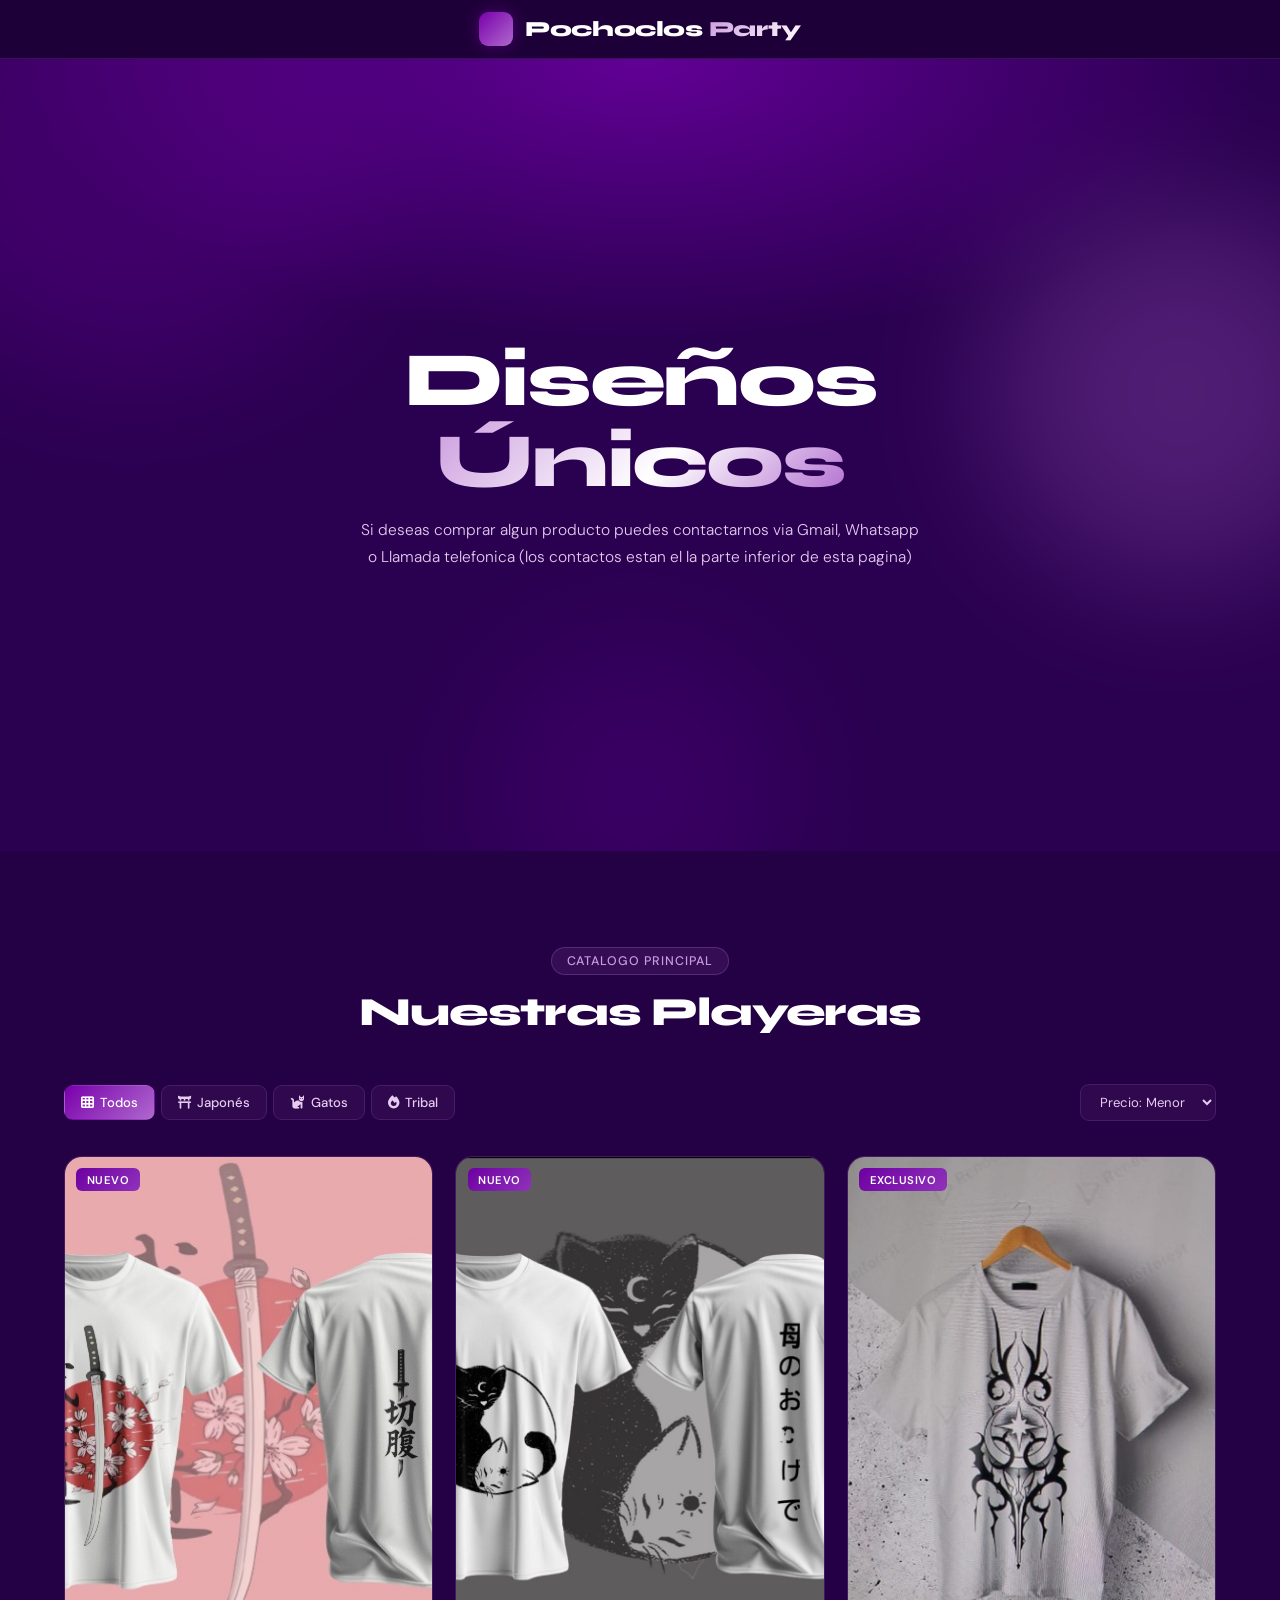
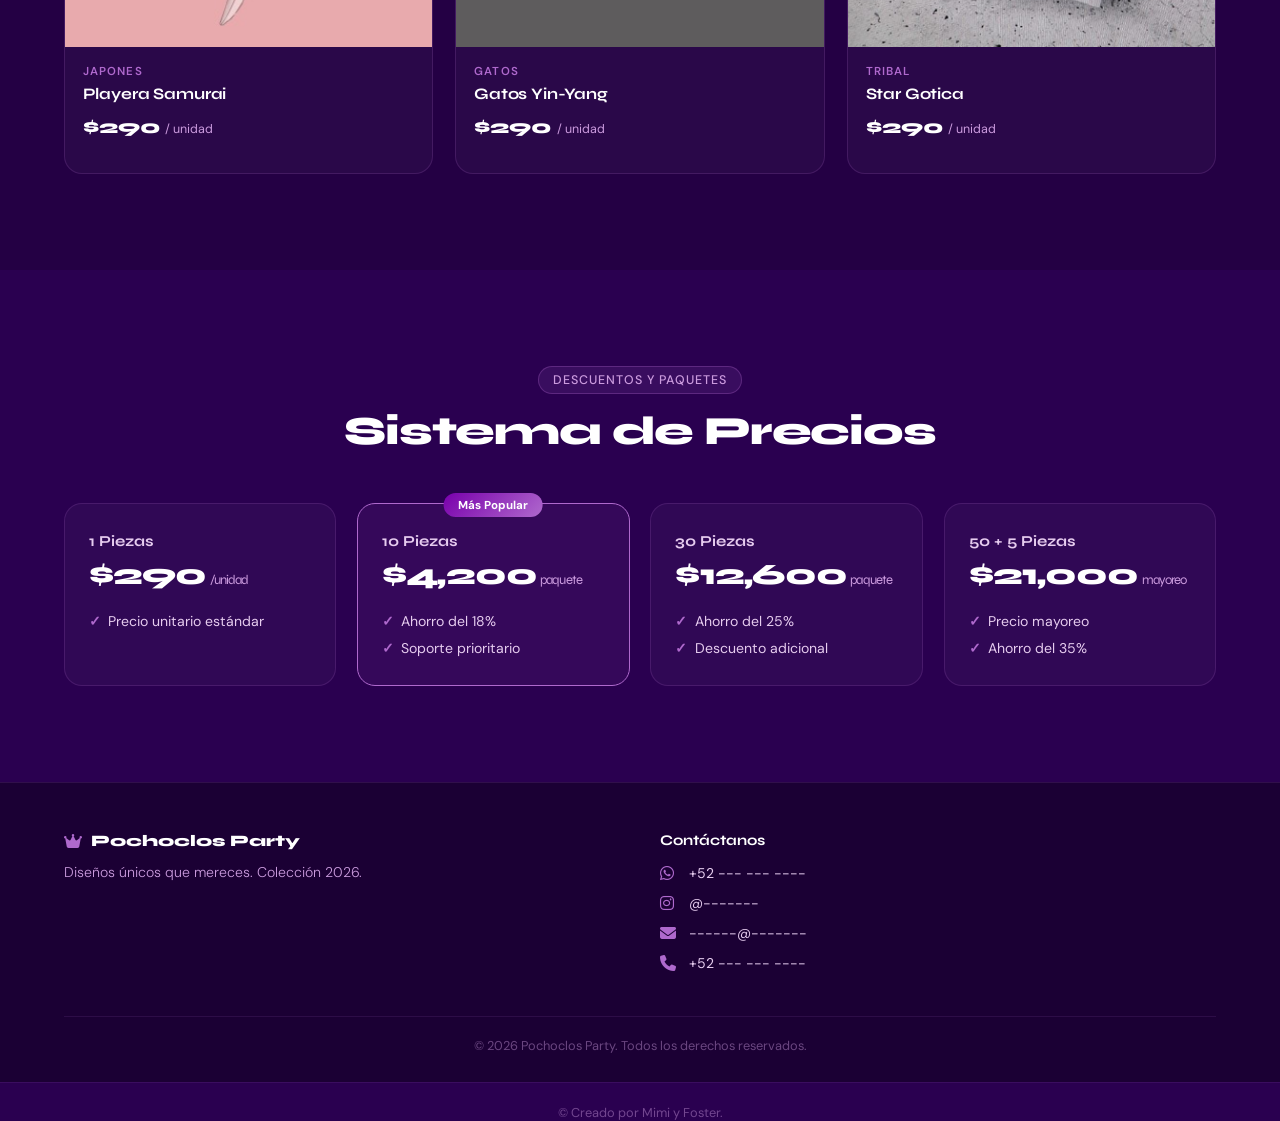
==== index.html @ 1ece21e5 "Update index.html" ====
<!DOCTYPE html>
<html lang="es">

<head>
    <meta charset="UTF-8">
    <meta name="viewport" content="width=device-width, initial-scale=1.0">
    <title>Pochoclos Party</title>
    <link href="https://cdnjs.cloudflare.com/ajax/libs/font-awesome/6.4.0/css/all.min.css" rel="stylesheet">
    <link
        href="https://fonts.googleapis.com/css2?family=Syne:wght@400;600;700;800&family=DM+Sans:wght@300;400;500&display=swap"
        rel="stylesheet">
    <style>
        :root {
            --p1: #4b0081;
            --p2: #56008c;
            --p3: #620096;
            --p4: #6d00a1;
            --p5: #7900ac;
            --p6: #9032bb;
            --p7: #af69cd;
            --p8: #cb9bde;
            --p9: #e6ccef;
            --p10: #ffffff;
            --font-display: 'Syne', sans-serif;
            --font-body: 'DM Sans', sans-serif;
        }

        *,
        *::before,
        *::after {
            box-sizing: border-box;
            margin: 0;
            padding: 0;
        }

        html {
            scroll-behavior: smooth;
        }

        body {
            font-family: var(--font-body);
            background: #2a0050;
            color: var(--p10);
            overflow-x: hidden;
        }

        /* ── TOPBAR ── */
        .topbar {
            position: sticky;
            top: 0;
            z-index: 1000;
            background: rgba(30, 0, 55, 0.95);
            backdrop-filter: blur(18px);
            border-bottom: 1px solid rgba(175, 105, 205, 0.18);
        }

        .topbar-inner {
            max-width: 1200px;
            margin: 0 auto;
            padding: 0 1.5rem;
            display: flex;
            align-items: center;
            justify-content: center;
            height: 58px;
        }

        .topbar-brand {
            display: flex;
            align-items: center;
            gap: 0.75rem;
        }

        .topbar-icon {
            width: 34px;
            height: 34px;
            background: linear-gradient(135deg, var(--p5), var(--p7));
            border-radius: 9px;
            display: grid;
            place-items: center;
            font-size: 0.95rem;
            color: var(--p10);
            box-shadow: 0 0 16px rgba(121, 0, 172, 0.5);
        }

        .topbar-name {
            font-family: var(--font-display);
            font-weight: 800;
            font-size: 1.35rem;
            color: var(--p10);
            letter-spacing: -0.02em;
        }

        .topbar-name span {
            background: linear-gradient(135deg, var(--p8), var(--p10));
            -webkit-background-clip: text;
            -webkit-text-fill-color: transparent;
            background-clip: text;
        }

        /* ── HERO ── */
        .hero {
            min-height: 88vh;
            display: grid;
            place-items: center;
            position: relative;
            overflow: hidden;
            padding: 5rem 1.5rem;
        }

        .hero-background {
            position: absolute;
            inset: 0;
            background: radial-gradient(ellipse 75% 55% at 50% 0%, #620096 0%, #2a0050 65%);
        }

        .hero-shapes {
            position: absolute;
            inset: 0;
            overflow: hidden;
        }

        .shape {
            position: absolute;
            border-radius: 50%;
            filter: blur(70px);
            opacity: 0.28;
            animation: float 9s ease-in-out infinite;
        }

        .shape-1 {
            width: 500px;
            height: 500px;
            background: var(--p5);
            top: -180px;
            left: -120px;
            animation-delay: 0s;
        }

        .shape-2 {
            width: 380px;
            height: 380px;
            background: var(--p7);
            top: 18%;
            right: -90px;
            animation-delay: -3s;
        }

        .shape-3 {
            width: 300px;
            height: 300px;
            background: var(--p3);
            bottom: -90px;
            left: 38%;
            animation-delay: -6s;
        }

        @keyframes float {

            0%,
            100% {
                transform: translateY(0) scale(1)
            }

            50% {
                transform: translateY(-25px) scale(1.04)
            }
        }

        .hero-content {
            position: relative;
            text-align: center;
            max-width: 760px;
        }

        .hero-badge {
            display: inline-flex;
            align-items: center;
            gap: 0.4rem;
            background: rgba(175, 105, 205, 0.15);
            border: 1px solid rgba(175, 105, 205, 0.35);
            color: var(--p9);
            font-size: 0.82rem;
            font-weight: 500;
            padding: 0.4rem 1rem;
            border-radius: 100px;
            margin-bottom: 1.25rem;
            animation: fadeDown 0.7s ease both;
        }

        .hero-title {
            font-family: var(--font-display);
            font-weight: 800;
            font-size: clamp(2.4rem, 6vw, 4.8rem);
            line-height: 1.05;
            margin-bottom: 1rem;
            letter-spacing: -0.03em;
            animation: fadeDown 0.7s 0.1s ease both;
        }

        .gradient-text {
            background: linear-gradient(135deg, var(--p8) 0%, var(--p10) 55%, var(--p7) 100%);
            -webkit-background-clip: text;
            -webkit-text-fill-color: transparent;
            background-clip: text;
        }

        .hero-subtitle {
            color: var(--p9);
            font-size: 1.05rem;
            line-height: 1.7;
            max-width: 560px;
            margin: 0 auto 2.2rem;
            font-weight: 300;
            animation: fadeDown 0.7s 0.2s ease both;
        }

        .hero-cta {
            display: flex;
            gap: 0.85rem;
            justify-content: center;
            flex-wrap: wrap;
            margin-bottom: 2.5rem;
            animation: fadeDown 0.7s 0.3s ease both;
        }

        .cta-button {
            text-decoration: none;
            font-family: var(--font-body);
            font-weight: 500;
            font-size: 0.9rem;
            padding: 0.8rem 1.8rem;
            border-radius: 11px;
            transition: all 0.22s;
            display: inline-flex;
            align-items: center;
            gap: 0.45rem;
        }

        .cta-button.primary {
            background: linear-gradient(135deg, var(--p5), var(--p7));
            color: var(--p10);
            box-shadow: 0 7px 28px rgba(121, 0, 172, 0.4);
        }

        .cta-button.primary:hover {
            transform: translateY(-2px);
            box-shadow: 0 12px 36px rgba(121, 0, 172, 0.55);
        }

        .cta-button.secondary {
            background: rgba(255, 255, 255, 0.07);
            color: var(--p10);
            border: 1px solid rgba(203, 155, 222, 0.35);
        }

        .cta-button.secondary:hover {
            background: rgba(255, 255, 255, 0.13);
            border-color: var(--p8);
        }

        /* stats — valores en 0, visibles en código */
        .hero-stats {
            display: flex;
            gap: 2.5rem;
            justify-content: center;
            animation: fadeDown 0.7s 0.4s ease both;
        }

        .stat {
            text-align: center;
        }

        .stat-number {
            display: block;
            font-family: var(--font-display);
            font-weight: 800;
            font-size: 1.8rem;
            color: var(--p10);
        }

        .stat-label {
            font-size: 0.78rem;
            color: var(--p8);
            letter-spacing: 0.05em;
        }

        @keyframes fadeDown {
            from {
                opacity: 0;
                transform: translateY(-18px)
            }

            to {
                opacity: 1;
                transform: translateY(0)
            }
        }

        /* ── CONTAINER ── */
        .container {
            max-width: 1200px;
            margin: 0 auto;
            padding: 0 1.5rem;
        }

        .section-header {
            text-align: center;
            margin-bottom: 3rem;
        }

        .section-badge {
            display: inline-block;
            background: rgba(175, 105, 205, 0.12);
            border: 1px solid rgba(175, 105, 205, 0.3);
            color: var(--p8);
            font-size: 0.78rem;
            font-weight: 500;
            padding: 0.32rem 0.9rem;
            border-radius: 100px;
            letter-spacing: 0.08em;
            text-transform: uppercase;
            margin-bottom: 0.8rem;
        }

        .section-title {
            font-family: var(--font-display);
            font-weight: 800;
            font-size: clamp(1.6rem, 3.5vw, 2.5rem);
            color: var(--p10);
            letter-spacing: -0.03em;
            margin-bottom: 0.65rem;
        }

        .section-subtitle {
            color: var(--p9);
            font-size: 0.97rem;
            max-width: 560px;
            margin: 0 auto;
            line-height: 1.7;
            font-weight: 300;
        }

        /* ── CATALOG ── */
        .catalog-section {
            padding: 6rem 0;
            background: rgba(0, 0, 0, 0.15);
        }

        .filters-bar {
            display: flex;
            justify-content: space-between;
            align-items: center;
            flex-wrap: wrap;
            gap: 0.85rem;
            margin-bottom: 2.2rem;
        }

        .filter-group {
            display: flex;
            gap: 0.4rem;
            flex-wrap: wrap;
        }

        .filter-btn {
            display: inline-flex;
            align-items: center;
            gap: 0.35rem;
            background: rgba(175, 105, 205, 0.08);
            border: 1px solid rgba(175, 105, 205, 0.2);
            color: var(--p9);
            font-family: var(--font-body);
            font-size: 0.82rem;
            font-weight: 500;
            padding: 0.5rem 1rem;
            border-radius: 9px;
            cursor: pointer;
            transition: all 0.2s;
        }

        .filter-btn:hover {
            background: rgba(175, 105, 205, 0.18);
            border-color: var(--p7);
            color: var(--p10);
        }

        .filter-btn.active {
            background: linear-gradient(135deg, var(--p5), var(--p7));
            border-color: transparent;
            color: var(--p10);
        }

        .sort-select {
            background: rgba(175, 105, 205, 0.08);
            border: 1px solid rgba(175, 105, 205, 0.2);
            color: var(--p9);
            font-family: var(--font-body);
            font-size: 0.82rem;
            padding: 0.5rem 0.9rem;
            border-radius: 9px;
            cursor: pointer;
            outline: none;
        }

        /* product grid */
        .products-grid {
            display: grid;
            grid-template-columns: repeat(auto-fill, minmax(280px, 1fr));
            gap: 1.4rem;
        }

        .product-card {
            background: rgba(255, 255, 255, 0.03);
            border: 1px solid rgba(175, 105, 205, 0.18);
            border-radius: 18px;
            overflow: hidden;
            transition: all 0.28s;
        }

        .product-card:hover {
            transform: translateY(-5px);
            border-color: rgba(175, 105, 205, 0.45);
            box-shadow: 0 18px 44px rgba(75, 0, 129, 0.35);
        }

        .product-image {
            width: 100%;
            aspect-ratio: 3/4;
            overflow: hidden;
            position: relative;
            background: #1a0030;
        }

        .product-image img {
            width: 100%;
            height: 100%;
            object-fit: cover;
            display: block;
        }

        .product-badge {
            position: absolute;
            top: 0.7rem;
            left: 0.7rem;
            background: linear-gradient(135deg, var(--p4), var(--p6));
            color: var(--p10);
            font-size: 0.7rem;
            font-weight: 600;
            padding: 0.28rem 0.65rem;
            border-radius: 6px;
            letter-spacing: 0.05em;
            text-transform: uppercase;
        }

        .product-info {
            padding: 1.1rem 1.1rem 1.35rem;
        }

        .product-category {
            font-size: 0.72rem;
            color: var(--p7);
            text-transform: uppercase;
            letter-spacing: 0.1em;
            font-weight: 600;
            margin-bottom: 0.3rem;
        }

        .product-name {
            font-family: var(--font-display);
            font-weight: 700;
            font-size: 1rem;
            color: var(--p10);
            margin-bottom: 0.75rem;
            letter-spacing: -0.01em;
        }

        .product-price {
            display: flex;
            align-items: baseline;
            gap: 0.35rem;
            margin-bottom: 0.85rem;
        }

        .price-main {
            font-family: var(--font-display);
            font-weight: 800;
            font-size: 1.2rem;
            color: var(--p10);
        }

        .price-unit {
            font-size: 0.78rem;
            color: var(--p8);
        }

        .contact-btn {
            width: 100%;
            background: rgba(175, 105, 205, 0.12);
            border: 1px solid rgba(175, 105, 205, 0.3);
            color: var(--p9);
            font-family: var(--font-body);
            font-weight: 500;
            font-size: 0.88rem;
            padding: 0.7rem;
            border-radius: 11px;
            cursor: pointer;
            display: flex;
            align-items: center;
            justify-content: center;
            gap: 0.45rem;
            transition: all 0.2s;
            text-decoration: none;
        }

        .contact-btn:hover {
            background: rgba(175, 105, 205, 0.22);
            border-color: var(--p7);
            color: var(--p10);
        }

        /* ── PRICING ── */
        .pricing-section {
            padding: 6rem 0;
        }

        .pricing-grid {
            display: grid;
            grid-template-columns: repeat(auto-fit, minmax(210px, 1fr));
            gap: 1.3rem;
        }

        .pricing-card {
            background: rgba(255, 255, 255, 0.03);
            border: 1px solid rgba(175, 105, 205, 0.18);
            border-radius: 18px;
            padding: 1.75rem 1.5rem;
            position: relative;
            transition: all 0.28s;
        }

        .pricing-card:hover {
            transform: translateY(-4px);
            border-color: rgba(175, 105, 205, 0.4);
            box-shadow: 0 16px 40px rgba(75, 0, 129, 0.35);
        }

        .pricing-card.popular {
            border-color: var(--p7);
            background: rgba(175, 105, 205, 0.08);
        }

        .pricing-badge {
            position: absolute;
            top: -11px;
            left: 50%;
            transform: translateX(-50%);
            background: linear-gradient(135deg, var(--p5), var(--p7));
            color: var(--p10);
            font-size: 0.72rem;
            font-weight: 700;
            padding: 0.28rem 0.9rem;
            border-radius: 100px;
            white-space: nowrap;
        }

        .pricing-header h3 {
            font-family: var(--font-display);
            font-weight: 700;
            font-size: 0.95rem;
            color: var(--p9);
            margin-bottom: 0.4rem;
        }

        .price {
            font-family: var(--font-display);
            font-weight: 800;
            font-size: 1.85rem;
            color: var(--p10);
            margin-bottom: 1.3rem;
            letter-spacing: -0.03em;
        }

        .price span {
            font-size: 0.82rem;
            color: var(--p8);
            font-weight: 400;
            margin-left: 0.2rem;
        }

        .pricing-features {
            list-style: none;
            display: flex;
            flex-direction: column;
            gap: 0.55rem;
        }

        .pricing-features li {
            color: var(--p9);
            font-size: 0.88rem;
            display: flex;
            align-items: center;
            gap: 0.45rem;
        }

        .pricing-features li::before {
            content: '✓';
            color: var(--p7);
            font-weight: 700;
        }

        /* ── ABOUT / CONTACTO (al final) ── */
        .about-section {
            padding: 6rem 0;
            background: rgba(0, 0, 0, 0.2);
        }

        .about-content {
            display: grid;
            grid-template-columns: 1fr 1fr;
            gap: 4rem;
            align-items: start;
        }

        .about-text h3 {
            font-family: var(--font-display);
            font-weight: 700;
            font-size: 1.4rem;
            color: var(--p9);
            margin-bottom: 0.9rem;
        }

        .about-text p {
            color: var(--p9);
            line-height: 1.8;
            font-weight: 300;
            margin-bottom: 1.75rem;
        }

        .features-grid {
            display: grid;
            grid-template-columns: 1fr 1fr;
            gap: 0.85rem;
            margin-bottom: 2rem;
        }

        .feature {
            display: flex;
            align-items: center;
            gap: 0.65rem;
            background: rgba(175, 105, 205, 0.08);
            border: 1px solid rgba(175, 105, 205, 0.18);
            border-radius: 11px;
            padding: 0.75rem 0.9rem;
            color: var(--p9);
            font-size: 0.88rem;
            font-weight: 500;
        }

        .feature i {
            color: var(--p7);
            font-size: 0.95rem;
            width: 18px;
            text-align: center;
        }

        /* contacto card */
        .contact-card {
            background: rgba(255, 255, 255, 0.03);
            border: 1px solid rgba(175, 105, 205, 0.2);
            border-radius: 18px;
            padding: 2rem;
        }

        .contact-card h3 {
            font-family: var(--font-display);
            font-weight: 700;
            font-size: 1.2rem;
            color: var(--p10);
            margin-bottom: 1.5rem;
        }

        .contact-item {
            display: flex;
            align-items: center;
            gap: 0.85rem;
            margin-bottom: 1.1rem;
        }

        .contact-icon {
            width: 42px;
            height: 42px;
            background: rgba(175, 105, 205, 0.12);
            border: 1px solid rgba(175, 105, 205, 0.25);
            border-radius: 10px;
            display: grid;
            place-items: center;
            font-size: 1rem;
            color: var(--p7);
            flex-shrink: 0;
        }

        .contact-info span {
            display: block;
            font-size: 0.75rem;
            color: var(--p8);
            text-transform: uppercase;
            letter-spacing: 0.07em;
            margin-bottom: 0.15rem;
        }

        .contact-info a {
            color: var(--p10);
            text-decoration: none;
            font-size: 0.95rem;
            font-weight: 500;
        }

        .contact-info a:hover {
            color: var(--p8);
        }

        /* ── FOOTER ── */
        .footer {
            background: rgba(0, 0, 0, 0.35);
            border-top: 1px solid rgba(175, 105, 205, 0.15);
            padding: 3rem 0 1.75rem;
        }

        .footer-simple {
            display: grid;
            grid-template-columns: 1fr 1fr;
            gap: 2.5rem;
            margin-bottom: 2rem;
            align-items: start;
        }

        .brand-logo {
            display: flex;
            align-items: center;
            gap: 0.55rem;
            font-family: var(--font-display);
            font-weight: 800;
            font-size: 1rem;
            color: var(--p10);
            margin-bottom: 0.65rem;
        }

        .brand-logo i {
            color: var(--p7);
        }

        .footer-brand p {
            color: var(--p8);
            font-size: 0.88rem;
            line-height: 1.7;
            font-weight: 300;
        }

        .footer-contact h4 {
            font-family: var(--font-display);
            font-weight: 700;
            font-size: 0.92rem;
            color: var(--p10);
            margin-bottom: 0.9rem;
        }

        .footer-contact-item {
            display: flex;
            align-items: center;
            gap: 0.7rem;
            margin-bottom: 0.75rem;
        }

        .footer-contact-item i {
            color: var(--p7);
            font-size: 1rem;
            width: 18px;
            flex-shrink: 0;
        }

        .footer-contact-item a {
            color: var(--p9);
            text-decoration: none;
            font-size: 0.88rem;
            font-weight: 400;
            transition: color 0.2s;
        }

        .footer-contact-item a:hover {
            color: var(--p10);
        }

        .footer-bottom {
            border-top: 1px solid rgba(175, 105, 205, 0.12);
            padding-top: 1.3rem;
            text-align: center;
            color: rgba(203, 155, 222, 0.45);
            font-size: 0.8rem;
        }

        /* scrollbar */
        ::-webkit-scrollbar {
            width: 5px;
        }

        ::-webkit-scrollbar-track {
            background: #2a0050;
        }

        ::-webkit-scrollbar-thumb {
            background: var(--p6);
            border-radius: 3px;
        }

        /* responsive */
        @media (max-width: 860px) {
            .about-content {
                grid-template-columns: 1fr;
                gap: 2.5rem;
            }

            .footer-simple {
                grid-template-columns: 1fr;
                gap: 1.75rem;
            }
        }

        @media (max-width: 580px) {
            .pricing-grid {
                grid-template-columns: 1fr;
            }

            .features-grid {
                grid-template-columns: 1fr;
            }
        }
    </style>
</head>

<body>

    <!-- TOPBAR -->
    <header class="topbar">
        <div class="topbar-inner">
            <div class="topbar-brand">
                <div class="topbar-icon"><i class="fas fa-smile-o"></i></div>
                <span class="topbar-name">Pochoclos <span>Party</span></span>
            </div>
        </div>
    </header>

    <main>

        <!-- HERO -->
        <section id="home" class="hero">
            <div class="hero-background">
                <div class="hero-shapes">
                    <div class="shape shape-1"></div>
                    <div class="shape shape-2"></div>
                    <div class="shape shape-3"></div>
                </div>
            </div>
            <div class="hero-content">
                <h1 class="hero-title">Diseños<span class="gradient-text"> Únicos</span></h1>
                <p class="section-subtitle"> Si deseas comprar algun producto puedes contactarnos via Gmail, Whatsapp o Llamada telefonica (los contactos estan el la parte inferior de esta pagina)
                </p>
            </div>
        </section>

        <!-- CATÁLOGO -->
        <section id="catalog" class="catalog-section">
            <div class="container">
                <div class="section-header">
                    <span class="section-badge">Catalogo principal</span>
                    <h2 class="section-title">Nuestras Playeras</h2>
                    <p class="section-subtitle"> </p>
                </div>
                <div class="filters-bar">
                    <div class="filter-group">
                        <button class="filter-btn active" data-filter="all"><i class="fas fa-th"></i> Todos</button>
                        <button class="filter-btn" data-filter="japones"><i class="fas fa-torii-gate"></i>
                            Japonés</button>
                        <button class="filter-btn" data-filter="gatos"><i class="fas fa-cat"></i> Gatos</button>
                        <button class="filter-btn" data-filter="tribal"><i class="fas fa-fire"></i> Tribal</button>
                    </div>
                    <select class="sort-select">
                        <option>Precio: Menor</option>
                        <option>Precio: Mayor</option>
                        <option>Nombre A-Z</option>
                    </select>
                </div>
                <div class="products-grid" id="productsGrid"></div>
            </div>
        </section>

        <!-- PRECIOS -->
        <section id="pricing" class="pricing-section">
            <div class="container">
                <div class="section-header">
                    <span class="section-badge">Descuentos y paquetes </span>
                    <h2 class="section-title">Sistema de Precios </h2>
                </div>
                <div class="pricing-grid">
                    <div class="pricing-card">
                        <div class="pricing-header">
                            <h3>1 Piezas</h3>
                            <div class="price">$290<span>/unidad</span></div>
                        </div>
                        <ul class="pricing-features">
                            <li>Precio unitario estándar</li>
                        </ul>
                    </div>
                    <div class="pricing-card popular">
                        <div class="pricing-badge">Más Popular</div>
                        <div class="pricing-header">
                            <h3>10 Piezas</h3>
                            <div class="price">$4,200<span>paquete</span></div>
                        </div>
                        <ul class="pricing-features">
                            <li>Ahorro del 18%</li>
                            <li>Soporte prioritario</li>
                        </ul>
                    </div>
                    <div class="pricing-card">
                        <div class="pricing-header">
                            <h3>30 Piezas</h3>
                            <div class="price">$12,600<span>paquete</span></div>
                        </div>
                        <ul class="pricing-features">
                            <li>Ahorro del 25%</li>
                            <li>Descuento adicional</li>
                        </ul>
                    </div>
                    <div class="pricing-card">
                        <div class="pricing-header">
                            <h3>50 + 5 Piezas</h3>
                            <div class="price">$21,000<span>mayoreo</span></div>
                        </div>
                        <ul class="pricing-features">
                            <li>Precio mayoreo</li>
                            <li>Ahorro del 35%</li>
                        </ul>
                    </div>
                </div>
            </div>
        </section>


    </main>

    <!-- CONTACTO -->
    <footer class="footer">
        <div class="container">
            <div class="footer-simple">
                <div class="footer-brand">
                    <div class="brand-logo"><i class="fas fa-crown"></i> Pochoclos Party</div>
                    <p>Diseños únicos que mereces. Colección 2026.</p>
                </div>
                <div class="footer-contact">
                    <h4>Contáctanos</h4>
                    <div class="footer-contact-item">
                        <i class="fab fa-whatsapp"></i>
                        <a href="https://wa.me/528671234567" target="_blank">+52 --- --- ----</a>
                    </div>
                    <div class="footer-contact-item">
                        <i class="fab fa-instagram"></i>
                        <a href="https://instagram.com/pochoclosparty" target="_blank">@-------</a>
                    </div>
                    <div class="footer-contact-item">
                        <i class="fas fa-envelope"></i>
                        <a href="mailto:ventas@pochoclosparty.mx">------@-------</a>
                    </div>
                    <div class="footer-contact-item">
                        <i class="fas fa-phone"></i>
                        <a href="tel:+528671234567">+52 --- --- ----</a>
                    </div>
                </div>
            </div>
            <div class="footer-bottom">&copy; 2026 Pochoclos Party. Todos los derechos reservados.</div>
        </div>
    </footer>
    </div>
    <div class="footer-bottom">&copy; Creado por Mimi y Foster.</div>
    </div>
    </footer>

    <script>
        // ── PRODUCT DATA ──
        // data-target de stats en 0; cambia los valores de data-target en el HTML para activar la animación
        const IMG1 = '/9j/4AAQSkZJRgABAQAAAQABAAD/[base64]/2wBDAAMCAgICAgMCAgIDAwMDBAYEBAQEBAgGBgUGCQgKCgkICQkKDA8MCgsOCwkJDRENDg8QEBEQCgwSExIQEw8QEBD/2wBDAQMDAwQDBAgEBAgQCwkLEBAQEBAQEBAQEBAQEBAQEBAQEBAQEBAQEBAQEBAQEBAQEBAQEBAQEBAQEBAQEBAQEBD/wAARCAHlAuQDASIAAhEBAxEB/8QAHQABAAIDAQEBAQAAAAAAAAAAAAYHBAUIAwIBCf/EAFUQAAEDAwIDBAcEBAoGCAYCAwEAAgMEBREGIQcSMRNBUWEUIjJxgZGhCEKxwRUjUtEkM2JygqKywuHwFiU0Q1OSJjVjZHOT0vEXRHSDo+IJVDaEs//EABsBAQACAwEBAAAAAAAAAAAAAAABAgMEBQYH/8QAOREAAgEDAgMFBwIFBAMBAAAAAAECAwQRITEFEkEGEyJRYRQycYGRsdGh4SMzQsHwFlJi8RUkQ5L/2gAMAwEAAhEDEQA/AOo0WuiuFRUs7SFjGjzaXfXZec1yr6cczqaOQeWW/vXI5WfT+9ibVFh2+509xa7sw5kjPbY7qP3rMUbF009UEREJCIiAIiIAiIgCIiAIiIAiIgCIiAIiIAiIgCIiAIiIAiIgCIiAIiIAiIgCIiAIiIAiIgC09w1dpy2OLKq7QB7TgtaeYg/[base64]/[base64]/[base64]/knmbj4Aop5CO+9DGoqWaqdyU7CcHcdGjzz3fBfFdTVFO4RS4GOjcYB9x71l267Cli7HDXAb8uQD8D3/FY9xr/SyWueCO5oOAPieqsYDN0ocz1Gw2aOnvUlUb0pntqnJB9Vu4Oe8qSKktzape6ERFUyBERAEREAREQBERAEREAREQBERAEREAREQBERAEREAREQBERAEREAREQBERAEREAREQBUdqui/R+pa6HGAZTIMeDt/zV4qq+KVIIb5DVNH+0RDm942/DCy0nrg0OIRzSUvJmldqvUT7e61m5zOp3DBacFxHhze1j4rWW2q9CuVLWAkdjKx+3kVKdD6ksVhdIblQO7V2cVLRzED9nHd8FpdT3iC+XN9dTW+KkZ0AY0BzvN2NiVki/E4qOnmcjOMPJeDHB7GvHRwyF9LV6YqRWafoJwScwNaSe8jY/ULaLXaw8HpIy5ophERQWCIiAIiIAiIgCIiAIiIAiIgCIiAIiIAiIgCIiAIiIAiIgCIiAIiIAiIgCIiAIiIAiIgCIiAL8O4IX6vw9EBCs4BY0PxnpzbL3ZTyPg7XsXObnfDMD54yvIN5JSPba12dh1+C3LbxEYMCE83QYI5fn3LKaRo8B24YR/NIARekzopJXPeXZccnsxgIpIMi109JUbVDw5/dEdh7/NeN0o4qd/LE7PfyE5I9x/evOnpampeY4oy/HrFreg957l81EMsbiyWPlePuEEfHzUA2WkhiWpI3HK381JVG9KuJqJx09UfipIqS3Nql7oREVTIEREAREQBERAEREAREQBERAEREAREQBERAEREAREQBERAEREAREQBERAEREAREQBERAFAuLFK51FRVoG0UjmO+IGPwU9Wh1zR+m6YrWBvM6Nokb7wc/hlWg8SRguYc9KSKZB2X47GCvW30k9xqoqKlaDJM7lbk4GVItTaIm07bIbg+vjkc4hr2Ywcn9nxWy5pNJ9TzxNeG9SJ9Lwx53gkez65/NSlV/wAJqzmpq6hJHqPbKPPIwfwCsBa9RYkz0FrLmoxYREVDYCIiAIiIAiIgCIiAIiIAiIgCIiAIiIAiIgCIiAIiIAiIgCIiAIiIAiIgCIiAIiIAiIgCIiAL8K/V+HogIZnnnMYAG+NzgfFbptogEBMshLyM8wwGj4dD8VoyxzJiWuBOSc5WT21UYM8jjENtieT/AD9FlNIx5mMZIWhvOB95h2KL8c+QnLub+idkUkGbaboKFogkhy3u5cc2fwK8bpcHV7+XkaGtOQ1pGR7z+5ZFnt8Nc0mR45Ad4gfq5fN4ttPSOAiIdn/dndwHiD4e9QD00qCKmcO68g/[base64]/1jA1pMVS44Iy0+tnGPBSa4cSKuqshtUFuipZHDkdIx2W8vfytxt8ytqTejSyeZaw2mY3DStFLqQQO6VMTo/j1H4FW6qJ0zOaTUNunacYqGtJ8j6p+hV7LFVWp1+HSzScfJhERYjoBERAEREAREQBERAEREAREQBERAEREAREQBERAEREAREQBERAEREAREQBERAEREAREQBERAERfiAhJz27vVyA4nGM9/etvFdYnQlj4TzAfcILf8FqvVknLSwZccAZxvlbhlhaacF05Eg3AA9UfBZTSNPLiR5e1jmg74YNkX7OxkUro3tyWnBMZyEQg+qeKpdK30Rry9u/Kx3rAfzu5fMrpGvc2pjeHjdzCcOPmSfaWdarpFQM7J8XNzbnlHr5/NY1yrZLhJjsCWt3a1u5HmSgMnTL2GtlEbS0GPpnrupMoxpeNzK2UyAg9nt8wpOqS3Nml7oREVTKEREAREQBERAEREAREQBERAEREAREQBF8zyMpWRSVDuzZMS1jnDZxGM/LI+a+mgvbzsw5p72nI+YU8rxnBiVelKTgpLK6Z1CIigyhERAEREARfjz2Yy/Iz0GNz7h3r0kgnia18sL2B/[base64]/wPkuSS0sJa5paRsQRhSnh/qq9WK+UtNb5ZHw1MzI5afcteCcZx4jPVZpUljQ51DiE+bFTVHSyL8X6tc7AREQFIaziFNqq5NA2dJz/ADGVIG6b0i/Rr7m67N9IHK4yg5Ikx/[base64]/5Lv3L5dZLywZfaawf/Yd+5OV+QVek9pL6owkX1JDLEcSxPYR3OaQvlQZE87BERCQiIgCIiAIiIAiIgCIiAIiIAiIgCIiAL8K/V+O9k5PcgIWWHtHEtOXEnbG6y21FYIHRB8johjJaTyjyJ6rDHOJDnJaDv1wQt/T3WgFPyBhDmjAjaM/I9MLKaRoD2v7Mn9DGEXtO6OWVz2HsgT7MYJA+qKSDItVsjrATJJyNH3G+0feV4XS2NoXYjlLw7oPvj94X5RyVJeG0zXlw6AH1h8e74r5ne/tHNqmSNcdyAfWPxPVQDJ0pn02bfIEf5qUqMaYdH+kJWx8wBjzg9+4UnVJbm1S90IiKpkCIiAIiIAiIgCIiAIiIAiL0gp56qQRU8L5HHuaMpuQ2orLPNACTgAknuCkFDpOaQg1svLvvHHu4e89B9VIaKzUNEAY6dgI7+p+J6n8PJZ4UJS30OLdcdtqHhp+J+m31/GSIUenrnWbth7Nv7UmyzKS1UdPcKuin/Xy0kVPNk7NxIZGnbvwWt+al7zgHw8lErzKLXqSjvEpIpKpn6NrD3Ma9wMUh/myAAnuDiVsxoQjqeeuuNXVynFPlXp+dzU8Q3UsdqhrquoZTxW+UxyPc1xa1smOUkNBwMtIz03Ch1I+nqA2WiudFIHdCyrYD8sgqxLwTTTuirYswyMdDUsx1aep3784I8wFTWoH2SxX2SzXyzUzJXYkp5xEGsqYj0kYfxHUHIKzI5BOoaW/SRjsaqZ48pQ8fiVkMt+phn9XKd++Fp/JVrTXjQ7phSiFkUp2aO0Lc+Q3WxbNphj+zdLNC47Adu4An5qOVGSNapH3ZNfMsFlv1GfaheP/APWb/wCle7bRqB5x2T//ACG/uUIglsrHENqaseXbu3+qyoq6yPPZtqqgvaN2umdn8VHKvIt7TW/3v6smkdhu5OJA8H+YB+SzIdPyAD0mow3vD5gPplQaO92WIeqHvcO5zyT9SsiHWdqpiAy3seeu46hSklsUlVnP3pN/MncVLbKQjs5opHjbliHO7+qCrA0lZ6O46bfDdaFskNXK6VrJRu0YDQR3tOG58d1Vuhbzc9a3UW6hohT0MBD6udgwGt/ZB/aPd81dNVO2227lgiGQBFFGNsno0BT8SsZOL5ovDOdeLf2f9Z3T0u6aB1TU1tO2V4NrqZRG7lGP4t4w07kjDsdOpXL18sV709Xvtt/tdVQVbD60VTGWO9+/UeY2X9J6MejwCIv5i0YLse07q53xJKwL9pvTmqKI27Ullo7nSuziOpiD+U+LT1afMEFY3TXQ6FPiNT/6+L7nBnCOvbQ60pGvcGtqWvhJPiRsPmAuiV46q+yRbhXR3zhnfnW+pgkEzKGuJfFzA5w2Qes3+kHe9Z92tF307SelaioTQsazmkkc4GJp7/XGy1a1Np5PT8JvqNWLpqWvkYy/CARgqsrnx0s1Hc3UtHbJaulY7lNQ2QN5vEhpHRTLTWsrBqyAy2msDpGjL4X+rIz3j8wsLhJas6sK9Oo+WL1Muq09Yq13PV2ejlPi+Fp/JftFYLHbpO2oLTSU78Y5o4g0/RbBFGWZOSOc4CIigsF4VdbSUEDqmtqI4Ym9XPdgL3VQ65vc94u01K8ctPSPMcbc942J9+VeEedmvcV1QhzdTT8R7nBqO/Nq7Q55iZEI3PcMcxBO48lFW2yue4Nbgk+a3fM7nbBTUL6iZ5wxkYJLj5Abrd23ROuLsynqKfTppWPlLA+aRsYce4AOPNnId3LZSwsHAqTdSTk+pCP0bWjpj5q2tLcR7fQWqitd0o6mN0EbYnStw5uwxnGx/FYn/wAKdbUz3wyG1umLDKIxVZcGDvxhROKaV7fXjx5BiiUVLcvRrzovMC+KOspq+nZV0czZYpBlrm969lWfDS5zw3aa15cYahhkDT0a8d4+G3wHgrMWtOPK8Hdt63fwUwiLxqqqOlaxz2PeZZGxMZG0uc5zjsAB1/[base64]/wD1XrHUVjB61ExuP+1P/pXqbbeIxmmuj3gdATleL6jVdIc/xgUmIyYKyp6+jRf+af8A0rNhr52kB0cAxv8Axrv/AErUjU14gOKijBxsfVWTDqyFx/hNIB/RQG5FbFMzs6mKkkb3h7iQfmFpb1oewXqFz6OGmoKo+y+GT1SfNmAMe7BWfBfLLOBzRhuT4LPidaakYjkAUSipLDM9G5q28ualJplMXvTF50+/Fxo3NjJw2ZnrRu9zgtWr+mtfawvZG9skTxh0bgHNcPMHqotc+H9irOblp5KGb9uA5Z8Wn8iFqztmvdPTWvaKEly3McPzW30/[base64]/Vnmb8EXkS0YDppGnHQN2H1RAbG21UtG3Bt8zmO3JEZz7+mCvC6z1Fc7mNHLGxvs/qzn4nC3sMbIYwxlNIMeEDv3LSXaGaScuZDKQfGNw/EIQNLAi4SA/wDCP4hSpRCyl9Hc2SzsfHGQ4OJacdNs/HClUVVTTnlhqI5D4NcCqSWpsUmsYPVERVMwREQBERAEREARF6U9NPVSdlBGXu8u73olnRFZSUFzSeEeayKSgq65/JSwOfjqegHvK31v01TxDtK9/auH3GnDR7z3qRU9OA0RxMbGzGAxo6LZhbt6yPP3naClSzG3XM/Pp+5H6DSTGlr615ld17OPYfEqR01uhpYgwRsij/Yj2HxPUrNihbEASF8VHrMA6YW1GEYbI8zc31e7eass+nT6HiJIgAGBoA6AL6yCM536rU1JfE4uaD16L5ZcSw4cSCrGobWTGCM4WruVsgr4JaSqjEkUzCyRpGxaRghZkVYyTZxxle45H4d180BEYInVZZpq8TEXKBn8EqH7CthHTf8A4jRgEd+M+OInq7S1tu1J/o/qqhkfTMcXU88Z5ZqWT9qN3n3tOx8PCz7nY6K803o9Uw+qQ5j2nlfG4dHNI3BB7wo1c6i4W+P0DVtM64Ug2ZcIGAyAdP1sY6+9vXwCA5u1jwb1Pb6Y19tkdd6SM8zKykYe0YP+0Z1afPdvmo5a664VbDQ3VrhLF6oce/wOV1fbbZDzi4adubZmA5LoH5I8iB0PkQsyp0vpzUMnPqPTVFUynANQxnZy+8vZglTkHLVPcLhSzNo6qR55v4mUdQfAraSyVUzBU5MdRH1I+8F0fNwL4f1reaOOuhGcgMnBx/zArJpuCGiInAzGunA7nzAfVrQpyDnqJk9UYqhue1xuB94qydHcItQaofHVXGJ9rt+xMkrcSPH8hp/E4HvVyWPROldPlrrVZqeJ46SOy94/pOyR8FvzUxwt5nOzjuG+6jIPPTunrPpa1R2y1QNhgh3JPVzu9zj3k+K+5pHVVR2jshsf8WP2c/ePnjp4A5714y1ck7gD6jAdh3+/H+fzX46flbysGygGQ+YN9UHYYwF+Ml5jssLLnOyc5XvGGtPt74QkymyEEEHdZBkp6qB1LWwslieOVzJGhzXDwIPVYQeM92/RfbSSAR0QgrHXX2V+G2sGyVdlpjYK52SJKEDsSf5UJ9XH83lVU0P2YNXaDv0V7dfBU01K/mD6SEgvb3hwJ9XI69R5rqUVHIfVeRjwKyoq+To4h48wqygpI3ra/qW8lJ+JLzKB6bFFdV40hp3UXNJNSmmqT/vodjnzHQ/53Vdam0Hd9O5qABV0fdPGPZ/nN7vw81pToShruj19lxi3vGo55ZeT/syNIsStututzOesq44/LOSfgN1H6ziDb4stoqWWZw6F3qt/esDaW52YUp1PdRK1WGv9Nvt1bLfIYuelndzS46xv78+RO+V71etb5VZEUjKdp6CNu/zO609TWV1b/tlXLN/[base64]/coqVO7jktY2vtlXus4Nxw2tFPSNfdqmsidPM3ljiL92NzuT5lT4EHcFU2GY3BI9yyae43KkOaaumj9zytJ1+Z5Z6mnwvuY8sGW4tBqK7y2642wspXyQwVEdTUytP8AEsD2t5iO8esc+CjdJrq80+BUxxVLfMcp+YWczXVs/StJXVdBIIuzkpqlhAeDHJy7kd4Bb08CVkp1IuRq3VrWjTehMtTXXRGpJRpi8PEFW6NstLVSRjljkI2IdnIII36Z8VgctVp6509guczXmriMlM8PL92gc7OZ27hvzAnfBIOcZOj1Pw+nrqKO/wCl61ldTxsBijL8vMPUNa7o7l3A7yMDcjeG0l8uVZc7NNVV0ssVvqGRxxy9YwXgOGevQkYPRZ5a6M4VKo6NTTYuBF9BhxlxAA7yvqMzFwFLbZJj+1Ls35BUhSlPY3LvidtZ6Tll+S3/AG+Z9U1FVVj+SlgfIe/A2HvPcttDp6npwJLtcoYR3sY7md9Fjto9T1TAx83YxdAyMYAHuCyqbS9V1lZLK7zBK2oW8Y76nmrrj9et4aK5V9WZkVdY6ICK3291Q/OOZ/TPu/essV10qhhzxHHj2GjA6+S84rHWQgBlO2Nvi7bKy4aV0R/XVAztsOizpJbHDlOU3zSeWfkFJnLnvLifqswUURAbvv0XywsB26D6r3ZKOcNQqYVTbX5BiLhjcrXSMudKSYnuAydlIvS2M2k3BX3GaSow3LTvlARyPU11oTiRzi0eOd1tqTX7Q4MqWkYAyveptVNIw5YPktTUWGBzDsOm/cgJRTamstd7XJuFmijs9Y31Oz3VdvsUsZzG/BAXrA260ZHZyO2/lICdyadpj60Z27sLGNnkgyYnub4YWkt+pLhBytmJct/R6hiqNpAAe5AfdNW19E7BeSAttBfKeoHJVsAJ7wFiCWnnGdl8vpYXHbG3epBuRTwSDnpZs+Wd1g3SzW+5s7K7W6KcYwHlvrD3HqPgsVkc0B54XkLPhuszAGVTA8eYR4e5aM5QfNF4ZBrvwsilzLYa3BO/Yzbj4HqPqoRdLFdrLJ2dyoZIcnAcRlp9zhsr6YaOpw6KTkeT0KTUznxmGsgjqYXDBa9ocCPNYJ28ZbaHbtePXFHw1fEv1+v5OdkVtXvhjZLkHTWiQ2+oO/Zn1oifd1Hw+Sry/aVvenX4uNIREThszDzRu+Pd7jgrUnSlDc9LacTtrzSDw/J7/v8AI1CIixnRCIiAIiIAiIgCIiAL8cMtI8l+r8ccNJ8AiBCoiXSYeSAD1Uhiq6JtL2fZhuBjkDc5Wga8vIbG4jPcD3+C20dle6DLpuVx35R7Px8VlNI1k4iMrix/ZNzs1vrYRHzy07zCZHAtOPVwQikg8/8ASK+ydKt59zB+5eUlyu8h5pJHn3s/[base64]/r4QT1OMOH0HzW9b08R53ueO49furU9mg/DHf1f7fcvaGZj35zjfplbWklaAO/[base64]/jmtk29+A76qTNmbIwse3PccrW1Noie8ywjldsUBnQMvEYHJU0z2n/snD+8VlxOuTziSpib/NjJ/[base64]/[base64]/Qq9g+GK3VctT7D4TFj9ov9UDy3PU7ALpWzzA8Xx2HJc83mj7bprT9Pd42R2ij7F+MN7BvKQfLCqXiPa6O0a6uFHQU7IIOzhe2Ngw0ZYM4HduCrmj7RraCV7mvDIY2mRhDmuIG5B71VnGOFsWu3y8zsz0cLsFuAAMjY9/Qpce4zFwWWLuOSHAr9X4F701JVVjzHSU0kzgMkMaXEfJc/B7htRWWeK+XNBGFuDpXUDWc8tslib1zLhn9rCxnWWu7aKmYIpJZ3FrGRyte44BJ2aSdgCrKMm9jC7milnmX1MCKa7xROorZd6+lZOcOip5SGvJ/k9Mny3Vh6D4WWC3VTazXNxq5Zo3NkbRxua1jT1/WOAyTnGwOPM9FreFNpbVamZNdGRc9IHSRxg59cOwCQRkHAJ3/JW/b7TYNTVd3hZMyWSCpcxxa4FzcgHB+a6dtReOaZ8+7R8UpSqdzaJLq31z5L+5sBddCwt5mwgnoCV5y610vRg9lSxdNuZR9/[base64]/[base64]/q1EBYfEBero6OthfTyiOeGQFrmPAIcPAhYjZoJW8zSCF+8sXcD7wUySm08oq7XehTY3Pu1pY51uL+WRvU07j0BPe052PwKhi6Op2wVsU9BUsbJBKzke1wzkHOVR2stMTaVvMlC7mdTv/WU8h+8w/mOhWjXpcnijsez4LxN3S7is/Etn5r8o0SIi1zvhERAEREAREQBfMhaI3FxwADkrElu1JHJ2UZdM8dRGM4+PRfElRUVML42thhDwW8z35x8MfmpSZRziiOUEL6ibkjLh5gZ/MLbvoquKBzP0g4R43aGfhv+a9KKipLeDm7UvMfHH/qXtPUUjo3N/StKcjub/wDsshqkfeIw7l7V5xttGB/eRer6elc4kV8e/l/iikHiby3BBpT/AM/+CxXVkbiSac5JP3vP3LPkt55gRjHQrFkhaZpQB0e78SoINxpVgcKipa3laSGAHrkbn8VIFpNKj+BTf+MfwC3axy3Nun7qCIiguEREAREQBYtzuFPaqCe41TuWKnYXuP5fHospVzxLrpr5qGwcN7dIe1uU4qq3l6tp2dM+8/gFenDnkkal9cq0oSqvpt8ehFdVsqXUNJqCvBE93nMrQfux/dHyXhaamezV1LqGnyHUMjZX4B9gnDvopJxxiZSV1otkLQ1lMA3A7tsLy0VbY7m2so5Blr6R4+bV1FsfOJScm5Pdl6TVMV4s8F0pjzB8Yft7lGjd+ymMbnAOBx1Wi4C6hdc9P1Wm6qTM1ueYm5O5aCW/i0/ReGr3y2m5l5Ja0nbfG6ggndBei0jmceqk9tvAcBzP3PicKoKC8F7Gv5xnYfFSK3XojH6zBzlQC1WzxTN3I38Vg1VFsXRn6qPUF+zgc3f4rcw3ZjwGl/vygPnmngcQR0XvHUtf6rij5ops+5fHZtyTlAZYbG8g56r7bFjlPu7ljQ87cdx6LNicHAb9UB9BoHd3r7HQAr9wvw9fwQH4WtcNwF+NZyHIO2Oi/c7r8LhnCAyYJXcwBdtutkx7QwYO60jJsb5WXDUnmGTsgNsxwdgdy+3Qtdk7ZWLDJuCeizWOyMEoDyMYYV5PBJBB2x1WWW9cheRjd8kB5NZuD1K9M8uBnqvzBGxyvlwzgFAfQO69WkZwcA/VYxk5R13C/YnZJdnA8UGDMJAb4L2osc7pSNgMrV1VY1gDQ7c7LPMopqeFn3pd/gpBtaZ3PkZ3wqL+0bphtdSU2saSH+EUThR12B1jJ/VvPudlv9IeCuyhky8DKjutaWk5309wi7ShuEbqepZ4tcMZHn3g+OFjrU+9g4m/wy+lw66hcLpv6rqccL3pqeCZ7RPXRQNPUvDjj4AFZ+qtPVOlr9V2Spdzmnf+rk7pIzux494IK1Oy4GOV4Z9kjONemp05aNZTPS+UFvjopTS3UVEnKS0Nhc3fGRuVddhuElTZI6ymibLLNSCSONxwHvLMgE9wyqNlAMZB7wrb4az9rpy1ucc9m0Rn+i7l/JbttLKaPM8fouHJJvJvbQIYKeSiY2SOoEnpNRE+Pkw5/QtaMgNPKcAeGT1UN4603Z3mzVoAzLSyRO/ouB/vFT3TFKKmWZ8oy99XM+Vx6uw8gA+4AAeQUT+0DCeSwVA7ppoz8Wg/kstVeFo5XDZctzB+pVTSsmjuNfbnOfQVs1M54w4xPLSR4HCxWL6XN2PfyiprEllHpU1dXVv7SqqZpnHvkeXH6r9s01dQ3cXqjlgBs/JWvjkfyGSJrvXDSdum2PNePXuWj1PK8mktcBxPWytYfEMJH4nHyWxaxdSokcXjtzCysZT2eyXm/ItTh1rD9Oa7u9bXxhr62nhmjb+yznkDWj4NaVq9N6uqdJfaJulpZKW0d1ZEZGE7cxBAd824/pL1obI2wX3TNwibyC62+SJx/lxy87R/yyO+Sq3iBd6i28cKaukdh4YIf5xYQ9p+JAC7aS2R8jlJybk9zurAq2slIyCM7KtOLl1ZDp/n5sSQTBpVi6Vq2XLTcFY0h3PG12R5hUbxtqZTNW2uMkvmEcrB4nofyQgyNOXN10pYo2O2Y3Lz4dVuXVp52wsJ5Qcf+6hFvqm6VtFLRTO/X1GOcnxwtzRVxme2RwOOvVAS+mqD178fkvqsuApAC52w3znC1UFQNg1wK/bnCKmF8QduW+KgE2tFTT11IHwPDgWHcFa225ZfgD0HKQqu0XrmWwalfp+4SkRvJ5CTt7ladG9kt2iqIyCHtB279wpBJNQU5YyORo2UeiqDG5zSfVyRupjfIRJamyAdAoS9oJdgYCgFO8WInWm+Q3alBBLhkgqwtDakbcrfBIJATygHfqonxeoxPbHTcoc5u/RRXhZqJ0E3oT39CMZU9AX7ciHR87Ttj5qKy1opqvJd97B+a376lk1CHZHT8lALxWEV3K12BzYx8lALHsszqotOM9+Vl11ZJSvw13R3ReehqbnoWzuG5WDe6ktrHMyBykoDfMqG1kAlYdxuQlLU8sojk2zso9Y7w2KvNHI/1XjbK2t+Y+lxUM2A3/NAbGpfJSTMqmDbbK2c8TagMnjO0gyCFrbVURXq2FgILg35LJtEz2xGjn9qI4HuQEF4iX4wWz0R8gbUQ1UW3e5vMN/xVn6bj9K07FMO+MH6LnTjlc30ep6KPfklcAfgc/kuh9CVLXaTp5XD1TCDv7lINbQXiSlrHU8j8tEhZ16FSiCrZKM5x35CgDnF+o5oWE8pcJmkd/qkKTRSu5Wxxncnl6qASW3lzYzI4n1nLF11ppmqrEYogPTab9ZTu7ycbtz4EfXC/LBc4blFNFE7JhdhvuH+fqt3C7mjBHcpcVJYZlo1p0KiqQ3RzU5rmOLHghzTgg9xX4p/xS0p6FVf6RUMeKepdioaB7Eh+97nfj71AFy5wcJcrPotpcwu6Kqw6/o/IIiKpshERAFj18Us1HNFA7D3MICyEQh6kHlZUwZhl7SMjq05C8eQu6uU8fGyRvLIxrge4jKxpLVbpAQaSIZGMhoCvzGB0X0ZCuUftr7DIsbzH4NK2UNAwMw8ZXxU29jW5YCDlWMJr+WHulP/AC/4ovUUh7wiAlTKUPBGM5cAtBE3nnn83u/EqYULAXk+Ci9EwEucBu5xP1QGfpyPsqadnhOf7IW3WusgAhnLXA5mO4P8lqyqusgoou1md1OAB1cfALG9WbcNI6nui/AcjPiv1QXCIiAIiIDxq6unoaWatqpBHDAx0kjj0DQMkquvs6UlRr/X+ouJdawmEP8ARKPPRrBuR8uUfNav7RWt/wBBabGnaOT+E3EZlwdxGDsPifwV2/Zy0V/ojwroYZYuWolg7afIwe0f6x+WcLet4cseZ9Tx3aC872qreO0d/j+xUnGyI1GpYcY9V5XvoNvot2cxzcB8Rb9FkcTaf0jUbSQDiXGF+00TrbdKaTHKHN3+S2eh50iXCy9HT3Fm80D5MRurXBzf5Eg2P/M0D+krb4qWgTUXpsTeo5shc63mudauM1XI0n+EsaevV4Ac3+s0LqOslivmk4pgQ7nhB+ihgpyx1zyOyfsR1Uipa17cAHw2UXNOaO6SMAwCfBbZs2PWB9/epYJfQ3M5DSRv1W8pLi5zRh3wVdQV4Y4AHfOMlSez1Jla05OMhQCcUtc/2jk+C2cNQXYyPio/RPONh7yStvSvHLknuCgG1jf4nfHXCz6byHctbCRsTnx+PetlTEcvwQGSMcuT4rykOGk9wBK9M4GVodaWua/aTvdip5zDJcLfUUrJGnBY58bmg7eGUBqmcXOGMt7ZpyHX1ikuUkogbTMroy8yE45Nj7WTjl6qVPeObrt/7r+WsFqoobFJfGakpqe5UtTGyO3iOUVDsH+Ma8N5BgjPtd3ccA/0i4capGtdBWHVTuz7S40EM0wYdhLy4kA9zg4ICRl+3wK9IJcbb9V4yY5c42X5E/BBBydkBu6WQkYJyVtIX52JGfetHSOwQSN1tIX74KA2TMHqvvs2nYrxjdnzCyoznoO5AYkkO+cLHlaWjJWzkZzNWFPGAfegMB5PcjTiMnK+pG93mvKteaekc4+CEmk/SJrb7HQMIPrBSGvq2yXXsWOyynbyde9QLQ0/[base64]/rZ/NVw7OFPeEb82qujz7Ne/wCrWqlo9WdLtBHNGL9S5rXbYKEudCTiVzpDk97nEn4ZKgfH2Hm03bajGeyuDR/zRvH7lMbFUSvu9ypZJXuYxtPIwOOQ0Oj3A8Nwo3x1i59Cmb/gVsD/AJu5f7y2amzPN2TxXg/[base64]/Bc2ceriItbU9+gduOymHvGF03x7gbU20RBowG4K484ozTVFvgdM39dS5geSMZHc7z2wthHDO/eA96ju/[base64]/M4DB/FVDxWHNEHt6tcd1veAN0LnOo3O9kgAZ7lPQHVdSz0iyeJ5FXrzySOZnocKxrYfSLTy/yVXl3jMFbIwj7yqCD8QoPSLVMC0btKoyx1b7bd2SNOMPAO6vzV7e1t8oJzluVz5WNMNwkIwMSH4KyB0RZrr6Ra2guyeXGc+SilykdPeWNB+9tv06LX6PvbvQGMLtwAOqz6AelXuJ3KCM9PgFAL20hB2djY4DGAPPZQy+y/wCt5hnbKsPTETf0QGfdLcFVhfHviu1RDLu6OV0bvnsfcQoBH7pcn2260lTkgB4z7la1cW3Kwicbkszn4Kldbk+hsmb1Yc7K1uH1wF20lDzO5j2QbufAKQYmg7sYrq+hc/IJxjzUyusfoc/[base64]/cnUGuZ98Aynv810TR1AqKKKozvhSgfddTUtxp57bWs54KhhY8e/vHn+5UPqGyVOnrtPa6kEmJ2WPxs9h9lw94/NXrO8tcHjKjnEHTjdQ2b9I0kfNXUDS4ADeSPqW/DqPj4rDXp86yt0drgt/7LW7ub8Mv0fRlOIiLnnuQiIgCIiAIiICJ3COaGtlip5pGsByG8x22B/NYZdWPaS6d5DcHdx8VIKuna+qkcRvzH8GLDq6XsKeRwbjPL/aCyo05bs1QNSd+1f80WdHTh7OZEIJZFNFR001VOcMjaSSozbRWPiYyOle01GzZcZa1ve73+C9rtcX3l0VsoYJGQSynMpGzw3w8u/5LexsbFG2Ngw1gDQPABRJ4L04c2p5UdFT0MRhpmlrS7m3Od/8heENJO+rfU1rmuDHHsW9Q0ePvWcipk2OVH41wcA4HIPRfq+XvZG0vke1rR1JOAFqv9J7YKgwlz+QHAkx6p/NMZDklubdF8RSxTsEkMjXsd0LTkL7UFgse4V1PbKKevqnhsUDC9x8gshVLxx1caK3uslM/YN558HGT3NWSlDvJYNK/u1ZUHVe/T4lUPlrOKvGa3UUw5opKkTSNxkNiYchvuPqt+K/obaqBtu0qyBjQAyIN6eAXF32QNJyXa/3LWtVGXB0vo1OT+y32iPe44/oLuOsYIbBgAdF0sY0R87lJzk5S3ZzJrqHnvgkc3pJ+a+79ByU9PVAbta0nCzdbwD9LbDGH/Vet8hDrQ0eDAQUKnMXEyt9A4iQXBpALRHJ7+V2V1BoG4ek6Thgc4OMLDF18Dhcm8ZnlmoYZCd+ze0/RdDcJ7r2lji5nfxsTJcZ/aYHfmpYMS/[base64]/nte7K2xcUtb6OZw/[base64]/gtVSygnr1WxiIygMwDmCxJh62wWVG8dDjdY1Ts/phSDDkj7x5rU6ik7K3yEHo0rduAI2UZ1jLy0T2+IOygEb4fQGKmu1W4HLhyfNy/JpzVXqOnaCWs3OOiz9Oxeh6ZqpnDBlmaM+4E/ktZpyM1V3fUOJ2KAmkjzDTsAO6klBJ2lrcCfulRO4yZljjB71JKF5jtzgT91SCmdQc0N5qjHs+OTtG48RusXjbYBedOWrX1G3LoWNpK3A+4d43H3ElvxasjU8rWakcXbNkOCppoiipNT6OrtLXLeGojkpXbez+y4eYOCPMLFWp97BxOhwu+fD7uFdbJ6/B7nKzlNuEb+WG6Rfs1TX/Ng/cotfLRWWC7VlluEfJUUUz4ZB5tOMjyPUeRUi4Tv5ay8wk98Dx8Q4fkuXbaTwz6XxxqpaKcdVlFw2R3Lqisb0ElDTv+XMFg8YoBUcPLm3HsGGT5StKy7acalid/xbYB7+WT/FevESIT6FvUZGf4I9w943H4LameUt3ipF+qOa27ge5TfQunvV/TtYz1RkU7SOp73/AJD4qO6YsFTqG5xUcYIhaQ+ok/ZYPzPQf4K36yljo6FsMMYYxjOVrW9wA2WO0oZl3ktjqdqOMdxS9iovxSXi9F5fP7fEpbirWOcw07cDmOOvnhTX7ONsAq55i3IhiZG3yJyT+SrniC81F2ZH1bzcxHllXT9nSkaLTVVBYAXy9/gAup0PnZhcfJ+yt7mvOM4Ax3Lk/i/[base64]/JWvpsYtw/mlVvxCpGVFRNDIPVkaR7j1/FVBXuqGmS3yMduW7nz81LeCdcH2qSjd1ieW9e7qoVUzPqaCRkv8fTjkf5juK23CKtFLeZ6Tm9WQBwUg3GuWOodS09U0bFw/FWlbpRVWJhH7P5KvuK9MOSnrGtzgg5Uv0hV9tpyJx3wwfhhQChONlG+pqCxnVsgIVgU9Gabhbp+J2eYSTDJ64IatHxAtwuF8bDjZ0oBU91JbjS6OsNDEz1jJI0NHiQ1SCExVMjKaiPMf1bHtG/eDgn4DHxIU/4YTielubHHcvPTzCre4zMhqhFEQY4miNhHeBnJ+JyfkptwlqB29xiLur+nwCgECu8jqDWUkmcDtvzXQui7k2stMYLurQQufuI0Jp9RzuaANy8Y2Vn8LbsZrcxvNkgKQWZI7mBZ3jcL6oagxu3PesV04cBK3qOq+RIGvDm9DuFAK24jaXFiu3ptHFihriXx4GzH/eZ+Y8j5KJK/braqfU1kntNQQC8Zif8AsSD2Xf57sqiKykqKCqloquMxzQPLHtPcQtGvT5JZWzPdcFv/AGujyTfij+q6M8URFgOyEREAREQGEYw6aYn9vH9Vq8L1EW20uA9p7GhZbfbnP/a/[base64]/FW91t1qxQ05dNWVsojYwHJc9xwB8yFdGvtRGX9RNNmOlj5Sc7F+PWPnuFWXCHTU2veKRulRHz0dnPbAHdpmcSGD4AOPvAW7Qp93HL3Z47jN97XX5Y+7HRf3Z1d9n/RMOkNI221xgc0MTWudj23Y9Z3xdk/FXZdWf6lAA7uiiul6NlLTxRhvstACll0dm1BvgFlOQc8a1j/ANaHP7S9Luzms8MmdnM5fisvXVKRcC8A4cc9FhVvr6aeADmLDxlQDkbjhGY7xC/G3M4f5+StrhBcObTlreHe3RRA+9o5P7iqvjyB+kKZzfvP/epjwXrmy6Ks8gdnkjmidt+zPJ+RCuCZawqsZdnfGFCzVcw3cT/7qSaulLos+/KhHacvfsdkB5V87uckE7n8FuNC3eamuTWEkguHxWgrMnfBydvipNoW1GeZ1S4eq3fOP8+aAvSx3aIugjdIA55AAyp/JEII49wOh9+y5sm1FNDrew2+J/qmsbzDyOygv26+C2p9P0DPtF6N4gan9OtlZEaqlluB7O3xSFrGPpOXlMYEhaHN3zz5yMHNcA6k4iXX0HTktQH4cwtI+amWlqsXDTltnz/GMY7C5VsnE68a/wDs4ab1Zfahst0uVGGVcrWBvaSRyujc/AwAXFhJAAGTsMKUa0+0hX8BeGGk9QP0FJqGiuMraJ07bkymbDNyOe1pBa5zstY85AwOXc7hAdRX7LYIwPEBaUPI6FV1wh+01oPj/ai2xmS2X2jY2Sts9S4GWNmQO0jcMCSPJA5gAQSOYNyMz5zw07lQDl37a1LJS33Quo6Smp31AkqabMzGuY9wdE+Nrw7YtyX9dtyoPwvv+qLB9pQQ6zpaKmuWprdJDLFRyRuij/VCZmzC4A4gxgnJznfIJs77ccTXcObDWhmXQX1kYPgHQS5/shcqW686ZsnGXRldoOouTqE3CgikNe1rZO0kIjlA5dsYefjnGRgmGvEmT0P6l6fJn0u6Qbnl/JaqZ49Ck37itpoI+laTI65Z9FoLnUGnp5mO8/gpINfwhunbXe50DznklJG/cVP7hmCqIPQqnODtd/05usYJw6TZXVf4T2kTwPaOCpB50Vc0TCNzhnwUgiJAa/uwFW9wrzQ3OAZwHOwrFtrm1VtM2fZaDlQDJnfyQtkz3rxlmEsYfnfC+6k5oWlaxkrgOXOyAzY92HJUT1c/tCIgdzsQpbGAIubdQ+/frawN80B+VjRSaUa0DHaS/wB3/FYGk4hGx02OpzlbDU+YrHQwg7uL3H+qsK2PFLQ9wOEBntmFRcg3Ow2UrLxFbnHYbKG6dzPUGYgbnZSu4SclC4DHTG6ApLW05bdXTA7teHKa8Ma4MraqIO9V5ZK3+kP8FXut5OaqkcO5b7hncD6XTyF/twch8+UkID8+0pozs6mj1zQw/[base64]/qtP5Lz1deqy2VbRVUz3WkNAnkiBdJCT0kLR7TB3gbgbjpg25OeWDnVbj2aHeGp0TpmKxW1kGAZn+vM/wDad+4dyzdQs5IHeGCt5RNhfDHLC9kkUrQ9j43czXtIyCCOoK0+qYyymcQOgP4LaSUVhHn61adxUdWo8t7nO2qwZr3gDOThX39n+NrLBIASSXnJVK1NEa6/OaBzEEnOFc/AmcQw1NvccOjlJAPgVd7GI1HHyke6mE7c+o4dy5R4/Wb9NaJikbu6nyQu2uLln/SFtmj5c5aT8VyLreDtLPU2udpy0kAdN0QIb9j2sNPp65F7eV9Ne+Un3wM/cutdT1xq7M2Nrs8zcLkb7N8Rt8WrqTp2dzo5fP12StP9hdOUlS6qowHkENwjBttO0zLdZiemRkqpNY1T67UXKMHLwP8APzVs3GpFLaeRpx6vTKptma3UbTgEmXKIHQfD2NsFpha0Y9QLw1oQQXe9bDSTBDb489eTPh3LW6yJ7FxOO/HyVQUZrCcOnc3OTuP87LE0K8w6kpX7A9pg7L81bMDWPxg4z0WPpmUR3yjc1wGZB+Pgrg7i0LLzUkQzkloJKy9URCSmeMZWn0BJmkgIOcxgqQ35gfTuJHcqA4z+263HADUjTnPpFBjBwf8AbIe/u965V+zLRMo9f6wp46RtO2KlpgIxVNqeUlxJHat2dv8Au7l1d9uhhbwB1KCQB29Bkkbf7ZDuVyj9lwQN15q6Gmlt88ZpKZwkoGPbAcOPsBwBA3326+WFZEnRvMWyBwOOhGFa/DI5qYSXeG6qiX1XZ7tirR4VuPbxgnpjHkjIOndOjNvbj9kqCa+ixUFw26lTrTPrUbR/JUQ19Fu5yqCmb630WrNTGPVlGHjxXno2p9A1DDMDhhdy/[base64]/rYTgbdDhbThDcC0yUpdvG76FariLIJpSRvgrWcO7l6Hf4o+bDahuOveOikHQ8dQY35zsd17CVuMA7ZyPJayGTtadrm93VesM53Y4nY7KAb63VPK7A78KLcUtLGspxqegizLE0NqmtHtM7n/[base64]/YasG7yuuFdBZonlrIv1kzh1Bx+4/Vfs9ZUNnlt1GS2eaUOL8ewzlbuvu2Wx9HJNPUTCWaV3t47lfOEayg5S9D4Fjik3q55JXDYEerhvcMBFs0VeZmbkj5FeVVLNRzOgqGFr2/XzXkrCnpKaqx6RAyTl3HM3OFGNVtjZWwxxsDQ2EbAY7yrqWTDOnyrJpYywPaZG8zQRkZxkKfUDKIUzJKGJjInjI5R+PmoApjpdkzLWDIfVc8lg8B/75SWwpPXBtj0VfVv+2T4P+9f+JVgk4BJVdzO55pH/tOJ+qiJat0PhSjT1uc22S1LOVs9Q1wjeR7I6D6qLgEkAdSrCo4RT0sMA37Ngbnx2UyeClOKlnJR/ELTl7t1A+P9FTSmZ3IHwjna5x6fEk+RVw8EuD0vD3T0ENaxktwqz6VVTwSB7S92MtwQNmgBuxOcZxutm9jJGlkjQ5p2IIyCv22y3Gxy9pZ7hJDHnLqeX9ZC7+idx8CFswuU9JHm7vs9OL5rZ5Xk9/r/ANFuWtjoQAW5Axkju27wdwtnd5gyjA8WEqNaV1tQ3UtortE2iqujTz5jef5Lu4+R+qkF+ifJTtEbs8rHHbqf85WdSUllHn61Cpby5KsWn6lZaqoRWw9uwZLTuo1LG79FTxObjLSCFIqe5iG6VFortiXHlz3hYd/t3otNMWZLXNJGFJiOMeOoJnp2kHLakNHu8FsuBFWXaHjHNnsrjUxdf5h/vLC45jN1p4+b2qtpxj3rX8Abhz6Oqowc8l5qOngY4f3K4LQ1LMHs7vZ/JQ4yYJGev71vr9Uh0QPf3796i5kz39/kgPQ/rZQ0Dv3PmrQ09SNttjBcAHObzHKruwUprblFEO9wJwt7xJ4s8P8Ah7p6olvOp6COWnaY/RYZ2yVD3jbkbGDnOdugA7yOqApzilqni9YdYP1boE2SupLU01boKmEiSFsbS5zsl4a9vqk9x7gCd1FdZX37YP2i+G9y1jfGXKTQ1rppLjOyNkdDQyQxHmcWN9V1SGchd9/Bb1BVZSceotQa6hvOqdIy3nTME3awWE1no8VXI0jkNQ8McZGg4PZ+zkAHO+eyqo/bm4x6ak03/[base64]/Vsy/wCipKSisyeDJSo1K8uSlFyfkll/oc3/AGy+Llk1NapOFVhcTWW6viqau5mVgggkYHAxN39Z3rEOzgNIxuc44vrYbzZK+36ko742rdbKmOraHAmPmje1wy4ZGNguqaiHh/fePsd7tEYr9OXKoqaypbcIDltQ+GUlrGYcXAycpa7l5mkjDSWgmxeIk1fqvh3c2U7ZHW+vtFVTRQNpHRMh54XDJjO/N7LWjB5R3+q7tUKkKizB5MtzZXFlJQuIOLazh+Rb/wBjXj1beM+kqukfbP0VdbewOlpvSBMySIkgPY7DSQCNwRtlvXKmGuSaQTkADGVx19gLXWkuFtDdLhqeguFRcq+NtPDLSBj44afZxBDi05c4Anr7I81ffF3jlw+uemr1NpzV1FFcYaKd0ENZzQOMoYS0Yfy824GzTv4rHGvSk8KSNitwe/oJSqUZJeeMr9D14N1Odd1T+b1XnIx3rpG8R9pSxyZ6EL+Y3BzjFBw44l0MF5t9VbIhTQMilpXl9Bc2F0bZZAweqHAFz2yN3wQH4Gy/qDM0TW9juuwKy5TNCcHB4ZVWtJTT1cMmfZd3KzNE1HpVoc0HJMeVV3EhvZnnH3Tn6qV8M78ZBDQxSRkucyJwccucSMloGdsN9Ynw7vCShOarejAWh7Y9uGnHVSCtHLCW+GVBqm8iK7eiw0stQ5p9ZzC0MYfAknJOPAHHfjKglLJKp7lRUVOG1E/K8gbAE4BOATjpv/nYqMV/6y4NH8oLeUFbbrlStrTQCGtDMHtIcSsbkgDmI6HGcLVTR89cCB94IQzw1g5rG2+n7xA5/wDWx+SjlTXBlMI2uG4ws/Xlbyagp6PPs25rse97/wByhdTcCJQ1xCAsTSxAYwkDfK3t5nxRPGcbKIaWrmFjd8Y6qRXWQT03K1wxjdAVDqqB0sVRUnO2cLC4d3PsBTzc5PZzSM6+5bDiRUmktr46YbdCT3ny8VAKC7tsVnhjpKhktY6R0jgDkR58fPy/yaznGnHmkbVpZ1r6qqNBZb/zLOqaHUVut9vdcbvcIaOljbl8krw0e7zPl3qo9V680trjiBTVGnLe8PpqOSGaue3kNS0OHKA3rgb4J336bKoLjd7ndpBJcq6Wct2aHu2b5AdB8FuuHbYjqFxdnn7B3KfAZGVoe1urJRS0PaQ7Nx4bbSr1Z5njpsvz/mhcn/zWnn/94mb84nfuUhr6COsicSBztBwfHyPko4D/ANQv/Zr3M+cb1LxgjCyt4aaOVKEakXGSyitNJ3ujkgfctKc1Vb+Y+mWvPLLSvzu+IeOc5b7Luoweu+vrqa52f02hmbPBI08r2jw6gjqCDsQcEHquf6WsuGnNRXF1uqZKaoo6+ojDmnuErhgjvG3QqwrRreK6udIyentd1l2ljkBNHXbbB4+4/wAHZB8z7KtTuoyfLLRmK/7O1qFJXNv4oNZx1X5RobFSNOopS5u24wR5qZWKU6S1NBXnIpKkhkngM9CsCCio23bPK+3V0vtUlQ71Xuz/ALqXZrx4A4d5KQVNGyrpnUlWzleBgBwwVtnmywdQU8F0oS5mHhwyMd65U47aEq6SCe7UETnhoJexo+Odldti1VVWmN9nuDy/k/iXO+83wUN4r69t9ktvJc2xRsq8sa9wyATlEDlPgjOWXrVdK5pY6QUM/L3+q6Vv99dI2U5o2dPXIA+CoPRlGKXX99radzHw1dsDg6MeqSJ2YPyJV7WCXnoopCdg3I+JUsGRqat5aEj+T3KAaWgFRfmPOT6/f5KS6tqP1JGOvx2WBoKkBrXVLgMM7/NFsC8bIOSma3bYALTazePR3/Fbi1N5acEj37rQazf/AAZ++26gHP8AquXNc/f73cvyx4ZdKN2dudp+qxdSSF1zc0nbJ8l72whtxpM7kuH0KsDs/h7LmipiOnIPlhTS5jmpz5tUA4dyZt1MfGNoVg1J5qQe4qgOOPt1xtZwG1GXk47eg6HB/wBriXJ32bp56jilq19XJWySegQAuraRtPO4BzQC6Nuzdse8YK65+2y2K+8L7to201MU93q6qgHosTuaWNgqY3Okc0ZcxrWtc7mIwMLjrgjdbXpHi3qamv1wit8VRRxRQzVlWSySRrmeqJZA0ucckgYBwDjopRPQ6WnaB1HUBWRwoOKhucd2+N1XFRl7Q/myCBuD5Kw+FbsVTMBSyDqXS5Hojcd+cqO66jyx2B4rf6VI9GaMLV63i5oHEYzv1VQUZfGDtHjAUfbGGzFwGPJSa+M/WuGAo+9uJSeikFw8P6z+BxxSuyC3lI+Cx6ClNr1HV0uMN7QuaPInK1uiqgtgjBPRSm8059Lo7tH0eOxkPmOigG0hh7eoZL13Bz81qOMFGa+02ijY7lc3tnAn+iFI7TGXchxlaPiacT25ncInn6hY6snCLaOhwy3hdXUaVTZ5+zKIuVPV07oIKtpa8Yb8AcD6YUo0/WNo71O0uxzMA6+C/NVW91XQtqIm5kpnB+PEd60NVOYKyOqYfaA6eCmnPvI5I4jZOxrunut0/QkOrZvSIyeucZKiFurHUVfT1DCQYpAc/[base64]/3fh81GKytqq+Y1FZO6V573Hp5DwXitOpXctI6I9dY8Do22J1vFL9F/nqC4uJc4kk7knvREWA7hotUwMMMVTj1w7kz4jqo4pPqg/wKIf9r+RUYWSOxq1feN5pd0/bytbnseXLvAO7vzUic9jBl7g0ZxknC0FhraKhonuqZ2tc+Tp1OMDuHxW0nbSXmjfFFO1wPQtO7T3bKr3MsHiOFuernUVPI6pfJGxzwAXFw3AWDU6koIcthD5nDwGB8yozU081LM6CdpDmn/JXmp5SjqvobmTVFY52Y4Y2t8DkotMinCKc8vMnzHNe0PachwyD4hQzUcva3aUZyIwGD5fvJUxe+Omp3POGsiYT7gAq+qJnVE8k7usji4/[base64]/qGx+h8lhNc5jg5ji0joQcEL3nuFVU0zqWpk7Vjhj1hk/[base64]/tLdGtttW9hrZqqN1F+2HtPrOb3jDSQT/K80BFuPsNttHCbTlqp6OnhdLVxPhYyMNDGckrncoHT2mBdIavh+3Fb+FOibPw3s9kstJarBQU1RHHWwVFxmkZAxru19KYIoxt7DC4g5y49Bx7rTiPorXXCLTlsqK2vOrbMYI3MMBMTo2xGOXneSN3FrHgjO+RtkkdUx/aw+0nxJ0bSUOgfs7zRVzqRjZL3WSPbQyENw98YkbGzcjIHaux0PMoZJzP9pLSuvbHf7FxevNNHBqKohpn330YNcynuEYAa8huWgODWg49Xmad/WC/oL9nb7RPDhvCGyarqbxE+qqYAH22ncJKlk42fGWbFoDgfWdgEYIO4zxHrfUOrNMaeqtO8Tr9BqbU947V1RF2cYgo4n7cvqNbzY3I2G522GTXHDOrvvDPU0VdHE+WgqWjIOzJm+Ge5wz/[base64]/4conhu3lNq4pVcYymvo8/3OFOBL3RUohdsQzB3z3L84t2m4NMlU2gqDD1LxE4tx45xhbDQUDbXq++WqJoDKS51dM0Y6Bkz2j+yvLj9c71fI/8AWt2ra3DeVgnqXyYHgC7OFzGkm0/M93TqVJW8J00tYJ/p0Kt0DabvqXUNvt9FTXG4U9HO58dGJZhA12SHbBwDQckEgjqd91/WnSXEu7XPQsVZdtKVtLcqemIqed8IidNGwl5aGyOfynlJG3QjOF/KDU3EqKRtltlCyjuRdS9ge1YG1FPMxzC2d2BlsnK1zH78jxuDgkDo7hzqG66bkh1BZpYhWUcgkibMznie10XI5jxndrmlwPfvtuutGp7NJJvKZ4SPDlx63nOMFCpBvo9W1tnK/[base64]/DoO5YsLBNUdpv1zlZepjy0kTc9Fi2rLmFx7ghTd6lMa51jM/i1W09QxjKKnjhooXAYcHNbl3Oc7guccEYxjfOdtdeZjBUEZxjplRviDN22uL5ID/8APzAH3OI/JY02p55Yx28LHShoaZC47478LRp3i5nGoexvey9SdGlVslulzJvrjfUsrSt1mcWxsYeuMuPKFOJLxbKKKD0+rD3zy9jGxoy0vwTj5DvXOMupLlJG6GKuMMZ2LYncv16/VSDQNa6o0tXWZpLqqz1rLnTAnJfGXZeB/W+ayq5U3iKNZ9matvBVLiS+C/JOqymi17zOkMlE61XDlnpzh3aMbuAfAOBB29yrXX9mprFqc+iN5I66Ptw0DA5gcOx9CrVqKKKOiud7t8knaV9M0kNPUtbsQPHBx8FXHFVsstzsNPFDJNVdhJ+rYOZzs8u2PgsFb+JHU7HC1Tsqi5FhES5z3KR8PCP9JcHvgf8AiF6Wjhfqe6xiWomiog7cM5edw9/ct3adBXHR99pqypuDaiKdr4gOzDSHYz1z5LBSpSjJNnV4jxCjVt504vVosN5xR2l4+5dI/rkfmpi0748lDJji1ULu9lzgP9cKZs8fJbUtzyqOW9XxCDXeooGjHLcJH/[base64]/WGqrHb4qGW8S1zWDcVf636n1sfFai63qS+XIXK6Wtsfo0hihqWsPJzOG4Dj0OO7K2vbINNx3PNf6WuoVYRqtKLerzt+5FtDaJh0bp19NJK6auqGF1RKXZwcbMb/ACR9Tup5pWpDrWwbHlWK2oYKaSH0eJ4e0gPOeYZ8CtXo64CJzqZx3B6KLKbqKTlvkv2ptKdpUowpRxFRx9H+5sNUOc4hgOR7lt9HUXYxQQ8p5pTzvx4LU1kXp1yYwgcrTzO9ykulGiardMW4GeVvuC3XseVLKoCBDjm2A8VF9bP5aV58GkqUUx5YMn/3UM11Jilkyd+UqAc/ahfzXNw7gVn0Z5KmjeAMc43z5rT3l4fc3YI67LbtHLNSHGxIzurA674cyB1tpuU/cG49ysl7gabGyq7hpJ/[base64]/C1+Kpgxt0+SgU49UbHcfP8AzupzwucfTW4JPh9VLIOptJHNNGsfWTA6B3fsV66S/wBnY0dAvrVrSaZ5wqgoa+sd27x8N1H5m+scbqTX9obUvxtuo/O3fA+KAmGk3ERsxnrurFoOzrYXUExw2UeqfB3cVW+kjhgA7sKf0AOWOb1G4PmgJFY4ncga/ZzDyuHmOqjXE5wNwo4+9kJz8SphQAGQTgfxoy7ycOqgXEN7pL8SejYmtH1P5rFX/ls6vBH/AO9D5/ZkX67FR/UFkdM01FIwbD1mj8QpCi0qdR03lHsr2yp31Pu6nyfkV1FLWwPEdPHzvO2SM4+HepVY7dOxwrq5j5Kgj25jkt9w6NHuW3bBCx5e2JgcepDRleizzuW/[base64]/Abn8vmoetlqCu9NuD+U5ji/Vt+HU/NeFqo/Tq6OA+xnmefBo6/uUJYRkm+aWhJ9N0Zpbc2Rww+c8593d+/4rbL8aAGgNAAA2wv1UepsxWFg12oH8loqCD1AHzIUIUs1ZPyUUcAODK/OPED/wBwomrx2Neq/EbfS7Oa6h2PYjcfy/NTFRbSMQdUzy/sMA+Z/wAFKVWW5kpe6ERFUyhERAEREAUQ4sRCTQtwJGez7N/9cD81L1HeIUBqdFXiMDJ9Gc4fDf8AJXpvE0al9Hmtai/[base64]/[base64]/[base64]/l6ldZAZ0PQ52XbHDSrFVw200+VuZqiyUspfnwhiyP6y4yvVkuOnbtU2K7Swy1dM2IyvhyGOMkTJRjO+cPAI7iDuV13wjnbPw30s9rs8lsjpuv7MYBH/404bF05Tg9zF25nC4tbavTeU28fNJnK3Yfo3ixquDZv+uqyT/nlc/+8s3ivSaYu5t1ls9nu090uEjIGyTVsbIWvPtO5Wxk8rRlx3zhpW11Ppy73f7Q150/p+gFVW19ZCYozKyMb00b3El7gNhk4GSe4FSni9wV1dw/qNO6yprhRXJlLVNNRRuApqgBwLHCMOc5srg1zjjmBONgcrFGhKdSTxlZOnPiltR4dRhKpio6aaWu/[base64]/izUaYFwt9wnrbjUVNTQ28PijpaduJHxmUgN5WlzYi9vrAkkMBGFiaRF24ZcXaDiPS09ptenH8tHcoYoobbT+ik454mPl7SZwPKQRGwv5Ryg5wsdpSqUZuWdNv3NvtHfWvE6FOklipy8yfk3/Tt16PbZn9FJ9P2+OmhmmMtXI2Npa6d2QCOhDRhoII2OMrApW5qwfPK3naNqLTTyscCHR7Hy/wAlaqkZiqyf2l1j5y23ufupfYjHgFj28CKmBPVxwsrUQDnsZ5LX3GqbbrPVVzsBtJTyTu3/AGWk/koCWXg5W1DUtrL/AHKsactnq5pAfIvJX7o6j0/eLxLSX8yFgA7HciMnvBI7/esWZ1LKGS0zpCHtDnc4x6x6r705Wz2u8CnZdW0VLVZJ7WMSRdp3ZHdnxXFpY59T7De80bVd3ssfQtF3DLRFZDiKghAx7UbyD8wVHzw1v2krxDqHSFYKuKHImo53etJGerQ7v+KlNkt17dJzGmtMsMw5ZJaaZ7SW+7HX4rLuNs1BTWSpisAFNV/7p1Q/tGtwep652yt3B551G045Mqk1LZGVFJaZGvpamopzM2CRhbytbjI8M5PRanTZtOo7pX34zxSOjmNJCMYLGt7t/E7qnuJNdqb9KxST3ftnyw4DKQOHZ8uznZ8ytrpa4+k0lFJFaK6qgtQbLBh2HTTtzknB8dsFW5cLJhS1aLhuEE1BUC4k1tUGECCkpwQ3PiQMA+92wWivldqeprrZPcbbS0VJ25aGdv2kxJYcE4HKB8SvpupXXGCnqb/artaWYy4RyB7W/wA4N3+i+dV6j04TZLdQXGOomkq4zHyvD3cpyMkj3qq3KTTcSRTn/UsGO6vgP/5GqbRbtHuUHmz+hov/AK2A/wBcKcR+zlJGlE5r4mjHEW9nHV0X/wDzao81bnX9XLV69vvbFuYqns24GPVDQAoxcbxQ2uLnqJm83cwHcrQnFynoe5sZxpWkHN4WDVajuHo91og4/q4syEeJ7liaPhNVX1dxl9Zw2B8z1X1HZ6zUUpuFdL2ET/YaBk8v5KR263U1spxT0rcN6knqT5rJKUYQ5VuYKNGrcXHfSXgzlfTCPSQva3DGF73ENa0dS49Aro0Xpi123TMWnL1TR1E10Y+edjhkF23MfLGWgKpbVUw0N7t1ZUAGKOdvOT0GdgfgSFcNHdKaS+XO4nL22uCODkjGTu3mwPMk/gr26WMmrxipLm7t7FLXeg/0dvdzsj5S+OiqHRxuduSzq344IUToqh1Fc5dyCJHD8V03Y9M0VJW12oK2kgqb9X/wh0LiD6OCPVY3PToMu7znuXNusaOooddXGmqo2xS+kufI1jstaScnB7xut22goN46nkuP3MrmnS5l7uVnzzj8EkbLy03ajmElRsPIKYaNhDAwDOQoFSVLqhzAMhrNgMdB3Kx9JMxgj/O62meZJo0/qtvioHr6XFPJk42U6c7EWfAKueIcuKWTfo0qAUHcZg66Z7ie9SF4xJRnxIUWrH812AJBAcpZK0tfRjGOnmrA6p4ZPH6LpR3ho/Be32jaNtZwI1hUiqq6WottqmudJUUtQ6CaGpp29rE9r2kEHmYOh3GR3rE4Zuxa6c56NBXPv2qeC/H6/s1Jf5+Jrq3h5aKCe7w0VTUdk5nI3nNMYomATODm+o9+SG4y7mzmqBGNLfaM/Tv2eJaTU1zZxA1hQMlqqyxio9FrnW+OVwaXOLSKgtEYe/[base64]/RcldIw/wApgFPv5esfou1eGbj+kmesRg7IwzqjSJ/Us+azNUtzSuWDo/IhY3IwAFstTtzSOPkqkFD6haTUuPifzWgnYNyQFJNQMzWP23z4LQVDd9xnwQEg0nthpPfhWPbW55Tnqq50qCNs+HcrKtLchu4P+QgJLb8tiAI6KvNbEvu07z3PDf6oVi0zeSPv6KA6yg5XzSkbuqGn+p/7LHW1gzpcIly3tN/5syKoiLnH0EIiIAiIgCIiAjmoLS5rzXUzMtP8Y0DofFaIAk4AyVYCx2UFFHL28dLG1/7QarKRhlSy8oiFRbqqlgZUTx8jZDgA9fiFjKS6pP8ABoR/L/JRpWTyYpx5XgmtqAFup8AD9WFlrHt4DaGAD/hj8F+V1dBQQmWZ2/3W97iqdTZTwj0fOGzxwN3c8Fx8mjv+eF4XeYQW2d572Fo+OyxbGZqp01zqPalPIwdwaPDy/csXVNVtFRtPX13fgPzU41wVcvDkj6Iiuap4AFzgACSSphZ7LFTUDoquJr31A/WA9w7h/nvXnZLAKIiqq8On+63qGfvK3arJ9EbFOnjVkTuVDcLG/t6Gpl9HJ7neyfAjovOHVNziGH9lL5ubg/TCl0kbJWOjkaHNcMEHoQoXe7Q+2T8zATBIfUd4eRRPO5E4uGsdjHuNyqLnMJajlHKMNa0bBYqIrGFvJJdHj1Kp3iWj8VI1q9PUD6GhBlGJJjzkeA7gtosctzagsRQREUFwiIgCIiALCvUDaq0VtO8ZbJTyNI/olZq/HND2lrhkEYIUp4eSk488XF9TkGandT1E0EjCHMJafeCtxpWHnqwCB6h5hlemrLa+hvtTC9uPXe0nxLSQfqCvXTEYY7tTg8wI+I/9119z5hJOLaZ4cWL8602CodFBLMS3DY4y0O+pA+qq/wCzzSVd91TV3CooXQNLo4mh8gc71n82+Nh7HiVuuON75aX0Zkh9d2MKA8GPtIcMOG9Q46hpb1PUR1MjpI6aiBcMABo9d7e/mQH9JJK+m0xpCqutWeWC30clTIf5LGFx+gX8muMNTNqKG53i4u7WtlmfWOkI3L3O5nH45K6Q4sf/AMhWjNSaEuWlNE6KvwqLjAaYz3B8MLI2O9rZjpCctyMbdVxlqXXl0vME7XW+KKKZpa4gOJwfPYLRuKVSdWDjsj0nCLq0tbG4hW9+eiWG9Evpu/0NHoqKWa/MERaAGOLuZwaMe8rv77NultIS1tI3WuqKemp3Ac1NA5xlJO49flLAMdSSv576fq7hSVpkt1L28hbgtwemfJdb/ZndxI1prO0aafpaOkoKmUekV1Q2ZjBE0cz2tkDXgSODS1mWkcxasd3Sc6sWkn8WdHs9fU7azqU5zlHPWMc/rhpF0/aOquFmlrpa75wsulVTX+zzPkawMNRHUOIxiR5eGhpaXtIZkkOPTYqAaQ+0XXxXaSOp0NKIaSz1FDBb21eaczVEzHukkkwCIgI+VrAHOAGO/I9PttVVj4R3q1xcP71VemkugvFsqGyBoaWNdFM2QgH1gTnD3NyNgMEKvdGX+kktFNrGh4eXKppLnSStkuFw5pYGT0zszGNkRHqjtcZfzA8p2GHAUlGvSTcUkvQ2KdThnEZwp1Jzcl1k0m16t9E/VvDJZWXa5X65VV7u04mrK2V08zw3A5j3AdzRsAO4ABdYcDu0bwx05G/ORNUMwQRgc1QR19wXLVFqvUluqpPR5Ta6mFzo3shpWU8kT25BaQ1ocCCuqOCVRPW8ObJV1dTLUSy1E0sksri57nGScEknJO56rBw55qSy9cf3Oh20i1w+jhJRUklh5/pfovIqDXFytGnOPN1u89mFxrqd9JLDTVTI3Ubx6NEMvaQXEgh2McvK5rTk7tNl6m4yQcRLY+02bSd6p6ukgZLVgzRfo+Bvdl+S/fB5Q1gJLe7qqw4+0xpuNET2x8oqrLSTE+J7Sdh+jAva2akpqrTjtB059EnkrDc62Z4BFRA1gwM97WdngtP35YSOYBzVmo1GriVPOhp3NlRqcEo3nK3NJLOXottvLQpm9cF7drnXVu1JQ3KK3zVd0Y2oppWNa5uAS/lLdy/1eYt65LvWGBjv6g0JftTaap4rVxEuVtfFStibPRT8tGZWANfzxAh7RkEY7Q43z03/AJ0a+19TVWo7VRaNrmRyWm4mtNXA8BjKj1sAHOHHL3F2du459YLsjh/[base64]/m5758IpXE4XUcd6sZe6yv+P7o/qlwVufEB/Daz2vWGlXU1ZQU7aV07q6J/[base64]/Q1uH0+9u6VPzlH7o5wAwMBfMsLJmFsjQ5p8V9r653cvIOi4Cep9qaysCgvV+0+0/ou6yMibv2UnrNH7lO9Hv4h6shFVcL0KK3SbAQx/rJG+IJ9lQCGmFdcqC3v9ipqWRvHi3OSF0BUy0mmNNyVjYmtZTw5YwbZwNh+S36Dco6nmuJxp0pqMFqQav4Zz0UtNS2CpjitpcXVrJcvklGc4Dj3ZXnpvRrzfm3K7ltJHQzObQmGbAqm/wAto64U4gqaipnFQ7ljhbSdpIwu9YPdjGfdgqtND6ut1zu1ysOoXZp6mtlmt0oOOyPMRhp7j3j4rO2c3xNadCz31unamOZr7hSkQZbKeceoR4+CrPWGiaex6is+oLRCOwqq+ITdmPVyTs/ZTa66NhqraZaSf/WDY8CraADIR+0BsQe8FQKs1BND+hbSyRjoK+sjY+nc/wBalnjf64b38p+ilFZS5Ytp6FnVDgLIw/8Aeof7YU2a7DfeFCKoYsjf/qov7QU1Hsj3KsjmxOc+IGkrtWajrLvZSXmuvBoJh1ERLGkSe7qD8F+6+4VWSC0WO32qn7W7yVXK1zz60wLcvLvIYz5KydO3GGS+X61lhMgr5Jie4DYD47LMit7P9JpLrXyMOIBTUTSdxnLpCB4nDR7go5Unk6FOrN00m9Ec/RNkhfLRzx9nNTPMUjPBw2+S9mrea4tsrdZ3OooqV5p2xwune1pLRIQevhsAtFzNa0vcQANyVoVI8ssI9hZ1u+oqT36n5OwSRuZ4hbvhtr+DR9BdxdKaesqq54lif7QLwMesfgPko/T1AqJGzSQgwtJwwkjn9/esWpBoJn1FNTtZTO/3TckM92d1lpS5NDk8Yp1LhKpTjoi0dDa9vF0u07mWsGHBlrap7i6Qk+yGtA8dgN9gqw4uPeddVNwFNNAKtjHtE0Zjd0wTh2/crV4evsFZohleKWQyRue+oMbC57nBxBOBucDHwVecbYaaW42u5UNV28FRTENeHF3Q+PxXQoaSPIcVpt23M900aHT8pkc3I6f5wre0owiIbde9UxpiTmmYNuu5CuzSwIhaQOvVbTPMkjkOIjsqv4izFsEpOO/vwrNnOIyR4KpeJc2IJN+ihbgpCV5dd2jOfwU1qQQ+kwMYx3KCxuDr0BkjlIbnKnlczlkowfAbKwOmOGBItVPjvYOi1n2t7zqiz8ANRs01pqS6tr6Z1HXyRuyaKkftLOWdXtDcg49nm5j6rXYzuGLiLZTgAD1ArVhlhELmSyR4a3Lw4j2T4+XVVB/OzR+ktWcFOFUXFzXc1fcNXV9vdZOHWm3h1TLSOqfWD2Q59Vzvac1uCI2uBJc/lbBaawa0+y5w8iu9bpimv01fIKu/tZVdnUUczsBg5wHiSNowDgbPLyC5rvV7du/GHgNeuIculbVrOyVurWQOiiLZO0JaSOanhnI5C7LGl0THZy3JbkHHH3EHjzVDjpfeEWq7RY6mwsmfTSVwm7FscD4ec9v2rix2A/kdu3JBwM4apRJV/wBlOSu1NxO1drWppzzVFLLJM5o9RstRUtk5f6jse5dr8OXgXNgz0P0VF8Jr5wUswqtBcNL9ROnjndPJEJ3OdO9wyXMkftKGtbj1CcBu/ibx4ferdozjfI/z5J0IOq9HOzGzzW31I3NG4jvC0ujP4mPv2C3mogfQiT4KoKM1AM1r9s7nGy0FVH1yOqkWoW/w6QEd60dWNiEBudKty8e/xVnWVmzDgearXSjTz9Bk4Vo2SM8rcBAb6Fn6sKHa2hBp6p/7LmkfMBTqOPDAPgopq+mL6GteBtyuPyOfyVZrMWbVjLkuab/5L7laIiLmH0kIiIAiIgCIiAIiIDRaqI7CAd/OfwUcW41LVsnqWU8bgRCDzEftHu+i06yLY1KjzIkDtRRU9HFDSsL5QwAlwwGnH1WoBq7pVta95kkkOMnuH5BYyk+nrYaaM1c7MSSD1Qfut/xTSJKzUeDaQQx0sDII9mxtx/iobcqr0ytlnB9UnDfcOikl/rRS0Lo2uxJN6o93ef8APiokoiupaq/6UEUiobU2GmZ6Rb3zvf65Ic0cue7cj/JRTkr3bN8i/CcDOFHX6skimfHJQey4jHPg/HZUSybEpKO5I14VtJFXUz6aUbPGx8D3Faqn1ZRSECeGSLPePWH71uIJ4amMTQSNex3QhMNBSjIgNZRzUNQ6mnbhze/uI8Qtnpy1emT+lTMzDCdgfvOUoqaGkq+U1NOyQt6EjcL0jijhYI4mNYxvRrRgBWctDGqWHk+0RFQzBERAEREAREQBERAUTxct/ot/nmDdnPbMD5PaM/1muUZtj2U9JISMcjs/MKyeM9Iw9hOI3OfJARsOnI8bn/[base64]/Vtx1bnc+5dafaf0ZqzhVT2XVnD1mnNPzUtTLFFDA59ZUTc7Ny/0prmvDeXZwaOUu88rjLVk3E3iXfX3jUPp92uLm8he5g9VoOzWsYA1repw0AZJPeVz40u8rd5Vksroesq3kbTh/stlSbjLLc35vR6LKWPj9TWaFiJuElQ44aOVnXvJz+S7K4S1EhighEr+zaAWt5jt7lxMzTV9jlDBSPJDgC1rhn5Lo/7McOtbdqiGhu9FW/oSRru15/92eUlpZzeeAQO4lY72kqku8U1p0Oh2Xv52a9kqUJNS/qSbw/[base64]/qzX/ABGvl0ikorXb56mGNtTO4kSzinjErYmN3diRsmSSNweuDi7+GmmqjRulqXS1XXQ1k1tqnRumhaWtdzSucMAkkbPGyrzgRqjXd80fJDfrRLWxwHs6tzqgdsJsB0jWNMYZJzOc4u/WcrSeT7pAsDh3fbRqCK7VFjtctuo6e8tpG08tOIHMcwRB/wCrHs5dk777rYhQhCTmlqzzvEr+7uLeNtVeYQawvlheuxUv2lqfsOI9jrTn9bZmx/8ALPKf765y446ipLZbHQyOeZZIDyxMJBlHM0cpx1BcW7HbbyXS/wBpVtZW8TNN2WjoJaiontYFNHDG50k8jpn5Y0DrgNB8gSTt0474i2+p1ZcotSXNs9DFTHsYaGRnLL+recmX9k82fV6gAZ3XLrRSuHOeiPccJryfA6dGhiVRp6eS5nq/[base64]/8StOxsbTQ6rtlA55miLYamCIn9obAZwO5c2cG5vOvw1PZQuKcKEcYi30k+X86nYn2IdFvdoe6z3ymusAiqWmjbNLLG3lLQ57m5wTk9Xd+MZ2XUNtoqSiJjpKZkIc/ndyjdzj3k9SdhuVzn9hiW437hzU6lvt0r7nUXCrkFPLWVUk3LCxoA5Q8kN9YvzjBO2egXR8bqh3KaYRlxduZCcAfBejtlilH4HxzjsubiNXbfpt8jJvUfNE148O5U/xxnMGjqeAHHb17B7wGPP7lctVDUvgBqJInHuDGEfiSqI+0PUGKOyW7mw5xnnLc/wA0A/iounilIt2ep95xOkvXP0TZTIQr8yVkRS0LGjtY5Xu8iAFxUsn1yUuVGNFU/o+5UNyLS5tJUMlcB1LQd/oprqvibbbpUw0sdPUVFBTYlc2MAdu8ey3J6NzuVGRcLbGMNtLH+b5CfwWBUOjnlMjII4gfusGwWxCo6awcu4s1d1OeWhM6rWjafSdRcWSNN5v5AEbDn0aIDlaPc0ZPm4lV/HQxtgbDuC3o4HcHxyvdsEbCSxuF9YAUVKzmy9tYRt086tm705rDiPUSvsOnpY613LyulqGHEII2JI6n3qQQ8Pm2ZlDdLxT0c1zdWxu9JYHc5eTlxJJ7/JaHQ+pL9YZnWew2Onuj6iQyuDiY3tB6kvG2PeFNLnftR19VbKO7aW9AjNU1xmFS2RuQDgADdblN8yTPNX0OScotYJZU/wDUjf8A6qL+0FNRs0e5QupH+o2HxrIh/[base64]/0VcKk89XqOqJP3Yy1gHyCxOEc5ZvK8qqPLDRFZT8INT07OanudLKQPZfEWj5glRm82K+WBvNe7YWQkhvbRnnjyTgb9R8Qr8ZVUFnDaSquY5vaHbyjmI+KgPFKHSlVb3XIX+SKqaedlOyUyRzvxgDs87HzCrKnFrJmo39aMkpPQiejNTM0rVvbIxwpJ8F3L/u3Dvx4HvXhxjp7DVWyjvNkEYE0r+3bE71OYjPMANgT3+K1cQMkbS9oaSBkdcLBvVKwWyocxoGAHEDbO/+Ki2rYmoscf4ep2dStDos/Y0el3ZqWDfIO6vfS4ApWHGNlQ2lxy1rGk9Cr609ytgjYBgnGfdjZdZnzM3FUcQuOe5U3xOmxFJvjdXDXOxC4/FUjxPnwx4zv0UIFQ0Z5r0Cce3urEuLQJKQAZ9UKt7Vl96bknHN3qyroB21H/NBVgdFcMHONqgIJ2YPwVZ/but2l3aL0Le9R2p9SyHVtLSVRgafSJKF8Ur54WEEH1uyaQMjdo3HVWPwwdi2wb9Wg/IKvftrXi5Ulr4ZW7TtAK++yaypq63UZOPSJYWODWdQcF8sYzkdeoVUDl2Cn4Pa3+0HpCu4PcNrk6w2uxTXGKyT80c9VcqY1L4ueV0jgQZBB67pCz1eV3QtVM1+nmzau1fUa60U/UOqKK8T/pqWa/w26108ssjuXDjhzsuD8eu0YwAO9dj6Gt/EeL7WNG3inatO2y6RaAL6S3WJhbTUVL2wayAg5Ac0mQHlc5vTBIXHOuJaCTi7rqs1dUaPhq33x9xY+smnr4REXSOa2E0zeWbLZI8teW+zhzMghskok32e7TozVes6m03XhbSwXPTs/pUV1tldUmngkjl9Rrw6Zwd6wPKQTzBvTAJXZ2hnlt3jI3y7dcq/ZDqdNTVWq6qkv8U12u0kVTJb/Q/RnQRMc/L2gOLS0ulxhpPLhufaAXUukHcl5jzn2gShDOsNFkGKMDwW/wBQjNCd+5RvQz8tjHl3qT6gbmhd7lUFH6gb/Dn9TvutHVN9UkbELf6gGK1+/etLVD1CMjcKQbjSLcyDfvVrWSPDGqrtHMy8bdO5W1ZIgY2EDuUA3bB7I9y02oaXtLNXyDH8RIcf0StzC7MzWbLBrh2lpuEbuno8v9kqHsZKLxUi/VFIoiLln08IiIAiIgCIiALW3qhqaqESUkz2vYN2BxAeP3rZIieCGuZYZAHNc1xa8EOHUHqvxSm82UVv8JpsCYDcdz/[base64]/[base64]/ZXI/Ea5PcxsAfkdNiulQ/lo8Bxp5vp49PsjQ8N7XVXjWVK+mfG10Tn1BfIwvAwMDYEZ9Yt71/Q7QNpmodOUsFTVveRC0HkAYM47sbj5lcWfZ1sfpV6mr3MO8kdO0nvGeZw+jF1jqTjhwk4Xvo9O641xbrTcKmNr46eUuc/kJwHODQeRuQcF2BsfBZWcs1nEbhXw9vb3XG66ejqq5o2qJ55ZHHHTmJflwHgdl/PziBqHVZvNdp+6XMsioJ5KU01KxsFOORxbtGwBuNtshf0Y1JeaC7WqO6Wmup62iq4RNT1EEgfHLG4Za5rgcEEdCF/[base64]/GmONwdzDGGkEAF2TgZI7n4c3P9OwVVz/SttubZ7lHiqtwPo8gAjHq5c7cYwfWO4K6VpXdenlnh+0vD48Oq93Sy4vDz91+xu3spavX9RTvp4DV0dpgq6WpkYHGnkL6mMub/Re4HcbHHeuI/tfw6btGvTHZHx00T7bRmWndzdoZSw+u4kdSzss75JyT1yuneJvF+s4c8UW26DTUVwpaiz0ctRP2jGSxtdUzjDedzWv9Vjhy5zzOZ16GuOL02nLrnU1mtXLdbu58tbO0Uk1W1rCI2NJLy1reVoAABIx62HZVq1JVo8rNbhNzOwkq6W6a9NfM4ZdG+409O/tRFM2cSU7HZaTjx79/Lov6cfZiptGVHCCwQ1Gn6T0PsMXNlREyojhqwf1rpMjmZn2mv6BuMkANzyzr6Sjt3C8Q3q11FXTzyFrJmz07JjK7YMAIO+TjIadt+7Kk3BjUWodNxw1NlvFRQzva0SGneQx5A72nId5ZBWrKorSaT1T/AEO7bcO/89TnWh4akca50e/0f+YLR476Gtlt1VNadIxPuNvmpIrhTMhzUcjXFwwHDJOCwkE74I371RFbxS4jaXppdPU95dJTYdEYK6Bs5YDsWjn3xjuOR3YwrO1HGYaaQReqZGjmLfV5tu/CjPCfh07W+v46yqhJtljcyrqXEbPkBzFH8XDJ8mnxWnzSnWxS0yerq0aFrw5z4hiooLdrVv4+ux2X9l3TQ0Vw/senpIxHPHTiaoYGtAbNKTJIAG7ABzyABsAArdo4mMnJLRzB5GT3Hp+SgXDyTlmYPcp/kx18rf8AtCfnuu9Fcqwj4zVqOtUlUlu239TbS/xQXHX2rtRVMHFCjpKSbDaK1xNc3O3M573b/AtXYRdmFp891xXxkoIr/wAWL/damUPjZO2nYwd3ZMaw/VpWKvKMY+I63AretcXWaOjS38jRWysdXUUVS5vKXtyQvSqgdM0BkhYQc7HqvqKNsTGxsAa1owAO5Ztktr9RXB9spa+lp3s5eZ8z8Yz0AHVx8guQouUvCfUqlWNKj/FfQy7EdF1kjaHUMFZbpHeq2phqC6Mn+UCDy/gt/euEtzggdVacvMdUzHMxswG4/nN/ct1ScJbNQSRw3KKrukjm8z3cwjib9c/Ure1Nk09Z6B7rZbqmaWkj5mU8FQ8n3Ac2FuKmseI81O6lGeaMnj1KDlra+3Ty0t1o+zfA8sl5TnlcF9fpNkhxSxumz3t6fNb276Y1Tcorreqy0vo4yJKmUz7YaPugdScbLXaYtTaq0Qyz19PTbezI7BPwWCdNLVG9w6+rVm4VXouuNT4tl51NY6/9JWWWOnkeA2VjvXbI0dAR+5TS38RKzUd3tdoudtZDP2/P2kb8tOGnu6hQ66GK3erFOyoLjhpZnc/Feui6RzdW2yaofzSulcfd6p2VqM2nyluIW1N0pVI74L9nbmyU4/ar4h/WCmY9nJ8FEHtzbrcz9q4R/iT+SlrzyxOOegytmZ5RHLklokul5ulWYaOqp/05UueKglxZ67mgMA6HJ6d69tKUVvrHmJlipuSeNrjb59ssDiC9pOSDzAgg+Sk01JZaKwWm4VA7E1t2M0pYeXtHvmcWk/Hl+S3dt0g2R081bTehPpah4t9UyQczmv3z/wAxILTsVZnQhhRWTa3O6QigppL/[base64]/JeiyKSF8kzGCNxa88hOO47LDSeKifqb3EaaqWdWD6xa/QhuloQ66tBzhjiT7grs07LloGfBU/p2EwXGfbl5XEY+KtfTUwwACvQs+KEhuJxA456DKofifPvINwd+73q9Lk4di7J+6uf+KMwEjwMeJ67qECtbAOa+NJzsRsrMu3+1Uo6eq3oqy0uQ6+tJ3PMNs+atC8bVtO3p6oVgX9wyd/q6ADqGgKMX/T964sfaX0xXW6hjfprhbTVE9TXTMd2U12naOWmYdg90fJBI4tJDcFrsOIBkfDP/AGCJuejRj5K2rWyNkDY42ta0dwGO/KqDia3cUNR6l+1nqvUV24cXCiu2lNGVNpmtFJI6rkqJ46qMsMbzGz1JHSt5XOAbykPJDckcu8bNH6n4b10tT/pFS1Ov+Ijq2XUenaGkZU+jx1D3S8kRAc5mC4jY5cRlpIbk/wBR+IdttumbNqXWdgsNrZfK2lYamodDyOreybyxtlkZhzsNPKCScZ+C474fXyz6xoNS6lpuHVi0zXw3iShnNBStZLOBHHIXSPABcS6Q/j3ogVH9lvXvCCx6bZpt1ZFadSVLy6smuAbH6W/PqtZKduUZADCQc8xAJJJ6k0w9rbxA9ucFwII7wVVFZwJ4V6ovv+k160nBNWn1pOSR8ccz8553sYQ1zvHPXO+e6ytL0NvslTR261UMFFSU+GQwQRCOONvg1o2A8lYHW2hn4MO/tRtKl9+bmjI6jChuhXZgpZNt24x8VNb2P4CcjuVAUdqAfw5481pqvHITjchbzUI/hzwemdlpqxuGnJ7kBvdGN5ne7Ct2wMBDWnpjCqjRDOb5gdFbdlaW8hIQGxZEWVOSBtla24ZFvrD/AN2l/sFbyZozzAfdWnuzeSz1zwPZppd/6BR7GSl/Mj8UUciIuUfTwiIgCIiAIiIAiIgC/HZAPKAT3AnC/UQGvnt09c7FbUnss7RR7A+896yqekpqRnJTwtYO/A3PvPevZFOSqilqERYV3gqaiieylkLHj1sDbmx3ZUIlvCyZqKDC4Vw2FZN/5hRW5TF3y8iRXuoitdp9HgAaZB2TAO4d5+X4qHLOu9wfc60yNz2bfVjb5fvK+bVUUVLVCetgfK1o9UDGx8SCrLRGOT5mflNabhV4MNK/lP3nbD6raQaRqHDNRVxs8mgu/csibV8AGKeje7+e4N/DKwKjVFym2i7OEfyW5P1TUnEF6mZPp21UMYkra6RoJwOgz8ML3j01aKiMPgne5p+814KjE9RUVL+0qJnyO8XHK/aarqaOTtaaZzHDw7/eO9MMjnjnYkcukKYn9TVyN/[base64]/Va35q2eNfB3S3GvRT9JahaymnZLHLR3FkLXz0jg5pfyE9A5oLSM43zvgLXcGbNHb7Q1zI/UjaI2fzWgNH4KDcXvtc6M4U67m0TqGwajc+mgimFTT00Zil5xnLC+Rpc0dCR94OH3VfqaRv57Lp7hJoKj0XpSKsZbLDTv5pKinkfzDJfJI6UlkYLnF7ichoycADAHE/HvU+jtZNgrJrvR1UtG5xgdDcYZX4cRzM5IWu22By5/uXeEurdNcQtBQan0/VNuFputO4xvcwgOGS1zXNcNiCHNIPeCFxlqnhVw14bPbX2/SYvNdca8U1vpa+ta2Fsjw5zWZfhvKA0gcwcScDO+VGMoyRmovOM/E53OopT/AAS207KaDHKOUZcR7+5XjwFqNA2Gqgut5kr318ZD289Oezjd4txnJ8z8li8LPs8aovN0ljntkEN3qpg2GR9QG0Vvbz5cSWhxmeR6oYz1QM8zwdhbXCa5Vth4jXnhtqq3W+qrNPTPhe+BzzT1AYQDscOGzgf/AGWncpwjiK06vJ6js/[base64]/uRy2m32ayUFExpZcZAyIvfI3ke89SG4B269e5ds/ZJhbHw0p42h5BulQS5+5cQ8kn6FcoWVnD6/wBDcmcQKi71V6bBUvtrmVD2xMDIAIYxjoXzSFxP/YtztkHsP7M0Ap+GVkAz69TO4/8ANN+5Ws4pT5k90aPaivOVm6EoOKhNJPfPhlsY3F6u0e3XtrtN6ZC2rvVRBQPmkJLIo44pHQuezIDh29QwAbe3nO21X/aAsOnBYobHfoJ4qGKeSKmrp5GiS3kbRES9eR2NnOJPrNDs5WL9q+5Rz6l1Zp+CyUT6urooIo66R0pmjIga5nIOcMaQ4kh3Ln1juuZazjrqnWlofp3UVXTVE89tNLcJpQ90k2OaMOLMACZoDSX82COTIyMrcjWjJteRxp2Falb0JL+tZXq/T5MxprXcqIwwXZ9XUeiVk9NFNOXua7kfyksLtt8DIHiug+GMcD6Zj5ZjGQ0FoDebnPh5LnuKOjjt9I9lbW1dTJKXyy1DGtJz1zhzi4k9+y6S4M2O+6zr6K0WO3vrKuQD1Y2BrWNBGXOIwGtGdyVxKnjraa6n0bhn/r2eamI4Sy9unr9ywanTtfqirpLHYaaWprazEbY+UDB3yc7+qBuSem/grw0/w4oOGumItP0b+1mc4z1lQRjtp3ABx8gMAAeAHerP4ccJLZw6s/bzFlXeaqMCpqsbMH/DjzuG+fVx3PcBqtYwnLiO7ddm2tu58Utz512i48+JP2ag/wCFF/8A6fn8F0+vwxNDSGOpaPNWJVuDK7P7TWOHyx+SrTSUnZ1YaNt1Y11cG+hz/tRlpPuP+K2zyxs/[base64]/C3L4nQNpqKa70r3TanpJ3TDYUsjQGDyOcn3r8qb9pnSkYoqWQVlfLtHSwkSTyux3+HvOAFSbKm2U7AymsFI0NGAXZcV9W/UVda7hNX0Fro4agxdlFKGAcgO5PmfepVeDMc+F3CWxM9c3i6Ms81BXSc1yvOA+liPMymgB6eZPTPecqBi21scRf6FMI2jJPZnAC9WXW6maWpmr5Xzzu5pJCdye74DwX3HFfdVXCn0/DdJWCrcQ9zpDgMAydlhlNVZYR0aFGrw+jKckiMy10U1fEXscIWZDXHoXFSTSUb5NX2xw9ljnE/wDKVIq7g7RSG6mjvLhR0FL6rgcltQ1uX82RjHTotNw2he+90jpd3MgLifgrxhyyRo+1zuLaqp7l4Y9SzR/tVwPya4qT1jiyjnd0xG4/[base64]/ZcHDI8CFqLVqaR9Z/oVfY/[base64]/MBeTSGkO8N1jWj0NmUe8g1NGpgIhudacbCVw+qnmk6sSubjG3cFXFZUCKsqXA7umefqVMNBzOkLXO8V6N7HwxrBYFzdy0riOuCueOKUuZ5QCBjI3Cv+6OzSP8AcucOJ05NXL1yDnoiBEtHDtL43vHMFZ94A/SMGSOg28sKstEtzeWkDwKsy7kG5wgfsj8FIL44Zn+ARDv5Qrbtrv1Y71UfDYEUMXf6o/[base64]/AHt6qvuGbg+gi84x+CsS4N7S258lUFI6jH+sH4z1WmrG+oTjZbzUbcXB4O2+Fp6xv6vGev4qASPQLOYOB3wdvFWtbQGsb8lVfDhodO+I4znZWpAHwuDCD12QG5ODGD5YWsvjcWG5O7xSS/2Cto1pMLc961uofV07dCegpJf7JSWxloa1Y/FfcoZERco+nBERAEREAREQBF8yRsmjdFIMteC0jyUZrTdLLJyRVMhgPsE7j3b9FKWSkpcupKF4VNdSUgzUTtZ5Z3+SiMt5ucww6reP5u34LDJc48z3Ekq3KY3W8kbq56ikqP1NCXRszu/OHH9yUGpZ4iI61vas/aHtD960/ZvDOfkcGnvxsvnAVsIx88s5J5TVUFXGJaeQPb5d3vSqmFPTSzn7jC76KK2CSpZcGNgBLXfxg7uXxK2+pasRUjaZvtTHf+aP8cKmNTMp5jki6IiuaxMaCy0FvPPDGXSdOd5yfh4KFVQDamZoGAJHAfNWIq8q/wDapj/2jvxVYtsz1Uklg2tosEVzpPSX1D2EPLSAAcgY/es99v05a3NFU/[base64]/+W396q/h9ZX1upoZJGZbSNdOT5+yz+s4H4K1eOLm1evLzTgAntGj49m0fktVw0shhbFNJGBJXTg//bYSB83F3yC6sPdR81vHm5qP/k/udJ6Lp223TcY5eU8oJ+S5m+2bpa7650Q242OxvuNTYLg2eZ0MPaTRUro3iQjAyW83ZucB3N5js3I6OvV6o9MaSqbjX1LKelo4HTTSvPqsY1uXE+4DK5luH20+HekrfVz6Yp6rUd2qOcwgRugpmHoO0e/DiO/DWnOMZHVWRrFnWbitwivmiLNa9E6qs0bHUUUFJavSo46qIMYB2ZhJ5g4YPdvjIyDlcv8A2p6qD0HT9HVsfJTS3TtJmRnDnMa3BAPccPKqrTL9Gay1rctT8S9TQ2CCapdXugo6OTFRI95cY4+zBETR4nfGAPEWZxNv+keIstmuukNd2UXCxVRqoKeulMDKg5YQ0l/Lg5YOvXJ3HVSicG1+ypBomu48F1IzVIr6FrxbqWu5jFR07QGHndzE8xDjhrgGtzj1jgq9/s+2Cx3j7fOvNPaitsNdS19PW/q5W+y4shk52nq1wAOHDfdUbwzh+1DprUVdqHTOitN3W5XqqFXK6aeMuOGgMYCJmDka0bDJ6ncq2fsO3HXGpvtrXe/a+sbrZqB9BWTXKkFO+EU57ONjfVcSQ32MEk5yDk5ChrK1LQnKnLmg8NeR0F9oP7MrrRRT3XR15imj9aRtuqnBs3KBkiN33/[base64]/h57HK/wBq/Udos/FO+uuVxggIZT4a53rO/g8fRvU/BcYXWao1RrEv0pRVDp6h4DGxRkvkd3u5QM9O5dF8XuF+v/tEfaY103Rtn5aOiuYoKy5VGWUtKKeNkJ5n49Zx7PIY3Lt84xki19EcGdPcG7Qyy22QV1ymdzV1ydFyPqHZ2AGTysHc3J7z1K2KNsozlUzqzm3vHZ17SjZ8qUYJfHKWN+hX2ifs46uvlutdx1HMyyUc7wQxze0qHN235Bs3v9o5H7K/o5wI0Dpfh/pqmtem7e2EFre3nf6007h957+/v22AzsAqKxyWiz7D2gultAOBt8BH7IWSlbU6OsVr5mhf8Zu+IrkqyxHyWi0+/wAywqsc1MPcq21dASHnHcrLm/2dmfBQXVVPlr9uvxWc5RBtPO7OuHvAVlXR3NZqWoH+7l5T7iP8FWFvzFcWgn7ytA5qdMztaMljWyD4EZ+mVAKm+0HceXg9doDI1pmmpmAE7u/XNdgefq59wK5U0nVOhuzIuY8krS0jPf1C6O+0cefhqcHcXCF3w5X/AL1zpoWKmqNXW2CsZzRSS8rhnrsVr1lzJo9NwSboOFRef7E4DsL6z4qU3nQk0HNPaXmZn/Cd7QHl4qMSQywvMc0bmOacEOGCCuPKDifTKVaFVeFnzkpnK/EJAVTMfWB3L7pa2otdwprpSjmkpX8/L+0MYI+S8ecA4X0N91aLcXkx1acasHCWzNpR6zvA01XWKSN3aXKd8ss5duGPdlzceJ6e5bDh5CRfuYt2bA7Bx7lG1K+H9VU1F+fFJKSxlM4hvcPWaFs0p889TiX9rC0tZ9313LfhbzXKzN/ZZM/6Afmtnq1/Jpu6nPSkl/slYFK3N6t7cexSSO+bmhZOszjS11P/[base64]/ppfU5xvrHw6grKMjAiqHtAPhkqfaEjEbGHH1US1VEJry25NGDOSJB4PaS13zxn4qZ6Nw2nZgdV3eh8cl7zJRd5MUpcSVzVxKnzXzAE45iDnfxXRd8k/gjiDty9y5k4h1HPcZQHHGSMoip46BY510aC7JyFY91/61jaB4FV3w8HNXswO4fgrDuXr3hmAcgDopBe3Dc8tFEO/HRWpbz+Cqnh7ltHHkdMfgrStz9htuqsGRcd6Z2VR/[base64]/[base64]/DA/wA+SlGjqRjrtRNi2iaS1gx9xgwFqtYw+ia71LeJdi6tlgg8cnHM4e4bfE+CmOj6MQVlK0jeCijc49/M/wBf8HLrR91HzK5/nT+L+5ueItfHDYJKOQMc2Ydm5pGQQRggjw7lGuGX2fuDVBYGyS8NbDUvmcZC6so21LgXHOAZOYgeAGw7l58QrgauspqFjvvgYG/erT01AKayxRgbCMdFOyMJUHELhBwmjgcIeG2mYRv/ABVrhjJ+LWhUBfPs58MrzK5lJbqi1SEk89HO7H/K/mbj3YXUfEKX1XBxVWxgGoOBv7lIKHtnD/7Q3BasF04VahrbxRRZd2FLD2z2bjc0r+YHPizJxnOFcXDD/wDkA40Wi6l950Jo+e4CJlJNUPt01PVPawkhr3CToC5x5cAAuO26tbhbGTqWnyP3Ls7Q1JTuZG6Wmjc7A3LASobBybJ9t7j1qOha6y/Zuqb4HHl7S3sqzGT/ADhG4D4lWNoHVPEHV1lkufEfht/oZcBLyx0X6TjrDIzAPaEsA5NyRynfZdMX2Nvoha1oAAOMBU/fgG1Lh5qGDVNAaS7pjdanQkss1toZpwQ80EL3g9eZ3MT+Cyr7JNDYLnNTcwmbSTdljrz8h5frhebBPR6Zus9FF+up6UshYO9zYi5oGPN2FD2JR4wU1FbdMRehUsVOKwSV8wjGzp53GWVx8SXvcc+aprU7zLc/6WFdmpXNhozCz2Wt5Rv3AKkLt+sugaenPj6qUQTCp9W22nbGHNXR/D7/AKtgO3shc617f9W23yeF0Tw+yLbBkfdCMFkP3pWbKK6jh543bbgY+ClJP8Eb71pNQRB1O2QdD6pRgqeVnY1/Njv296s7S/8ACqE0ziOWWMsPuIwq6u8fZVfNjv69FOdHTkxM3QFJ/aEhkbw8m5xsyra3+k0jP4hc36NeWastJHfVxj5nC6o+13V2uzaOt9s5uSe6T1EsbMH1nB0RcfhkLlXR++q7T/[base64]/+PllHJI5v7LW9RnoScYHTfcWdCC1EOI3T8KZT7adwrZZDUiZrCWMc3Zpx1I8srL5gO9WdPpHT07Gs/R0cfKAAY/VwB7lq6zQdpG8Nc+nJ6B5BC1p023lHWoXkKccSzkgxOd1MeGVI59xrK045WsZEPHc5/JaG6WentvMY7xS1BBxyNOH/ACUi4VAuqbi4k45oW4/5lahBqeprcYrRnZtx64Ldtw59QgDpFQM+bnn9y+tdHl0jdnH/APqyf2V9WZnNfK+Qj+Lhp4x/yud+a1vFusjoeHF9nlfyh1I+Jpz95/qj6kLblqzyEHiSZzTWXu20W09S3m/ZG5+QWjrtYyPaY7fT8ufvv/co7yY3O5PeUGXPEcbS57jhrWjJJWONGK3O7V4pWqLEfCj9c6WWUveXSSyHPiSVYWjNB32VgqzQujdKBh8nqhrfiphw34awWCBl4vUTJrjKA5jXDIgB7t/[base64]/zUK0ND2E9Pz9Tg+SmrwXXRmdhzBSC8NAnlpYmnvAz4dFaFA7GCqu0MS2mjJI6KzaBwLBg9yoDY1W8DjlVHxEicGSOxgbnzKtupz2Pw/eqv4gxc0b9h7lKBQI/V3UnO3N+amLW9pR83gAofcmujuRcQASR81NLX+uoMHfLcBWBdPBqYfouI9zCRnx3V1WUh8BOM8265+4UVnYWiSPPKRIWjfz/wAVf2nTzUbD12GFVbgrPiHTltc6QAjdRTlLoObwVg8RaTmL34zjKgdEBLFJHnBUA3FmomtdFOBu6NwK3jKCSucMj1Qsu32WKKKnkLgWgDO/ktzDFBGAxmMAbIDW01tbEA1rcHO+y2l6i/6KXGMD2aRxHw3/ACXpHEHPzhZF5jH6AuTf+5yj+oSolszNbvlrQfqvuUciIuWfTQiIgCIiAIiIAtdf/wDqqb3t/ELYrV6jdy2xw/ac0fVStys/dZE17VdJNR1Bp5RlwxjHeD0XiBkgeKmrKOkimfcJAO0eAS552bt3eCu3g1oQ5iJ1NvqKSGOWobyGUnDT1wPH5rHaC5waO84W71PUQzejdjKx4HOSWuB8Fp6ZvNUxN8XtH1UoiSSlhE4ipqenHLDCxnd6rcLA1F/1Y/8AnN/FbNarUjw22lpO7njCxrc2ZaRZFEX4iyGoTK7+nR0/pNBIQ+H1izGQ9veMKJXO61FzdG6drG9mCAGjxUyuVa2gopKk4y0YYD3uPRQEkuJJ6ncqsTNVeHg+6enmqZWw08Ze93QBZdRZbpA175adxawZLg4EY8V9We7G1SucYGyMkwHdzgPIrb3i/wBJPbTHRykyTeqQRgtHfn8FLbyUjGPLlsizl+hMArfadsjanFbVszED6jD94+J8lL0KqLk8IyNKNrmdpzscKZwy3m/a8lI1+AADAX6sbeTbjHlWAiIoLBERAEREAREQHL2v5DeeINVQUgA560xBrdhkvwT8SSplQ1EcVRWTR+w6Z7GEdORvqj6AKOXy1vtfF+sM7DyU75a9ue9vKXt+uy+568UNqI58P5cE5XWjsj5lcJqtNS3y/uat0rr1rCJgOWsfnHxV7UzewtrW4xhvRUjw6pHV189KLMjPNlXXWydlRloPRv5IzCVhryYOfI09cFV5Dntjkd6mOs6jtZpBnvx1UPgjBlJ26qwLD4Vs/wCkkQAPTwXaGhwBDF1zgLjTha3GoYcADbcYXZehx+pjA8AqsEpu3rQOGFUGpmdnVOIHerfupxGfcqp1ZGRMXeBRgg2p5pRaAynfyyTVVOwY72iVrnj/AJGuWxqi+OzRx0+OeorIGHfcgSMD+n8lrvktLqLspau008k/Z9lUPrHZ742Rua7PkO1B+C2E4klns9NNC8Op2SV8rgdmSFpZyn39s8j/AMMqr10JMHVs4NO/J6joqdqsyXQfzx+Ks7VdSSx4G+R08VWMTee5MPKPb/NXRBN7lg2u3kHpIF0Pw+/6tgA68oyufLs0C0URbjImAXQfDw5tkOdjyhQCyAP4IN1r66P0iiljPUDmHwWfGf4LjOcLDDh2pY7o4YKMFY6mpeSXnx35W50ZUAcrSe/xXrqu35iLiM42PwWn0vMYakMBPXCgEL+2eyKfRVgcKIyTw3Bzm1ABPZRGMh7T4Bzuz/5Vy7oeN8+rrTHG0uPpTHYAzsDk/gu1eOFdYqTT1qm1DUQMpKmaSmImHqOJbzAH4NPyVI6YsXDOy3KS7Wa5UL55Cez5qtruyB6hoJ2+K16s8NrB6rhNt3lCE1JbvP1J2tZHa6e2zOqbdbIpKmYuMk73APcScnLsEndZLbrbH+xcaV2fCZp/Newngd7MzD7nBaeqPTvlkIRNy5nEYd/Izj6r7IyCD3pzNO4cPmv1QSeJpISMO7Qjzkd+9Y0titE/+0W+GYeErecf1srPRTkbGHBZ7VSkGmt1NFjpyRgfgvSwt573XuDQOWWOPYdQIw7++shfOl29pcquXqH1Ph+y1rT9WlZKW5o8Rf8ACXxJtpvL57lN41RjB8Q1jB+9QH7TFa+l4eMha8gVNfFG4eIDXux82hWDpYA2+aX/AIlVUO//ACOH5KE8abNBqiSw6dqSewNRJWzAd7I28uPiZGhWe5yqcXJqKOZtKaKvmsans6GLsqZn8ZUyDDG+Q8T5BXfpTh3p7S0THxUzKmsG7qmVoLs/yR934KR0dHSW+mjo6GnjggiHKyNjcABeyxym2dujbRp6vVhERUNkIiIAtTq2Uw6VvEo6soKgj/y3LbLSa3//AMOve/8A8hOP6hVo+8jFXeKUn6P7HDdJcDSVokzjByVf/Ca9C5U7JWuzyOdHv3jqPzXPNwt801cynpxlzz/klW5wRr44nT0TXjlEzAB5cr8n4ldY+Yln8RKsR2x2T7TcLmm9zc1aecgDtNvmr815Kbj/AAGJ3dv9VQesKP0KV2NyDk5UAsSxsb6PQ3GA5ZIwNJHc4bEfgpVRjtbhFjByR3qtOGOoIayOTTdXIOeX1qYk/fHd8R9cKz7SOSdkrz7AydlILk0lIImRR53xuPBWXbHfq24VRaKndO4SEnBVp26ow1rScKoN/Lh0Ttzvj81XeuIy6J+R3Kw43drCSDv71CdaQB0UmW5GCoBzjqFjmV5OR5eXkpTpp/a0rf5q0urqblqS7BxndZukpcxhoO4CsCwtJVrqGmkwSGsqoy73OOPxC6Z0lL2tEwk9wXLVlj7aoqLaHYNZA4M3/wB431mn5hdFcLbj6fZqWUn1nRjmB7jjdQDJ1pRekRyeruQqmfDNb6t4cwhp2O3crxvsbXuId8lHJbDRVO8kIOfFGCJ0OoZ/R44DkkDZZVsuNe6qLZASA5b/AP0Zt8A52RNB7tl8RUMTKl2GADJKgG5t/wCs5XHvxle94eJLbXQjo+nlH9QrTTXuCi/UwntJT0DVlQR1k9uqamdpA7CU/wBUo9i9N4mn6oppERco+oBERAEREAREQBafU7w23sb3ulH4FbhaDVT/AFKePxLnfh+9THcpU91keBIII6jdes9ZVVRzUVD3jwJ2HwXzDDJUSthiGXvOAFv7fppjMSV7g890bTt8SsjaRrxi5bEdwV7UIzW04/7Vv4rc6ojjijpWRsa0ZfsBgdy09B/[base64]/YppYHiSGRzHDoWnBRrIhPkLFRReh1ZLGAyvi7Qfts2d8uh+i31Jc6GuwKaoa5x+6dnfIqjTRsRmpGUiIoLhERAEREAREQFWcXbXDTV0V/bhslRSGhJ6Z9cO/s8yqK+Vbpuzo4jkyuDcbn/AD3q2uOtw7GG00Q6udJMfgAB/aVPW+N1bV1FcRltM0Rs85H/AOG66dD+Wj5/xhJXtTl9PsiweF9tEcclXyHHNyt9wU4vdRyUrvd3nHctVo6kZQ2mJoOPVBX5qWsLKdwyMgLJ1OYVnqWbtJpPMk/VaKAASeAWyup7SRxzn1itfTfxoGM5Ugsbhe0m/RAkHO3Xv2XZGhz+qZg+5cecLWZvkTsEbdV2FokkwszvsFVglN03YT5Ks9VRc5ccd6sy67xkeSrjVMsNNTz1dVI2KKFjpHvccBrQMkk+AAQFTzym66nmtzcGOAR0rgW56gSTZ/klhjZnuc5bakkjq3Vd9jkbI2sLWU7+XA9HjyG4OfWBcZHh3e148FodOwzXcTSSsqQ6va99RM2UD0aN7uZ0TJAMlzieX1ejGNOWnl5pPWckNOIo2NYxoDWtaMBo7gFAINqiXIfg+O3VQekZmvacdHfmphqN3MSe7fuyorQsBrBk7g9firIEwuo/1NRbdZwF0Bw8GLdCN9xlc/3UH9EUAI61C6B4f59AgHT1QoBY8O8Bb5LW1R7N4d81sKX+KI8t1gXIENLggMW80jaujeQMnGfmFX9OHUVxDTsOb81ZdIe1ia124c0t3UJ1LbnUtX2rBgZzlQCCfauts1z4R0VxhPq2y6Qyyj+Q9j48/wDM5vzXHIHgV3/qa3W/U/Di6We504qKeSOMvYSRnlka4Hbw5cqiXcHtCk5FulHkJnLBVmoy1PR8Itp3FBuPR/g555nj77h8V+iaYH1JpM+TiujIOFGhadwcLMHn+XI4/mtzSaU01Qf7JYqKMjv7FpPzKwusjrx4bU6tHOFqodW3B4FpguUrh0MXPt8R0Vw8OrFxGttQ2XUd2JoOU/waZ/ayZ7t/u/P4KwmMZG3lY0NaO4DAX0scqnNpg3KNkqT5uZsIiLGbo9y+dEEvbJOQfXqJpBnwMriPphfk8zaeF87/AGY2lx9wX3pCCSh0418py+Gi5nE9S4Mz+KzUupy+JS0iidaWby2OlcesjO0P9Il35qI6rlNRq9zD/wDJ0LGjyMr3Fw//ABMU5tEHo1ro6fGDFBGw/BoCrmumNVqm+VBGzalkLD/JbEwH+tzKJbGtZRzWR+oiLEd0IiIAiIgC0Wuncujb07/uM39krerR65YX6NvbWjJ9BmPyYVaHvIwXP8mfwf2OY9A6UgujLjdaxuWn+Cw+RO7ne/GB8VN9KcG7fQXAXHT2tI4TIMPpa2PlLT4hw/[base64]/wVQZNC97YeV/UrR6pZzxO8Rk9Fvix0eVpr1GXxu69FAKD1nSYe48pAG3uWq0vN2c/KSdt1NtY2/mDxjGQoBRc1JXAE9D1VkCxYZX08tPWxbOhe2QfBXtwpq2MqpqaJ36qV4qIf5r9/xyqEt8npFI33K0OE115amnhe7D6V/ZY/kHcfXI+KgFz6gdyHJUfbXtY45PTot7qpp7ESN/Z+ir+WrfzkZPejBJ5rlGyLnc7AYMqNyXme7VXolrZnJIdJ3NW5slFBcaWQ1hy1+y3NDp+jt7MUkTWg+CgH1YdMUVLAyWRolmdu97tyStnfC2msFwe1oAZSykD+iV6UREcfK44wVg6xqmxaVubmEEmnc3Pv2/NS9ItmW3jzVYx82vuUKiIuSfTgiIgCIiAIiIAorqWYSXARg/xTAD7zv+YUqUGr5/Sa2afOQ55x7u5WiYaz0wZWn4+0ucZxswFx+WPzUvUd00yOFk9bM4NaMMDidh4/kpAx7JGh8bw5p7wchJE0liJodWexS+9/91aa3711P/4rPxC3OrPZpR5v/urTW/8A2+m/8Vn4hWWxin75OVH9S0bI+WvjeGuceRwG2fNSBRPUFcKur7KN2Y4fVHme8qsdzNVa5TVYz1RZtLaa+si7aCHLCcAkgZRXNflbN/U3C8btpLOfJz3g/QH81p6m26juTw6qYcZ2Be0Nb8MqQC70fZGZ7nsY3qXMIXxJfbaxhcyYykDJawZOPyVNV0M7UZbs1VJpI5Dq6o2/[base64]/AMfbr/0nipA7ampGjHg5xJ/DC0dlthpobZbXgiSQemVHjzP9kH3Nx81n64ohqPipXMqHYpaZwfO79mONoz+GPivfTz3XC5zXN7QO0eXNA+63uA+AwurTWIJHze+qd5c1JerLAo8U1IxrXAADwUT1PVtflvNjG/[base64]/ct5WjGcnfK0Fyd6pG/slAQLUBzzE9FHKEA1IDdsH5KRX84DlHbfj0puwxzeKlAl9yH+rbY3GMzroHQgIoYNh7IVBXBuaW0s8ZnLoDRIcKOL3BQCf02zeXyWJcm5jd7llQH1BuvKtaSw5HcgMG2yepjO43XjqOgFXTdoG5OPBflCSx/L0W35WzU5Yd1AIJS85tVxoSN3U0rWjz5Sq5Vuy0Potc2QN9VxwRjZVTX05o62opXdYZXM+RwtS5WzPV9m6mlSn8GeCIi1T1AREQBERAa+/kiz1cbfamj7Fvvf6o+rlv6eMC0zwsH8aGwDH8twb+a0F2LXuoqU9Zqpm38wGT+4FK6KHnho4j/va2I/8mX/AN1Z6ekTi8Rlmoo+SJm0YZgeCqS2SmoFZWEgiprqqZp/kulcW/TAVqXGqbQ26prXn1aeF8p9zWk/kqss8Lqe1UdPJ7ccDGO94aAfqqzehfh0czb9DMREWI64REQBERAFjXOkFwttXQO6VMD4T/SaR+ayUTYhpSWGcU2Csltl1moah3I6ORzHg9QQcFTyKvf2YAdkAbHPVa7jPo2eya/q62ijxT1/8KZjuc7dw/5s/[base64]/AJJW26efmmpwf4qQ7dowdxx1HRw88EQ1kHd89vikZzMGQ5aK52skOAHVYmhNc018oGtmeGzNA5m/[base64]/wBdqnLKGn5DGGDz26qB8TKb0CxkD/f1DG/IE/kqVdIM3eHR57umvVFWoiLmH0YIiIAiIgCIvxzmsaXvcA1oySe4IDBvdZ6HQPLTh8nqN+PU/JRKmp5auZsELS57zt5La1TK6/1fNBGW07MtY52zcePvW7t1sp7dHyxjme4es89T+4K/uowNOpL0PqhoYqOjbSYDhj1yR7RPVR26UU9oqe0pZHsik3YWuII8ipYsevo2V1K+nfgEjLT4HuKhPUvOGVoQuaonqCHVEz5CNgXOzhelv/2+m/8AFZ+IXhIx0T3RvBDmkgg9xWz0/QmqrBO4Hs4CHE/yu4K+xrpNs29+uXodP2ETsTSjAI+6O8rTWi0SV8okkBbA0+sf2vILfPslJNUuqql0kznHOHHYeWyzHyQUsQL3MijaMDOwCpnC0M7hzPMtj6YxkbAxjQ1rRgAdwRaao1RBHIWQU7pWj7xdy5+GEUcrJ7yPma2qY6GOrhDnOY1gwT/[base64]/AM+9aWpJc1z17tkcRzAYOeq8qh2xJ9lSVNHWtGXZzlY9I3DxnoVl1xcOZzjsOnnuvGkb+sBd08ygLM4Zx/6yYSRvgZx1XVujDmOPHgFyzw3Z/DWHHXGQCupNFuzHGMnp3qrBL7mfUHuCg18OXOwdvEKcXYfqx7goLecguwMlQCHXA4edlGrtLhjs+GFIbkSHHxUTvMmGkDbZAQrUM4BIB8fitBaZA6sb37+9Zmpavkc4cw3WlsVSTXx5OcnG6ugWVWDm/Q7OuZHE/MK/9FjFJECO4KgZsOq7K3yJ/rYXQGjhiljzkYACqCdU/sJUj1SF+QE8nduvuQ8zN91ANI1nJO4Y71tKV/dlYksZ7XIC96ckYJHegPqppW1DDnqFUGt6Q0eo6lvLgShko88tGT88q5g5rPWc4NBPecKruKRjN+gcwHJpW5yMfecsFwswO72fm43fL5pkNREWie2CIiAIiIDX1DTNfrfGMYijmlPv9Vo/tFTy1Qt57e1w3BklHvDeXP8AWUGoAZtSVJx/FU0LAfNznk/g1T+2guvbYB0o6Fpd/Okdt9Ivqs8dInAvJc1dnxxBqW02jbmHO5fSYhSA5xgzOEf99Q9ow0DAG3ct7xLqXFlntUe/pNb20jfGKJhJ/rmNaNUmb3Do+ByCIixnRCIiAIiIAiIgKH4z3VlNquKGpaHxPhaCCPAuUIFPTHEtLJzMd3E7j3qwuNejau63mCqhaQ2VmI3eLt8t8M96gdu4dayz2cERe0nGO8Lq02nBYPm99GULmop75f3PJuWNPrjx+qyI3h2/MN+n+e9bqDhXq928lE4dFvLZwuurHc1ZA/[base64]/YH4r+flFqa8UwaySVzmtOWkndvuVt6I41StjZbtQxiohGGtkPtsHv6qGgd2htPdabmjIJI7lXmstNYLpGx9c931Uc4f8SWUzY3QV3plufjfmzJD7/EK5pI6HUts9IpJGSczcgg5yqg58k022d7mcv0Wsda5rRUDIPJzKzJ7S+juToXM6HbZeF+0+2pg52MyQOmFINZoK4Poby1zHcrZMfMLpG31TK+ia92/MzB3XLlHFNb5muIOYn5+C6B0LdG1luYzmyS3I370QFyt0lJNhwJGSQfFbGzjBafJbaVkVXGYZxkdx7wV4wW40hHJ6zR3pgHr7J28VXXGarAhtlCHDLnSTEd+AAB+JVigHO+/kqX4o1zqzVk0RcC2lijhaAem3Mfq4rFcSxTOxwKl3l4n/ALU3/[base64]/pD9yLC/0gnf6xnbH/ACRHnHzRThlean5G6ucTW0ErvF0Y/rhaScB0YaBnLmj6rcXqQss5cT7UrB9c/ktPTO7V8I7nTM+hH7lYwrckqIixG6EREAREQBERAEREAREQBERAQHVvCW26irn3SkrHUlTIeZw5ctJ8fEKO/wDws1XRYZDc3zRt7my5GP5r1cCLPG4nHQ5FxwS0rycsNN+T/wCympdG36BhdOH7dSaRn90Bampstexh2p3geEbx+Dlfa+XMY4Yc0EeBCyK7fVHPn2ag/cqNfFZ/ujmiut1XuHU4yMDLH/kR+axqahka/fnacb87P3ZXStVZrTWgiqttNJnqXRjPz6rWv0JpZ2SLWGE97ZH/AL1dXUeqNWfZyuvcmn9V+SGcPImx1UZNQw4O4w4fHdq6X0ZVRFkQ7QHI7t/yVUWiwW6yTdtRtk9z35CmFDrCstzAKakgDx0ccn6ZU+0QZrPgN6njC+pamoK2GGMc9RBC0gDmlOM/MhQK611JITi9xEZ/3ZjP5FRCtraq4VMlZWTOlllPM5xP+dl4rE7l9EdOn2bhj+JN59Ee9xhEpdyXSQ7dzWn+6otdbLXTg9hWTO/oNH91SJFHtMvIy/6ct/8Ae/0/BTeoNB6nqnF0DKmXY9AwH6BR+36F1dQ1jZZqOuha05Li3I/DC6ERSrqXVEPs3R6Tf6EGpKad1TZo6idsbmRZ/WNcC7DznoMLoTSssbaePDiRjua79yq6WkgmqYKmRpLqcnl3IG/UKU0GspqCJscdCw8owCXlZVcQa1OVV4Ddwk1BJrzykW5TvJblkTzt4Bo+q/amUwxl8s1PC0DJL3Z+pwqkreIGoaqMxQTMpWHr2Q9Y/E5x8MKPT1NRVSGWpnkle7cue4uJ+JVZXMVsjYodnKs1mtJR+Gv4LiqtRWCEF02oKc4/4b2OPyAJWrn15pinGWVVVUnwY1w/HCq1FidzLojoQ7O20ffk39F/Yn9ZxSbG0stFoa090k53+Q/eoVc7pW3isfX3CbtJn4BOMAAdAB3BYqLFKpKe7OpbWFvZ60o4fn1CIiobgREQBEXzK8RRvkPRjS4/BAfWlaf0q41VRnmElUQP5rAGf2g5TXTA9IkuNz7qirdHGf5EQEfy5mPPxUWsRdZLDPcHR880ERLW/tzOOzR73uA+Kmlugp9O2CKGonAioKYGWV3eGty55+RJWzjQ8zUlzzcvMhGrKoXDWkjGEmO00bYMjp2sp53j3hrYT/SWMsG0yy1kMt4qI+Se6TPrZAfaaHnLGnzazlb/AEVnLBN5Z3rWn3dJIIiKpsBERAEREAREQHjV0dNXQmnq4WyxnucFhw2OkpwGwxsLR0D2g4+PVbJFeNSUNmadzY293/Njl+fX6niykpA3DoXt/mSEfmvVkNCD/Ez/ABlP71+osntEzR/8BZ+T+pm0M9rpcmSkmce49oT+a2X6bs5ABpaxuPB3/wCy0CJ7RMPgNn5P6mxuDrLXxmP+EszndxJ/MquNR8NqK6TOkila8O/aia78W5U2RSrmaMcuztq9nJfNfgpyfglA8k+g0UmfFjmH6O/JY7+CNBEHGa0VkX8umnbJ9HAfirrTJHQq6un1RrT7NRfuVPqv3KitGhW6dnE1s1NXUbh9yqoHcvxLC4K2tBaynsFRG2XUVpdG7+MZ2j42nzAe0YK/Xxsf7bQ73rwfb6KTHNTs28lb2qL3Rqy7OV17s1+v4LNuV90dezFVQX+3Nm+9+vbv9V4OqrGWcrbvRvHlJn8FA6RwocCnjY0DploK2Av1waMNdGPdGFPtEDF/p6784/V/g3FTbbLVOLmTEk/8OF5/Bqk2ky21OYKcTOa09C3l2+JCgH6fuw6VWP6Df3L5ffbw/rcZ2/zHcv4KPaY9EZI9nLh+9KP6/gvd12a1naymGBg3Lnv6fgsCr4gaZt+013jkd4Q+v8PVyqMmqJ6h3NPNJI7xe4k/VfCo7p9EblLs3TX82bfwWPyWbeeMIMTorFbnNedu1qCNvMNHX4lVtVVM9ZUSVdTIZJZnF73HqSepXmiwTqSqe8dq1saFksUVjPXqERFQ3AiIgCIiAIiIAiIgCIiAIiIDXVjef0hp39Yf2WrSzxOilp2n/hZz/Sct+WdrNOMfeH4D9ywK6ECphGPZhH1c5ZVsak3qaCsa1tTIG9OYlF711MTUFw+9uiFDb6kqc0NPTtO75XO+Q/xWNZWPlrIWYOIg6Q/gPxWLdZ+3rmMBy2FoB95OT+P0W6sFM6OCSpeN5ner/NHT81DeEXprMjaoiLGbYREQBERAEREAREQBERAEREAREQBERAEREAREQBERAEREAREQBERAEREAREQBERAEREAREQBYVzkPLBStBLqmZrMfyR6zh8Q0j4rNXjQQx1d8M8hAjt8QaXHYBz/Wdk+TWsP9JXgsyNa7qd3RbJHSUnpNfbLMBmOI/pCp/msI7MH3yEOH/hFe3Eqrc+0RadhkLX3aTs5SOopmYMp9xHKz/wC4szTEccFvqNR3BwgNcO35pDy9lTMB7MHPT1cvOehe5Qf9J1OpLpUakqOdkEw7GghcMGOmBJDiO5zz6x8ByjuWab5Uce1o99US6LcyGgNAaBgAYC/URax6EIiIAiIgCIiAIiIAiIgCIiAIiIAiIgCIiAIiIAiIgCIiAIiIAiIgCIiAIiIAiIgCIiAIiIAiIgCIiA8KfHpFRn9pv4LCu7g2u5R3RM/Fyyov9qnH8pn4Faq9Th14kjB6Brfpn81lWxpz95mFXHEw36tRZLKI1hc8OA5DyfTP5omSVFs11qpJblVdmSeUnnkd4D96mbWtY0MYAGtGAB3BYlst0VtphCzdx3e/9o/uWYqSeTPThyoIiKpkCIiAIiIAiIgCIiAIiIAiIgCIiAIiIAiIgCIiAIiIAiIgCIiAIiIAiIgCIiAIiIAiIgCIiA+ZJGRRulkcGsY0ucT0AHUr60rbJrrSwUs0bh+k3OrK0Hq2AnPIfMt5I/cHEdFp9Vz9jZ3te2UwyvZHUGNhc4RFw5wAO8ty0HoC4E7LOpbvdKymkp7e91HDUZ9Kq2Atkk7hFBnBYxo25yOZ25AGeY5aeIrLOZeqdacaUF6m91deqO/9tp2ilc+kp5Qytewfq5XN6wZ7wDjnA2+6fvBasDGwXnS0tPRU8dJSRNiiiHKxjegC9VSUuZm5b0FQhyrfqERFUzhERAEREAREQBERAEREAREQBERAEREAREQBERAEREAREQBERAEREAREQBERAEREAREQBERAEREAREQGvD+WunAPXk/NaGomFTXVFUT6peSD5Z2+i2NyqfRqiqeDg8rQ33kFYFrpDVziDHqnDnnwaD/[base64]/Hav3efy+C+22+H059e/[base64]/2Q==';
        const IMG2 = '/9j/4AAQSkZJRgABAQAAAQABAAD/2wCEAAYGBgYHBgcICAcKCwoLCg8ODAwODxYQERAREBYiFRkVFRkVIh4kHhweJB42KiYmKjY+NDI0PkxERExfWl98fKcBBgYGBgcGBwgIBwoLCgsKDw4MDA4PFhAREBEQFiIVGRUVGRUiHiQeHB4kHjYqJiYqNj40MjQ+TERETF9aX3x8p//CABEIA+gF3AMBIgACEQEDEQH/xAAuAAEAAwEBAQEAAAAAAAAAAAAAAgMEAQUGBwEBAQAAAAAAAAAAAAAAAAAAAAH/[base64]/PZ4eO9Xh5b0x5j0x5j1OnlPYmeLb7MzyavetPlXveMVAQ7QSrRLbISM/[base64]/[base64]/67yj53ttB3gd7zh3gd4Drg7wdc6c7yZHiZzvOHed4cA64d4AEucHq+jj2AAABZoM11/Dsq+FvI9O9hwslRw1M8i2HZFXNAzdv4Vy7EnKrho7nmWR7Ihi9Dh87h+wqPk3t+WUAAAAAAAAAAAAAAAAAAAAAAAAAAAAAAAAAEyE/R9I830bOnJBziJLsBNwOdHM2rhyhaUQvrPOo93h5PPTgYJ6ZmOey48/Zsmck4dg6d4iScHQdB2UA8j2OnxOb7/[base64]/[base64]/[base64]/ANn8wYwAAAAAAAAAAAAAAAAAAAAAAADp6steMw3VXGjLt8o9/JogYrael8qpFs6ZF0qZFyvpYj065073nToAHAAHDvY9JShIl2PToDo5zo4BzvA507xAlZVMShInHvTJ8n9VhPmgATgA6c7wd4BbcZb7s5dfVpJb8vpmbzNuUfQ/LfSl3n+h5pm0cgctx6iyUBa50jg9DCa7/K9I0X59BRXbUK7Kzzo25z0dODYdz35xsx7yefTlOR7Wap5tZmtq4a67ayfn7chh9z5/6AnkuqLJw6S5zOeh3g7Rfw+Pj7nhgAAAAAAAAAAAAAAAAAAAAAAHdWP2jf53p+YZLY2l/k+p5J6+nz/[base64]/6Ijs8T2ye/FvO5NeMVzgQ9HyfTI59WM3yp0FGXViMHv/Pe2O1WFiHSzDv849SzNpO8cO/[base64]/MNe7zPQJg5KI8Tyvr/lCsAAAAAAAAAAAAAAAAAAAA6Tz6aD2fYx7Snz/AEMBTfToM3n+j55X6/ieuasunOVuBzkSy3PcX2VWE5RkdlzonVacnCZHgDgAnVaQ5KJyyqZYCXY9Jd4O950c7w4DnJRM0ezLM91BdbCRy6i4YN+A5sxaz5PP7/ilHZ8IcnAOyISluKfd5eQy6sZm1Ztp6efTlPLcgebfi2n0d+W8zeftymvllBk1495rpuqKabaTNwPW2+fvLqL6jNGUT5H0PKsI681Js97wfeNezJrJZNmQyyj0ouq6epm0VGb0PN9A7h3YTF6/neoYgLKpm7y/U80eh5m42c50c7wl5++R8a24gAAAAAAAAAAAAAAAAAABoruMujF7xv003FGHdiKdFF5n870vNMnseL65spnUVc5ElDsCV2WR6Nua8tlCwd4K9ODcLITK+OHQOd4QvzaDkZRIFJvjOB3sek+xkdB3gcc6ITrM9td5VVPhe7A7dVacw7cJy/Ncafifu/nDxHeCXBr1d3EZrifZcKcW3CVehg9A9DLrynlV28PA34dh9Box6TLCUy3LqwlXo+f6JoqtqM9F+co53h6Po+b6JfCcTNVdSeTbqymHyPoxl9PPoNmvLqJ5dWcy1XUHIygen2q88/di1F2LZkIehk2GKu2kSrmej5+/GZduLQehKuRJwdlCRV8r9l4p4wAAAAAAAAAAAAAAAAABeWUacBP6LzfWLrK7CjHtxlN9F5R53oYDzvV8n1DZX2JRHsTse8IkjTpz9Nt2H0CHO1mL0/G9YunGRScOudHOxKtWPWdhZUQy6cR7MXSsiXTovEoyIdiO950VW0lWii8zSjMsrlAushMhi14yq/NeehDtx8FH2/[base64]/0fOPN9Hzd5ui4URlEHDltektzaMRt9Ty/[base64]/dIZvosh6e/[base64]/AJH2D0ce6ogrmUeZ6nknn3VXm1zhXzsTvedNNsRlp7hPU+eqC2kc7zp0HCRxp9M8WN+c50J/R/OfYnc99B6rmw+Y9jX8uevr8r0jfzvCFVtRO2qwjXOIqvwkodgStzWmuVMhTfhM+XDnOyjMrnyR7OnLqAAEoi2MLSUo8J028FcazFmo3l91cyyEqymUbTRfReSrnWZsevIRlCZd6vk+qaZ12EM+nOZcurIRBy2q0368msthOBlz6cxCMojRnvNFlNpXbGZPB6GA8AG/R5XoE519LJVid1WI9Ly8YAAAAAAAAAAAAAAAAAAAAAAAAv8AU8QfT1+DtL/K9HzCPeDVFwgBbVoL67PMM/k9idAlEEoknJkOX0H0vzvqxPK5LhKFtZZ99899KeXRfQenuwbzmfTnPmPVu8U+ulk1ldVtZKyEynsZE/jvsfiD2Nnznuk55c57VXzuY9PzeSI94HedOyh01ex87vPVAAAB2/ONMKrCOTdmPP8ATjIodqNNc6yq+uwvuqtO12VGbHqyHLK7Cz1PK9U02VzOUX0GXHo+dPYczGm2i49DVk1l0ZRMufTmK+SicuqtL5wmWOSJ4PQ808ICUR6M/MsNtGXh3gAAAAAAAAAAAAAAAAAAAAAAAAAAAAAXxcOd50a8tpT4GrEcB0DjpZW2GRqynoy8sW1ygPU8yw14L/cPZ1zgeXn0Zz0PQ870TtN9Bi5KB5/02LEevXZAnKPSmUZEviPtPiQ4AB04SI95Mj2PTjvA6PS9P5v0D1HOgAAAAAFWbXiNUeSO9haX2QmK7KjJk15BZXYT9TyvVNNlcx5np0nx+H6n5g2bMFo9im4368movjLhmzacxXzvDltVhfZXYSshMl53o+ceEAAAAAAAAAAAAAAAAAAAAAAAAAAAAAAAAAC2PeDvOk/Pn0wZO8B0AcBOMj18MLTNzVUZ/[base64]/z953xfb8U9rnOlfQ+d8j0PPHedOAd4HeCcOjhaV87wd6Ig64PT9Pw/cAEcOA3V0Xmjb5HrHQMuqgyzrsL78+ktlHpyi/OY82jOWXU3D0/M9I1WV2Ha7KzNi24yiUZHJR6btmPYX950z5dWYr50RnCZfbVaWSjMVW1HzufZjAAAAAAAAAAAAAAAAAAAAAAAAAAAAAAAAAO359JXLkzw/VzZiW7z/WN3dVhlp1YzJXOk8NwWVzgOOkvq/kpn6C870SvvOl5w8zNozmn1fK9QvhOBmy6s43YNpdj2QM+vzfTKgfIZbKwAB3g6Djo4AnAtqASI97E79D877Bt8mFRXv16SOLf5ZVdf5x7qExVbAwTjIv05tRZ0I59GYyZr85dfRec9LzfSNVlVp2ucTB5nnj0rfnfoR3nTdsxbS/vOlGXVlK3eEbITL7aricuSOQsieD5/qeWAAAAAAAAAAAAAAAAAAAAAAAAAAAAAAAAAL6LTs+CPz30Hz5Z9J8psPspeZtOY7PLJ+RzOHOlldlYOHe8Fv2/wAH9Ge93mI9SPnegeZRdUX+r5XqHfi9vgnUOG76f4mZ+l8+d+iPP9PyfWKqrsZ8jwAO86OEiIO8ABKIAA7zsjnVhP2FgA8H2PEPZo3VmXf4XujnR53exNOrLqLO86Qzacxiovzmi6m456PneiarK7DsZRPOr24zytlOgA2bcO40d50oy6spDnRGcJmi2q4nLnRzvDx/[base64]/b8QAAAAAAAAAAAAAAAAAAAAAAAAAAAAAAAAASjYact2UzZb+nmtWUHAAB3kiyucDgDlx36nRsHn+hA74/u+aUIzLfU8v0zRGXTyPO+iznwVf0XzxLsR+k2ef6Bz5n6b5AwA73nICneDrkiPeAdOd4O8Drmwh6tsznQAU3YDL7MJgHl3xmbAUZteU03U3FznSvJryGOqyo1W12kfQ8/0DVZXYSjKJTj2YzJ3nSXO8NO/z/QNMoTKMurKQBGcLDRbVcWc6Oc6PK8T2/EAAAAAAAAAAAAAAAAAAAAAAAAAAAAAAAAAF1NpzPbmKb6NpZ8/9p4B5PO8O8ABKPS2uys4Dv1Xz/[base64]/Zp4ap4rTU5E7l8awu0ZtJL0/M9I0ypuKqNFBk+G+y+NHted94Wyrmef8p7/[base64]/n7jTnxVnqd8Wo8/[base64]/q+yVxsrLtOXUUdVnyVId5OAA7wAADp3iw76FXolgAAAAAAAAAGDfjI6M+g0d4KsG7AZ+xmbO86N2HcabK7Cbg823VmPld++gtlGZz0fO9A2zrmcx7cZUCINejLYaVMiaPTwvL9LzQAAAAAAAAAAAAAAAAAAAAAAAAAAAAAAAAAROXV6C/[base64]/MAAAAAAAAAAAAAAAAAAAAAAAAAAAAAAAAAEZcLLOWGmXIGXdg9EnTdnMtNtZ2UZnoej5/[base64]/BvNHedKc+nMV94J9505CdZnzaM415dRX6Xm+kaLK7DnOiinRQV30XGnBuqPhwAAADpycoBzpd6uL1jLqwbjJsy6jza/R+fPpWbSc8zXYWgYtow+T9F4BUdLPZx+mZ9IZ/L9HzDXqwbDZwMmLXjI30aS5zpPZk1l9ldhLxva6eV53u/LEN3q/Nm/0fK9QnbVYbdOLaWUX1GOFtJbpy3FnauFyEyXedPH8f2vFAAAAAAAAAAAAAAAAAAAAAAAAAAAAAAAAAOyhIvshM7luoNevPpI5dGYohKJKcJnpbsO40d50qz6c5SCUo9OVzqKM99BPTm1FXpeb6RosrsOc7wjRoqM9kOmqi2g+MAA7wAATuz8NNUJm70/F1mntuYjsz6B4vteSatkJgAAGDZ2RlnyZ3D6QAx+Z6fmndmDYej2PDHl0ZyO3BrLZc6W6c9ppuptJyj08ij0vmj6HJqzlV9FxdKI0eh5voF8JxM1GuBmlaIcu4LYyJ85E8/w/c8MAAAAAAAAAAAAAAAAAAAAAAAAAAAAAAAAAd5I09QIcjca7YSK82jMVRlElZCZ6O7DuNHeCFF9BQ7wkCNNtJTTbWT059BV6Xm+kaLK5iMonYSGWNtRfzkz4YAAADvB2UeHbKpm/[base64]/KM9euko70c4Drg6kQ64S2Yx9JWxnl9iPoLfI9cAQz+Ye3L5yZ9C8/0CvLuFN1dgABjy7fPNsqZk+18NE8g2cyTIeX7tR4n0Hj1n1VvnbyazhXGyJTTppMlWikX57iycB6d+PaZq784tquLULDnQ6gPC83biAAAAAAAAAAAAAAAAAAAAAAAAAAAAAAAAAE4TI6q5Ft9VpyqdRCE4kOdErK7D0dmPYaO86V1W1lUZQORlEhVZWUxlEsvovK/S870S+cJnY9FbvCfYyKa9FJ5/[base64]/0C+cJHQRhOJLsZHa7OFHy31vzBSAAACELhkjtgZO3QI9SLtOCs9zLgke9kzbCeeHpFVufQAAEKDU82g9mvxIHt0ZNZl7fA5IJOCXAVyvMrZgPRoq2FHqeZrPTs8/[base64]/K3Ho6fMvNtVnTDDTSRr0cM0g17fN3ltc+lEpcJgYN/[base64]//EAAL/[base64]/[base64]/8QAAv/[base64]//xAAUEQEAAAAAAAAAAAAAAAAAAADA/9oACAECAQE/ADkX/8QAGhEBAAEFAAAAAAAAAAAAAAAAEQAQUJCgsP/aAAgBAwEBPwDSoY1e28XQyyf/xABHEAABAwEFBQYEBAQFAwMDBQABAAIDEQQQEiExBRQgQVETIjAyYXEzQlKBI1BgYkBykaEVNENTsSSCwWNw0TWw4URzkvDx/9oACAEBAAE/[base64]/wB2BJTnOrqsRAXalB6r4lViHVYgsQWIKviOkAQl9P8A2ZlUYRCwLCsTgmv6qo4y5Fck7RAClEQuSFaLQrEaIFV4/MMk1nepUpkAzqpmYT5U1zf/AGYk8yaMk4L7oPC7pRZ6rMISIPC7Rq7RY+q7ToF2noi8lVOtVi580XEoOoVizrdW7GUHISIOBvLgERVBNaPuqH2RiDm6odmxzmvFfVaCrX/ZCXqEHA/+ytO/c8il9UCgaotaFhchUZokm8V4SfBa5x0QfkapoxZlaBMLnZilPVG0O0CMrzzUc7mZclC1s03e5p9gPyuT4ns8zU12HlVdoUJB/wCyNU5/RM1TinLKnC17VUIsJGSoiKXckSMsrgc8xXgHgMbW57jXVEgt1zurW6xfHF1AU6zROFMKksUjdM0ajVBx6pj6/raOB7xXl1RsvQowyD5VQ+JQ9E2CU/Km2N55qWzyR6jLrxFyxI0Uafoj4Eb6J55pzsXK4lEXUNK+Gxtdcgu60JzyTcKcFh+N9uF8TH6hT2STVuaILTmhKg4Hw8Dz8pXYTf7blu0/+2Vudo+hbjafoW42n6FuNp+hbnaf9so2acf6bkWuGrT+nooJJTQBRWKNubsynj8I+nBgb9IXZR/QF2EX0Ld4fpW7RdCt2i6FbtF0K3WLot2i+lbvH9AQiYPlCDFhuiFcVRkp9mMdnHkeikhkjPebeSi5Ys9ETUqJP08PkhG409U4Fpob86cGXExjnmgRLWDDqUSTrwEEa32E/i/bjlgZKMwprO6IaVHVNjcaUVS04XcUUEkvlCZs4fO5NscA+RCNg0aFTwck6zWd+sYUuyxrG77FSRPidheKfphrHO8oqo7A8+Y0TLHCzlVHKaL7rmudOqdI1ri1zaUWKM/Mu59YWEfUFgXZldmV2ZXZldmV2ZWBYVQdV3eqxNVT0UQo27C14diFQSp9mc4j9lLFJGaObROpXVV1Va3RnNSaeGKVzTqV7py8AXU4A7C0+vg2Efi/bwZbG12bMipGPY6jk1xQINzGPeaNFVFs86vP2TY8IoHUWA/UV2Z+orB6lYPUrB7rB7rD7qioFQKgWSyWSyUsMUzaOU+zZGZs7wVKfpSOzyyaN+6isDB5s01jW6C+0VoHDkq1AcOacpQHNxU912bF2TV2Xquz9Vgd9Swv+pYX/UqP+pUd1VHfUqHqqeqoF3Viamd8+lzzQIZUFzmNcKOaCFPsiB+cfdP9laLHPDrHl1F4T/[base64]/K37qngSNOT26hAiRmIIhZEYXCoUtmfF3m5sWqBLSg+ouD6rEQig5FC5kbnmgUUQjFLnFAcvAms0Mw77Apdk0+E/7FTQSxOo9hHBXw8rgK86XUOGtEBUr2QFeChpXwLEKQ+A2NxTYQFRoWNVN1LqX1WNB6xrEq3UWFYFhVLqlByxXUvkhikHeaFLstv8ApuopbNNF5m/[base64]/wAtFuX0vW6Sei3WX6Vu0nRCyO6hNsrBqaoNA0F9fFqqogHIq07JhlzZ3D/ZT2G0QeZuXUeE2lc1MACKUVFZoOzbnqnPa0VJUlvHyBb7MpLU+RmEgLXneBUHhJrfZfijgDSVhaNVjpoFiJWaoqeHRUWFUVFS6qxoPWJV4KX1VbqXzWOCbVufVTbNlZmzvBEEGhH59DYS7N+XomRsYKNH8E+EHPQoSSNycKoOY/QrCqIeBX+C1Vr2VFL3o+67+ymhkhdhe2nCTXgpkDVWKPFJiPJE0zU8zpHnpdlT18Bppy4ArB53C4CqoqOXZrs1gWFYSsCwjwKqvDRUVFhVLwVVV46qt1L5bPDN5m/dT7Ne3OM4h0RBGv53YYB53a/wpanRt6IY26O/qsTubVjHqsbeqxjqsYWJZqip/CzwRzsLHhWiyvgkc1329bgdcrjh5I36qwijHe6tBpC/2v7Xu4Q0I4cqIcOFx5cFTds+I5u6plnPNdkuzWAKjVVqxhY12ixKvhB3g0VFTxKqvBabHHOOjuqlifE/C4fnMbeasju6q+HTwiEQggbqDoqcJ/[base64]/3HVBlSU6MqhQaiLgEAqeCLypAmuQP8GUChx2+y9rHiaO8PzeMc7gcLgVGcTQjdVVVeOviU/jBc9jZGOadCE9ps072EVonysePJRVpou0Eoo/Xkb8qet0NqfHlqEy0xOHmUkVnkzNFJHAzNr80dfCskbu1aU081HI0vcFRFiDU9i5oeCbmo3vCORUb0DwV8UIoHNBVVeDndtGzdm/tG+U/moFSmt/[base64]/D3/UF/h7/AKgpLNLHyyRw8uOCAyu9OaL7PZxRHaHRi/xB/wBAUtrkky0F9nZniWkkf3TTUK1ZTtVjd3KdLydU899NNbxeViomlHRHVMR4JhktCo3IXFFAoII3A3hFDW8uwlNP4pTNE65pvF+0rPjZ2g1b+aWZuJ6n8iamqdvcBVmfUJycgVVVQKBVVVV/KBwPyW1bPjYJm6jzJlpmZ8y36X0W/wAvQLf5fRR21jsniitUIb32aHiaMRAT5xCzs49eZRJJqeGMOJwhMAxUGikbQQu/cmHIq2nvAqyO73umop5o5P8AMohkq8T1HJmgahOTEUb5E7VROTTcUUEy43A3FAoJwTTldaFEe+o9EV8ybeOC22fsZcvKdPzLkrFHRlVadE1N1Uo/CVlfRwXJSBVQN1VVVVVVV/JguSFwTxkhQ1adCrXAYJ3M/pw43YaVy4sweAAnQLdpT8q3KX0UcXZNNdVCNVOz/pvZRGrfsrVqVZXeX+ij0RU5oVhxPRyCa64cDtE/IqKSoRTFyTr3KXVMOajNxTkFHc66qYUUUwohC60qE95R6JxTvMm6Xcqpjs+C0QCaItP2Tmlji06j8xAxPa1RtoxWhNQ1TvIozR7vdRnE0KQJ2qBuqqqt1fyYlMTyhcEdE/IraUHawCQeZn/Hisie/QINs7PO6p9ELQ3RgwBOlkOryoIZH0cXd1SFQN8qkH4R9lZjlTorX5lZzmVAcgirSo25KUphQuqhcVMFE+hTTUJtz73KW6NyBRTkxR3OuconXPTChoiLrToovMofInnNHle/yqN2aGnBtKzV/Fb9/wAw9VYWYpC5clOmrmvlWk6szsqJ4yUgQ/KynFRInO8XTBRHUFWqKGCdzSz2X4XUp0Y+V1UQRfy0QryWB30lbtN9KIINCo2Npjfp/wAqSdzstG9LsLj8pUNlc41eO6sDYmYWrUqztzUnlTThlPqrUmOwvCsp7oRUjalaBSlMQuqm6XyoZFROTEE+8raExhZUDmv8Rl+kJu1JR8jUNtTf7TVYbe+1OeCwCgTkxMRTtbnqI95BPQOajOSN0+iZ51EfwQic0eVwUnlTT3kw8FARQq1QGCUt5cvy9/RWCPDGE7RTJozRTfKp/iqB3eB6hclKLhwhD8kcjqm5MurcLpggaFbUg7WziQas/wCL8Rvha0xNqAckGMHyhUF1r+M5VKFByzRkd0XaSUriVkDxFV6lKj1Vmb3VLopNaqXNqK2dJiYnLCnqRR63OTTmm6I3SIqApiCdeVtk92MeqsrBu73dmHGqjm7OQ4owfRQ7tLHiaxv9Fsj40/sio0xP0Rucge8mHJPR1URucptEPOmH8AKuaKqmaqTRfMojw2yz9tF+4aflw6poxygeqhbRoT1KmapwTdFafOoHZN9CmnJSBHVDhCH5I/RN8yPlFw1vCkRUdHNLToVaImwSvZgrROdXlRYTh8v3RFLrNaezNHeVNc1wqDdaZ2tFK5p3Wut2aDqHPNWWBklHlicpCoxkohRqlUiOhCctmPzI9b5U/VQi55UWqGidc9OUJzUaainXWu2x2bDiBzVvtbbS5uEGgVntbIo8JaVPaLPNqxwPVR7QgjiwNjdotkfEl9ro0xFHUi4o6qE5J2ik1URXJOU2iHmUfwEVyQKj8yk0R1URQ4dpWbA/tG6HX8tkyFFYWYnlyYMlIpEzVOQVp8yhOqjPdCencQQQ/[base64]/gTe3x5FEM0/VOTL2pyd5lzCwiSMtPMKaz4JHNroea72ioQsJ6cQUNndI/MUCjjDeSKkXNQDvoaKVP8yOiPmLVYviO9lHpdMtSoxkno6qFBOuenJuqh0Tbn3FbUNbY72CD7P2TWl7NFPZ48X4cjaH10UjmMshZ2ocadVsrzyeyCYmoqQVCaeVz1Ac0NFKFHqmpylQHeUfwSivlF0PmTtE/VRlRni2jZu0Z2jdR+VAVKfkoxjmaFC2gQT1Im63OVoUZ77fdQop3CCmoIcfPwQjc5MPjFPUIzT+a5pqKCCcpNVyUJyW14qFstMtChNhdVoTn4tVnTFVCmdTcE12GuSbG92jVZ+07QDsvdNbW5ykQVmHeumR1U5wxr1Vj87/ZRHIXTFMGaGikK5qG5yKcnIaqDRMucjdbjitkv8y/w6bq1f4fN1aprK+JtXELZQ70h9E1MTEU9PyNVqE5ReZNUoyQ1TEVImN7yHwjc7kLofMjopNU3VRFDit1n7GXLyu0/[base64]/wDhck5HhaUwoIcGLvoaIao8ZTE65+iiOa5I+I5c1GnptxQQTk9N1UXmKC2xZsMglGjtffg1UJeBhPJN0uY24pykQVlumR1UmbFKKFbO80v8qiKJT9VGEVImaqO5ycnI3QJlxTkU9G8JiYm3PucjmLojknaJ3mUSdonKMJ3wnLkAigo/OuSmuhKbx7Ts3+s3/u/J2twtUhVlZjmr0UQoELnp6Gq5J6nujPdj9rnI8IUaqozW8p5/ETPKmo8RRUafc/RRnvpuiddVDwXXN8pTk29tz09DVN86arTCJ4XMKkaWvcCKUKFK5oEt0WXdoc1ZY3R4nOOqY6qaKoXFPT0FZrpU/VHyq0NzWzfiyfyqMquSOqanaJ+qj1TLnJydfAmoIpyKcpJI2eZwC3qz/wC4EHNdmDW5iYm3PRTr4SuSk1USOico0fhlE95OQTPPdLdFqm8ZAcCDzVqs5glI5cvyWFnNOUjlY4sLB1KaELnJ9zdE7mp7ofhRoJyPCExOdQKyOre5SO/FUR7qajxFHVRJ9z0z4iZonXFNPAeFyC+QopqNwuen3D5UxBbYs2F/bDnrfQnkrKHA1KGHnkFhpeU9OQCsyCepRmuSnC2f/mH/AMiYq3BPKco0y5ycnXwJiCKcnZK17Qe9/Zwf1HNOsU2Bz5HcqqzWfty4VpRSQz2Y1By6hWS09sCDqExMTbnooo3R6pqmCjXJOGaYn/[base64]/8ANf8AaUNUL3oqJNucnJ18CaginLa85jhDR862dZgyISkd53/CtzqWd62a3KRycARQqyR9naZmpiYm3PTkUbm6phUwyTEEQmKT4TlzTkNUPNc9G6I5IcNb9ovhfL3Nef5HCM1RSqwwHDj6pqCFzk64KVS6LqrJ8E/zIJyPDGEVKVYedxVsraLa9hrhYFo/IkKybVkiylbiZ1Gqstss87QWP+x1Us8LB3pGj7qTacAY4tcCelaJ+13doaFuFHaNqypaDX+y/wATtdcpSodtPr+IBRRW2zz+V+fQp2qbaKFrGDE4/wBAphaJG4ZJS3XyZVVltnZNMU+OrT5jmu1jkHceD7JvnUWiNz0xMRuNwuKKan+S8pqFz05OTPKoygbtsWYOYJhqNUBUgKGMs1fW4Gi7rwgXQ+rP+FlSo0RUi5oDJaOUZqEU9qmbRPVn/wA037oaptxT7okLinp18Gqahc5bb+PEPRUwtAHRbUk8jPurEzDZ2+udzT/1cn8gUaYm3OTkUbgmFOzahqmopql+E5FFN1XzKqcjdC5DgqgprTFCO8fsrRbpZch3W/kgcRohLXVRxdrIAfLzQiYNP7IA+9wR0TriEFJopea+pWP4b/dBFHgCbonlP1Vi0utNrggBxuz6JkobBaJwM3vTjUkpr3NNQsVnlo74budFJE8UAzB0PHDNan/hiQ5rfYrMBFB/3P6qW32mT/VI9ArBE22unM+ZAbmpNmPiJdBL/VMtlogdSVpKsVojniDmG96GqYjcbggiimqXyj3urc1C590ij0KYUCrTtSGHJnfcp7TPaDV5+ygaCR3fcpul4NE14dkVR0Rq3NvRAtcKtUi5pqc1QvoaXOCkZVWiMhR5WiP3XNNuKfdGhc5PTr4dUxC5y25H8KT7KC3ROs4L35gZol1rtXp/4QFBRWi0xwjqeisDnPllceaYmJtzk5G8JiCcKOTbgrcaWYpkzmprg5uSZqjqgUUbmHNNN1VmUS1oqTRT7Q5Rf1RcXGpP5O17m6FRW1zdVFaY387zonIFEXPUq5OVi8stxR4GC6QrmVZPKrZbWWdnUqSRzyXE5lA/9A4D68+DG6lK5KmWv24RqseEFrCaf83O91sP/[base64]/l/8Auuidhcm6pyBuKogEw5IOJ0QCntsceQzKlnklPeP2/LIbbLHrmFDaYphkc+iOicEcimlEKRTI+VysJ+L7IIo8EYRUpTfKjtCGBlB3ipXl7qnVFRu/Clb7EXDh0QXIFA0vyotij8CY/vUi5qFWqxQWlvfHeGjhqF2lr2Y/DIcUPL/8Js0c0Yex1QUdVGuVxRQuKKarSc2LkigmlA3FPT9VNbGtaWs163Z4dLmCrhnRNjybnX142uLUQyX3WKRmThiH903C7yn7X+UrFVSGjUZwcipBUiidqm3ORTAmoXOT05C6LVMQuKcnp3AxMTbnJyPA1BatTUEFtL4A/[base64]/HRULtf6IvjjGZUtsc7JuQ/M4rRLF5XKHaEbsn5Fd12acD7p5UxzpcNRceBiCeVa5sPuia8DG4nAIihuAVMq37NHZWGaT5sz/[base64]/hOcXGpPCE415XsaHGhcG+pQDCC2tD/Y3bNtscQdDN5Hc1NssjvQzMez3RGFxFdLjM8ur/Qcgi5zjUmpWxrGHzdsa0bpkpFJdAginp6tMM1nk3mCuvearFaY7REHsPuiiimo6XC6XOV/8xUUhjeHBCaN4riTrRC3507aDR5GqS1Tyauvy4ACdFRVzqialWe0aNOvJDwqoSFYwpW4sk1oaABdNomG5yaFzTULnKROQuj1UaF7lafhSfylbN88nsqjqprXHE8NKa4OFQckxRptxT0eBqFzVzu2j8PhrRdtJ1/Qkat1q7JuFvnP9k/XPXj8w9eAWKGQAx2tns7Ir/DHHS0wk9MSlifC8seKEX9jY7MBvBc+TmxvL3UlosVPw7JQ+pqqVWzLP2FlaMqnM0UikugTbnp6amMfs2142/Afr6KocKjQo3NRuCOhT/M738IGl2nPhs1pcThJ/gJfKmlBFaBMTb3KROQRUeqjQv2iyd8FIT3qqSy7SwnETT+ZQxSyE4FBY52ytc6mStVmEzf3LZ4kaZGnQf8AKYo024pydwNQv5XW/wCGf0L04ApJmwxlx+yccnTPze7y+ADRN7CVudI3fdS2aSKtW1H1DTgfI9+HE6tNLgSDUHMJkT5M+XNx0RjgbrJi/lH/AMrZ1giqJXNdkcg5NUilRUCbc9PTdU+FlohdG/QrZsskUj7FLqzyn0RuCdcFKaRv/l8HK6jevGCQclZ7Rh870DUeNJ5TcCuaKahe5SJyajoo9VHohe5W60RRxuDnZkaKz2gwF1G1qv8AEZvpCZtL62f0TS1wq3mmKNNQRT07gaheLrb5H+36F5DgajW1z/sYrU/E+lAAPBbTmUy1RS2fsC0N+k1qFLA6L5QfVdo/l/ZHFzAui2TYZGh4c8gjqtqWSyWeJnZto+v9k6TH5uWgGgWzrLicXOiGEDI+qjTU9Ta3WdNuenoaqJbVjc3sbUzWI5+yhmbPCyRvzC4J1wVrdSzyn08Cl5FLiCNb63NcWmoQNDVWefE3y+M7ym4Llc1C9ykTk1FR6qNC/ads3aLLzO0TLBJLG6eV+oqtnsY578QrksDfpCtdkjcxzwKELZrj32pqjTUEU9O4GoXi61eST2/QvIcFrlwx4Bq5Pj3eyinmcRWqPgin3UbO0NACT0ATaQipccX0g/8AKMrJ8uzDT1CczBoQfUItdXMFWW2zWV1WHL6TopppJnmR/[base64]/4HLXn4Q9qpn7T3lpqtKV//ACqlVKiZ2sjWYqVyqoNjQNFZHF/9gmMbGwNboE5NTU/RTXWdMucnrmolyW1o3MdDa2axuofZRvbIxr2nIhBOv2wfwYx+7hofBFK5o63nDfBIGuodENPFk8xTbgmoXFOT0UxFR6qNC+2WVlpjwO+xTtjzg/EbRQ2ZsDMI+6nsPaPLg/VM2aK956a1rGhrRkmqNNQRT07gagghe8eZHU/oRvlN9aNd7LZvw3Z81bGl8DwAjwE1PFGaGuKnqufBZA90zKMLqHkaJulzk1NT9FNdZ0y5yeuajQ0U0bZYnsdo4UWyJPwXwHzROognX7ZPwR7qvik1OnBlcATdZnYohxlwGp4pvNcEE1C4pyenJiKZqo0Lynp/[base64]/9CMPeCcM7ntqxw6hbOdSUj0UhUwDijC+hI0TWOPp7qh5oROkdRor9lFs92riQn2KH1T7I4AkXi7kuaYCXtHUqBmBgHKmV5QTU5TXWfVMuKeimJl21wWxxTtyMbx/Qpjg5ocOYTr9pura3el4px1Olb8H4eLF9rxqjrw2aTA/y68E9rwuwsT5JX+YqFj3DuVVohEcTc+eahJHkko31Q04J9LgmpqFxT09FMR0TNVHoheU9P4Ao01BFOTuBqCCF5Vu+Ofb9Cu0BuGicDDajQHuur9k99W1HNHVWYdz3K3WCQd+MFf4bYwSez1TYIo/IwBSJ1x1KC04Brmtl20TRiM+Zv8Ae8oJqdopkFZ9U3RBFPRTFHdbo+0sk7f2H+y2ecVjgP7AnX2x2K0yn1/[base64]/dG+Q1kefXw6XubhpnXhyp6oAnS+OYR2UE/ZSzyuYPVRCRzu6KqCzNi/mvtr6St50VlkdI11RknDsZjko342B18nlNwTE28p6eio05M1UaF5W0bE6B2PFXE40Cj2bija8voTyRD7LOM0DUVuCiTULnJ3A1BDh2mO+z2/QsWlzVKA5jgnV0PJMk5FWehTUU9PUjw0VKtEuM65Xip4oZnwyB7NQrNOJ4WyDmiggn6KZNUGqCnnZBE6R+gVs2laLTke6OgXayD53f1XbTf7jv6qHaVqjPnxDoVs/aUNpOHyv6I3bLNbMTl53ckbpTSJ5/af4AGgOXGDRFxIA5KCB03PIKONsbaDgtD8crlZm4Ygrc3Jrv6qxyNzYLzoUUExNvKen3Rpybqo0ELira6RrBg1LgE9WiyiZwOKlE0UAFwUSahc5O4GpqCHBtT/AE/0LF5k7Vc085KTzu97rLbJID1b0UG1bK8d44D6rtonNqJG090+0Qf7rP6qa3wfL3lNO6Q6U4BXj2HLlLH9wip7fBDliDn/AEj/AMqzW/tJQ1ww1GSepk1WfzJq2xaXutJi+Vn/AJR4BktlbTc+kMzvZxN2yP8ALv8A/wB11xVtOGyS+3Ebqa+MxhcaBOAByNVBCZXUUcbYxRo4LQ/BE4qMEvb7oaKduKJwVmk7OUV4H6oJiahcU9PujTkxRoIXFPUidNE1+AuzvCiTULnp3A1BDgC2r5Y/f9Cs8wTvNdIVJ53XZ09k3DR1ftmjGKVD2o4R1/oq5acIv0uPJUWzH4LbF9wVatoPmIhstan5lY9kxRYXy95/9lKDJbbX2byHsiyA9FZ7QLRZ2yc+fupkzRQeZNW1mPFuf0eAf6LIHMHhYSKEcvSqstqbLYxNXRve+y2czBZWf1/rftV1LLTqbh4VbwK8eM4aXWSDAMR14bdJRmDqrDG3z875W4Xu91G7Exp9L5PMgmIIXFPTro05N1UaCF0rnNbVrcSOYVpt9oZNIygoDlkoIpJ5sbtK5ngiTULnp3A1BC/[base64]/wChW6hS6I6KQqRtW+GMq8UMEk0mCMVKsGzmWerj3n9aaXbRdJu7mRtJc7/hQRCGFkY5BWvu7Us7vqbRSJnlKg8yYgpGMe3C9oI6FS7LsbjXBh/lNFPsdlPw3ke6midFI5jtRc0ZFRvwPa8cjVRuD2NcOYrftl1bQ0dG8ANK5eLlcKc0VFZpJPZBghYAxtUOGZ7mt7oqVFFKJm4m68FvrVqsPwvvfMEE1BC5yenXRpyao0ELinJ6KF8SCbc5O4GoIcO1Phx+/wChY/OFKc08pyY3E4BWqLBITyPg0TUbsroIJJ5AxmqsllZZo8LdeZv7JnaB9M6UutUJfPBJl3K1T9UzyqDzJiCKcnLa1mxN7VozHm9l9k1ZUPXktmPxWGA/tp/S/aTsVsk/p4Qpn4Vms/a1roo42xto3jkLmzYxzyCYDTva8FuZVrT0VjADDS+Ud1BNTULnKROujTk1RoIXFOT0UL4k3RNucncDUEEODankj9/0LD5q+icU+6zDv16K0wdpZjTUZqlPAGutFG7D0+6PBsyziKAOp3naocMqfqmeVQ+ZMQRTk5SNxMc3qKIoI6rYf+Rb/Mb5yHPc+uZccvEaaVyuc/FTLThgs7pT6JrQxoA8Cg4bUwuiyVma5sVCKXv8pQQQQucpE66NPTVGghe5PTkL4k3RNuencDE1BDg2r5Y/0KzRyKfdZh3SepUQW07II39o3R3gs9kb7HH2lojHUpqHAVInpnkUOqYgiinIp9Mbvcoao+ZbOh7GxxMOtKn73Wl2CCV37eAltBQZ+Hy4LPCZX+nNAACg/gj5SuaCahc5SJy5qJPTVGghcVNtCYW/sGhuGoCenaq3vexjMLiM1ZDI6Nji6vdui1TELnJ3AxBDh2rpH+hR5U5OuhbQNCYpYxIxzTzU0ZjkLTy4hdSnNUqclS7ZjO652HIHu51uHA5wFM9dFKnJvkUWqYhcU5SmjHn0uC2TZO2n7Q6M/wCULtqPw2R3rx4xgw4c+vgudXlRFyjjMhyooYhEyn8GdChrc1C5ykTlzUaemqNBC4qLv7YeejnK2Wplnw4gc0dpRH5HK1WpszWgA5FbOmDo+zp5bo9UxC5ydwMQQ4dq/wCn+heScUU0VcAohmhoitoWbtWYgO8EeMIoPcmlplafLny0TaNjGGlMOVEZR2BlGmGqsUnaWaJxNSRmpJuyJJ8gZW54Jbk7CeqtO2AX9yIHCciVDa98GfdLMyBzRTfIotU3RB455XFOVudhssx/b/yq5qyWZ1olaxvXP2UcDIImtbftp+UTPvwNpXPROpXLTjAJN+VNVlS6xR1fUt/hDob2ptzlIiuajT01RoIXFWHPacp/mVpgimpjbWidYrN9CtsEUbG4W81YI2iEPAzOt0eqYhc9OvKYhxbV1i/Qp0TjdAO9XooRc4pqt9g1kjHuOMLUp0b28suuq2VHW0k9AoQY5HRVypVnt0UIBjezlicFs18kNoksjtBUhWiJ0rRHyce8fS58YrjL3CnrkpbFaWOP4biORAqCrLB2Pxu72gwgJrGsGFuiHkUWq7RjKYnAe6LY5mFpzBTmWiE4o3Y2/QVDaY5waajUJ5A1W0ra6ZxY3yA/1Ks9jmncMLcvqVhskVmZRuvN3VO8twW13VtVOjfDByOV4NFhq0uQCiY578lEOddf4Q6G9ibc5SJyGqjT0xRoIXFWD/6nL/3J6eton4YVkFLPH7XM1TELnJ3AzVN4tq+eP2/QrtAnXQNoz3UQRTjmmoq12NrzibkU+J7D3hwhFAuGhK2cyXtnhjsDwNDofdB+MwPLSHAlrh0yUIoz3JP9VHZ6WyWc82gBC6RjZGFrtCp48ceAOw6aeima12orcPIotU6FkrMLk7Zb2j/p5sP2p/cLedoWM0ljL2da/wDlG0WWSRtogJa8VxMp5lNLJb+6w0HToVHs6Fo74xH1TWhoAAoExfKbgra7FapT6rLirkeIC4prHO0CsvfrGU1oaAB/CHQo3MTbnKRFBRpyao0OCyHDtaUdS8J6mexgq4qRxtM+X2TBQAdLm6qNDRBOTuBuqYeLavxI/b9Cu0TlRMGgTE5fMm6JykThVSWNrs25KSCRmrb2oqmeS2fLgtjP3d3+qwAFx6qOSN9Qx4NNaIIXPkYzzOA91ja4VaQVJcPIovMmII0IzW0mbMZiwSYX9GZ//wCLZ00otTcDK4jR3snXMTbgrQ4OnkI0xHj5cYqcrmMlwlzdFYPI7L+GOqCYhc5SIoaqNPTVGhwDZ8LbSZwXYqqQJ1htT5DjPPUqCzsh016oXDVRpqCcn8A1TSgeHanxm/y/oUpyibV/so9UE8qPM3OT+CTZzJm1YAHKWzzROo9hCCKo7TNV09E61t3HturP7qyWl1nmDhp8wTTVWid0LAWwvkPom7ZYH0lgexMdFK3tGEGo1XZPZKXUZQ8wKFPQXyKLzK0W6Gysq7M8mqTa1snPcaWj9qLNr2wCuOn/APEKDYA1nkr6BRwxQswRtoE65ianeYp/kd7XhjnVp4scZefTmou7JSJ1W80yNrBQfwuilHeQTELnqRFBMT01RoIXlPT7m3DVRpqCcn8A1QQKDliVbtp/[base64]/CLqqqBu2n8cfy/oV2qAqbotLpDmodLnJ94UGiagipoo5BR7AR6qbZNleSW1afRO2PLXKRp98k7Z9sjOIA+mE1UZtkU0bsRJd3M/8AjNGd0MrXvjPe7r6aHoQo7bZIyWsxUryBITtq2X5cTvt/8qXa/wBMP9SjabdL5W09h/8AKZZbVIRjkp91DCIoqVr6qPVMQvKdc1NUmgVq/wAtN/L4eOuoQEZGWq7M09UWltCQiQT0CETXuAir6lRQtiGX34CQNfCa5rtDc/FvbKdLjkmTRvNGm86FMdmfW5iCKen3NTE5NTEOAp6fc2+HRDRBFScFELqKl+1Pjt/l/QrtVGMqoeVR6JxRzco9LnJ94UGiYginI3zQ9p2f7XhytcfaWd7edMvcJkUUsTHuibUgHRbrZ+9+E3PVFrW6ABOTV8qj8yjQvKcigmp3kKtf+Un/[base64]//ALz8ZzqgCmiDiBRWaZjKMLKHrcRUKzFwxRu5XW74o9lZXYoW3vj/ABmPqsZ32npwyvwRuciamt9jeRMB1uqDdaPhOTDQpnMJiCKkTrmpmiKYmIXu2vYW/PX7J23LNyY8p+2wdIf7p21ZD/phf4jL9LVY7S+Zzg4DIIIqDS4XPRQXNUQCpw7V80Xt+hWDMuWpTvP7LkpCotU1FPTrwodE1C5yN4vKeimr5VH5kxDgKNzUFtX/ACUnuPEGTswiRirRGqs9O0aMIU8ZLas8wVnnD+6cnC5xLbUOjhdtBvlcrFOGnAdDfQVqoe/a3O5Dge+1jkFL2m7Ox6o56XxEiRtOqmh7UDvUUFn7InvVutXwrmHRN1QRUicggmaIpiYggtQm7Ds/zPeUNkWIfIT91btxsvdZC0v/[base64]/AArNZzFLIeR0TbouaYc025yeLw5VWJA3C7avlj9/0K4qD5j0Caick7VRC4p6N4UOiahc5O4inIpq+VM8yYhwOTrmpqtrqWSY/sPhhzhoUJeq/BOYOEp2ImqsfZZZ966dgfEVA8PiaVaPiQ+99taBLkFYhSHwLRM/GI49Vhq0YhVSRWdgxOaomQ0xMapYxIwtKszJY5S0jK+2eUXAqA1qm6JykKKBQzahcxBNQv21Xc/+8LY4G6n+ZPTgK1ubdH5lGe+Qm3FOCIurdRBC/anwme/6FcmZQn1QTyhqohcU5G8KHRMQuKdwlFORTF8qZ5lGhwHRORQTVb/8lN/[base64]/+UbJboDkHf9qxW/8A9RCtAmoXHOMHoojkgj4BcsymtW1PhM/m/QoT9R6Io5lRjNNucnI3hQpiFxTkeAoo3NXJM8yjQ4nXNUvwZP5D41ThoT9lYzSYXMYGTupzFzKU0p/CWrkqVICfFlQLA9h0TX5IAlOansThdBLhd6FG5iF4uKcnIoIXRcwoOiCPFVFybH1QbdtX4bPf9CxecImpKJTeqiFxTkeAKFMQuKKPAUU65qHlUfmTEOJwRTUFaGYJpG9HHwg51U4U5oGiJLjmmktcD0THYmg/w9q5Kzt7xPS4SN+YICE8lRnJFoT41LEnCiqrPLiGA68kE1DhKcnIoIXNNCm5PTUUbqqqc5VJTGoX7WPw/[base64]/QrOftc0YnLVybcU7hCiTULiijwFFG5q+VR+ZMQ43C5i2kP+o+yIRZ4YNDVE1KsTg2TM63SuwxuK1qmuLXAhQytkZUcPaR/UF2sf1BAg6XvDvlT55GHOM0UUsbx3eK1aBRmhVbqrEg9VaVToUa81NEHKSIhRyOifiCgma9ocNE0ocBRTk64IXRGhUSKdezj2mf+o/[base64]/[base64]/Qp0ChbnXotXVTbijceBqiTULiijeUUUbmr5FFqmIcBQvKKtjcVmd6cVKrs2pzDVYXdOKppSqaS01UNp0xadb5zKx4c3Tmg5s0fdcnvtERFRUdU10M4/wDCdjikr8ia4OFbyAdVJYY3HLJNsMY1NU1oaKDwJW4XkIFByrxUT4+iY8tKBbKPVSRKJzoXft6KGUZZ5JpvIRCcE4Ii4G7QqJ1xCpeLqKl0xrK/+b9Cu1R7kdOqahceNqjTUEUUUbyiijc1fIotUxDgPCQntxMe3qPCLAUY8slSmo4C0jULEQ0hRvkaBhk+ybbvqGaZaGO1Thu8mNvkOqBBFVPHh/EjGYUUrZmf8qVs0bsTD3eihlEra+H2sdaYgjaY6gVU7Q7vBYVTwM05iY7CUCJB6pzFCcJpyUUiDryE4JwRCpcLonJhuN44H5NJRzJ/Qg1Ca2r091XJvhN1UaagiiijeUUUbmo+RRapiHAeO0NwzPHr4haCjF6rC8JznO8xTMFDi15JzMPO7Np7wRc52mnRWaeSmGgoFHaQ8kUR/AtH7XXdlgdiZ9whwmRg1cE61xN9U63/AEtTrXOR0TpJebimCp1QNNBmhlExUr4MbFK1EJj6KoeF5XIZ5hMlQchcQnNRCosNwTcio3XOvHBaXYYJD6foVnmCPdb73NVfACao01BFFFFG4ooo3NR8iiTUPD2i2lor1Hj0WBvRdkFg6aqkmLEcyu6eVHJje9QlUNA1uXqpO0c2jiD0Ks08lO95RzRt3QVQtknONb/+xOtxI7rV2tokaTi0Qe53meVz1XsmtryK7In0XZjnmg0C6T4cfsg5VrxUTGJrVIE8XNfRCQOGaa4sKBa/TVBxamSAoG5wTgqKiLb4ym3EXDg2k/DZiOp/QsXxGqV2fhhNUaagiiijeUUUbmJ3kUSah4e1RnGf4X/Uviw4nNdonBlO5qiXAgtKf3uWaiaWklYAHVaU8McakLC3ohlyu04HZxt9lmg5Vvog1BiY1UTgpGJzbg4hCRNkoo5wdV7KOXkU0ohPbcEQiEFGUw3kcO1X95jPv+hY/OE4Zqh8IJqjTUEUUUUbiinI3MTvIFEmoeFVbVPwx/C071b35OB4BwjhjdlhXZ1XYIWZbuuwXYrs1hKaFRFqcxSRJzFRUuDlHMQmva9Mkw6prgU4JwQuLVRDVMPgW5+K0v8ATL9DVDvdUKxPWI/SFX9qqOhVW9Vl1HAE1RpqaiiUT+1EnoiT0RJ6Il3REu6JxPRGqq5Mceice4FCmocFV9ln0Wa+67o1Utugj51PorRO6Z+I/wAQ8VCGnBXqqXniZN9SY+N3NUCw+qwnqsJ6rCeqDfUrD6qnqqHqi09U5pT2ftRjH0rsmLsB9QW7PXYvHJDE1Mm6pklNEx4cntVLqItWFMTbq8Fp2hGwEMzciamv6HDiOaEpQmHRCZixsPNd3qsKwLCs19k2nQplOhTT7ppTnNGpATrXZx/qI26DqVv8PRy36Lo5b7H9JW9s6FbyzoUZmeqL2rExMLeqPkGSjw/SU32KHss1Rd0J9pgZrIE7aNmHMn7J21I/lYSnbUk5MCdb7SfmonSSP8zifyIeC2WRujlvM31LepvqW8zfUu3m+srt5vrK3if/AHCt7tH1rfLR9SFum9Fv7/pC3zqxb0z6V28JVYD8wXZt5OWGQfMsT+bQVibziQdF9BTJYh1W8x+q7WNdoz1WNvQrF+0qp+lCvoh7rJOtUDNZAn7TgHlqU/akh8raKS0TSeZ5/SGJ3Vdq5dr6Ltm9E2aPqm2iH6whPB/uNUlvhYDhzKfI+Rxc4+JFPRuFxUcsX1hCaL/cC3iH/can7QgboaqTaM7vL3U573eZxP5OCif4kSSD5it4l+pb1J6Lej9IW9D6ELYz6ELdF9JW/wAX0lf4gz6Cv8R/9P8Auv8AEXfQv8Qn9EbZaT/qIyPdq4n/AO5T/wD/xAAtEAACAQMDAwMDBQEBAQAAAAAAAREQITFBUWEgcZEwgaFgsfBAUMHR4fFwsP/aAAgBAQABPyHn+Wc/yzn+Wc/yzn+Wc/yzn+Wc/wAs5/lnP8s5/lnP8s5/lnP8s5/lnP8ALOf5Zz/LOf5Zz/LOf5Zz/LOf5Zz/ACzn+Wc/yzn+Wc/yzn+Wc/yzn+Wc/wAs5/lnP8s5/lnP8s5/lnP8s5/lnP8ALOf5Zz/LOf5Zz/LOf5Zz/LOf5Zz/ACzn+Wc/yzn+Wc/yzn+Wc/yzn+Wc/wAs5/lnP8s5/lnP8s5/lnP8s5/lnP8ALOf5Zz/LOf5Zz/LOf5Zz/LOf5Zz/ACzn+Wc/yzn+Wc/yzn+Wc/yzn+Wc/wAs5/lnP8s5/lnP8s5/lnP8s5/lnP8ALOf5Zz/LOf5Zz/LOf5Zz/LOf5Zz/ACzn+Wc/yzn+Wc/yzn+Wc/yzn+Wc/wAs5/lnP8s5/lnP8s5/lnP8s5/lnP8ALOf5Zz/LOf5Zz/LOf5Zz/LOf5Zz/ACzn+Wc/yzn+Wc/yzn+Wc/yzn+Wc/wAs5/lnP8s5/lnP8s5/lnP8s5/lnP8ALOf5Zz/LOf5Zz/LOf5Zz/LOf5Zz/ACzn+Wc/yzn+Wc/yzn+Wc/yzn+Wc/wAs5/lnP8s5/lnP8s5/lnP8s5/lnP8ALOf5Zz/LOf5Zz/LOf5Zz/LOf5Zz/ACzn+Wc/yzn+Wc/yzn+Wc/yzn+Wc/wAs5/lnP8s5/lnP8s5/lnP8s5/lnP8ALOf5Zz/LOf5Zz/L/APrAoRIIb5JxEiFL05GiyxrHONRcIepY8sS3f/xk+EJyxEDRlisYEmkE7D6pRC4SkdxmBSpQ2x9kt4ReCvyMlq5PvHYJuRGYT4Yk6m4Jd7HI3zBpiHhibqQswRonz/4w0hUSTWBtaFTLklt0bAjSEJIYQ94abEdw7wascINbVwz8AxuMkQ2bCeTCBNobOBCyxIgzWJksr9kJBDlthOcKeQ0Z8lszomUWbqMqJhn/AOKPApt3MKiOKSRHcWVD5GpTFibgPZdWRNxajUd6yRaKOJt0zYTaLNkNbkiD7QG+wiQQm4LJqXcyRTatg+JLSwL3m4Yzh3cvrBd/ges7P/[base64]/A0fmaPztDUWS8Rhx7fTyzlavAp/ohUCUSTIpA258JOMv+mcjyf9Y/7B/wBg5PkX/SITGeMQJNhIRChtCgmX/EGZOV/asImbDSDWBMMSzZN+mlWRfciajYNOZVw3tsNNZq7FGdazaKwpktV9hMeywh0ewkOsUd+tFL24yrMspMWSlwh2dnfqZaO+gveXhGhn3uYVewjBBt0W3J5IfKTPnLgfmGDpJfTD+Gi/qQjs27HUSys8owyFEmwkDSbakxbKKWDTP7Se681nhOE4KEhcyLQWaTZljbiI1c5d2SNNTgGIlwOZM2JZMQDVEmsUdYJffpTjqsNGpA8mwlvolinSiJ6xTBy77dEShp4Pqbby6zO4x6BpNQ0X44tC/kXxfgWyqSgsY6DUQi0S6eHmO9FER5O8cTOE7TtJ2iMI52eqJJ/BqNmhqH9KbfbrIg28/[base64]/ALTX/wCot+izUNCi3PM6ns58ETey0aii06YIuzfYTaxRKWOA4m1MHvVMk1vVqHAkpu6STNIE10jhrSpLlGBuW30QlTgcS4x0SJIwclxJek+lpRqFItLYtI1IiUSkokGrGG5AWVJMIIxLMZiBpJCJrkvhCca9jI3hifP0VME3wQ7g7am+m7JyLdLGj84+BG2cDiXZyOG1/aHacMoTlOUYjEwXIcnehxkUffYj7OrpoLLEJQ9+qSSGMc6jUbkB++wOhMk+eqbR0vZRCuVgvNHEw7kQjDcmNwU9ESQs/QjXu/Q4QyB3Y0WBuL0RQ0y4nQmoopSDITGpEdCZDIKCEpjEUgTw5dnB3QwcsbLr6GnhYxexEeQkyEhsknpZAsLl/[base64]/[base64]/[base64]/0mdwzyDEmJ2JyIXWsVsDkrjGMTrNFVUTpNZpBBdCMKW4EKCYz93SSRZQaHPg1aSSSaExOjpNIGhoh9KdEMuClUJqqNkCVHSOifTWaL3O39i2gy5SE3lRxK8HQnRhoTReUh/EiRprPVPaIfGS2JRo3DCW5pJNRkRuu2gudq3NBEsDSMaGohyNiiglVdE1J0QSXicmRjJE6J9KfSn0NqwQQxO52ofKHb92tvxEfIglgWBOogmTRoYnRJBA10yTRiCSRCZNI9OPQmpQcwmLxyRfVEVw4gTMm0Mtvb+LGobVO/ReXZEaxcMZSS3TG6W4O8kJRv6TTasKhaIJi6jRihV0Ihlgiqn1tS5VJ2JkOc1BjGKBIhCo6J0TuaDGMS/[base64]/[base64]/QoQheqq17NAwE6FkZZHPc9Vt/voZY2sBJNTcyy5sDx97idmJu5JECPlQLeNSPfwSdqn+ZFNlsuVsYjMDWLRVawLXAW4rMtFocfJkJYeDKu8ZRYQsuopElx/mYHRXthYJwW0FpCrFSrpf9/uGExxwNQdYtyBkz5i82skF8cWCRCYmJiF+jQheuuiWkmc0E6NKC3lJ2Y4NGYbMh3CRyIOwMgqxDy86MjeR/wAQdrKUPSIaJ3HwtwjhxJRYzPYmUXyYtOM3H85M/FjOcAuLnJItJJ+PokZhri2GzKk8jwJZjDMkNZGAtcRLUbcb0P8A0wQ/0IRzu1K3MTXUwIQ8oWgkCjsNLljELCWgTGlmYibuTKrGyRKahmuTd+P294SEri7uxRk6RIGFjM/[base64]/IMkgmQvQSJ1lRdC9N0QhUXW+lxcLVDcIeQhOhbMQi3KIaJSpMvYSkJewTEsQ3SdHTTf2CUk1RvXtoTF10SjL4i4sxhfBai8y85IkwYl2TWh0FuRmTMDwYmQuDxSSaLIkxZkQKNZGBiJekedviB8qJ1J3DmZRANA0QRbFLbI/j/ceWKYIuTRkKYlplWgkDFVzUcPca6GxK+EPL1/GPajomWC/[base64]/[base64]/elNlgkCwLTMhLCxWeqawwRoLQxntFOi/uE7N6DNtBGVOBgZiQhu5S0FrUFpexiZkhSO2PYsh0z3JGvpLcNAsDDFRChoa97j+n7TdmXTkbrhESVTnSf8AFGQeONjw/cmi2SN0IoGoQsCoq4YdTG7mNCMKOhqIXU+jAyFGzQxHrYmQ8sixBw9HcTXdJ+3RlCtWJsMvk4cIeEdZai0gZjSgpoZBoSGxwPPb/ctBrDF80qSBYqtkzMjFGBpQt6HBr3akzLBtojhDfht7jvr5aM6cTClJEDhmY8KPKCSxgPZTlR/[base64]/syUkEtdafAPvISnSjXQycGJZ0kdxE7UvcmjGZDCiqSKNYhUawyMes1zGhGYi95dUsGrpSaKjmpZ2KFNBu9CGsZjQhYowm7Kt3JGiCDsA3csr4Gll/WEFyQZN6aE4SmBgZOnE0EsxIcvYujF/N6TC4LCHD3CDE0qOMQ9OFC1fnEdIXw04FmjExHiulqRc0DIWC9i45CnxSahnSTsJNGgvaidUxC6pSQzWDu/[base64]/Q4VWv8AI9kMYvk8Mcrl4gVz2MDSbR6kdYnsPCChfb/qI6O90T2C5CWJESQkplicjmHwLJNh7GQhj0OZqaDXNJhUf3dofY24RwO9YXk96JDUiU8o2YhR2pxMTSjKhBD2FhEsjMexMxD4RMIZGMxiduhnUboRBCbYrCzkih1j9jW3b0Q4YY0EvC/xQkWqPFCyhq9KWL2HgvPCG6lFkexcMBpTOh9NpYsyMTtJicKCJQy+INz74FYvruEFgMQWqRd8WP2IZe6ggFbrtChRS4nSSwdp8jLXfYkfBuaOV2H3L6j5SMMBgbmA1xjM06BVcjF3pIxh1C/yLFBEVCt8kO3xiKGW2W1HvKFZtewwhyJSRkth0JkYnN1MjWKSDcDUPHZTyjJQsjDGonpacR0NP48sS2clBGJ7jFLgxTg0k8mSNJiaU5VNTNUkC2A1CDJdulpSfBjFgKyvoaQ/RdgQkF3RMkr2hfsjmWIUWE7LLsQDWOQgEl2qHMl+hBgGH8cbq1liQIENJS40NIFbUzGYq1ibjXmrFJt0XhHkLZn+DW4miHIhx0JtOUY3UhzhItcnd/0Tba2lj7EicYxazsX9EWSX8kXat7PzqWImq1T2ZoPJiOXwaan1GaKZibmihuhqh5LEKSu4P8SEXnUtGERa7aYQhVjSmb4E0nc/qSulCZIozIvEmaCEaGeDxNeTWYSLA9hsiyLZdUrIxql0PsaSwmYoynID8IIQlkkXQ7NkMp6KTM0mJp0V0yHHlUHCij4+rSLFlbCe6FoNkeuIyoTGiEshG0iH3K6NNvV/s+nlAaeTFDW6IpYl8mIMR8jF7XYT6qZkWLTFdgsIPXsoa6bHllqeX7VRYTwwhor2mzXAm89CSimJY3kVzoEyGkuTD8tRy1fYYnyJef2/[base64]/3JhcjbQgf4IccGns0JcPkiX8MmsGEkj5w80OiwLcwoItT4GQ256LkxIxiejpcSbSnU1Uxhdx6XFlWngi+NVnYFlgk2W/ImB0nuLolZe1GMl2I5Y2ZuWlN9kZiDWRjQiaaaHeIpleF/hp8q7ZiPpBN6nFulHsXbteSwmhBdsVw/cBOfygwbZt80ZJ4miZTDGSd1JJOEFNjk2J4n6LCUxbsvuLpsbYbB5yrlXJrlw7MsRLzkSSUKg9qouJCEhdJzMhjCYrqph2R0ZrRopRjRmOiro06EPhw6FsFtrbBowIjGT3H8sb/dnVxcDse4jNPZomkY2miyhu4w6qOwTTJkrIf5zevQzJEBKFtaIwc+pHxJJyvSb6+zFJnuX2zYlsqXVNDlFzRKFEqVK2FB4soi8CHFpmrGKFhOEtmJmajWRjVyEmyuR/WzJduibPbqQeaNB5IaTzF1UvuzMJ7FoY+WZxS2Vqqxyr6dDWEuWKTFDBMOIMxhMhpS9JMsMTzcbRC2SaTVMdJYo1BX6BhRmZjwYzClDp/EbDZHoL+BNi28xoJ05lYyRgqV0V9MhoZEdwjR6UzSnA2KC23l/vz07DHVC638I0G5a/PRFprZUW1LeiLTcvlubN9xWmlNQfRyk/4G2xJtpJXZvmLduLD1rotqeBNIXv3UanyYGbHkeyMB1YuzVmdmlb/E7CUPTRKfel0YjzS8O4Y0u5Cj0WMmhuW2OYteHSjynp+gWkaUZiBKEOs1zMwp4KlDJclBrFhZrsLhK6Ve8DlkTTklisqsxBrQMkYKleihCFcLB8H6F07B1vGcrhuxs7YcE9fA+qwxpRZIzDUk/b/TQhqJsuehOjo4leFtRacTE01oSS6riE7tkDO08XmBfz4NpqYCWM3Q9kYD6GTFZzs90bwtudDwNaZnsw7t+grHOdKNSb9tEOJtVxIoNroi5E9NhCGnZ+spLJaEpD3iuh1sjKhiMFKHSjxNS1XHhYDa+cXMQchJcmtRkaPTgoVd/afQv2h1jljsQm1WiL+dzjMUvRnm0onGXsTlMQyB5NBPe0JLujsS+w1i+InRD90FVyO9uULDQkPQGruC59mjEShLCMDGgxrIxH0M4ksZtuXMB0nbivA1pcu/LqlPTK9W5UYwkOrZxxSSFzGk+GRisStb1lnsGo4rBS3VQ6WozMDGYKlDHLjpceR366u7IUYJEihj4CAmptqcLUNGZiuuD6FCqWfoXqtofnchSUVgt3el7FjdUQOuhGpmxqFFn3HSaObqyzYd57K1kionuPl8p5NW/g7CsFHzkdJD5Awxy/MClKDKo8ERJcIzMaWbGaTGtRZHJsSGk4Zn0Oj7dFqLA+E7o9Fjh36GEtLrg8qQoXvRzLkIY3s+/qvDFhi9jl011sqcDCYqlDpCTnuCXMYEfbIVHRmS0xYtoYxZwkZmHTGXWEIZCOf0L9yuQURfs9LYE8W+gcdF46Yz8BOzyISj7CcrJ4/s3kXacBTWcWi1jUd+5OyTpGwiYF0/[base64]/mrcaahrKpmMVTaaa0MjM7Egs5HtRN7kDXIJJeytMRzR05GNDNioYCq5DXPtDFbNwLSStp/iuqS+jFWEelkfRKJ0rMVWaXX9nSZWwkSeJqPiL5hi4xaulLGKnSLUzCnMyMKWCpXX2ZGmnD0kkKmbPef0JEUTU5MULYtXfvJAi7l7iyKUyyAxLdBDD1YZNFBXaGF3bU0KT3HcYnxXAmGRcxKUgW9XQhSaIIkWyo6+A9jNixQwFivkZj2o/RyZg5SUhp96ULJ2KSrcv1paaNDyhuYpHCzG4mipom4W4qTJOVv0w6g5ZegsVfApvVj26+B/yNxwiXWbyDhpU3uHcJz0JYL0ONZnXYDB2pWK9VKo6cemcqOmXRFTULHafQiyhJ3BoKGQxoApTLJKHljO/[base64]/[base64]/j7w/nUSaGz0mBCxdzd+nEeaJtk04awxzrrcZOybLVyJni5KJhP4AvvWor+39nMCjSyDsl5MwefgSaJWVaJoZMyVqeXL4ThAnNcXDhmvQ3WUtr9hj9ZPa8iFwrzY5s05o0TexVETd2PPopknzWA7q3XhbISbcItvD/AG6Y6AfTa/20alMl84tQpJrUt1GnprmY80Y0sUaatfFiR4HESsCvTFS0EX3kZ9hU1M0aTEfQMfR1UvocdnPBJkHJ+a6JJVtwsehvWqbVZ0KSto2KMTbSuGr3CTb9iGJ4Yc7/[base64]/E2apN4RphyuliiHRtty30JwK67pc2DNvMkS1beSgUkoUq/TGJ3CNdxPRFes0NWwOjFD0OhzNmtOKM/QTyG6GkwHTlRjM66wNGn0OqyM/aWB5ZzMx0BseimhvRCSZUTkrd6KKlvCW7F297tusjdmA0Egsys3VopZusS9NswD0VhkLMb2IOKv4lezI8KptYfWkZO+npTmmlIBW61VjcIORNW07+i8tmuT0bU1mGfQHRqp1r5o09U6zPoPdGAwHTlRj6cY8U+d+hc2wSNscZK2wT1Jths0NQ/QVODTkxjNw1mrJyZEEF20l2sh6I35/boIeBrGQy9clbpWf5GyFYe+BL1gaeI0Nwm+PVNUJuK5VIiwUIsT0Tl2XLFxwl6HB0uyznAoSm1Vks6XoZhV1rZ0aanXyqZmqx4oyoxmXQGOnyX9CtDvYYeuCBDFkMRh+jnq4MqIlmLnwpkSEltQqIwHszIyegrK95Jd4xC3SO/[base64]/ABWL8GmOKYK5nJcuQlJnux9FvFOQqMzrLoz9/wBC6S0XM56ZM4gYmXmnG4l36GE3Ekk3KWE7osksymiDzfQtuyWMX2MtZV8SNzaLnDHJbms0tUzYf0/QS+BJS17f1xMI1A5IfiOBr1/WiRedLfA6z1HD7Bs3bu57mx0/kYqOy13fIhM88ocaUs/eLu/Z1oCWR2tRKR+A7EZ1omVWx+k+MImnDpqqszBdM9/fedmYJ/7YxYm9xF5XdvcaMFOg0MDLoZmIhdHxn9C46TJ32C0aVHxOr5Gmuu1YlLuLHE7JRpPKwKca9olXsMezzWmqXA9zby+zeDXhT+binL3mkvC70biZHKtx1Qpr1hhuoLxzuHN++wgIhNK6lrtxKBlSWvD/AKFxjVyRwzGPP5QobYQ01Cf+AmLvLWSIXy/eoUMdm3z6SUpshRC5MUz1kTyCsSTcUIq13JYd79I+MSTUdLXMqjIy6EqLV/m9OR86yJ/mRmI0mCFgxM6uheiBCr819C/CqiHuIENaiWl45XZkWavt1ci/oX0YzdJwewgzfAMMp4sLkhqdnkP/ABhXRqJjnMpiS+KDbRZpgUwtJm+6NaihJlZ0fw5RZhx/[base64]/pWpTLQpoMRmI16rCjM0UqsrUZxNrkiakwCLKyLNT5almIxRhRiZVZi67f6FWC7CXLxokizIxLZcsWKXHkQknZovBK/JlEITeHStiFPUyt4uJtUZJ6jDTSdhT2wZkltxCETWGPwDRcdz7qg17WEtIsLkUhaI+Z7j5MhUEyJcGpGtIKQql7pIx+F6iUivRCGtVYBofzrNkmM+rbysy4LFxytIm6z+lbyIXjHRGYDUZ1s/QWprVgHsjCjAW9WYDEg+il5sCSi/[base64]/LQ0tfjcMJ6bXP4I9bk6P0HSg80OLeHjvfSTgtQp8kMnPcvIumUJrUyxUGg/uEVyeW/[base64]/sY/rYjMXuMKkbX/YLILljSLQTp0FFvRAVpZFUlRb3L6FujTBL90SxbEYoLill0hGRirvqWvTc6jGhUeKFFmv8Amd/UdKvxlEokFsJk1keQZfLIlLQFsWoVE+txSz7QxN2O9XfVdCNXqVcw4yYl/YTXeBBnCFV15htyjsMamj0o13cRlDeRiYjmRkW0MukmpFuhNz8Ifc4w1+/R39xz6FChvsNstJLbuxhHbK0VmyPUQUa5jElArE1RqLl3+hYIjCVK+5hu1G4Y9E1EZmCu+sPouVRjQsDogQWR6XzQm9+1/[base64]/RPchctZuDRIj1QuTWhYGgfJ38PYVMgy6agIIIaoUvoaL0jHvibULhEqMPUjJGCrvoiEOhqWZCyp4UIdNBbCUOc5/Y9JEDxcY+RXaRFws8NYFi2xiZdsrTHrBYGAm1qqW2P0OJUj+Mi7g9pI6JDIkZEp1LIiaqExMY/[base64]/[base64]/[base64]/[base64]/0K8d8v+4l6MUiFSKND9RYHVYYXpJn0wPlnH6V2OHW5rjUPosU9M0nsJMfAkdJFOJloStYU+B+1VOcI5aDEhDlqQlxJyOZLAWEqIWKNUrC1C2hYrBFVR8fY+hU4cnbhJw2Lc8i1WkN/s6L+BUzU4gae1U+gR1YnZjNx/0T/[base64]/2MB2gU+SsMY3dyYH2kfOI/wBU1IrdKbQ1KlFib9HKB+RH5kN9Nf8AbpKRrF/yoRzL2N07/wC0Tcshapr2FHFf1TNBLuQ/Yj/CE9Ewr8RNUT4E+/g4/A/5ZHQtotxEhZdmt3yJbH9oF7S+buZGLbT6Pl7iVrFwi3lajE68Palv90LRu3gcBbb9SfeibMj/AHj/AHpD/cLbj8E6oLxkaz3B/s8DFNW/UJtYZhPOL/mN5MLXBa3yFMsJU7elSj0l8j0kvsSl3sfNc/qqX/8AQ9//xAAtEAEAAgICAgEEAQQCAwEBAAABABEhMRBBUWFxIIGRoWAwULHRQMHh8PFwsP/aAAgBAQABPxD/APHbrrrrrrrrrrrrrrrrrrrrrrrrrrrrrrrrrrrrrrrrrrrrrrrrrrrrrrrrrrrrrrrrrrrrrrrrrrrrrrrrrrrrrrrrrrrrrrrrrrrrrrrrrrrrrrrrrrrrrrrrrrrrrrrrrrrrrrrrrrrrrrrrrrrrrrrrrrrrv/6ct1111111111111111111111111111111n/50bly6gSJ+IBqexh2xVsIf00G2UVBNsIL1iQLl6mo3Paf1EEYNhBpQPdwRBP8A8YH3Rx5olCYjJQFRv0zUsNhKQT7s1a/TZBGrjEmFYXeogL3EFzOFArp9oIQgz20D7zJ3PTLpKmGFxY9QzdkRi8/UAVQDuNJlNW7+IgigN3csG1L7JQgDsiga1o//ABhfh1iCw9RzvSCaYe4ij+0s2HuHxLt2PcNLV7uWZagWhLKzSPmL1T7IJ0Pc8AigBSU6ekqplDpqHFxV++JSrdy03H1vccHfqaIPhCLVfEDCyQI8VjJdBAaWoX0/eCAAiaNC2kdpxCgVil5jcK4wEhT1DDdUDBRMWN+P/wAU2RjL5TE70XLMAjwUKxNs5lxqoy2rpAaStJAUFjpinay77iVCUVFKkq2iaiV2iJvgDU0Kx3w2qUfSpB4mtaiwQgnsAHl9RlkPGAjaBbKAP27+JjxGpLRaYNVFDHQEC1LIXjFKUeGoIwT52QvpryiYLAR//[base64]/Wq/RezHagu1dTtl6i9cBLcFfQFD4+krznrsRbqhoxFPL6cRB0O/6cgnQs/Wcmf8AcjNJ+Kar7wg/WXqSR/0lu0+KZ/2Dscr5lH8eoOFnVQywsPz6RJYUhgrUtKjfdPpzKG98mNq/3E7h+0LnV8OZPoPeqOdvlQ4V962CUD4MGYAL0YgoEKAJX4iIsZUf5u8qL9Lrb54UNwgt4j8VncHX/CIyFsq8hlwjg5t+u2NfvXDOSTkwRASmuWyNy0WlJRLLOewcgx0Kec9arXold0tr+BB1hCiKkaitWAqBLLKNcotdn1oQHU7I8NtsB7lDtcXp9xmIOg2MEdfTWmRt4EAErsaJU17jgv8AFAgA0EOIMwQq9w+SDAHhEvyVkNRK9C0LsvWYj0R/D7H+MB23olH4KMsuT9+w8BpTBBL7zLMPaX71HWUmg+8w4pfI/wBQ7B96msbrAgml+yHo/PEWQcBHYQPxKTI/MAFnPNJI2IMtA8s7RX5I0JSYAhY1iMsr7P2ZZ1Hkw/DFYHxMHtqGTPI4uK2QbMPpTTnFclGkvkbqI5o2cMUWqvl+hSrbqMvnwqicNvFbxB22/Q+P1TjEVcr9K9ovl5axZM/0HwEdjDVGzyRUVul0zH4O4vJ8nAtMeiYAfpmU3FgQQQ/6yaLmI2kD/wCRgj/2sp/9sC6/JmvH5sPH+TD/AMsw8uAZGJ5UT7fzGtR9w9MFqfPSWrgaRKT+KOChKWx95qRoN0KOF3NYPP2mqwswBH4lXKDDrwxt0SeNfeXwqwYpVkcCTOB778wx5/lnt/mFhHaaUAfyyt/tgJakDcJqHkf/AFKSxduvlqH4Yt4JwGxCD/cXJhKz3UAtUOuLGWNlwPKrlrIszyFF1Rq2tfTS9fUW6tTVKVzNpSohKnobjBFarvMwwoY98FWXqWWmr6r3pMF84Y/pGRPB7Ios6dhL97UHyDjFI8w0Cp2Fl5T2wPJK6uOosN6A2Q84nsgviDeONaTxyvC08TG1IjDic+Bj2keF/kfw9EQr0SkZ/QyyKcVIDo0GAga5WIcwlMV7/wB//qjgopHiJFZmWvbXph1to2Z1D7BHdTTAYVaZixADTiLbEte47Rgy4atpbUrt6HlnWqZe1LAglp8kJVXcuXLiqEjsSyM3sNUpjDvGVihUoRHLfiYxQ0xC/bnFrarOEANy1q0x+J52uDaXLHIQcbcAqBtiItkdSgrgQiOSKSrawamJSvZ2fMqGWwLUYaFWnJMWBbf0ba+VT5ox9A1kps7gWKs8EEjch/S0NDyzGyXzAQAOjRAkndEY6R4owgszOO8UDqMQSCgHG88J7ghA4i8NHrYLlsh+9PxFQi7x/[base64]/MsmEz4Y8/gwXfOgiuC/98sBAvRmG5AGCUcAS+FjA1EdkYvbi/8AS4VM4BIGnqYRpNJsZdqK29kSQnQrGHTZMSy2MDZGpXJEEZhpDguG+ggLnxSfbAgw6gwDQWuiAlDb+x6hWBFl83jgYMII05SIkuZ+4UUAepW/1aDwYqgJaNEvJVMSxIYO7JtUBCg2PCCnPPhIrZrLRfUHTdNns5ATqMvEtQXj6gvVZ4IUQXaQmYhj6VKdZRBMOxlHEIlnAyLNMoYBfGggX+IqcO2KLiFylNwN3xnviIjuDyhqJqIjDSZIhwkyXJFwYNDE7glv/F+JiGPm+5EERE2P8BDsPQTJ7P8A3sPijwSlZTKojqBjjzCSSBGblSoQUYZnjW9I+zwxBarbhI9jWnEEWfb5jArN3m43c1XVweJa77mCRBvpIlSOe4WK78xkfQaJXi+iENQi8n6EFV7P/qQoojKsPqIMA7hfZE4gpCxinwSWowq24+obi6csDSs43VRcLrW3+YtRSgnerKdSnOu2OrpG0lfiEBL8Mkvf0FYJmwaas4MYBLFy/H03BoUViDSMz1B6I9VHdl/RqjHllQ2vBghUInbPF61gGpQiqVAXZwcDQsGVcrWSYImtT1R1jmaij8wGodlqHJfCYITEREx4RYcitysxGSku0+8AQRy7H4NGFCbSFJ/fQAKughDz6G0LF7q2y81AOAxOo8AxGXJlxwjLxjjFxKVCTh1gYr8N/wBiDNx70fwxdlw8ytxElQpbFlkxx1GfRFFa9ErFKjwQhXioSyXxZCa5BgsSIwSbEshnfDCP3u0x7D9PWCisfRRKW02QsoC/[base64]/Cf7xD/ysej80v2HPzC9X4Aisqf5gHuEGIymEISweF5m51AOGFhCEIMGFZB7H5I7JR4fAHQwC+obgKsgFj5guAHo5OKTQFsuBwm8M9vI5oAQAGU6z/JR5K1fSYpXkGonIWf4cU/lgIoJiZEbCTyiJLnREa2iNjEUk8pdJlCXkl/5lxcSx1M5bBdRyTODjlL4aaoiJS5beYEYoIIIpUEWMK4ZOMXuWaZiwajqoJhN+oYX+MPJ/[base64]/Z/d1F2sA2oQVHGREaGCHcJJBLeBCCWwm7lIN8JAeRnRBsgE6EKzTCFgsPqDRxFoMAij8wioEqo4YivAQOO4EIRZlFyo6P/[base64]/cIS52lQIxBhlC3BG64K1KbhN6hhwS2AsxYIYWCLPApJVww+gCNQC/oYQFS5mBwQxGBLuCXUJ9y72ND8KQARsi1QGxI1iCof8Qzjp4MlmTHiuK/5N18R8Gu8MEj9gCwWcGcURrpK/oijZN76PzBeoQ3GzI7gETeIfASwVNhhZQuCBDMHEG9TuXrUGGpgRYEAS67l1IaiRZgTMySiHHDv5iQGLmGzgtMuMxmlBssctKigZHf2EMlwHgsumYEQlM1lwp/dVge2AsGKpmFygkvSZVSwjYovBfMcshOHiUjiGcJGVElStJwGoaYcVGHcGFCKGoQhGKJUqMuVAhjkmOVhuGIItFw/2n7/AKI3UGVW8z3vptDPAShKvthU3Ntez2mpk1Yvg2LVoIvUpvyLSiw7GW1U7PJEMsYpX2jS0JH1KDhySvvMTBngHLLhpLkIbEFQqENyQTtKuOxI9xuVDcvOD4PkvmtZkSPcVMMp4YUSDcPArkQVRc3TBY+IKGMOWWAzbFaZmosy5dU+HplPJ58nT/dM/tVB8w8xlZ+WNVDaTrGmEwlaxfCE9xpfWZSZ5yjENwLmXVcBhIzp4IE7h9CTuDFqGEvMGHFRjEv6GpeOD5l1B4WHMWiKC4s2EXqLuL6QOoAV9mVHp53e5p3uJh36+99Y0CJE2VzQtQ/[base64]/MJIo8MkVNQYQQzCBfPfNwcQZbEIGEHlIx56ebYQYscoKLjZgzKA0IeL/AObqxwwayQPf449H4YA5/HK+0wvaj5Jsmi+qmmyC5XMlRauJzdav0t46x1UrN6JMa7XwJAh1ngYE9ImJ8Q1cqF4EYr7lFuhqrmcvW4JmGm52+ISMoGwrL6gpHxP9ZZIpxJ3cFk14dzplKZR0jZJfJpqFHN1cKt5TiKZRG5ZKwjgixXN7qKRLxUZf72JKmYCGqTTDUBoUIj2RzBzP48/3J+KCbFDcxJxZXQnPEmC9vkJteSbGFa3LiW4lZNfP6c8JN3MWU8VD/qDNJ548x6ncuXkl4l44DFDgfRUSN/TfCyV8C5WRTSWEZmQdkRiDuvstX02zNFrJj6QVA2xwsD6Ksh6IcKybYFMmIekTrDoj9np8wJTZH5zgYjBFEZNkYve1fDDZfU7yo/MwHfmBiiXFiUyxKNvcMY/cWIMFOQiQQM6fabgVwYbeOosSn8ykZhp9pgYF2WXcSKcyMvUrXWZVC5aR1suxAnrxbi7ci7Nwr+GANy4YCokA8VqXoYbBixwWRj5QxrKAf3ALY3bhcOoqoq8AGMN5Iz6SCB2RaYGWrzCKnfEdDfzB3cThW4QMubg6hDUO+HTx/udzxOidR6iiixFDcIdcVEicPDLm0WGPBoqEHAUsI2lM8Ya7f6AF0LyqtrxYLI28CHtH3JV/GK2MOoGimo4QVXO2upYhrUTW5F8EJHNo/[base64]/zrcEqwO3UAn6GKUxyA998JGxKURoguvyIQYhYVH57Qw7Wej34JgWGMM+8MzPfEKCh40Qc3iVWttlqTuBfWoZiHqVjWB8kR2WpcdGB+HDHMtopjwxja0xCvwRFlMTdxgdxAeszWMGEcOL4LYOpthqfgCZzgWOI9k90L/wCJOb/fE8PH+5YCnErW7YrWFVYaENEPKDZOyUxfcoZvldfcoIaRq4S/uyF6WogrF+0xkzPvEAeSoudFbHCQihPlgexmcT8gX9uC2oJktDChVxhReuWqFIw3KbWB/MPBV1TBHbCPY8KRcekUGoQMcDjpi547+83wEdcCLE6RQYbhDliRInOkvWfl5nekcyQixNUdxY4gfnAs1L91wKNjUQA6HmeDhPoC2kH/ABggGvxQA0VK3B+EUFI10Ihq906Jkfh0gXsKDBgTI7KzGtM90ZlAZlW+8OeZV7LJnLEjq0rSy6k7uMdRHGfrJSZRniEDvEVZRDBuWDmUFiwR2ZcoeF6gHmL+EpYNVCtEbE2vIXrTYNwhGYdNEtN6gqYIcIc/CXMGDMlk9y/wVwSvBM4NLFZNseWKZdxRD8hKk3j4/lm2PdqY3wTYgvKPyqU/zBoIGkf7abExp8wx5Gz8SqVoJvguF+BKCFYgq8yS9L8RT56gIxyFiXZuWkHW4fmKLEyYRZP9Q6zBUzC+Ayyeos7n+5ep3O51wHhYDgRQfpTgxgZnUrU8O7Y/[base64]/wsVN9swRceQ546iqtA6/[base64]/uWD1FcOlHb8yu9RWwXeZy4OBRUyN6m7KPnl0HhBcVJjtjDMG67QiDbmwxd0iUBUeqzjzS+CgMqv/bzDMnEaeI0HeGL007jtzI+ZaV6Z+hMn3mp7I7EGGZwYJ2pMY9Ay1NRwvmEF7M/[base64]/wC7mDMOI18AJxhbNgzZlxbuIYuGMHzLjCKhtDLmlU0SC0RY118vREhlzPyUNL1M3/MoUt+CXZFp4DxuVk8Df9qSLBOgUEepwfZx9pwTVIyMLJzPUEMX0y5+hMo8KXTusVTKPW3Uc9xh33FQzEimSQMTaXAteEZUxldw4/1HRwcP2gsQ1DuYDKFQQ2kGLMIQhMfS1ZkzYmX9sVjVChQ8RZzG0pbPtGVzS1eOjKMLBumSt08RaO8GcxeYFny4SVBsirS4roMq3xZC18KfuFpAblA1ExqmxpcOLhIfdQ2s0xqXLXfDUZ+AlZMwuZv3wNUBtzEDnj3i1MTmK2YiW/CRcAkYQajxAA3h+2Ilv8jHcL5UZoEALMBGSuBg8VNPEKUUH7wCD1TBcUpcJc8Rv35YZvhzlUsr8lYrgMbXtDC5RCl/iESqepaZggismookDkSmGBmfX5/tK9D/AKSZKvWYqx/iCHBhHaG1DJwQdyjXLx4GV35RxTdmZI6tz3xXnEqdxFF8Lxx0RxQIHbuLGbYJ0sHEJcdEWGY3yTIzFmrLkXNRIuFFkgwhBxLE43yqi79sy3PyGG/uhoTBNiaxZzdxBkLpnanC8dGVMAL2vovCk8MxY60ZUOB+0rXKapKW1bfMMj7w0OYqUUoubV4n8EzX3MNhxMhYpjM6JPwUoiywjZRxOZJkae4wODRnSYMnUwjCHiYsIQMMzJoxhFYl5RtJSQubUhJR1Rmt4wdBomXbc1Jo4DlYbDLLVBVuoT/fOFNp8y2HeC3LdIKjIL0bPmNsu3LFmVqXa+JWmaSafgmJC0cMYpkjnCr1BGxLA9J/Z6EfJBCrowTXXge2HEwZKsHAdzaDQ+ZuTvDAapmP6RCTsZk4rMxGrEC8RpithSo98DOHtl0jb4ly8XueeHUw/tFY+JvNZsmfaDYZgwc8LvgZ1CMiLUGMWGH8EBHiMksjGc1cdI8ptlaOGdUKt/sIjK5CuBLoWGVaUEVapDMXq4lrfFBcy6midpiNzaoG5QSpF1eI23zK13UVVdxwhUU2fU1vcrDUohe4LgIMQ/w4LRzbVSlnzMf2R4Io7TM1wGyYuYizEjNi4cJo4hBykx6AENIHwJc/E/IMt4oNqVCyYQ+1ROlwKJd/ZCKxyTDXiWmFGDZB6gx54ksw2gH6/sxEAWsHseYMEuLfLO/[base64]/QAoWmXI6pCXQXgEzaX7JiTEw4VuGr5vcyZtqYKj1mKDMkNXwRu51QMtamBde1ZPVHkmqaeAbmDCYtGGzjYT4l4zChtgZyD7hE/MD6dR513NOY6MufxADHdTD+Z5Edkol3n1LuZCOC3UB7GV9X5T/[base64]/vNpSVMIi1FGkO44gAKnoIuPQVtNGzSReBRq2S4EzLe19yVEDsNB7iyFcDVwHcxU1gh2k+6wGTLSlIrUo7blYRfAnMfMecQFMYfpzSDQ4yubyQ1L4L3HHqKGGBX3Qe2gD/Y1N2tQ9GEJbRV8l+2QjxKC+F4TvMaym0WJhbzwP2me2njVE0kdM8zqplBsZUQJVMvqWHyiXGEbKTsoLHFwjZL29QdzVjuF1Lzx5jpSk63E8RzMp+CbuNy74OKFD8xUppS6pgODb6DVj3PAn3kRIxJjgtICiXhiyitiplvgcnASLYPfQkv8AIrS/CRZQ+ARSrDEKCdzTIPqZqlsZbkz5/j0hSkRHInfAl6b4qXal6ogZepYJLCJNvh+Mv1FXzsupc/wxpOdMnMoqzAYnU1eLtJ5ip2jXaYp8RxqmkO5V3Y3fnLfBK2V0uk/lRjzvx4ec1JpJQ+jfMxNmWVpFhHWDDMFNWXTa5U0u4JKhLuEU1FUbde485+5H+fju7m0XU9kCWEqoKQbm0oFxLOCIC6CITO2Y/wBj9K18sqaL62QrLj9kQkqYzkI+Q1x0IqEeWWsrnEliTxH9lP2JSL/8hwIpmzL9Rcx2/MG5UIQviO0grgPDBly8JeBY0vais/EOEPEbDMmKHgvTCwZhosjb/KHUu5X2wVvjdu4xI5JK9Bg5O5ZtvVURYkcO3cDgaoKNE3Fzgl509/[base64]/QmA2A3wBKlW1itmiq+8HuWUFL8opRNfhxMasNKb7g18xIYfJEolv8AEN3gzAQW74HJalXkbPMPzUWZKm9z9CKxZmzcMK+ByXO4MuqFvnqZbcvmUNNe0pbWz5n5f7Ji4YFNbz1Kx7PBTxNOMASsQIFB7wxjRa8MsYY8GbGODGFDVS5S0Bj5S/0pwOKaqeSKscSpTfEJWYf3KE9w0lLQLjmTCxtziwCyhK2UPcqapjsgdgSjcWUroewSqmUwHtydza60Shob9xoUGzzUCxyY4AIiNiYSbBIrvy72QqoKJB0yGK3L+sulrdLRWF4JE9ZHX1Tj7ZH/APnhDSCXqxf7wRg5QZSqMcDChrmXDRmzDmVHzCzBMo0hYmCLZLValC5W4vaWwAbVohTT6WTlNhMBwNuEjj7QCqsnISkkDwi/[base64]/ACZse5f8jx6se5fASsx3MODPxgy1w/pUo6j9lFRcylS2XxapwQXG3Kt2a+PEfIHgLFXmxhhQbOscVjTKQFMOphtQLcBfbDk8D/YhGERpGArg+lXPG+c5H2x+znIiSpOaOp3nv4gz3ywdklnRRYmkgxEjYEyaaI8R5468Blhio+VZiPooPEcBVgHlzSFG8yyCvo0fMvvgv4BI79mzC4rrgSNId5+PX0inyPZGZlb/AEMX4Vme/wBrshRTcXuVgidkQx2BUpZlNiqrSuO3+46BJikNV6j8sYsGnHcoWoKJ1FiIzczRsN8KA+iG6EAeH/ZFubcXUjdad/8AgmAij1e1T/MzsrBnZ2vc2Jr8JqQgYYMs7QZgzHhMEqqYSiuOsxRUHnhdqt1CM7QdyiLYFXcXCHEK50EwVR5SxTb2swa8awfLLr6ODA/tb4oMMl5Uh1M9UJRTL7o3GW6ubFA2QImOiKHoJms3+uFj7TAxSlbnnM2qHRYqHExkqPouDHJdNVGpue0XMQ5sty4qojXgL25o8pwByGjLXidGeoDFNzFe+HKCrEmdTCIK0D5iIAq9oq78AHESKVJY1hKeTbuFK8M74BPRm41/MeMFnJ/ghh1XyFo8jT6YNoljpPSdMwMftM5eG3FQ9wZhzPmSlicGXfNWYlC1YiejzEXSDazIHiOD4RIoq7YpNleHAui+3IRBGZmQA+qwPHZ0w4RNnSPpjhk9/wDpc30e8A9VC8BUMXiaUrv7RoHaYqZCMUiDXFzOSxRs4hDglLh2jgmjG0zdKjqXrHcNb6jxOoLGHLBuXnzANnqdzc4mhCDhhMsOXk2ouOaofoIcl0w6h+hhrPW/HHMt48N+JYeDyzTh76SusOjoiMSTGxlqLuzL8sVW3+3FBTYGkgOlWuh+YOEJhGGuN9yKLRHWkiDQxF4QF+YFEtM9AdzPca/WbuCFnccWVgtfeeJU4lZKj11Ew9xeFvoeDALAHZ0xK05ZrD8R31LXyJfzO4QjGYe5HfQWxC9CWJjq2mDnbEJ8GMAaAqSdECVCiElCjbFmDeYb+ToDVPljvmS+nc36hWlKfPJiKfDWIwHtVGGXROq7gZOxM80x2/jlECYS2UgtgbjmMlr0z8cR0pKWacwwyAhuGPLBFq2LBdO6Iy3ODwqnQiGL0hoImigo/MM7JyRMjYZCf0QAf+YhJ4Bih/gJCf8AcvirsdEqIqNW4mCKEVXbB3/qtsATulSooyWEaQ23NGM01weUmiA7zTmaI8ENTVlcwqMpUhwb1EQzCLBwaMEXjaJNhnSOWpSnUHgL9PMlAEu+oWDHtjpHqDUTF/AalAD47YON/IR8pXa/[base64]/xgmybYiT4hDIfLFg/lE/CP3itRtVrw6U4JxmwWU1L5XrVw+3vvUQy1O4goWS6/o2pDCj7dKQt7MMcUh934Zn2/woapNbIHAutKPwxAQABQEO0wsy8kcyBUowlBPlGPDHsmziEOrK3FfwE1IJU1h3K/piMqPCMMtQMVym58zT4TUmszUF3DAI7mxFqYDHVQB1smZTDiF9ANFSfsnRRtx3EAuJWa3vFbh2v92vB33Eo12OuWzMWAFYsk+S+HXyQm0uizLx8w3rcfgMsDAFqtpEhby4zRAWUFBsiRhRHCQKEbYqqe4cBxazvq6aq4GGFiuZQj/[base64]/coSLGPGKxCX0mP6hqW8RcRwoixNUOE82LGPBFhmrO8dL2NBEgEpk6BhrlXVqwvxCjiZQ046M7Q54MM8HjghzfDHC7fgj9JRSNJL+cftF9/30i39I8s2jqU4rzBoahMejHs7lxYBaYyvPt9F740IbLz6nfBRmgqzbpAlIo9PDRlV5rdSiZHb/AIS4zsmrJTUH4ftGyUlugD4I6BQANqwNpignj8uVs/[base64]/grlrll91NwMQ2IZ469HglX1U0fIHWOIlVXg4eBsDr1C7ontMOzEpseFPTq2Bb2xrcsJMojCmccjVr922ZOagLdGtxlTTUozY+ZRQDU5j+VAu/wAAmurF+qlb+/[base64]/+T+CixaExRDUotMG2J7XdRHmC08Ju9hjN1WqjZwcMxb1yGNMgWatYavzE1cmQXadX5ZvsXRUWdGK+8KJvQfpBKG4YEyPNUyqcxv3FRUZcFt4srFJtrsnoby99sMWsFb6YNyo4AABgA6jwhzmC5xonaDEG4gjCR6g+m8GqC13bv7Gd8d0YwITCtyHh25Ci/oC2CoDJvlsCClwFQI5YHTySXpRwapUq4oLNt0MbKRboQRLP6tB9pqsdSb/AMzMTQIcTTisM3RTyEGM8DuP8RG0TSaRBuV8XlAZlF3jsWO1vCLpWFoA+EK1nWACPGVoUdGLo6mhc0mrNGC2JB6ncVM0ecVOp8U/gpX67I7Yy8VlAjra35/mE7hQtC7dBLWuy+tOeQrguCRQaNylx4vAow7iS1kmwd2uHGqd6XKLFoQuewopdXH8EzcvTO5WEdY1W1h3WgsHtoIFKOtwyBW4qfMbwzqdHRayi/Ldt6vuUNohqmibPjnVj5M1R1DiZGWvNJA5PppCkjyU7ZYlyb4awJwh9q/oAt8xPOMbeeFXbBREitqdvOGp1t54RQutnjgLkgoOGoryjB8f1RsvUqfuXElDGp9kLw6j3Hhj/wAxZQ2kEv8AJFfxEeDhpAqFqIcUkTpUxnhAOVszppKnMo0DACoB0WEbWLBNJqztK/lO47lRZJ8e5pDx0mDtn+v4KVL4cstI7CA+5GrqbDJxBHbCaR0YJZMBW6zyKaZego0133n6CVG6Kex168QC5uR5KtFs5lihlvdL4ojAtQQSLB25x8QSfz4PDUWVLInbZXcBsgF+ap2istj+UPMdBT87SzsnmChHhN0ucBa+YsJ1BlDuajPDsRQ/lKsESxtJwawpgqofcX/hKauvoNdgLfqC2uSN1cpshItStns5FxAzfTGO6JccPSPPTCoDDf8AVrXuP5GNTU9EGsTWEUZUZbEfhKQUM0/MePLpLqAwtzrW93kiO7vZYsd12BDSz6auH4LQJpiOQaM0YMxIJUbn0Q4mkoeRn5J6MR/[base64]/BPkl+SBFiYI0FTthM0whCaUGKw0nUV4JtXJlM25WjUrPDI0nBZGFDnXvMpSVMSShJalatYwoFAxtWcgd6iaLO1hV51ANKAvD6LiboMnVMRK29EfGTBxNsBRmibOBoz/NHjNGHDBuCcSO4aRhAUy9y+QIT/ANZLebxX0IgPCUI0x2X0CFZMNvIlZzalNe4lLHBwbb6RSmysZtKUsi57tmqrxGiL+m+2p1bzFqVvgDHGs2RlsbhNVEOLKT+sTpNYuJqzvO+dsNxvdze46JFiOnFpO83ZUTjYhxK4+IcTSEFt7lT83/J/BLJ7mDeYxDy37kkJp8YsGKuY+3aO0UjqhdSkWWNga856xEYNxfLiOQor2DtT1BARLRsgpV4dQY5L8uxBhS6e9Smv3hk0Pp1BYHYXCMGlDdsMkhRFG2uhlC7UoFRDXAFs3JqmbGQzU/zS3G1YOvcMYzcfiMQaUfmyP3CEYGTsFk0gihh8uhhUjwiP0AwahwxQHo4qObKtVW1xf7nPhKfY0eXDUp4JFQBgYVh4UC2KiKNSI34QJQukaCDK3b3KK65BbjXY0ymvoueu4qTqUmVQTSPFb9xOETIbJohv5IyJxw64iDV/LNjMNYJeoMk1TQms0nfgd8HcBwEgmkCHNJ8uX+COm9z1YPyRglVsYHUCuObcuuBT0y8TNR/ph2ZQzK7DJLjBuFdvR6lG9ht/[base64]/wWrndGAampGc4MKr1pS6DXlR+iGJdp9zCHm+8+wIsR5QM5dx5WAGLKeXoitPlhN024WqLsIq7ZfNwukh/d3LGr4Bv5mxNUoUwhnwRz1iBVAjIMNKIlw0sVGYTgGcEdHyRmw/JUHBR7Qmf/TeeT6b8osb4JipbGY7qrTg3DYKRkuvp+f9VS/ago9HLTW58hiA0BTXpAL0aLBl30T4fjlCvKulZWzXCCmVcNI6SN2A65oUxb0TbPA4JpHTNIsR3g4NiCdEeT1Hqax1NGUZhwbHcu9BrWdugCaeCNoB949NT2GyWe1TUms1neHLwJtNiaQ44k8xiryv4KewxIlVqYSuHVialWElA8PKbh3cWH/nCZUAmkCCoLEpIxJ7jGqPBaxyNALxj8LLA0NI5McM0KUAFrNowQrjI9HcFbChDecwDCY+a/bCdo7BE7GVu4YHRs4FxFiPKK5FtN01keph9uv3MebutIFCOCsFaPxAgAspRVcDp2H/AEbsirLvnRe47ldnDMIw9VWZENQL7sfqLav0BXRZ19VrarKZb9DjqaF39K2sPh4ZOBHYxEv2YnaIhySjNMvKgKxKtD7QiDKFw2paXlU14y78mw9pRSO0zNiaIcIjoYFpFNSGZ4mhOnJpLS7IKF5pELG0I4WotrII1QxfRNGZI3x0JrNZ3m7wzYmcDB8wTQ4NQAkp+Y/wWkHslOXUYnBExHatsCPVpK+GN4PeIAJx3kjWkyjRLsanWWAjpoEfmLleihKRKUVNq8EQZsaK6x1NmeOBbWjBwq1bKSCFkH1P21vYRtqLHRecPtmsuMm3Xhid5CZPxLIGILfM3jD55W6VUAgVWgJdAqIrRw3MITM9edJHmMJ4hFwgmQtuxdhGsM6yV/SNNVMKL4JqULbfoBf6NQWHysASsMfC2IRU1+ofIO3t+h9ywPvF8wp6aAhV+2n2gXOz6uCIJwLR6n3jLWQ2mYaL+8yLjWZrMCxM/MTabQcJgY6I1mnPWBps+YG3EFiwQ0zrM1j0y1J0R64NZ24O4z5TFIcQlcblSUH45/BfuCePuWu8rCqgFFhfgHa3BYDhgYdw4lGHOdHSOpgL2Q0YBBhWVgCktdv2lVMX0F9vH0EOUdplZj1kCDSJpIbirRld7hwJBE2O0wUPiJALItGWiG3TMuil7jcYtiI8eJ5hBVQRSwXZQs/0zeEpQA2XmZBFfFcF8zaWngghseBjjPVhGnTKvbbtjBpHhGTqgMbQRqCTVlNjhnxx99IUbY6l0K4zxwEoHuAEDZwo/WemhnlU0UvLv6wCxbbW35gAFXQRydpl6+lQV3NY1wDQeHAA8lRawfOM1PBzTHc9RxgVNI647I3g7k1/E1RVLWNJ1EDVsaNeSKqmCrZGdWhrgYoAZQ1oQxhdIu2LHA1nabzvk2hxBgmkWdpjP2X8F/[base64]/ERafMWRphx8ON53UeCaReHeX15vaXCDKHomkTN1DfW8R5Jiw7M1mkOYVc2OG8LOkCBHj+y/gosvcHvgS/Zaswzbv7SjGYqv4/oYgFoX8QUogsb6cXqbsY1bUQgCqM/MIms17AA2nwRk/QKvyzguJy1u7YaaDX921gsQpnWCWXDyDpNG3Bb5GEx21oj5BiJTe9U/wCySipUpp7E9JDUVAD2zArVqDUbRrxrcY6F/EhudcEE6vyuXaRfBEI0DJr6B1eiIVQom0W+oKIx8hfL9Fi6IUsRwURJ2ZlSppZU8Rpm55gfL7WJtVTJ4+lvpfwe4qUWq/oKYhBDWeFzi9U3mJS6osTaLCRo/BFWRr3K8HeiakzJ95pDubPOOr7qaY8kW81zWd5i+e00Q/Qhmp+4/gte9y5DQqV0uMsscwNy4C23MUYj9WK3mIKZAX5jgDtxeCDKLioB1p0ur4Bfkq4FuBfX5UpcNRJk0cnp/wBdcfuf7AoO1zzTl1YZZlVTt8/tMBLN3m0ckrUdO4FUwlARO7bxAMdC+VJrg0jh/gcv2w+T6b4QzgMK39Csp+k/OhO2DGF7+sEFVMh5MKV3U+hq8Ufulz5KKVzQvhgPziusRa+YiuGjEFoi5uRqdfia3uaQtTT6UreUjkM4jwP7MeE0hwzFQ5M2GGaQcVTT/gpQdpmK53BRjVW9s9qP5cRm3TzLWyNVBscJHiyvpHDKcCmD0LADqgThWns6m6Wa9tQTdGtzGArQMjF3nOwBqP8AvAxqOuCjIj4NsmpOnDWZLC/KIe6VN7A4NFVTX3mIHb7yqhg0jFH0GZEJ7QmA4rT4FxEaeUMU/VjjpwhfXvh3t9dvbLAnT9B4F0TiioPrSxJiMcax9JZKC+0z6xrlToKfzMKmoj9xRw8rFlgknJMCYmdZp8Jpz0YS8wT5zom0Us51OQcodTSbmeIQamnDWVMC/gv7uCKzjqU1M0HwQRKrEtyHqcIvDXUT6CCxkc2MLN0W5hTBZbsTRgbKa6IJ+gB8EZFiOuCrhCt1DDvhwcxxAZm8eRlRzpk6NwKBtcRaMFYeAfnCHMuUvPmoqq9ryAMbnDydsLHfApf1UtRd7+i7i24H/BQH9avoNxb/[base64]/UqFQbO/9BAFLB1H6YGiKoKAAROYbtX4madZ8z/w/3U2PuUJrpisIwsRlpmfn/M3V5mpKG5q+YwI0JrCaQLDa/FglvpoSNR+mLFwmkFE3ro8GtIihJtwasvbgk3hgYJpwIwjw+v4LWg9soUVj7ndtI/EFEAEruaHjDpECSm9fXqzyVepYp/TPO9D3Ci2XoOKlhFbhqkzgEGPiwVgHxZBOgFvZYZO2eIcr7jFuLc6ERRV5HYxatzc0a4MBTroPHP7KXN4Ay0qsDAdy1BOzj8rmQQbh9TYco/MSSsW1tAxFV2x5mgJSe3oBbukfFQLtbglzU4QULbA3Ubci2Dv6VuscGna0QKVsgLFIAjiMJbP4cKnw29A/8RV8uYt+4kjupojg+0VDFdkZbD+0qBNpgOI8EpUNRYnw1/zIgDO5pV/E1JJ2TrFswfCha2CGJhLQ4NwI3Q3HU7SsnCPEUNRh/Btqvhns6lJdev2MpvHEZ3JFbEXoL/LCONn0k1lLkO1RAoF2DHfQZoxestlW5RJfcUa8y2vTCkJ3scPQNTMKv+k9BuAnCFhbjDyypqiW5BG0ML0YhvbS90KSyrjBhzFwi7zGrLVt9w1FZTwnTAL8sN0Y/P24edYb91VyS/q5FCopswmJV0DccouhvwKw/wCt3Ix1clxmhv4JHvgcbYL/AEi2BiBcHk7IJWNPDunVM6qMIhadrOiFF5hije0AmrsFVorGP+J+4mGPcyYdTRlqmrG8NzbxYhK0miHXwTQ5NGB9leTdsORvLMXsmrXg/lcLUVTeOWDlNkInF1Ago6hgxwR4f4LmTvS8WBhv+xK2VqXUmIaiifG8R9YK7XwxHkUZrCuBAg7YLjLvUZZnvRumQgHTbGaK+QSICw4rRVgalZ36M/wcLhDpAvUDdNdMQwYzqBRVYQqU3QkF1oYknGYy+S3Cg+4p9yZnZpXPYNjEGXMuRB3IHjphx2DU3SXIVRabYfoqCbMn0Hu6tIWAQFQHoItQUvUIKZgsuPjCBaV8DkZAwb5Olvl2fSFwC00d9y8Q1uYlaPKdyuiAgnt8Dq5V2Oj/AIhv5Eypfcza4tIoqRG231AUajazUmLqY/JNQiwTXkT/AO+FwFQ76du/gg3SRPXkzWyT4wnyn78UM4UHKHOG4zeYzqIsQJDUYEWDx/BbIfSDAnbID7wXsFFTK40/DKBGFfiZlgTw7GWdh+UpqkRXJVVUzppj7FygNoNi0QG9xXkGEZmRU0YC34JXN0B+7U2iiiV80IlfVwgVrBBPkicwJFH4mH3TRMKjlCUBYnuFuuU2w/BCle6pomnKRUsxjRMkRwp4YJ8TYs3xvhFSVxbyWj6vpHC6uy2VSkpBwniSjaT8t/4tA8jDYe5ZUGOBox2ol4s/[base64]//ACKzdwWosEQPuKVsU/DyTbTY7qOH+liXqsMQWbfFFaXchq4yqCk+V/4ohejMHujZ8M+3cLRxeI20yMbb94ZIBNiXpOkeDgOuO3DYRxCbBiYmEPxHLFuUKFRIZhJ4Re3AHzAsGO/h/wAFofiS9xqZR3vsTVcKTQNO5hLDELEsbm7mdSaIcJ4wiIfuAXuVTqCHdOqzx96LbhnSbEcD+KlsCUW595/oxH9qhQ6Vx1Jzq3tIUdorJAkbGaJwKQGD2oL3UONExKlnmjUS3jKgat4auOEKR/8AOY7GDiXbI4XTGABybI2YKhajxKfMj3Lvw+bwiqsingWG55KuO3kFaIiqRHgFy1whV2bmPW05oSHxFS/b/wADsC/H1Gx95RTmz7GpizUxEVNcRBR2j3L2+8zEDSaGBpx1OZh3DlBuYInSUp9oWB+iELczOFTaFH3TQiolx41wn6H8GEu7QQE9iNKmAUQbMIcVoPcowSlTMjGM40mqFyQ6ms1Y/JdGDQ85v80PpdAP+zEl1QxHx3hHkFcqqFFM3D2CYcFn0jAm5bKlW41KIeKOdAoyZRLaaEfYIjnb0H7J35ul+DCI3i2gChgMdEuTqTpDhNnEYVMwS7xWvzLR6/yVEp/oohHJLrbW3vBaJsGhLfJA9ErgZQeyXC8qwimdmCDKh2WXa+hqUNrDSCJY82fUKwNiunhtDYeFcKVQWstdzanLBXQobrkRffUt4EYsFcSjLRQ2j7wT/il7nqmhOn0wFNy7ZMRc1ZVqJCtvUfCLfAMGpUa2CoOKsrmaaoKbz/BakgTMBXyYgvgSqBKzG+5U4iw/EuCxFoss1hwL1MSmkawYgyzZjc7uDWqqX+cFW2vV/wBkS6QdYErD7LLsIgxcHm5pNNCGMdTYQ2Z/gixmjiQkM3Q5jyRYJTPVwX0P8qHAiDSNTz9ZAAw6hfUrEmbalMaJiS0HJPmM3abKAffGgoLZdWRh4O173kEAAV8jQQj2uZKsvx9Kzj0vbEqYFi/ErNW/FyQI9Jfh7ElD1Brq/XPpBRSl5uJ7lx8HBpF3xmtrcvD5QYpxUUJRBMDTUbj6biWH4m49xau5uTCEsKp1JtmRmMEYIFuGV9XBrUCNOkp83/B/ghuBrFqgE6r7PuWX3cCklKJbrhC8E0uPcedzZgxNTDQuaRpNIJvwEGY/jULuKg6jwkeMRQ3DuT/NxdeB3NwhsYIwh2RDSD537w5FGz+ia2TbFVYKpt+YwqavuGpUtcA0ZCVS17+Vx8RwivxWciSs28U2D0V9JMd9RL7UryGHEggFoCXldN08faIRh8LLQdZHycSxHtm/4ZmWxkWBDY4kYjKJ1i2lAtfRKxfOpg392IftvN5+7Ky9BfaDmwCrFZwHGcJmR2llyjjyBEJuMACVE1NUDJ/[base64]/eQU+8RaFpKWE6bItEQw/Lh+SPbS6EM38nxrLFg95u6GUfYLogxwB8RHNAAUSdM1ILJQejLZWJ0zAyh4gIU0oJSDZubYYRk9B/ghsiwCD8sYCd3G9EydJcpdy4TDaKdjqbztmGaOOdTQmrDYw5Z3D6B4Ytp1FbfC7RTq+jCUKbZgOJQDae3SaP9JAG2HfeiZlIb9oitMsIJwNepauPvZ8RJfsbywAA2JYxELah4CraV4YnZIfiKhat/jgXPVb4IY+h836dX7Eowh9CcAgVdBDa+T1fbDfnIb5oPzAB+8q2w3XtCTHiFbLllPzlOeBkkBeCYCKYHDNk09Kjy8BFpZn+JAKAAYCJo/pvw/2lsqQHuruLBtmkSFPzMdkNSy+DUb3iGnMrFmbcNOAl5ZZ6D/BDfzS5wW6yS5d2sZW7iVTEhraPcXuO2VlhYcPEEOk04ZDDubcHGPEcZ61DmHaXlNXzNBx143LEZvgC0yEwRjN/oPqAKpv6bewuP6wGYisBpdJi4DkT3pLijbZo4Ee0/eh4V/IEwk+sOFfY0RC73+ha8vbIZBQWLzCsrzqOVTM7Ksrwkudit5NplMsk3Hf+MWadCWKLLMIfzAGcopiRTxELNcABFg9zQjhHAaRg4543tCqY3VMkpCwTcqiOkSJfaY8Iah3LYwxMAiCNcImhMY7Q2vh/wR03uPOM1KSg0KamUXBk9yxVOoUzOZk6lZYcwFYoDU046sO4d8i45Im4IILKf5pocdeDuGw+J3yhWNGYghX0f01Yu+BQTpgF84PZGvuPcJqtaIeQEggVWp5RGZrA5c01EGOhH9AxD514ZiNbCnDPr6TfysNS4nbBEaq+Wp9oSqCpWrjkWnCzMYRuOgGWYTUuLHEdwxc/38gwUFeKEVKxbGNGoeCZAieHhPUGWCawQIJgvUPWGoIwa1xI3EH8GJ2fMQN7ymMDk7lhlHFq42WWLELuAXAfdnncJ6mnHtDubTbh2iwzBLVcDBUUYFr8zROvOwyiWxRMWYJXhbT+RP8ASFtRpDAM2DBpELatlkN3K1CYd0JDYO5Ozvy/4lH0F+YyUSCtic3Ld7/g5/fniisviD92v2YP2pWSxNbuFaB3NaeIwp2hlzh4ygS7NSPUOFfA7r71+eBpS91GLnTe5kZ/ebupqmhDidrL/iW++o75FQEpEiZhQTGkSniJS4KX8FYPgGaHplJuIo4Wgjwz3QMzaB8TBueuDHjNCacw3Dnk0jj3HHUMP4pp+ZiJ1+jvMujPDHAJbkHyvEp/oBxlingFaCZJDcFHJiq53EMJV6XGpFo1CWd9q3/xFhgt2oCPtCKo7YiNc+IF1VZa+ZqcogYQm4ZNlSwwLn/ue4bw2JYzNJiinmDMzmXRzNWHZxFIdMeCDDAeoIt3tUd8CzDgcIszDHXasAOLgEL3n/BfbjCsdyFMuiTb3MQigZjVl7hPG5VtKUSdJpz7sEIRRbjw8EzUE/Qnh8sxl1mxzqo7+SXkYYFyrR0kr0/ChBewYiOz6xRE2R29ZMoBLa6iZ4Bsgu9mBhbIVgDlVs6hfn/jLEuQssPmCgLm7hAE+4dZawOADgqtFs1GAkoZWBXm9niayTDcucHvUKHIRG4QuY6Ti2T5HiodEzLDxVLN4e3AzFjASO0JSBx+7/wV/JP6hglx7Qru2VOJomJm2P4gmPM/OHCYSeufdnaDMDPJR7mzxvP0eDT8TX6KtQOFDjQxVBIgFrb88BJEXqIUlP11iEC8Spb4JmnFHYJqK6KjgTKqO97la3U8LQvgjDEwIrVjdtp/SzbxrSTO574YmQF+GDyD37H60zsNMBIoFxpEhW0jOz3A6cMVGEZcPFo9oioZXslFxg8b5+GECdk80E1CPEbm2MaEMUTDHcGXy8krPiDEWXDjLS70LpKZqQ4B8NP4KqPifli0StdG4UqaGpQIsDNMK2O7+Z2417hacbr8TT6IG2JTHi6uay/wcdJj8c3/[base64]/[base64]/OLNMA0ss7iFKyIUo/cCwATZHdiIzcPrT/c6Vc8rwwHKBZTbEmeLLLjzfHSZmGGoKgbGH7Rn5JsR0YaWXWaQWFYRl0QzEsZ8EfwWx9yYA/aAhBME+6VhiOMSTPLGX1UJfHrctklKzUmnHvN+LO0pO8yJeEJiGOF0cTf0ChBcb+D/9dk+jYn3IQ4GPm27JWQiFCmKQPUNFAKYCg6l+VrVMnxEhUpm3vgwCrT5RFAFabRlB8Q1MLVwe4pJPnUvWqslfh47auKgY7QMYUQ2YQkBHScJjL5IGr8wSiTtEoLfIckwT+KBZU0n1+W8j7Sx8jBqD7iiRZmyU254Um6MIWjwxFgN/6IuTO9R0BH/z/M/N/wAPDALMoY8LEwLjZnoRfTuU1mCkCyIw+yAAstiZEFpBQxSFOrjlRYyx0z5AH4P4LgTcGLxLLNbWUIIDll18OnE3NfvwMIdJr9fGjP8ApKE7EDPBxPfj6iDHBTSWjFhh1qT9RVCAUGnTC/rHmJi3WlkAyLTCpgUfQeQN5YlI/RZcVKHGDrwhAFCOk4LckHKzGXZTCV7HNe4fKG7cAiIqDrYTQC8uypsYTf4Cf6c5Q4WD6wRaSoldpRlLimBLLn6LgJRfD8iKoshGgRTMJAG/MBrkj2i//wAxLUU8xG+GxwY+DbiZtQohxOyMBslAncxdLYQ1BV8iMEONZHsv/L/BDZGaGghPdU65hUwuSbSP3KZnnBaSvvfAXi7mpbNY05NmD6FrwU23PnxgN4CvohDjg8RQ2cAua/[base64]/Lr8v8ENl5Ezhz2fiWS68TCo6jDMzMvtGW9QIsOJIDap0mhw7Tt9KOKhj/PO9oI0PoHh3wUZYRqzXQED05/podgx4YDUwv4mUCyDeIJAijwCPoVhGvvC3NLfCWQZK0EQavd8M+WfWjaRkPdRSmSKupL5Akpipl0sVxFmn6EFqEEsT3FV+oWTOFPKD9CexHgUHJCoDYYY1sokaMAW/i2L3yiXjRcVJLYZQzLy9sbYF0dS2lIZcNEsMQ1nJBOQlOU05jBX57ERi/eEiMFIAm7E9EycO6I4ri9dTVmDhL1UFDwGuQjJ6L8lfwWp+TEPNj+IN3YKCeyPSPmfmDM3OB1NoGs1PidZocnfhtxWGNjI7izHqO/uh/Wa83cZnEzDh1CBEXp/[base64]/AInqWLGHP24GRkhG+lIWDcY6PBKRKMEsZTZ9QoY0jNo9MIhSgTUCI4kFCxeuv1EVfHCPeZg+36+hjzSlfEVYTZC0GA3LjHce8IBis3BKxBPslwzGiGVCDdGMQ8IIaSDq2B2/qMeFgpTAEoGOaQWXjKGaTapcMzUwlMUVNSomnBK/cP8AJ/BVhfT8xKRp0FgIssTA0TRphjcYWqrBMG+48sJSAsmhFq5r9DHAx4YvfUDJwtzfmPBHXzQ28xywSoQ48GfiWDP/ABZ5lkPNhdXTBsHmr1cMZD6AI/tFVV+gE2Wvt6g1/wC4+Z427iOYo3UF1wsCFLT3BxXxLSZ1ETKQm3Li4YBG4tidkK2gRaEPlfRgNG7htG08jm1LqNd1cugrDwI7iWYHFMZFaH4P4KgDYxINnYOpT0fhgTR+AxZ+Esg2zxuD4rPi57h8oiu6a2XCy+8LdqZuIsjtLgTU4IaCZtL8E6X5A4NZ04Wf+dMr/wDcjx/yM6JQCC1YfhgL6vp2TOdQmhCU+IsiCPXb8EU6ld2ifLAfhBtw0RPLh9D6z/lg8Ua6/wDkBLfWYhc8fQgos8xKss4oCMsGvpCiIzF+C7hqy+2ofsPvB7PyShf8xP8A7U/+3LGZOcOMqlj9IrRfaWVj7xV0fhGI38tQTmTu+2jmYBWipUBMankpDtMIUI464CwXRFLqUAmMYobYdbfxBvaWsTIAdsB64gxtqUKe1/g+2CUX3eGxWeptL+RiXQffalnJ+G43f6zxUS0Ien5QaSx8NQiX9puFDH9pWx+KJipOiHkCJk08H/Cfrjnzz7Edr9URr9EupdUfjj/TVnfZ8korL4WoQQi2bQlsiHUup9yadI22v6jAWdgTLA9L/dP2ekGznsT+9sh1pPgo4vr0T/lAEYAAaPpdsYf5shsft/QFIEAw0OSB6H4T0PwndT4Ain+2B6kC1+SaD74MH1fmW/8Azwr/ALEpqfaG989UzBPzJZBc/aP1HuJv4+6aXyFIvp9qlM/Zxew/dLA/NhrP55dr8qXaSLv8iiCuA+Wdkh52/GJZ2B7WMUbwG36jD4FR+WeKFJYl8b9nX4H8PD0j7zTfluA2r7Rep+Gp1X8UwIt+a/6lUEsdiQILLhJ2Dsl5J2XB/UKgEO6vU3helUL/AK8N/wDBj48TMfs35fkx+2d2P9nS6DT/AJBC0H1EBF90Hu/yIf8AS00XfCk/0CP8KUmy/VAzH6Yfd+UI+H5xVx3ytjL/ACxlSRHoBLr4RX+Vexlvl/8A6Hn/2Q==';
        const IMG3 = '/9j/4AAQSkZJRgABAQAAAQABAAD/2wCEAAYGBgYHBgcICAcKCwoLCg8ODAwODxYQERAREBYiFRkVFRkVIh4kHhweJB42KiYmKjY+NDI0PkxERExfWl98fKcBBgYGBgcGBwgIBwoLCgsKDw4MDA4PFhAREBEQFiIVGRUVGRUiHiQeHB4kHjYqJiYqNj40MjQ+TERETF9aX3x8p//CABEIBAEDgwMBIgACEQEDEQH/xAAwAAADAQEBAQAAAAAAAAAAAAAAAQIDBAUGAQEBAQEBAAAAAAAAAAAAAAAAAQMCBP/[base64]/[base64]/[base64]/Kn0eXzCT6W/[base64]/[base64]/yPovHs5XLjTTGze8rNLzoupZdRRTQU0DaChNWhohMACWqAAlrM3aQ2mKpoaTG5BtIdQygRlG8GYANOKpMzjbE3qaEmiWhaoABUk0W5onPXJMGqOb0fH9dbJCyWOQEmElIXB18iejOkK5cJz9XL1LWkWLDo505SNDbTLZWOTLXLU35urkTm9Hy/TlOD0uGvIz9Ty7KrOo20x0Nbzo0vOi6ii3LKcsoTGJjaAVQUhDYAAMcFKdSaixkoKEVFSWABNDlobQRG8mGk1DaqsxWFxoSqgGnLQFCaEAVUsWe2ScrJOP1OGzvYKmIabJTQJh5fb5PtmsUhZa4JHVzdK3U2LLXNOB1mdG2Oy1NyYbYbx0cfZw2Yeh5/fLty9WVY+N7fFZ5blxeuNm9Z2aXnRpUUW5ZVSyhMbQNpghkUMAAAEWjDfINzOxgExqyZoKlgRUFuaE2i4pERUxdJ1m040Aoi8x1NQxlJNKgCxUKLhOaLzFy9vkn0NIWkSWTJU3AmSnh/QfO/RqS0Thtii6efoXRqgz0zOLPbBOjo5+hbi4Tm6OXql6PO9Dhsw7+Dvl3mlWWPRknh5el5lVedRrpjqaXnZpUUXUMtyy3IU0waYAA0wAAAGqBDJ0Mx1loMYAqE0zOo0GOBtMkcEyw0YENOLYUs9MirixgClizSZTAM7hObLXE28P3fnj6pqpSLzqLINs9IQy25zxfpfm/pJVNxWeOuSVvjsulJhFwcnP1cidHTzdK3NwcPZxdsbcPd51kd/[base64]/zen589D6Xi7Zc9MtbOf5P7L5+vQ5fM9CF7Hl+tLpnNVlncJptjuttUKbk5+Lu40vr5OtdE0nmd3D2qcPVypp28XbLq06E0TltBxeR7nl2c7lxpplZteVmlRRdRRVRRVRRQmMTGAMAYgaSJz6EG2VhWeg0gBoYmDAScjgCYbK0mhoBNMppkRclUmCaEADVK2mijSDl8/[base64]/onx3pc7PrYqVWW+ZeWvMnyyn0j6DQ4R9PPuuCBNtstVtzQJoy4e/gR9fJ1mycrw0kmctHR0c+661FgCGgMuXt4UXletyVyNEa1lRteNmzzo0rOjRyyxMpyyhMYAxBc3JVSwAIy6MxbQiUw2Sozz0zNU0KbkLjQYAAA0xtMlMGDEmhADaZQCkXCcnnbZnj+3w8Cex5WbX6/o8f2IxB26eV6vytnD9T8rce15/P9Ma3zSW0zbXPRbaYJoz4e/hSevk6joQHFltzAJnRvhsutRYBIwB8fWjgemacHP7fBXJUEa3lRteNmt50aVFFuWVUsppg0xgFJyO5Y0wGgVIMiYOpAZaiENCGBaY0AAA0xjQhoYAIBAFNMYCkXCcnger89Zfsc/vzrg836Sj5T635z1U6NSl5PkfXE5ur2aX5bD7L5Oz2+75L6rlhSqttM9FtpgqRHB38KR1cnWdCGvHx9/[base64]/Nub3lqoqlM5jjN/JaCixW7FToVlBQxtMYqBlCc0A2ABVIUGI2sgp+Ge35fdoXIFPOhsg0SktMEmACJFZYwBMSaGnIgAqaWmmjAVRcJycllPsw1ifP6eGo7uT3ZXyekj57L0vGs9Xq8Xuj1OfbG00iZIqbN9M9FpqgEEc/Tzpza5anRpnanP0YJ5M3A9sdTffm6V31jQIvhTm4GBToLLFVUKigZQMYMZFgMaGwBpgAaJMpNKKhDPQIVMltkVLJKkoGJsJEhEsLzZulidBjsSOSgCU0FxY2qAEPO+euB75Qs+3Y83uPKPoL+T+iOlNE8/[base64]/RxYm3K2KnYWUFjCihUMGMGMBgAAwAAaYAMACotnL1ElJtU0CHCaBICZFiKBiYibWZrEag5oSYTpFkpoY0Smh3FrTTRk+Yb/PV7BppydZy7Z6nn8X0/lHX1/L/VnPGiL8/r+Ts6tOr1Z1x4+pJvydfnWfO/T+BpH0WuOy3U0ACThvgcdKjo1x2Hz9HMePltjRcOKc2OlYUUFqxtUFDBjBlCYxDAAAAGAAA0wAKaameiRKbUpCU5Yk2SkhO2A0TTAmgEmJ52NMFcWSmhpoSaKqNBgzw+L6n56uX2/B2k6PU8vde7n6KIqQ8L1scT2a3mvm+TL2401wsvvi1nx+7yrK8T0/MTq975j2ub9BWWtoAk47ZHGOTo35+gMN+c8jHbEGmO4o0qNB1NFXNjpUFDBjBjAGIYIYAAAAADAAC3FqgBUmIaRiQOAZNjaQyQdyxNMkliLROsUUmiU0NNEgFXFjpMPK9Xw68zv8/rjr4PX8g9Lt+e709a8xfL5+X2zePQR8P7fGj3ADeObgJ3y7q+f5u7hPV+j8b2uVuatACc9ck5cd+c6enl6R83TynlY65A5ZVTRdxZVzRVKirmh0qBgDAYAAAAAAAAAMAQwtoVMAZCWgEqYk8w1iw5eiCgBUmUTZzdAhhI6TGmiVUgmEiZVxZTTJ8L3sq+Vy7/[base64]/al9nbn6CmNQAUXCc3H28R0dPH1l83TynlZa4g0x3GhWkWXcUVc2WFFNMYAwBpoAQwAAATAAAAAHaFmmxYbwWARXi+sl1lajBJpghZG0VJRlsMVCGBnoji7xkTUFJyTSotplNM5vnfZ8+q6PXiX53zfqps5Ov57OT6ny+zFfXy5+wy0ijgvXyaj1+Go9TyM+I4q9/tX5OPq/Osw+m+I+rjvqaUARTUnPwehwF9vD2mnL18R5mO2INUOo0NKmi7jQq4sq5ZTTG0wAGIAENNDQwEDEwAAAsBZw0zOlwy0gFFg4ZUqgVUmfD6EjAGrZLTFaYAhoZEXIIQVNFtMppnFwe34h7mbk5dM9Dl+a+v8AKry/pflO2T3enHtXk05ug4vO9firo+eeSH1Pne7z1OemdmTTr5f3vF+kjtqWNNBNIw8/0fPDu4O015OrlPMyuABj0ijSosvSLLuKLqaKExtMAABDTAQANAAAwBMQwLTVrOwEzLRoqGh1FkU5FpKRpIuWzR5WZaWEsAYCYERpBKAdTZTTHUg+Xqzrw/bVRya8fQayw8jxfsvlK7fo/j/qY1yrEx8X0vBsPY4fppY68tBZIM+Pp8Kuz6Dl6ubbTsYAk5M/O9LziOzi6jfm6Oc8qdcgcsqps0vPUq4su5sdTQ2mNoVgAgAYggHLAAAGAIYg0TpYnSCdHIlTM7UlUmOKgoGkqoFrx9Q6dE3MlghgDAJz0zIEx3FF1FipUEXynRnrkecujwbPo8/H5T6HxvP+lly07/FN9cek8Tp8/wClrwfoPmiPqNPO6DDbyfYIy1it+jm6YtzQwQTSM/P7+E5+rl3Ovl6OaubHaTmNcoq5s0qaNLjQqpoupZQmNpgJqhoBCMATTAQMljQAAaDgpoWsnZOG6C0CipCkI3nYs9aM9ctBq6MrnQmpYxwWRQs9MzMEXUsu5oYA/H9jzzvx2xOfzPTqvA6uH6GI7stRfN+54R6+t81eH9F8z9DB43vOvlp+q+fO/wBK84iaKz9D5/[base64]/[base64]/wBAnfPWGTZYK2dEExskxHKtMkAYkxRgDQgANNCGGgIy0YClBaRcgUxrJSFXN0JTihuWJrE3cWFIAcFZayNNEZ3A7iy2qGmhzUkc3Ty1G2OsYtlb64bxqmq8/[base64]/[base64]/U8g0hkFY7lOiqeWxVCNKiocaCsUoaS1YQUnItEkuRqTYAgMNmmI5GIAA0TBuaJy1CWwBA00FJlCZJbAkBzQDQAwAEJjTRGWkFaZWVedDEBm8hcPoo4e/[base64]/[base64]//EAAL/2gAMAwEAAgADAAAAIY6w635govqA11/rg6rLae9ww4www/8AvmjzyDThADjAATzwGH3231EFDXgEPPcsdsZ4IIPcvMM/ZT32mOMEV8+3XMIABRTDDgAgwiACAkFXXUEGUEEH0MMN+uupYId8cNd9qjwWkkMMVX/9UEMIABAgQQhgSAAAACgEEF0EH0EFHGM/+eOfshf/ADXL7XbTDNBBVr99xjZBF0ccEUAwIIQAsAEooxhB5BBBBNlBr7DDHR3Br/DT/rDvTLJVtdJ5hBDFJN5d8okAIUEEE8oc88MIdhp9JBJdNjjDCTID9vXPD/DPLFvf95pBJFtZx9VBBRg0gQQIU00Yg4wU88V99pBBBBLDX2tgVhBX/rDfrn3PrxRBBhBZVBFFJtxBAAAQgAAgAAkAA84899NNBNBLH+qVFVJFf7PDP7TnzXNxEUFxIBhBFZthdIAA4UAIMcoIAAAkhB999pVBjXzjLV9Vt3DT/rzj/nXxEMAAcucIF5FNZBA5RwIMs08o0IIAVhB1t59VBLzrf3xBdrDDfrjfDHDfTwgMAjIaikC1IxBpFhQEg8kAoU8sM4NJBBBVV9/LB9TAB9rH7DDDPLDDDSKAooHACBk4B1pFZBpMQgEUc4c888o9RJBJBV91BNtvM9pDnDDH/rfHPHCKpoHTwDxEBDBtFBnRZ5QQUwg8sYgQ889d9BBBVJNE88tBJPDLH/jbLH7GCYJwaaS4TTBHFFPLnJN/jBQw44kAYQwp995tNFlVE04gBPDTjfrXf/[base64]/rmEX0UGGGkEFEEGHVUHnXEnmEOEEUFjQCU0PJAxkMqD1SQIcgaKuQBAmsaEn0FXVmFEnHVUXUlEUAkF2EG1UVHSjAQHtovQJFv5AExQrMAPhUugRKUYFn0EkVkHG0FFI0ENMFMEFU2ElUmGCwzAHUNWc00CMi9hDJvAsyErACI0oIUGmEwFFFUEUX+A/[base64]/+k0jE/[base64]/[base64]/MAJOox6E22hmtPKMkWeEMMdNPc8/oMMN44LyGBgTbKZesMNMoIKIopM8JJYIqg9o7duK08MItMEuEmVftvMoJJOMPq57AFFgKIYIJd/[base64]/DbDqSSjBUcALhlJRpJAHNijiHBBMJgTSCoYMCHezzLFxcBPBRFFRJqjZPXXLymjLjoUUD9txQGsMTlDCDgDJgNCXHDAi6CXGzSvRBFJABBtN5IUhBpjnDSTDzHhCCRBUAkYMAjNtRBGaKoERriHiTSnCSO/LNNNJtRpBJdJNpxh1RRTLnPDDCLnjCggApwiAlNtQAqMCC/wCqwlkKs66wx6wZFQUbQQTUYdWTRTbwkw0yyks284moxw4gNIi61Egslj06ww+myzyw1TyTh5aBcAQSAcWQfeVX5Ui30wi26zw184/[base64]/xAAC/9oADAMBAAIAAwAAABCP8+t/f/8A/pf/AN/7x7/ffe9884x66/8AvmzzzjzzzTzCQTzymH3331EFHXk0vP8Ar37/APx3+9z/ANv/AP8Aedfa+/ff/wD3XMoAhRzDDhBiwiACS0FXX1W2UEEH1Ne/+v8A/wD1/wD8fP8A/wC/fdaeX63ff/3RZ/vHEKBFPPJNKDFLPIUQffefXQUfe3/979+zX/8Atf8A7X//AC/aXfa/fcY+fffPPLFCOHLPHPPHOLMZTfffQWbfff8AsPvdn93v+tv+tO/t8n3333mHVdX33l3zyzyzxxzzzzzzzzz2H333nl33/ffv+m/3/wDv7/Xv/wBf/wD3mlEm333H1UGXnzTzjChTTziDzBTzz3332nXE3sf/AP8Addccd/71/wCv/wD/AK4feYccfdWbbXfcWQJAFIPLIDDNADPOPPfffXXTe1/71ffXXf8Av+//ALT/AN/zcZHDcTEc5Rbb8fSBMOPPPPPPHLPCNIQfffbXfe38/wAv31z3ddf+vev/AP31ksgYc+99N73vbjg5V488888808889hp1t59VNvzr/wBsXfa36376/wAv+/8A/wCPLBNbGt/qdz+76da3NOvJCPFPPPPPfQSXVfffy7ffwffb1/w1/wD8uOtNaojz33xCrzxXfvfsvsxabRxzxzzzzz33330n330H23932l/9cM//APfP/wB9irfLeON/XF8V/wBceddu/wCy+288sY8Y88999ppNVd9V99tZ5/8A1/8A+d+//s4pxnvnhrl5rt98+/8AvP8A/wDMPrLzzyDhDCn33n31230X32EV+Pf/APrf/wD/APcA7vZza9v+vfiK33//ALf/AP8Au++/5wCyiAFEHWn30l/ZW1nn2dff/wDnrvTnpFomYP3/AP26/wCH/Zlet/PNO/Ot/PWXTzx1mEH332GdO30FwHOv38t/P/N+mDR6bXuIrftZxzsY9ve8vfu8fM/O/Rzz12Hn3kEn3Wv/AF9FVp/7r/Pv/JV9koGx9yHfXcyo8mf7T/dffjj33vT/AHCPKUQKQQa+/wAcff21X3/sP/8A/wC/DJOGHl/e57+tqtnGPs7/APv79+ud/cvs1Ry3wj031/NdPf8Af9pV/wAz68f84XBOLpGj59rsttrusO636/8Asb6/Nv8Ar/dtstdFp1xTtO7/AP8A9N133e/+9/79TDD+Xzwof/pnv9jR/wDW6NHY9ffzn3v15tYJ99t9X9v/AD3z/wCFP2/f/f8A+2s8M/H8MA+O2j+Zc8H94q93u28Pznl/ftddlxt99PzD/wD+z+XdYZ/feYfnMLLN9/8ASRprx5qMDiudTD99ZI1+9/f921m3nn3X0/f/APv/AJ/7fVe/X3Td9aFFK96PHvAK/Xv/AB6b8B1dtM7e2/v/ANF/Nx55599Tf7j/AFf/APfm33W+W2UHjQC3/jJazlcrL/ya4WySP+2b7++edn+t3Xm3Un31e/8Avzvvbh9pdlVtxco0UT/7f10x68Wn8eq3UJ4/vqG6lvT797l95V5tNTTfzLbbXlZ9dhp9Z9o8c4X+P2+ftLm69862b4lcva2mqMfnf1t/v5dV1NHH/wB3/wDuv9tmUl2n3321g3N+/n1/d745HTL5upyX+qT6LYvv9n293d2Xk0tP/wDjn/v/ADdffZffQVe5fXT/AHzrJJv+zeC77/FRXUyiZ59398c/1VE11X1d99vH+t7nX332mllG231T9oG7fxDxvu9R76v011NRC6I588/f/XUX1H039/PsP7vfXUV3333V1l00z23jbl597SPOj7Zfljttfya5re+/NvW2Hm3UF+v8u/f+/wBVr99VJ59p59+Zp9dwqU3tvf8Atuq7fl51/Opr+/5UhzYaxxVfb+xn93/x+abvXbQ3eeZY3tu7NKqZtn/OZvrm+/p+7XNiq73gl9zYffXWcaf87/8A9f8A7/fF9NrV57x5Y8/ob3h0/n2p+Gm79Y/7h92+77i33bhb/wB7effO/wD2/wDHHfX3t853B5/Q36796aWPIleMpmO2bd0/999Oz+//AO//AN/+/wDd598/HfL/AL/90+/3f3Ub7/n1v9TmreqejdUyqvu2bP8AXPzp6dc/N958P9U33137dPvt8/8A/XrZbXl/rv7/AGZ3+7a3G11+4lut8ci+u8boNu2935q58/fffbxXp372y8970+3/AOP8+vefIefSKvtbv+XJrtP3a/b9/wD/ABJ+5/8A/wBNh9R5971+u3b77/7/AO/2/wAPff7eb+ZvfZN399HzSqu/lveu/vnvN+O/un0X2FWs75+at/8A/Pf3fvnvrf3TLvhb67vf1euCnxfiv79Nj/7nb/z/AI9++eeQTfd/+tgM/wD++/8Avzu7/f3Xn7H4M+rU9r6R2FSxaun3d3LPT/j3Hr31Vth9Z9Dy0mfTvv3N/Prr33X3zfvfjzGXtdng/KZ293u7/P6v/n/PL73t959d9V9G+Y+fu1+X3nvrf/7Xf7+zvuws/wBzkvf7f8ocul63/wC/Lus2dcd/9U9ME1X77qr7p+5u89/fv/cu/fN//h/hP3wt7X77/wAqrv7/AI1+3/i7p/7/AM/9dl2n7Dx7J6557udfP7//AP7vF9/bW21pz64Zeo3vv/76PXb/AL17Zz37+5339/8AdrNhL6K6s7t99/vf+ft7vmcX25pCpbWW9tz7+/d8duO/dudP/wDu++zbfy7GP4mWKSy6bhXT/wD/ANt/ffOsfutmlUOT4wYRxs+u/wD79330b/PvLq2/vqe7X/8AXPusq/528/2798/3/wD9e7YvX+/l2bz17GtfLt1feGOK/Pfc8/59e98/PPHRz7bLZ+u9v+9O/P8AvX/z3WnL5fZu1Y6t/L2vTF/h5l3/AO9+sll47u/v/vWfArrmgn/++8838/76/wCffV6FXoVr+79Uash/v31/0X1v8eraK8Xe+ks/3n3fR775/ufc17+PPtPOrGKodgt3q97Ispf3j31m33WsS9+p/fv8/Pe87lV0RWeLuF//ALX/AK1z/wDv/wD864XM6Eb63lPq59Zt7xrtM35YnNd//wDqUpPfrfe32/pc/wD+H+sf+9fc/POxxy9xf3fzVVdh29xP/wB7tFLf0Ct0fX22/wD8jRdfb/6vu9693/7w732031/RvP3Y/wD2y332z2t/i8221ur7zZjiv/8Avvq391lzXrb+9/bLrfv33v3/AH8cPMH8WPfGcafPV87xeOZ9Vb20jCODVlzf1i89ecWX5/rl03s/x+X42067VfSGobeUObFd7bv5vBVPedU3uqHHGt/s9v78XefY1d1/jbK3/V13+5e7+6VXMvfcFf8A33+3foeUc3H1t9cOzL5b/wA/Rvb9FphNxtt/OerD/jnLf7/3n4DS1l1J1dNR6dt1JXbb9dxv+X23X3C+e9LPDNptxtVrf7P73p3f3Xv/AL49x65v06cVfdd5dTPUqb3S8/8A6tpbzrf/ALvOu/ldBRtBB8Zr3d93v/zXL3vrz3f+rbnH/vp1+Ou87bz3vz7PP6brObH3POzHl5k15vPMx/N//wB7b1z/ANOvt/t+9f8A7/8A/wD9v+8Pefv/AP3f7arqfvjfnP3zeBPrlNtdV99tludrbH7dP/8A3/v5397/AOc/8f8Ajj7/AB/zx+5++6v7n2n6xz6391+ffXPXWWP1yff3976ydr2+e8/9x5y3+753z++137n99H//AMf8dcPQxe9vfWl311z123XG3vc5/f8A3v8A/wD9/wDn/Lzvvr+W9bbf/ez75n/3/DfWOOy/vy10w01V589htpkcdbfv7+qh+7TLr/7+4r9O/wD3L+y3x+9f/q//ALub57L/AP8AvwHfIXPYIYXQQPPQ333/AIP0J+P/APjjfcfhCjfA/wD/AN//APdf8jjehCCeC//EACwRAAIBAgQGAwACAgMAAAAAAAECABARAyAhMgQwMUBCUBIiQQVRExRDYoD/2gAIAQIBAT8A/wDcXyWKyn2zMonE/wAhbRJ/s4z+cTGxB5zB44hrPEdXW49n8px3Gf8AGtFgP1pweOytaL7LjOJGGn/aMzM3yMVS0weExcSPgYiaGit8ek4PHDrY+x4jiFwkvMfGbGxLmYPDYmL0nD/x6Jq0VVXpHRX6iY3A/qR8J0OswsVsNrzhuJXEX1/FY/8AhS4mJiY3EPOG/jmOrzCwsPCWwy4mBhv1nEcCyapMN8XCa84fj1bR4rKy3HreJwP8yWmBweHhReRicJh4kxeCxEb6zhlZMJA3rVNoYvaDsGg7VYBUm0Xk29SIRQGXodcq5llvUkcgRYuQwS/2lqnujygZfK1BRcrRYu6HXshyzyVh0a2ZulFotGq0WeVD2Z7N+qnKsfcoyLQ0WGLPLtT2b7IMiw6u2Y0WNuixt1BGqfRPsg2wTxom6Dc+ZqLG3TxqJ1XMO/[base64]/y/Jb4z9vTpLS11gNoB9o2U0XnLG7dY0WWjUAjU8qeUbK1BntnHIPZLFoBNsGq1tFjZWoI2QS3pFpf7RdI1BLWhytQRqiBYfRLRZaeWQQD8zNQQ1UQn0fQXii9C1hafWJBCLGiQ6aZWgghynmiW7O0Y/kXSlrza2tOgvC3ynjE0j7ry+RqCGp70Zzo0NcT+4uvxmIdbV/IR9YYtWoIe0XskjzqtE1mJutFmJo151qYMhoIe5PNU2jj6xDN0GkA+0tCPrS8SFoo+2RqCHtl7BdYT9aIdIdNYaEzyirrBoIYuYZD6MmyxaAWg1W0B+s/VnXWL9yxiNZdYDLQ6Nk8aDkHkHtGi0bVaGdVmxrxRDpS6gWh60WYm/[base64]//xAArEQACAQIFBAIDAAIDAAAAAAABAgAQEQMSIDBABCExUCJBMkJRE1JgYYD/2gAIAQMBAT8A/wDZ54eWZfRHiKuadP0N+7wdPhD9I/T4R/SY3QjykdWVrH2eWdH03xzmpp1mBnW4ny9l0mAztFXKto0xOpw08zD6jDfxRlzTqsBka/sFmDhNiNaYOEuGsxMfDw17zH64v2WMzN5iuy/jMHrW8PEdX8TGws62Mx+nbDb1/TYH+RrTDw8PBWY/WqPxj4rO3fThdRiYbdpg9Yr9j+UdFxF7zG6Jh3SFWXzyjw8DH/xNeYvVPibCzB6p0mH1aOvymOVbFYjnLwLaBqzbK+nWjT5T5QZvQHj2WW/4IsNDwjzTrEPrwKGraBoPrF/GjRdQovqF0mfWyKD1C6TtCgqfTHtF796X+UOyYv4xfULQi7Q0aLDG1mL+OpvSp+UNVh2l0t6A6Lxe1WmGO8J+UMXYHJXgX/kGaiwy7CJl8meYularx78H9p40It+5l1jhfMU/Hgr6EmfVTFhyxfx4N4DtnYO7kLftD27CLLxpa47RUf7h7LbS0XaJ9Eolh9zNW38l23BoPIXbWM0WfrAattipPAbhNQzKxii3mhX+TxL7xOpeYsNPjLtFY/dCW+p8j5o2w0WpNF0rsrxGoM0QX7mWpa08TO3+kaL376zFqKL6EvE/pgl4bFYDQlma0FkWBiY0vaZtR9OwtBL0WftPjEnlqftREY9xqPOXZaDtS8zTD/[base64]/[base64]/Wg6Fq2yuz/AP/EAEUQAAIBAgQDBQYEBQEHAwQDAAABAgMREBIhMQRBUSAiYXGBBRMwMpHRQLHB8CMzQlKhYBQVJDRQcuFDYvFEcILCc4CS/9oACAEBAAE/Av8A+mtv9VX/AOi3/wDsq/8ApKw0/wBXL/Vlv/ss/wDoi/1m/wDojF/qDu9TT/Uvqep6o+h9MPph9MPmZbwLeBm1th6dj0/09rhr22r4+hNXt2dP9M+uP0Poenaseh9T0Z6M+p9T6/5JHqeuHqz1w9f9Manp8HQ0NDQ06nqeuC6n0Nf9OehoaI9TXs3w9T1PU18Ox8z2+Bf/AEp64+p9MNOxY1LM9Cz/ALT0Lf8AtPTFtdfzI/vfsfvn/p7XsadC8TumnZlUUR1ZsbbLsVWr1I8Sv6kKSeFy5fs3/wBJ/U+p++Z9cPU9T1NcL46E6nTF9hOxGpcuXLly5cuXwv8A6b1w1Kk+y+ypFy5fC5cuX/0t6HoadD0NDQ0wm/Hssf8AqL1PU9e1cl2nH/VNycuzcTFOEiUFyGn0Fi0L/oa/6364ep6jfj2LmuHqaGaUeZdSJUjXFi1+Dfs3/wBGenabwvjbspYIcUyUGi5uWsLXt3Lly/4ZfgnEt/0jQsjQbxbLdewkWEW7LgNWLli/buXLly+Ny/8A0JZs2uw9Rpr/AKRqbNly5Zsskc+xb4NhwxaLaF8Lly+Fy5cuX+Df8Zzwcf8Aol0NX2ILCXzMlUSINvkaDaH2rr4CuOnclBrCKTiLhydFxH2Ll+xcv2rj7C/Dp4XwaT2+A/xV/HBGzPU45yhsU3rqUmrFkTpcxxn0wXnj6ly/iX8cdRRYqZbBxuSpChZEUV9j3bJQeN8Lly5cTE+xp+OXYeK/GXL9jTDi6eamQjZlOTiRmmadS0R04Doo9yz3T6nume6ke7Z7o92jKvhVFoIsmS4dEqUo4XLly5cuXwT7Cf4vL2UO2yGvxly2KQ/M9cGrlWmlMhZihpoxKURTMy6l/gaFzX4Ejni1cnw8WSpSjjcuLFaDL/jl2G0LqNEmvxN+xYtgxDVsOIjpcTKchFodDJEUMM9ug+JguZ/tcCPEQfMzRfNCRb4KJ4LsONypw6exKEo4JlxSL2LiZcv/ANBlG6sR7qsJnPYa/DX7NsdcO9gkyUdCpFxkRZFiZcvocTUl72Wpd9S7wu+pnl1OBqTctX23iiQ9xYNYLCdOMkVKHQcWhPBPQTL/AI5xb5izPB6og82FZ1Y2yQvcnmskvmIqcSTatZFr/hM3ZthYQywhi8jL4FenmWEGRaLnoVuBrym2on+7uJ/tP93cT/af7v4j+0/3fxP9h/sPE/2HB8NUg+8hfAjhImRYn2mx04lXheaHoy+FxP8AGu9hX5ltdyxzvgrjjrcUnczWQpEe+thq34C/wLeB6CPQsLyGJu5qWK9HmhEJEZeJcv4l31L+OFy5f4McGVBC7Vu9g13SpC7Y1Zl8Exfjk78ixZWELd64WR3J7EVluLYepnjnyr8FZ9qxYsaftYMkRfhg0VqNtUJkZkZiZd9T17NixZdmS0IYMqISEi2KGR3LD2N6hxVHnihMWC/E0U4wWbccbyuWI7Y2Kkpr5Y3LOxFWViyW+KUVyHH4j+JbwLeH+CxbCRF6m+Dj4lWhziJ+Yp+JGbFh6Hoeh6dj6Yx+clsQwZUwWCxZERP5SnrUY4ZjiKeSfYQvwV+xoadi67DFt2MrXiXt2JR+GxFu2vgSsJ6mY/e+FkVaClshwnHkKUhSfUT8TMi+Hrhp2JfKUtxkcahzELsMiIrfIUFrhxVLMhqzxQsF+AYvgJWeLw1z25Hu5Z/m0L9lkTvdCw1btosMiLF9v0w9MZF9SpVcIZinPPBO564tX5EuGT2HwszI1/Sa/wBgnP8AtMsjL44VKmRx8S76jv1ORL5SlvhHBk9jnhHswwr/ACHDb4VV3StT0v2EJ/iki+CHgsNcWu1KPaWEkRF2bi7d/Efn/kY7XNJKxwVTWdNlmeh6f4Nehr+1h3R5S56mnU0IP3vFTXKJEluLyJ/KQ3wWDGS0IiFg8IYcR8pQfeIlT5RK90VYZJWxQhYL47Fg+xK65Gao5pKOmFvEemDjfnhdLcTv2X2XHsLsbSF8RFy47jES/hcZB9TcsjQv4YWRdFy8jXrhXnkoyZ7OTyOb3YiSwqbENxCxmSI6CFgxkMOJ+UpbkNh7CVpM4qlmjfsIWC/D7Y88FhOObQW2Cd+xbDNrbHLfFdiSI/E9T1/yX8RskiNuhx/9Eim81ONuhbC/70O8ep6lz98y371ND2pO1NR6nCRtw8MHhUIbiFjMa1wQsGMp4cTsQIYNaj2K9PJPsIQvwD7cp23IK0d8JRzK2wlYb1O9m0wUkbmxoMuX7TEsFgxC3+Fphc/e+EmTuROOX/Dns6WagWNC67Hod4sWOPefiIQKatCK7EyIuxInhEWDJFPDiGRKeDQziaeaPYQvw/eT8B2ZKp7r5vlI95X7GuFODQ9Bab88MyvbB5tRXsrl8EsHrisJEe0vgXZ6jRMRxKvQkey6mjia4X8S/ia9S3iPC3hg+/7R7MyIhYyKgiAsGS3KWFb5jmU8GMaK0Ms32ExC/DaFSlGorS2IUlCFkyGb+rfFMusMw2ranIthH+5l1LXGOa2uD7LFi/g+vYaJiKivSkez3biWi/iepoSlZEZZ43JOzWg/LGWkWcK83HXHviyQhCxkVBEBYMluUtsKhzKeDwkcTDNG/YQsF+EvgsNnfCVyKSGsEWLYLc5mmCw1HgsWL4t8ZExD+RnCu3F+pcvhU/lyOF/kofzDxraUpHs/[base64]/f1lCOywrRzQdtzhq+eOWXzrHjZW4eR7L/AJnYYyIhYsqEiAsJFTcobEthvvMjuQ7MkVI5k0NWfYQvwjtsXL2NcI4a3w2IvGdKs6icXpzwq1FTjmaIvTvcy2GbB4R7bwXw2TwTRV/5h+ZRf8KA3ZXbOL46Un7umcDR93S8SfLD2hTlRqKtA4XjY1tH82HtN/wj2V8+LHhEXYZMkUxYSKvzFD5Sq7ROZHch2WS3OKhaV+wvwvMk76IWmgmMXZlo/PsXQ9jdDwfYXbeC+GyoSdo3KK0ucR/PZwjvRR7R4nXJFns+h7ypd4VeWHEU/[base64]/AMLKJw0M9WKIpJLDiHZRI/KhnFxzUJi0ZxtRTjSPZkf4N8KWl4jJCELszJlPcjgytucPscTvhTF2mSK0M8OwhMX4K6M2UbuvEjoLcvYp08t9dHg3jzFLkMk7cjbB4MeC/CsqCf8AFZE9pwfdkXPZq/jY1P4rcehRlpl6DJq8ZFXSpLzL3scBHLQwpv8AjSGMREXZkTKe5HBlbc4fYr/PhTIi7LKiEcRTyyvihbi/BU6kJ/KTRC/MtqLfHYWuuN0iXkXu99UKWpoS5D7C/DMqFXu8RHxEcTDPQlh7Mf8AGwqTyopRaWZ/Myp3JqfJ7m+qJfKyr/[base64]/[base64]/xrKj/AMHE8Q5u3IhFydkUvZqsnJn+7KLOJ4GpR15HD1XTqJkJKUMyOJ+VEfkRxlX3dFj7zKPAVah/umX9xX4OrS3WhCrOGzOAr0pwt/[base64]/5aIRzSSKPBwhbqRM/fy4cak4Q/wC4hS9zOLXMZOWSEpdCtw11718yCUaccExrQ4zgasb1L3w4J34dYIQuyyqR3ICwkT3wTERELt3L4NE0UlZDyta7FdRVTu7YIWCF8PZEJ1tc8bCnGW2NjYvcUTLobfjbjwZx8b0ynLLNMo1I1FdCOKn7vK+ZF92LKjz1VGfy8ir/AEjOK/kSHBS4eK8Dh6spd1rYqyywfkcJ/KvhxEoxoTuP5jhI5aCwQhY2wZVIkBYSKu+G5Bkd8F2mMTFjscRxH9K7CEIXwr64d7czRa0QtizLciTstd+QthOVtSLv6fi79poqq90V6Lpz8DhatCFC9+8f70gv6Ck6nGV1JrurDiLWj5k9XBHqVoZ6colV/wDD+QrKMbIqxzU5I4PjFSXuquguL4dtJVFqe1oyVu9ozhOHlWqeBbLFLoPciLtSKoiG2LK6wiIiIQuw8GIu74aFfiN4rsJYL4llfB9OQj+N7zu/Jg0Nf4Mt5J3Ldp/hlv2mTJ041I2ZL2dLkyl7Le8mUqcKatFF11HJTlrsil3nnsOWUuTj7uUk/lkUan/py35COK4GNbWO4+C4mEtEf7LxdeS94yjQhRhZExkBdplXCAhjK22KEIXaYy1xKxKSRW4m+kexYSwS+Nobmz8BOD+V37Dw1E3i/hMX4GRVbWxCWZF0uYqtL+4nxdOC7vePf1qkv5byFHhn/V8vJFjitkQfcRUgpqzKtOrB6/LyZR46O09iEozV4sV8JNIkx7kRdplXCmLGuPBCIi7bRdRKnEKJUrSn2EhLC3xVg5RFctc4eMYptQytmhZ4SllaVr3NsL4P4i+EsLdlk9y/uqngypPNWy32I8N72V2rRL8NT0jG8inK6vlsZzMVO+yhL5l0GNdSoqEfmiPhVJXpVLepRjO7UqjuijUzxfgfzZ/+1EsEI07VTCIsa2w8ERIkey8J7FWoN3eNiwuzb4Dx4ii60LKViCywSfIXljLqTk4wzKOvQ4arUrU5OSyvsXRdYtfBYu2sX8BkyvG9O/Q4edOzqTHUq1XaOiKNFQ159SUke8R7zU4fvVKhF5Z1PFmbBpPdEqM6Us9N+hTqwqfMrMn/AMJLf5mU4ZIeZI5kRC7LKmEBY1th4RERELsNYVqijEbu8LFi2K7CL9m+Kwt2pziu7zLEtEX0NiKLdSEJXd38Ni/BSKhWlalLxKVH3cNd3yKMMq13GypNdT3mtj3hwa0kcbLJVhoe/vrcVS4p4VaSi83LmcaqvvKV/lvoz+iHkT2wiLtS2JLCAsa2xLfCIiJEjiyUyrxFtESk5b4WEJY27aLY8+0hRSu+o8fdxVXOZ49S2j1IcNxfvM7lz2w5jE8L/BYvgv4MipZXZTj7xupLZFJZ5OfLlhKZUZvNK5PgppXhqihHLSRx9ObyyjuS4WrGGeTKVVkahCpctdCipXoz/wDxKU3GXup78iWERYLsMqYQFgyr8o98EIiIjjI4ipl0WNsLFi3xV8G6HrUXe0W5NJntPPeKjc4dt8PTvuZtbcxSGhMSebwPMu82mxckndZX5/Aj8B/[base64]/qJrgOdi1Ffy5HvK/Qp+8lB5uhwt1RP5VeV9pbYIiLF41MIixq7Et8URICw4ni/6YG7wSwSwS/CbqzIxSVlg8LY8yxbCXVCZczdtkUSI4PcUn8VtGnVHFO1GRFdyAv+Z9MEVI5uRXUYfMQzrWLZwub3feeDPaPvVC8We8q31myMFIp0of2kNMKXzSRxsdIz/tIyzRUupEXbqDICxq7E3rbGJAiXSOI4q/djikJYpfFYu3bBPcSeVl9MOWu/Z3NyxHud0dyKlu8L4WLEjbCJKcv6UNStfmRrwzqH9WD+G4xe5Uoyp9+i/[base64]/[base64]/[base64]/[base64]/6ct8Z0Y1PCXUhOtT7sldf3HtN05Qi09T2c/4pZMekWcRLNWmcFGlToKfMlXlL+UilQV80tWRw4yv7qFv6mR0XmV68YxtHBJs4T2bmWaZSpKlHKuzIkIgLCrsytv2V2FgvxF1207rHLzGXN9BYy2E79jYtqTT5Fncc8slG2/YfYYsF2Paf9JI9nRXeKy3Y1fVbo4biFNZZfNgsPaeRWS3OCjN1O6N8QuRKXEtPQqpqcrnA06U6K6iSS0QiJWrQpRv/AIG5VJ+8kKFziqfu6tsPZtDPPM+Qu1InhTFthV5lbftrBfitcd8WLYuPvc7FSLllyztbclO0oxy7ks3I3ENeI1fmTzxh3Vdi2XUuMiNxzayXkQepleDWmhF6fAXa46rnnZciR7PqWqSRKJF5KkoSKrs9NzhuN/pqEWnqmVKkKcbyZXrutVzHs2llhmLsue06OStm5M9nV/dzyvnjV4ynSWmrFeq883cq/NGmuZFaI45/xcPZPyTF2WSKmFMW2FQq79lYLsr8TY9ey3YlFT64OUY3lLZEZZ++tjQy9CHEKdR0/wCpF2XM3MTFpvhV4eFSUZPdFuxb4snHmzi6cIzvFkyE8k0yMs8Yy6nHUM0feIjVlE95BkOMq0vkehV4mrW+ZnA8P72epGKSsseM4dVqTXMlGUJNPdFH2hOCtLUlxkquzsJQvqxcT7q6jqcDQk/4s9yW0mVp56jeHA1ZU6ou1InhAWFUq79lCFgsVgvP8VZ57iNT0PTCUM8cjejIwjThGMV3TQb0IxjulrzYx6oT0NTK3uXXgXXUUr4eovhLsOMZbolw9GS+U42g6Mhns+v/AESZxrtRt4lfgYTjFx0ZLgKy5E+HqQV2iFMoJrZ2KTr/AN5KpXhG9x1OJte6KnEcV1Kmru9xxsWYoVJcmR9nzjT95Ij/AC4HtCvkhlW+CRwa91rKmylUzra3aZUGUyOFUq79lYLtI5/[base64]/tCGWMZIhJSV0LtMmS3KZH9cK5V37KxRH8Y3bkLU6lHhvdZu88NSVSEfn0vsPbDqJI23NXzGuuKJRk5Jp+Zczal79RrQRdm6KEasadqsszuV48WqqlRkrHesr7jwQ8F2eLq+7pDuylwE6u+h/uqlbcq+zJr5WTpzg7SVj2dOPuct9SvNRpS1KOtGJSvw/GNP+osU45JuP0OLj/C9TL3V5GX3lVvlEk0rs4Ze+4q5UnlyCPa+Xu9cFCT2Q4SW6w4Hi/dyUZfKR2v2mTJblMWFfYqdhC3EIW5bFfh7+ZZ9MFhK62XM+h38y/tOPpV61a0Foign7iClvYg89/AT1xuTatqQilEp8TQqTcYy1WEtEUp5+Vmt0LzNPEsj6Yehd/2ieDxeC7PtH5EcLDPWR4Eh/[base64]/Kl2mSKm5TI/qfYrk9zfDbBCEIQvxN/HCTlmS93eL3OH4SNBzaej2G/MasxPyJMUr/ADehZPUajISSVkSuL0Lu2uFl0LQ+p06IWuiLMSsWt1LY3vywTv4IY+yuy7PQnF8NxGb+khJTjmQzmIexOnCWaMo+RKLi2jguKdGa6CaSqST7rWhQVqSPmdSH/uuUJ52+qK/86kx1IupOs/6TiK8qsvAhFykkUuFVLiaS3wY8eI7/ABErHBUvdUY9uRU+ZkP0I/qeBVKnzGwxPFCELsL8NGTTtI+pe3IZc9GKrHNkcSN9repo7lKmqUcqvbxHujmZbITwbGLfYZkvPNdrwFhXjVnTy0pWfUhDLBReviL0PXFSvz59tdriqanSZwT4jP3Nh3tqNid8eP4NJe8j64cPXbp5WyFVqnBJasjDJm6sn/DbqR9TjKqy05I4riFU0irLnhwfBy+eRToQjLNzwZIucTxcIQaTuzgOFzP3sxdr7ktiruyG5T29B728SroVNxixQsFivj/v6fB/qvcv4kqlmlkuN6bF+TPMa0uok6s4pZVdijlzO+43oZki+NyUtkip8smo5n0IKfP6F1tcQpp62E/I9T0LeB4H1FoRWL+AsKv8qfkcPTVOkrEziZZaUij/ACYYuOaLRKH8WUV1EnF2KbzcNGUd0SnoVKm0f7j2olThTisOFp56qwWFeeSzG7q5OGdWucRw0qVVdGUFlpxQux98WVBOzKdxlfYlDn2liuwvj37eXD6jVndijJ1MztoPUvdGulipOUXHxepboWXTsWuXM2ozXorl+6JeB/TaxG0VlvhY+mKPUY+wu1PawtiZxUc1KRwFZTpKPNYSmoK7HxFJQzZjhF7zir+J7S4dd2pFHsyp3ZRKknSlKMubODtVm2+R7QqurxDXQp8Go0HKXzHASSr4LD2jK1NLqR/k0/LDiI5orwKXyRF2Pvg9vQZP5n5j6lORysV8HC+2KELBC/B/[base64]/tRLTTCt/KkUf5cBdn7n/AJJfoVVr64U3+QmcRyFuW1ZKPczHLYQhC/CI8Ow+xfwEvE0Z6HNlkuYqizVLxl3f8kXmSlyZ6m57yK05ilK8k16ngf12sMkr8yU1Typ3s9j38M6h/UJWL+Ys7HLW1heZc9O0xieK7NTM+PjcZM5ntHh9PeL1OG4WFaG+pH2YucihwlGltqIq/wAmfkcPLLViz2nG9Gm/Iq9zgZLwOC/5iJLcq0oVY2kVfZ9WPyq6PcVv7WTp1IfMj2XFqLbRLCsv4MzgqvvKXlguwzw8RlXb0OfqQZFlfdCwQ4qSMrQsEIX4Dka9fgWL3W4vUukW8RJ82ehK+Wx5PD0H5jjflqN2tdF7SsU9IvvXLvkZsHkUvl1Hm5IW2GW5ZW7DG3yLN4S7K7M4/wDG+gyeE4Z4OJCboVyElOKkhCOIzVP4cPUcHTqqL6nFRzUqPoe0pW4exw9OcpZo8inUVSN1giUoQi5NDlLi+JXS5GOSKiuQ8J6wl5HsyFT305f031F2PuL9MH+TKm2Efm9SO3oVn3hc2Z76iF4lrvXY92IQvj3w9C5cvg+ynoeo4a7CTH54R/MaY2+hG/MsuZZ9Ry5W1Ie8fzHoctBaYZVu8EeuC0RbG5e5y2wfYXa/+rfkMmc8PaEctdns+M1Tu9hCI/wqv/ee0oJTpyRWf8Gj6Htj+XTODpRpcLeXMoq8pTStHpgj2jxEs3u+R7JppylLpg8OvkezPkrf94sEPHl6DKgyJHZkn/kty5Ch1LaCL3RFq+xKl0xXxv39RGmFxH7+uH7+nY5vTTHyQr87DPRmg/ldhbal0XujLeV8Luxy3thn7+XL6jjfW+xT/wBpdZt292WLY210L+OCXhhr1GPG3bX/ADUvIZMWHFR97xqiRSSSQhEo5lY4ycsuWXJlR/8AD0fQ9sPSgU5Ouo0/6UtS1h4e0qF4e8W57I+SYxiF+hwCtCp5iPvhf8sPufoPbzRPmP8AUj+hfS/keAuWFi+tns9mRWWyvcWZT2J3y6PUlkajeXeLMQvjfv6lz9/Q5/A2EjW+x54ONTPCz7q3PU3H0JGSLQtObKk1BXf0Fy8iUed9SnTnGNpu7b3LGqE9Oy7dTW6sWPUzJLU5YPB/BX/MPyGTEcTxMaEPE9n9+rKo8ELD2pDSMxO/[base64]/DCYj2lTzUc3Q9mfJLBCw9oK/CyKP/J0f+449ZuK4aJyS6DGIRxLcOKm49SjKcqMXLceNIifbD7n/[base64]/uRxf8Az3DDGyQiJVp+949x8S2VKPQeNNC5YfYv+h+hyPsMlz8yRLYW4mWVrGpa9+pFao5kH3miOrJU4td0U7bchbXJTqe+yxjdMlD4f3x3OmH7+p+/p279mSene2FOjWzZdcopd1Fmc8ZeeG2CLCNFgy2mrFHXDTsPB7/CZUEcihDJxM49cEREe1K3dyLYpf8AJ8P/AN6PajtXosoVVVpxYxiInCwz8bVn/ayXYQsPsfbB8/M/8o6eRLr1GTFt6FrCNzn6nNaalrskrXmtjPr81rkauWyaMuvmRWCeg9vh+v7ePX97lyx+/r2nPwHrPnp2GxS3KcYrM4r5hfUuy1v6i9nuIlC5bGNSs+Iccnctvjm1WHp2b4t+OD+EyoLCf/OJ+AhCw9o2hRkubZR/5Ph/+49pv/iaRw9vmj8o8ESlaDfgez45YVW/6mSxQhC/UXLD7D5+Rz9cGT2Km/qLb6j2fkLT6mlyMky/QbStrqyLWqf0Ml9fohZrZmRk5StbQtri9dDINW+F+/rh+/ofv69j9/TsKnlfzYaF8H5EIZbrqLoJFziIZ6TinuUKc4Uoxm7sRGc5cRONu5bfsRqZptJeuFxx2J5+UcdjTB1O/l2Zp1I2xeK7bJiwrfNF+OCFh7SpZ+Hb5oof8pQ/7jj4OrxlOmRioRUVyGPCr/KkUlanAkdMfth1Ovmf/GH2PsdfMf5Eyo+Yt8dzNqtBKefNzFFbmWPT1LRUs3+COz5Hvcqi8ma/QvsXL6C2EsHHH9/X4Wh+/p2nhe/YWxHx7FvE5Fy+FhKK0NhtoXXC5fsSjGWW62HCOa9tWN6CmmtdMHgvgzEcjiPlXnghYT+SfkUVl4eiv/cRpZuLlU/tweNXaxHZEsEIXL1EfY64dPMXLzP1R9hlTb1JcvIjr9B6fU8BdMF0OZKooPU95R3ur4RdnaIsrZtfsTU3axy+g4dBfA/f0xR+/r2tXzErbsU4PZ9jQsepct4Y27FuxGpeTjbbsWLFy6wlFS3weC+AyYjkVvl9RPYRHB7SNlSXiUt63mMeNT56ZyJYLBfqR5YfqfqdfQ6+Z/5PthV2foT0fqbrQu+mK/QvyEuZOMX82pLgXKqpwdkLoZXHbYS6EmsL4LTRDWuDjoa/vx+B0/e3Y+/YzPH3FL3vvLd7FISea5cZ3i/gM15mopK9r69rkb4WvjbGnS93mea93fB7jxXbZMW5yKiuiHyiFg9mVf5lPzKG9XzweDJ/zaZ1J4r9RCOguR9j7HU/RnTzwn+hU+aRV95HWn6lL3qj/E1uJfkLctqLTmXRaViU527qJTkoaLUo1JTj3kXS3MsVqRJ++95HKlbnhbBqVu6Jj1GsP39eyv36n7+nY59mxsXM1jvdR7YXkX003LiwZ7uXvveX5Fi5fsTqKjDNllIg88Iyta+CYlbxw576YXLjGeuC7bJiOQ8ERxrfz4lD/wBTzHsNj/QRa7w54dfLDqL9Rf8A7HQXL1Onkz7YPn5j/UkVPm9MIu08pa2xH9DqPVaCXgNu0ijUrS7tRW6EVc5lrmxqloJkU1cuLH9/U3Gj9/Ts/v6Y/v69u+Dy3NBXzbrywvqL5j0LluwxFmbdi5pLC1TNyy9hsWD+E9iQtzliiODPaPFZJwSWxSqRqU1JK2Ejl2OZ9sV+h18vzOvodfM+598OXmj7D5kv1JayLc/AnEzG2on/AJEKpFPxOQm+SuWaqJ8hySV7kWnHTDNj9jx5FzyPDn9jkWfNjj0/d8f39Ph2d73xlJ3SiNIy2d+Y7MpZnF5o5XfYWN8Z5lB5dyK01Foalh+Rc0HfkJ9h64a4MeK7TJEtiO5yGITI48dwsq86WVbbiWVJdFg8eRvh0FyPsIX6H2OvkdfQ/wDB9z/4OnkfYqbD+aXmL9TdWFHL5M0JyqRhotbkM2jfQy0p1M39a3Mru7MWiwcE1axHwWhJX8BFr7lrY8/oaj/[base64]/yw1wY/nzJ6nI59SNR+9y5H5k5tPbR/qQzWN3++Y1g/36H7+vwG1FZiMsyuaLBIt44LNzWDdo5rXL4WLI1Z38976F+wsHud7kM2EvEexCea7tsJ5lfF/CZMW49jU3RHUhg/0x6YM6YL9SQv1EfcX/7CEdMPsb+p/wDIz7kthq7PsWJ57rK9mIu42tzNkyKQo5dRa6mWL3W3Mu7baEWcx/YX+Dkc/wBB7ali3Ijc5aCGpR213ITvr4ly8ebLfDTXZvhmj1E4y70ZXXYT8cJaFDiqdaTit1ja+h0LF2WOeHdRKNWSdpFKE6ULVJXwlJQV2a2V1YeC7bGT2Ef0mbqRlciRx6HQ6eY9jW/rh9zkyX6nU+4v1F9j7n3Fh0+mH2wfMqbSPuWQ9V5oy7C28mW0I91WaM2WXci7Ep9BJ/4NLbmht9DXK2yMs0L2Ipq9/oQmp7Ek19PyIi2fU/quW1JHh6DX3Gqa057EoX5ijCWjWqNLE0o87IT8fgqrP32T3enXFsdTvZUvUsLoabNCjFWUY2XQtd4eAllja5H3mWWfflY4uq5Q9zT1nI4LhvcUu8u8J/Bfhho9DTY23Lp/1DwXwHqSfIjuS+UbIkCOPTD7kth/qX/PB8yXPDqc/oLn5HU6+h9z7n3P07Eo3T8h0v4reZn3H8ondI+wo2k2S3FaS+o49BR10ZHvaP6G3+BHLyQuXoczRfKrH3/M+wo2m31t/k+xc3RLXwIxlreV+hkW5zNN7WNiUITVpI91GMe6vgMvcckt8FqTr0qfzaHzLcWDb6HLFxu0O113tSNOCefL3nzE73s9ixYs3Le1jTG+MY2wT0Pd00/m1NI3F8uxIXavjLQnsZhv+GXIFJH27C/XCfMlzEy2jG9x7if5YX/IX6CPsdfI/wDGHU+59xD+5L5mXT5kt78hvIaS7yFm2b3NbiRFWEh73tqLVYfcXO3ieJYV769Dn4/cf6fkO25+7isvUU1dq1hdfIt0La3TNkJ3in4C3/fPBxH27m4opNsnSv8A1NalXhKVZrO2QpRpwUY7FhKNtjL44N9MK/[base64]/ma2sXLXsNZt97Fv35nL98sNce/mvfToSz8jzRKNvhVafvFYtpa+wuzmZZc0njOE3BqLtfmQi1G0p5n1PTB9hLBO4xM9MLjfXBPsPGQ+6VJZ2U6FSXIjTyxH+uGma/gJ5RVFoOotN9zOX/MvuZrSfiSWZehrCexfPH0NmXOgtzoJaepHkLHodPI3+h9hld6DSFe+Wwi9reQqdpSlffkeonFaFu9qXdy/NdSL+p+VjYTX+T7Duc7eZHPd3enIZZ331t+WFjXkRio/U/f07Hhgy90XLkoc+1fBdmz5v0wtftepzLy9D5ldPBDPHCxsa4skI07NyU4x3Z7xSllHSvuQglyJPobrB88MpnpxnGD3Zb8x7YdS2p9i35CppEYai15FtnbW+pFa5jvkW19SVSpF7aCrfmZkfc6eeHQ6H2OI/Q+x3tX9D3tnb6GttVor6lNwmrxfmR135k6tCMrS3ZZeiJJsjttyF88vqPbXxIrT0NDz6nL0F4mzPsff8xPkx3FhJO++l/zOXoSS6+IjfUthzwbFLkOI+3c1F2Nt9zXDcW9rixoUnD3maWa7wY1UzRy+uF7rbC56Yy0V9y+hYyoUV1OQiGZZryv0NOg7ll0Msd8uEScc1tSK0wdrlvyx++D5nXyLPqW/Iy/Kcl64KKUdiSvdeJKEvdNX1OHpVKcbN31OpbVjza2QthOUbirHvIu/mfc6YVdXYhfmfYprNN+BNaZSnCmlaMbK+o7p6bEqNOtbMtRJxVvAzX26kZ99wsLY/wDBpy2vhb8jWEvC5y06D6tnifv6Dhd36YX/AH5C0fqO1v3yFoM/f0ErDX78i/ay9dzK+w6abuMUYrbC8L259iyeuOh4ivbXD1wuZs2xzM2DwvhLb5sb92+F8LrG5q1uWfUufYjZ/Um1GF3f0ItTjdXLIf6YbI73TmbnUt+Rp/g6FtsLHXzGx8z/AMD/AEH5Clo/BHW3Qo141JyXQk/At06GZrme+ue8j1JTkuJs1oxxf0YthUcs81yazWs+hyt4Fmriyf5Iz1UZb8jJGLzdUR3v5H6M+35HkczKr/U3+hYcVJWZQde84yjpyYpLb964XLFmTTlt5ijsSuyPy+KPPBrQU/BixWFxGVXv2XFS3FFLBeJfG1y2F/ER6muCeNxMbFzRZ5t8OIre6pvutvkcD/tLjN1t+RJXsK2p44SpxzqRI2wtzLx2b1OpK9tOhbRGdIz3UtMHHN9BRy2WHXzHuxrcjG2hk+placf8vCom4Nc7kU1D6YPng280vIjE+xlsJGVdDKi35FfNb0KcOj3WxlLLnyVyLUm2c/W5l+lxIqS93C7X0M3vYZlzKSzXsLKn8uqL39CK/wAozC+b1/MSs9OYnp6F9foXt9Tp+9i/3wlo83O1vodfqaW1JSle0Vy/LC6JSl/SsN3t6jESvt15iutxCXZQjIs+fw7HvI3tzNkRSx17DnVpz7z0ItNXxhUzxUl1Pdr3nvOYxDOpJScPEjKulrT57nrc8LGxOi511P3jt/aLNzdy7HKK3VvEW3gRfIsj1Hflhe6K1L3i8b7lpJbkMy+bDuscTKot67lnyfItsJqRZanU0/wdCyPucsLO976WLXZ9i12W/ItsSTyWjvyZQjxevvJLwFyLczPTbXU6DzNNW2MtRqJ9jmWuW/K+H3L8vESLd3Tmhq30Hs7Hy79RbpnL0NhK31OX1PE5+v5nL/Al47nXpf8AMtk0JSi1oyL/AD/PDxE9fXsS21L4W7F8H2bGi5HzC0wXi8EIuNR/qKM75klotsXr2nYvtoepfXB7EdrtDz8mke0PfVMlKmnrucFSqUqGSpuQd5Sj0wv2t2xkVoSw6eQr6G31Fe2HTyLbFiPvG55lpfQtudTl6CWXdmh0Ej7j0Qv1Mv5ivmfmSpdOpZaj/U/RjLapW9S2xb8sGufgW+5bX1LfmZfsLS3kW/RltZacxL83YsPw3FL8/wAxLY5egv1TPufv6GuY93FbIyz/ALv2jUZOQnofv6i21Ja7vyF4iH17DuXH4k+J91O0tiMlJK2FhWirXNh68+1l1NBlBTgsjj69rK86lm06Y646YXNMORyL2L9jpgnud7HrguR08zqPmbnTyOhsjqzqfYe49baC2Qv1PuN2XqJpq51Hsy36D5jtqblt/qWwcUJqW3Utt5nQ+xa/qjf/AAP9Sw9Nzl6GY++EdfO35D/q6Ge3l08zyPG43byv+ZDNzdzl++Q811a1sHpv+7G8nh+/ocTUWicnG70sOKkknhGUXcjm1v1wvjY3JUoyfeQlGK0WNsbl+zToKGa033iFtlq+uOt30LrBmy2P9pqe9y+6duuE83dyl3cd7d0vtrqWRbFX5sTTRzem56i5dnqUa7q1ZxS0hzG30OR1w5F9PUZK/e8jhVxCzqrbd2P9ph733NpXPuW3xX6Y5Vmzc74P9Tqan2GZl/g+xa59j7HI+w+ZrHNbwLn3LK/qLkfqmPX6Fj9Gfct+Q/0LLXUjv6/mJ8hKUm8xe36EdGcv3yw+/wCZbG9pKPU16CLJ7oZLvRavYjBLYV1hqTdkIuaj7di3YjUnWrSSuox/zjfD00xWOuHI2eHLG5m1Ec+xcS1wtuKKjeyL6oT3ucmc/T9BrY+51K0406c5PoRlmhTl1RfRH3Op18sPsbr1wlrz5knZ7aFz7CXev4H2L3t5GXvqXhsZoq3eWux0HFNK4uX0Oh0LbeQ1p6H2KsHOnKKdmyCtBJ76D5+Yl+YuX0OnlY1/wMzP3rjl0/uOhcvb6fkW3LW/IqzjG0XLV7F2tuZGXUscv3yLnM/+BvvfAegzR7rCw3si3xbIkm7W0w73JDdlqU/eXlm25dvUtk56M56Den5Cv6ivf5RvQsJY+uKL/mOeVbXux7+h9xK98ywb7yR0wfMl8j7t9NhbR8hP5efiX0LHP0OmH3Ld1o6lrn2L7H9uH9vnhUpU5rWOz0KcXGNnLMfc+4lb6nP1L2sf/BtlQ3scvNfkP80f+Dqfc/8Ag6H2OpKPevf9s9eZ08jMn/gnGLmrw22ZbQW3p+RUlJR7q1E7oZyENa3L9i/gXL6+HZtjf4jYmsWsVG3PC5cuXGW3w+5c3wqVFShmkU5qcFI11ucy2nrh9iMIR254PBn2JJ7rc17tzkIv+R8xBKKyrkxbM5nTyG2oXW6I3cI3LeOD/QR0N1Y0UUX/ADOQx8zqdTr9STaeiHs/QfP6n3P0LfmxL8zXQtovJn6o3Ovox/qfdnQ0evgXhJ2t4lv8FtTkK/PmLby1MvjzP39Dl++WPgcvEWot73VsOeEWeZmjtm1Ix718brHNbTtLtWNT/bqDnkT17NzXBI2w6miwtbDrqOEZON9bF2cRxDpSSUb3KblKKbVn0L/n2L5VhrmRKVkIvqW2OWDz54W254fcks2CUl47ivl1PudTmSmoxzPoUqiqKLjscj7j5j5lnmfkWRb8jc+xf8j7H2PsSWaLt0Kd8ve3SFfvH/gv83mfce1/Ei00tD7H6ovf8zqd6+2lzLr/AIx5FsG7epc54u5sP+GroW2hcjhbXCpRnLiI1MunYyFpHeJX2S9RRsO4i/YvuyNXNJd3sxp04u6hr1LCVli9fDFaK2D37PPsZY3vbXDod1ljaxo1hKObL54VamS/kS9rU4vSBTqRqQjJcx4tXR1w5oXLzwvubL0G1ZEo6dfAg80Vy8Bx69cLbn2OYpPZ2vYb2wXI/t+hfLYjJT2e2jE/lMvEe/zZ17voPkLaPkW/If6DSlztzOv1Oopp/wD+jofY+wxcx/qJYX1OpKy5EoyumhTl/VEVhySM05fKrIjmt3tzQvlduTNhG2Em0u6rifwX2Vtgxb9rk8eRzHg+xyP6njE6CF8zOSIDJ/ILZeRIfLzIFT+bL/tON+dHBfyKZU+eJ1Oh/SPmfY6EdvUex/4Kv8uX/aU/liQIby8z+l+Z1GL9B7ol8y8hcsHvAj/T5nEf0eZ7P/mcR/8AyDI7+o+XmR/p9TmvJiFz8h8yf2IbS80L9T+r/wDM++HJ/wDaPmf1H3OcTr5EyRP5UUfkRV+Q/wDTEPcex0F2lh//xAArEAACAgECBQQCAwEBAQAAAAAAAREhMRBBUWFxgZEgobHwweEw0fFAUGD/2gAIAQEAAT8h9WCREEejf/tem+sf+E8kQZQv/BnTYwKfUv8AqknRoRH/AIUkjQsWL/wJJ0Rvov8AwMjWlkf+DOiGv/CN6LhpEkf80fwSbF65F/4DcegkNf8AhJ0X/hQJibnTIv8Arj1IaQsGCf8AwnECGTP8TUir/nSKhqRL/wAGNHRAxBH/AISLIaM/+Ghqf+16ySSTOjJEfzz/AMMkk6b/APaxOc6oYv8AwGTDMkaIN9e3/BH87EyCCCP+9qBasS/8FoT1Yv8AxCdfzr+ZehDv0M/z+fX317/xb6vJH/huxZ/8GdVgbYS/ir/qMMWf5F/0vIhsj/wZEp9Hb1eSep5J5vX7hn3fTrH3sJwM7WvvY8Hg8FcjwR0PB48+i/Q1YhV/4rx/4jQk9fJ5PJ3O53E0PrBX+BXHyRPP2HdE8/YeBDFuPvcvFCQlWE+9yQpIof3mXwIYh8GXw+Ts/BYjkyOR2O3panYS4/8Ajx/yr+ZP0Vp9xpfH2O/yfWS/sj+rL5+5L+ydvvg+5Oy8/o6R5/RuEvK/owsEcvghfpB+wK+wVx+CvsFfYPrBX2CvsFE+qf8A4xHc7nZ5JXFHj2Pq0dvBEcnlEckvBHIjl7fsa5e37If3/SXB+/8AZc5e/wDZD4e4j7M+ln1kX1Z9UGtZ9yeb3J5vLO79yY/YTzEvi/f+ifpE82d2d2T/APHosvgXwZfD5I4Pkvi9zs/L/op8fJXPz+hQ8ffYrj98Hf4KzXt/RX2B/VCX0kdfwdXwfSEVwex09iG4Vx4QrbwPqv2dngvkQ+Xj9j7eP36PuPXf/rR/yfdijsQuCIX1+yOB+P2NqzH3qXxeGRxPw/7Jf2S+D9zyTzfudT9yebJf2y9/cyXwfexPH5fol8vP6JnZfexPJfewnImtfeB2Xn9E/ZK5eUT08r+iVwXsT08r+iensNOXlE9PKJ6EkrNE6d//AIiRyLmI7nd5J5nc8PBPP2FcvY7PYrl7EL6kRzXsS5eERujwcj2Icf1PoTI+pOp4ZHP7nZ+5th+4ru8Bk9wpeJ9z7uXz9zyHK4+429p9yXwfuT19yXwfuSSTpOk6LRf/AA1l6X9k7fJj/SXx92T9n9E/T/Rthef0Lp8Fbpexx/JHE+UfWD7wQoz8Ec/ZEdPY+4K7foTEY6GeYl4YlyECLOgilNfe42vq/Y0+r9nUQe/t+yef3yT9gknRPMTJEST/AO8/4+x2PuCOpHL3Hb3HkV/hnd+5fF7kv7Zcf2Or3Jf1n1ZK+slfWSilv3J6Yep5wIWBzymMzhPojrHzr2Lnb59ISIJiZInrP/wtFFFcTuR9ggU8vBHL2/ZHL2I5ezIfD2Zf1Mv7JD4/J9ZJZKfWNdJ+7G9IGhBehj9An0gmJkifokn/AOI7ex92K4fBXD4O3wV/hH1g+kFDp9iOfx+yOJ+DyNVJvA3zO4upHQ6tC9DomVnWRMTEyRMTJJJExCJJ0kn/ANRuCf5Ute558n3JX0hdHlHZ5R3Xsd17D7ex9wiuXsNUtvYa9vCGLWJY9ZREaJyQRIqcetMRJImJiYmJ6T/xT/4yz/NJZekk/ZPHkv6yXy8/ov6xtrYl8Pc+r/Qh0l7ocFcCtGInL+RdDrqyFNhLLFHrNgeaI9MkkiYmSJiYmSSJkiJJ0n+N/wDiGTA+JM/8EdffTz7m+/uVx+T6yd/dksy+Aeq+TGMyUJYiOBP0yX3SFiSXMiX8lEqCFzpAjTGgXoxaSSTokTExPRImSJ6z/EyUZFTFf/Bh/wDA9Oo+RFEEfzxyOy+9yOTx+yHw9npD+yX9kvivcesfkbGHzFLwV+sv7JvEfI87EJ4GJf6Q2M1TFJzQXEUGzysDJNGSSST6AhJImJkiZImST/A9EOBL/wCJTUjZZX8S9DyPAmlkTkj+ftpCIX1ELh7FcPYrh7Ijm8D4HsNcfscN+w2N8xG1voXsdJ8FL/DOG/BA/wBFr/BhH4/Yob+xB2I0U+Q3Q5DnHyJJJJJ0IIIISJi0JE9J1nSdHkeiY7F/wwW5cgmD/iRiGRBsL/igXo7fB2XhExn4Q0y28IW4nQwuTR9cDayS8GZ/pCVjUPbwh7kvZCx+hPl7IXReEdl7Hj2J6atHkjtFopjEqJW0T6AmLQQQQTJEyRMkkTMtJkwOxEf8u4pu8ETkjx/BkWRokS/5ZJX2CvsDR9RBh48CFKbl9hNfWhmoDeZY8lh83wIP/COb8ITUf4c/6FDiPwfdhNfWhcD3QmvsErl5RJP2SSRstwKXEaOmNJJgWzIkEkiehBMTExBBMkTExMgcQh0yZMP+eyxXY1TS4jEMi/RJIhOBJH/J307+5L4+4/sxy9/cjGfcXnfEn6Y+TwZOraSF/sb+HlDlRz3EMsS08x4G+mJ815E+aE/pkuPuJv8AQ2/0TWSeZDDQhZEqxorIS8FERG2jgCmiehMQQQWoExCJ4h5NhOHGiRP/ADwhKJW5nRW8LRjSbiH/ANLVf6SZPXyJJxb8/oUcX5Gmct45/olcX5JB5GsUjZS3HUx8+RN1l5JkPbe5lKV5Od7kP7MW435ZRlnLfuJ+fuKK0/cStn7iUbEVjSdMaOyIRLobxDlo2gm9CCCC0EJrQmWdB2ijVP0p/wDGmuzAoyxkiKC3cHpmBot0L/n+50dR39yH9ZzPkl/piUr+xM1PuRobUFbQqLz1GOhJcuX5GvP5F9zI8fdkrj8n3c+4Z9w9GvsCj6hv6WhtnQpnSRt7mELIlJwDUBCEJaENUx1gwyRBBmJicjSOJC5RMkkTE/8AoZZjcZE0xpzIis0JcCZUIuNxVn/oYbl6R1F9WLq9yOvuQ4+7FmlPuSP2xqd37kqIiITz9yDVr5Jv9D2l8jFsibipXIe8xnEOcvBA08IVT4xD3T7I+8ELl7Hj2076QNiFoWG2N6YJMiQplLHlqidCexdDFIQ2KBaCZJImJk6r0L+eJIgY6t0i2Z1koSmBKKvkVT/zOGSWyNEmL6s+7in6mNr9Y25v8iXZ3Gm1/pB/TJINezHv+iPL8IVFteP2K3+P2fVDg39fsoz5J8t5JN2S+JzBDvI7IJ/a/olfX6IHS0hCUYiQHsS9A3MILaGfRsjdyhDsI0piYmJiYtFpP/Io2EhyKcEbcIhWRY8WfkQLLZ5EI3b3MtJGuA6cf8UwPkFz1SFAZYgngywQ4exbb2K7exJ7/A2/wXqVrkWnDWORBt7DG3siHD2Q7T/BFFhvURmYGreT6MwyiXx9zO5GjpDvSzFgwKMk9MuY3QiRpWiA0cT0Ji0CYmJiYhCYnpP/ABulFZVKQxtfAaO9jtCrQmgdknLY9jJGnCsdsbgxzf8AA4GdUpEiOXsRyHL9GX/hlNhqf0Oj2Ej9CcY9hCEewk23sht18D04yn+IRx+BLX6Clj8Cf/SPpZL/AETzYm4mZzKe7Oz9z7uXw+SHwOw3ejMzYQyMzAWirRjZ1GmJcRaAyJiCegwmJiYmIQhE6r/ge0E3eR9GG2EYm4tWVzOREsS8olLlSJrZHmUZExJWc21/M3wI0qBbhghFFEDt+jDHsR4ewlzhRw9iC29jLHsSKPghS8r4JVeOqLZxPAtf6NfDz+hvH3E39i/9H3cn7ZL+yX9kkdXt+yDPx+yUsfA3P+abwRBTYbkSFg4mIaMBIQkqyzKuJyogUUSJjaDCYwmLVC0n1zpt/BJfmEWTBjPNWJGBKnPEglcE5ZdiYCgSG42SREIZSlniT2jGf4kMLRWRDE520ggR29jt7H0gcn/QLkXhHZ4Q+3hFXt7HFL2E3u+Dq/dCGr9xEDFv5H3NjC/0fr7krm/JX0ybr2F7e0v/ACLt4I+0SlmPYz/g8ew0NPJrFQiFoSc5J8SXxLCREDi2IPDE2uYhIaol1tomJjDCEJiExCYtF60QwMkkkN6t7E2lrNxAsumWkKWqNzIkYkNEU0OXRgnYQ1I01/DI0FxCBirVuEIyH9R9wfcEX+kJfYQkvqQ0t38FWfgSv2QvLqW19fg+5H9Gy0ifcf5dbFnlLyfYYl59n7F9F+z7onp4RK4PYUfYJ2v4JT/0lfWT9kSGGF0ZkDElaHjJZiEP0ZoYkKUIst0Mgek6GExhMTEJ6IWi9aDEEEDQtHDEc56u9iBt1R4CjOaUcS0SQuGmBLclnGA1Y9vXkOgljXHocQtNxIj7BC4exH0jt7IX1Rf2Bp8fdFd/dFMvcb0bfRjJPfNkTlvLIS4vyVtPhmA5di/R+BS4nsb+fZCafohjHwE1XC8Cg79yHHH3/Q9BZC/0G4/kZRz8jw9/Oi7QkCwULBoTsJAtGPJkIzFjJO5NDohMbQTExaIQtEL17DozrlmNG26L5b0bRqRZJjSMo0kki4REuSYE6JHDyQP1LGkSn0rwYMNUfYI5DRC4/Aoj/BfRobm8CPH3Gmv3LzWu41ZxOhM2+SPpMiMFP+P7IbkI5/BCbr2OQvY6vdf0R09zqeROcfljmPIJTj5J7PkWv6GSjnm3oqiSZYb0DyZEGciDSJLC5w5raJjDDCehMTEJiET/AAINqWrQQHzwLKSHPgGgRUjMYGFA3ZYhShujdDjBLkekhOHpkybyN9UEMyhqjj6LH0EJaR9g+4H9wJfaIfWj7sb7fJz15YkOZXljvj7sfaUOLZ8hbnwVuPZHI3hH3Y+lDV/qOVLydDz+iH/Zmd/kXN2lzHupAn2CR5El9QynnSwOjRijNsoWlNWWlDDdLhZbTFAVrVDDiYwmITExP+PcboWfQ1JhQ6LdC2Mht6GpEImohRYMDWdCaaHCMwdZIk5glZI0dtPA004aJUwJCFpMMkXMxXpSvWBr7B48ITfFeUKX+2g0/wBM53uy7/[base64]/X7LG3OnhFf4OPsaOZLQlo9GYmYasB7MUbG0NaMDbSQkWttExPQwhMQhCYtF/DHpwkrE/psKaahlBdbEjbgSrmYDcpqLFbkklC7wiKG/jCQsIdiPdDjsNto3iI3OCOlBN+gwGIYxavuCOR2Xgvh8Cnp3RMb+5zPcd/syLf3YnXwR4PwJShiE2hcnwJPjHdEF+wmf7Mt+7I8XuQ+yZ2fgh/gUcPZEFVhjUOIXsT08onn7jfP3Ms6OrUxKE0YadtDjDS5VIY6KIKah4Y/hHohPQYYQmIRImLRfyIabRclTrFjwBzIpTsS3CckDgbgs8USfiJVgoqzxIzGSUulcCYkbgy8DVG0QLNnEhm4tFFNtT0WnZEPgRpK5O4lzfklJVfdjf2x2Y9mJGyJN49iIcjrwZf2Rnd5Fz+5PNbc2RCfkjsL6iRs8fsh8PYj7Q8zguRK8w3F7k8/cnn7jDS9aWuBu9BRiPlpPBk5FgY6INCUVDbRMTGGEygmJiFgWf51NwbVkSMk6RQ0mhpRsI4RZJFWXTbIcCWw8E5TkSluBGxQQI23I3xZOwYZkIeutGPIhTq1y9h40T+yhNx9xTx92fdy3+Cxn4Mv0QaeXIngty+SW3yZ392ew5k3OKnfYRfUdvgr7A8vkLKx/Uj+2ORi71U0+50oLPoMBtK1D46D1oxii0YRjRCelhCYhMWq1X8XEJQSI2HMggbYmaoQpux3gzRFrZIzTUDyNEmNhRBlUNyR1CQ6VDGzMQzLQhjN9K6lDgfT2GuXtom+PuLr7kriNKP9IpYOkYTJHmZeXzsTz9zv7siZPkGMVYzaW7Fh/o8F/WPk7GYfUMZEedHSLRnUYjyY6rIaDAYDS2jgLRiEClGBPQYcTExaLRfzJp3sTODkJs3EtsaTEuC3GIpDmaybwyHPLRa0nKKKMJ3G46ZrI6LWGJydSRjGVeryILRm/q/VCEJ8/cX2xz9kx/RiZFm6DQxdN/y0mLbgygbLYtl+DgowImuOjckiM5MoxjMfUT0JJkPS0owM+i0OMcmliLVooEth709EJjDCYmIQn6V/FGo4IJJRXE3lYpOR8SqhmxDI9kWNNpRK22ZRAg1zjBLQ+SGQ3WSFJSYFKVw9BNdxC0wN9C13H09tEXxO5XExHUCzgvKbgoOaLgJdAS5kjawQDavlsaFAXGBhbU5LhDniQqhbybj0Ym+qtO+hc8yEldeAz0FgiZZ6WHoYkoSBUVnRCehMQhE6IWi/[base64]/ABomSZygVgkKCTzQKS3E5Eu9iGt9zK0idBUSbsuTiE7OCGOlJnkNLnQZj0HohDxpv6yFp30wLFN6MLuRlp1UEGiiZcxpZoWk1Y0PJihWysicbMh1B06MtOwX2ydGhKfAyGFhC0IWLSq0y0p+nAqxb6tEQ2ntohoRMMIQhMQhaT/C0UOLAmBqxxCMkiCWNdlNkk2UQsmFdlSQnXPERLbYVuEskBZMbonlj4k6cnMgyolKFoXoWjxosi9SELXEyrSskOJGEJojYk0/cFByHtnznpUgxISDd5ETzESFvMzPRChaswMtYjATQXK/[base64]/o6SFyK8oRhskltobS3uGoxvEsQmzZYqFVcBXch70XOoR9zozAyHMTDQSpHGVl3pTE50eBN4MBWhZF5Dk5QpTOTBj7fActagTExPUkJjCei0QtFqp4CuZmhJpyZhJhY4WfYTcqskqzdOBNdSUz0C0qIaOhtpCp8bjhKvSlYidVotH/[base64]/AEpuvIhiE0yXRcf8cFVFaRTjmORs0xLDS2FCUQS5LQyNNMwSnEusgH3GW2nEQX2tW/sjGQo/QFkSNMyghC6kuKhqSNZJ0jCdiCQloZGUEUIbQwhMQhCF6cFgopFe9DumB5FI25jQz2GmlUcDS2LZgYZtghJWuBeaVoiO/owNCF0/[base64]/wAFbPMDQzDFtz0bXXgwx1HCC90qJkrnyGbVnLe4k2SBSUEW0bui37jyZ5G+zoQr/wAPqh6YLOhq9AkSG4YqCGoZsooehehmGiw4huRpMb7B9tLeRIS9IIQhC9O2j5HC0QLEIrdhsYmmwmIEotq4LhIYt2lW4ej9S6fwofqeiCbO/sUZUP5N4FZ/BDZhjso6ikKTYU5ORAQwCUJLgNfXKM02Vkb5PI5A1LQmqzRibwLMDozYbJIPIw8eCkn/AEgsJJw3GqXCaD9uxiL7YuuiSIElMw02QQxzcRMjQ4EsgkMPWp6nkuQVkiRgWCo+QZcsSEtBKtCQtEJC1WqltKGbk25uxBOIhG2y4pE8iHTcSYanYZCXIdpYotRHEt0Y03KCc6JetiFo/Q/RQSRKFQk2ZY/2TP7sRrF3tkxIxwIHkNClolxZ1+0+LEbWo8KBSW4LKU/czIt6MibbTyRl+jbIyJsrDQpjNIVs8ZGhGRl+iVf0ITF9s7e4308mLMRUx21Q8OHoshEhEMTHH11oxjEoQTOITmJZbHvJRm3kQkLQJaCQhCEIWsrTfAnZMk2RuLzCUj44MuxUqM2PA3NojiGKavW7Ij+FiwtH/BAowYeijgj7gxmxA2kwLlTUkSWiQvlSYSfgh38jaRm3q54Ak5FUoqB/[base64]/IkCnHMkTt0GMV4FOknqh9t9CaXkQZRnGIi85iiRcxQKkoSroPOn7sXQJoUrh4O2jIMw9EGhIYuhhjjGBYXoaBW7GhoIN7GSNkWJCCCCQkJCQpEciNEhegpeio26eUPtz3cRFN6EklIztLY1zycyU8ClLjzE6wUOJDW1xFMzFEJ2NQv4GoyFj0MY3oLoLVdiPsDhcTF/2Z5RLNzjqhNsSWvb5iKSuMKvItpDVQarahkxwGLTFhLH5JngLokROm0a+RoeSJr5haO4xGKf4d4w/[base64]/[base64]/[base64]/[base64]/[base64]/Qm69XLUkIQhCQhLSBIgX/[base64]/UlaELUtCEQIWq/4Ex50mZRhCXFyRy2GrwJkXQiiHlKWJm3boUtwhtVZE1K1COIgULghNt7QSUlLZOwOuBPEcQOLO28IU7tSiXDMVF3Q2zrcNcCIW4/WFqWiW+llu1ZGoBiJ8bhKWE9xaVDUNUKpRKRy2He8RdaEFlIxMpkiCEVbOEe2dxQf93C4ES9xLE0VBUcawIWrFoohMbSZh6ShC0LQsiELRC/[base64]/QxCELRJYkQRtPQxfsyHWI2lozinqb4eW8g6va4ClyhIR4YREDQzOGGVNMITCmOhPJliHr3gkczBTEi9S0mJaeUXSfEWNXolGI3Y9H5n3wYenXoC0IQhlE2vUX/Ba2O4nO4oeHfASY5jgyUXnqcUzyQ7phc4H3It0qpoaWgUVEbQ/AvgtsZJJzDZDCoFNUvghOPgkTgNrikFv9BSypdxY28JQhzhDgmURdSYzHk7j9KMBY13yQ+LMhuzwzMRPaEQjtr7iXVAMsHpJIcPQqwsSc1aGoImi4mnVCz5QxJeBbKY8hMOBZ4FShUSiEdfOjG4WR7TTETpuQXoZgXMi0GE9x48lk/QLUtCEISFbgyiSIQUPVa402OX8bVcjbTiDKaXJCviIk25fAaZNJdScRHgmgwyZU/klwpUNwpyRA2oS0YWDwQQkdbW+Bkm6OIb3kw6gaR4vA/canckpT2HaXA72ZDPBhQ4JRbtjtuJNDK2JHqxi0IXokIo4ZlA9SOGhUNt8CzXRLabFnb4mORZcSMk1a2Ia6BZ8ibrY2iXsPWVuIL6jojJkhp8jNosI3KNFtdjI8YTShejExEsec/ZLKFw+DL7/I2K+l6BC0rOhbCGXAlDqxJUkLbRUR6t/wCVcAOCP5MIfuFqshqGmpMnGELmJHpLsoIQleV0HnS7EwuvM6kKFF1kpbBLmYSQqwyb/[base64]/[base64]/CL0/BG4ocvHsVhc3uTSjg9jJLnpIbpItluNbjJqXgWN/SCYhCFpvn0Za5/[base64]/[base64]/I2S5fA3c9IFqN5ZFttcL7Fh0YyNLeWiuM17EHBcfkYlCyZ20WiEoQsCCEb6FqjcnTidzg5H+Pge65tGajP5RMqaPh+DuZNh1Rvp0JDaTV+w1OwRFZqGyupYcyKW32LbadcWTdGY3IgTdMFiBpCVl/YkOYTxLeIRtubtvc3KUF5awUgm0I0m07G0aadg2RWTfGhEVUiWVFIyiYjjmdHkiHLY8kQm4ZZSogcsdxBOx8o0UaE1puROnnFFWit7IY17A8k2IQxQ4wTi4sLqAe4xuvY4ngh05WJLCmhC97KUQJ7jrND/Aji8xUCyKlriGnoaFpsPLfARaXNm9wp2MW/tiV7Jj4PgUry5Nm5plWkupSeBU3SFJAsamQr+RNCEIROi0lxwNjc7FwbQb5+vR/exHLl5OcZHBh7JP7J3JgnmK9zEngmc/[base64]/[base64]/Ys9C4S4pjZZFrudyyTeEmkK1TLT2HhwXyIk34HU+MMxPJhH2i2u/wAnC+hAGoQ8wyFZ0ay0WiQqNs6Lb7g8GxwZFZ+rSVNKcMhw4/0RCOg8/wCnkinH2DDaTHKa5/[base64]/kmFPFkhccEG33cMVdgVwe/9DVtbU/BVnt+ZObeZexfW2ZHlZkpsSpsSXwZJ4l/IlRL/AAkyHWNkpVrQtdPwMIWRZ0Ui12K4aKcTYlM7z+RXODC39Q1zfAzDX0yS2VfgbRnl4L85/J2pwzkivwchXpBsUkZCGjtApciINKOMG944GbCEkQ0lYhUbibCWnRutCeV6hccSFMLqG1WBRLFXN5J2rnsLNDVbsblDNWK4I7lnk8srcghbtDqUmPE40PJlCZ1iFqiJ0/AQWBMLcmbbC05izN2vYccayZ3MNC+MDlFSS9pwHodhpMjnLkG9KMoEjSIGwuKNz4x7Ddvk/kSiFzse7oXYXK7sWU3zaQsKOKZZt7KBkpcy/cmbkN2opL+wtJrBblkfT2EkoOOw8ylUkzmnISuHUCEsRuLcWnDTmPD5G5vSgw84/B25DVzxDc/qKceBmo+tH7C8b/[base64]/yMEHF+IQ6RW3kokfnoU6eEK6ewnmiCHr3wbhr3IMLYyjCjggVzooxCQiTp6J+BqK6m+PrQniyoiJr4N8CyluqMLDoZhEfsmPvE53/[base64]/[base64]/IfHm0FjksN+Wk/BRtwgjAusiU+SPAmfLH2FK8iu938BFGT/R2VZWhzJvL2ESKz+QxwSIg85RKtjjAx13I4NrYjAk20k29j75JhZHyOTcL+yur/AKHOOqOrd8BMqaCvdK6+RXGePkwtpS+DkrZWdv7MCP686JuJEJ4wao3ZubZPF7ENJvqNjmEZSI23uJ7itkNSzPMalbCfWBw4KKOAOcQ3C26mXy4dC3XEtjC7OJSxGk2kSaW3Qs4JDFwX/OB03IawEMScDuLCiJ5iJvJytiVG48ZG06ti6C7C6iETzPOjzsPA9aOfqFvbemCWdBOk/kZ6WBUaWhiHctU2yNKmziPTviXCUpc18E5GTfATt9SOpPjgeJ4sl2N3JSbO7l5Qs3wlIbHdqyF3hNEiXWCSbhklXtmRwo8aKWb/AKITt4KinMFxISpQ9xzxKfyL3ZF0WtN8CK1bxBvfof8AenXb8EfepLqXdDw4XH2Hm3/oVqY+4HMZjK/I2mmOfkdJoxfgjaeRzjIxciNj8/[base64]/AGhK4x+xXm9/JfCIXwbxa2FTxwZtE7R4ImHHjyConPPwLJRj8Cc+QpiY2+Dl4N52/s65/obc4IAjnaTYStxOdjG/sQosbK/oboE7OCihxAcswoEjtvsHjM/0QaTa55EcvETJW54EXi+ZLSlxI2Kr3p2k9holPI2NqNjMoWd5HjBSVwjgyKJhic8BmCxOSO4mLod0Ji6D7Hc8mGND2hYKdF9DWH0JPWeme0ircIVnDEMaWZI5EsNBLRHQ4fcam/DK+Z8mS7z3WZjn+B2q3h4HVuCFLoRsWy5l12hdijLZKX2HifYbWyDLqfATCeKeo5Ik4yvIxeZEicQu2QZAbbkiLNobTD8F4CpJNCW6JlkKZeBVYqEnGuQ1iS8C2jqPGdvgjlX9nC23/[base64]/Y6DU87g++T+vg3rEkIR5RGzkUFGxjLHa4iZYZJqMhJJxIkjaGTThC4PDMrIulHOzeiTwJYypuhKEJyLZSb/AGWcpl6J3mtDVRsJQoUJCt5kUpJKUNsqrMyDBuOAiPLsxnWSdghYyxXsXyPOjG7MDLO5Ok1t0M9KwLKHuJR2Mg7oHgen3O2kusyi9lGlfkvHU2dy/kFx0kxnaZ+Mjp+/kXFzPuWi9/yOD5C7D3axgLbXByV67dz8IlXeD8G48IW+a5ZluUZ6CUJrmM4gpSmxK/PYp2LyJik58IipiWxMRe5QrJLFNtqBcIE7mRB5ycm8r4Ei2HR9Y8W/qJ7Kfkl7fYGla6rycIreS1i3fsd0r+TdOLC3Sd4/[base64]/qNlzn2MXHIuwtHfyKnA78h5NGECOMykkFN8aFDjYtp+kJtpp2Ko8f0cK/6JT0fUkUD4dCPLUWYWM3E3hkMsnmPOfHMnMvwXc0qZEySfHoWVyfksa3X4GJ3j+xOuFZ6FNxl2hNy3WfBGVjK/JXXDNmu1chLSwpHvQi4WLMOe5Fx2PruWh5rH9ljbMIUjaEHbZJoy8lG27vYR8UsdNQkTvbiPKj/YXRL3MLYmvYQidKVhFJdwVaUcxUUuB4qWRWBw6bO2ARcNEw9iYUSiRU2xqW7MxlpDXDoUtmRlJKDqF5ai7vQq3F3I5Esrn4H0KvbTlgb5RrFY/TJh4Iob/BuVSke347zN0IHIm6DTMoaIcXA+fAeQ/wASIuPYVQ5r2LT3DQ13CpcrljQvIcPUEpjuMrqk/A0tuMhob6ku5HxKJvr/AAFdPNDJmJMzSE9hZUx0ClNWhJEi4ESqzWOhLEpcUZIkEsm1+oIiML/SxypTXwTKIm/koQzO2C1y2+JbbmY5QSTq2rMFNvHguZ6PyWlDrbwTLxCe4iDrj7Hfc/I+Y34KfkypzSGprqjae5lYvApu3WfIpi8x8GXAmb+0T/[base64]/[base64]/ZtziPBl8f2ffHoUDwkLRdRPEoVPASR4rkhWrH/GSDWqdn3yOFmJYkm3uSniX1MKHngeK5RlLixGzTi2RsZbPuM06mjC2ZRmSFYIRs5ZnazaTvAkITc8RJJcR3rAhIdKihuLpoT5iXJknca2gkhpW+sNmjLLYmcL3KJwS3OBuU+g9FWuQM0oTgZbDOG5s+4Jgo5+5w8Ct958HyKK5wNvP8DzHOXg/cfsDpw2+Q9/Ax2gjaOE+R8GXdjx5PsVfmp8EqNxm03uXkxbYcsckTMDXITed4a9yvLoSJMZ7OhVHDe42TW3cR2cPgm5duTJJXRSVBwEOJyoRpJPh8EUa4vkUCTd48MUTea9yIUN3iCVFvi3kUadciacqg7Ji8NvkJbi5z1Ggt6fYNNPhzGmkOhTfC/kV5yPrvHkT/vwRFdj/AE/[base64]/JjtJ9zhycvuLHfIvcb2FJ9A0mu4jEC8t3t0EWK18DW7vCZQCSlNGhTbTJwQUsnXURon5C2ocyfUdqQeOY2PczUx/Ya0ku7oZbjj8iUacVnoOVMPm31GXhO+hFWu5ChtFuI8FTbtw6jTKiKexwRR2BFF1KjwOIl5fAMXP9GXxv5KeAqkbdvgzX2xP4+D75Hk30eWuFgxymLvFNEFQUncy0rvgM7aQtHxuQNHwTPLHJYkaLVJCm3GlSBb0OmM1W0CcYkSbydIFhzc/[base64]/Xg3d/XqiBDUw8D6SJxtBA6o6iYXJbkClokLITuBczKgW5D/ANMTSNPcVvLGSNtQktx9/wCgUD5QOBM65bnApggntPUTVYoLLZaRQktE07qRZoU4kcF2nKJUTOSAlCvK5EYcx50IR3H3Z2OVFtPM2JtdzJaJuRwFEfLMXew8j/[base64]/UWTkoQ8aw1k2QlPEcZLIlaJCVDrMSlHIFyZq+SK5E7bIIVucjamsSZwJy3EviRcwisyeYFGTe9zJJE3JUWQttgcWob0ickUZsiSpGBucQnotW3A8FmSAV5JGyRyRjPaKKLfB+UPboSdkboZxomWFBtiW5+5Pr0MvvItz8BKWDV9KMdk+UfmOPd4JW/OKu0vJhdTFTXdeRbdI8my6fA5P7gSo9GxCmN1LyLEp3JhvEeBNTeFLwRU25yhGkaxiOpEJfSGPYtzf8p2nzHk1xWW41NdxGOU/JPtI6FvJBCUVewmqEI7fYVq6QLHCIR0LJqSA6hN8EDSZdLMdTi1lQiSJp7H5EoxLSdRtc85GoptQrQwL2GpViYnqXYJkCokq8lzef6M/wB9T5LjH16bvR4u62JdHA3ITU0cC2hSnBng3Iw1lCQl0M2mherCtXxE23LxwKzubAp0VjbdHQc0oWxja0EHZsoaSIskty2JRtJwIRiTbA5/wQrzI1RgTZJN2iSky3iXk5BPgjAhItELmN1jQ+A8uLHkWR8iEcRjYclBZNRgzdhYdaKcdx4Q1oOvJinNjKOwmbEik5F/SNJgTKieqFD3GMdBZ9UvY/cew5b5h784fg/KT8S8mI5DBTs3JRXwkMm5u2Jp8ib7GVnlghS8THkSixsVuA2TO9lEFU4Sd9yJCb/[base64]/bIj2mxkIWtpchEk5AjZiJxCkvkxnnccppzguxKylGOhEif+gmdwt878HyJHaXyJYveIOKds9CFbhe5SvYLrOEFaeeTfUlQ24ug3ydgpyVlD3NZhwuZZNTEkxZe0OSjeWugzxUJ738iSQ8/oeZmZcjrn+hLA1ELSZRgSlRZ/[base64]/ZkJxxHRWaMT1GSjwXfSjKNJPYKIadm/kyVTLS7lU5HYoWFKTZjsL5F0OLQxuVLw+AnN9Ux6tkxs32LoyBtrjM8JFUDqjfQkerei5GVq5pdRukuR6iYbjinJbtKnoOLloUJvsdAy7k7vECp5Tjqbc4+CbjO/[base64]/rGy5W4oiQ+PV5FS3QzHaV5GjXaUSOnJDufuhqryHzyWX3IWEdyiHacA5mUp9B5lSy6CRnuz7iWxhh9RU0nEXzaIbbbtuS5CpwPOThxxHQSNObUG+wp029O4r3HK+hjSWfBKhbJcLqZSndCRZy2mRUoeFKMnwhCTZUrDuNlvPYPBDqEmtokSS8BkFsmYHOEHNytrKe/[base64]/[base64]/kSnFp2upIy/[base64]/[base64]/[base64]/i0jD1b2DScKXGiShnmSriJZFk2luNSovJWQ3SlW24zC4siqTcGzm76fgTcGSSMUTcVJIoZdDFlYIlwuYoe3INk3V3gmntgduORJRI4PqKVD2kzF0ciJvg0LM3H9iqvl7EJN1/Y9+chLjkSNxkZpcngWZ7qSFENpFq2uMPB8lPgcxTsInFqmhJiLTp0E0PqK5iuPqSI3/ln9fY2j/AI5RvFdhopaXCBRnajuNQo3VuYrKd2T7GDjenYcbuW/[base64]/Y7B5T5fgml9UJwbQEkll0xIVDMlEELkiObYld2+TqKo+qF3Le42UulB9BKdosrZkTx7EHuJu/[base64]/KPBbmt1D6NoLlvZy8Caa22n0Q5VLPwHSTWzfYyafjUEt9IVzQ4Tfv4HJ2gpmgmklKKy8ixuVB7q7DWU3bgDVJCxRZHu4B0sbHYsXnL7iOoeHHZjtE6lQUU9GVkyhI1Wd+xFc/[base64]/[base64]/cDWYLk44/Ab34zOu8R2+Tl2Q6Shucj1K1AnjBNblHcy31bsh7G3sFm/[base64]/I5Q5/JEs97EmzUbDXJKk9ZO0pLMMEvRIi32HCPH8juY5jDLiq7E5v4gkcN59hQklvCQtP1FdNw1Rnz9jfiTRzZJB4x4FWNZRyj2u0P3HlC3h4JNxNN14HlVvbsRNmoPHSg/nL7l2nKXyE1HI77lJpRuT7Ez3ZFo4tDPliGbo2EDjqvJlRlOUWhx/[base64]/xAAoEAEAAgIBAwQCAwEBAQAAAAABABEhMUFRYXEQgZHRobHB4fAg8TD/2gAIAQEAAT8QmvV9LYal+gsQo9pVypUcWqH/AAelelf9EuDCDDvKlSorCH/AaY8iY3eYWlQBKv1qX6Er/vH/ACxuV61KlSof8EehHYwkqgrOP+Fl+l/8kr/ipXriv+a9GEYqqlWRzSMNaleh6cTw/wCCB39WX6vouZTUIQ9K9KlQ9EG5lqc9pyTIpibuGJfrXqeh61Klel5/4xH0v1zMwu8w36GWXLQXMuzbBiL046Sj/llf9n/FerK/4r0PRjSZvaXMNx6NSiYehD0PSpXpUolSoxlTxNyoUS8QnEP+geZxiGVMoqJZRKgpKlSpUqV/wHrcv1r0qVAj6XPj0zOIeh6YR7TbMSoFmYUKgVKnEr0r/mv+D0D0r0v/AJqB6VK9BGOYTaIzAQrAhuEPSpUPSpXpc49WVKr1VHtCECt+vmUjyIi0wvUSm4FIK9GZr1qV6VKgelegYlSod/QlRmvSvRlQ9CCskBeoqFwzEIxmoMECGt+gnrUr0r/hqV6HoetSpb/yelwsnSOEK5glZxEl+hOYQlS+rUu9QnPb0PTiHpX/ABUuGIHeDCHoxW6jjuWFQiEQ7ywLvMqBR6ZjHX/wIRgS/Vz6a/5YRzK7npmo3ALkljFQCCbQDpg2ZlEr/mpUWPow9C/Soelf8XLnEr/i/QaPRgwXCEf+CHqApgpRCcV61K9biy/QlQlBAgwj6Bu5dJVZnB5lO/Rz/wA1D/ohKuahK9ek36+8qOsw9UYK8vpZYgkslDmIfQAqEfSj1PSv+q9ahD1v1P8Ai2VKIJAyx2lAgB6stuuPUJX/AATUqVD/AJYeoSweYwSu8K6wqYvMqJcwdQICvSvSpX/xqHrT/wAi/wDFtxA7ijpgg5hGWpgYh1JXeCyANVKL616pK9SV63W4gioYIOJx6kr/AIZUqEWpsx6GbSz0ViLTfoetelQnEuJCVK9GEXpAnEZXrXo0LDMIRWcZlXAy1xr6VNelQ9bI7mfQhKlSpcrBA6zHrUzcJuFS+3pzKI4hiRNiXlusa6jeELlQsdIRuOD/AJr0JXosslVEMqBKhKhK/wC6lE7xjDFMIfQCPpxAKhKmfQhv0qXD1z6BK/5P+UUrWPQY7YxAmfWoPqi8R36XK9KJUJ7QCYmIzEHOpV8vxMdZX/F9j0zWE4I3BzmJHcutscwW5cGVH/kvp/yyvQ/5r0uV6VKlSvUI4l1H1b9H1IelN41MY9CphNxhbxD1DrK9DfaMv/k4MRKZh2irDOZYQy9M9WVXMPS851PiI1xcpienz8S+0+YePgw1LhCFdYayyyGpesyg3HPb2g94k6Yiy/VLiVGyYuZYEwg40eh4lVqZ5j6VPPoBK9K8w7x3H/ioeoehH1qHpcNJYgi0RT0YwlQlTioFy4Q9THoSvTj0NVHtKiQxKh6HZ6JUz0lFYSov0GUdJj04qUys7fS/8f6mO/z/AFMOn9Tj0A6fglPVntKWBjLXsfcLO/tMf4nO/wAf3G+T8f3Pb8f3D2+P7nsV4/uHtEyYntK7RnEYwWTgxEVVQRb2mQgy9Q1HMx6r6K+Jfrcr1qX/AMVmH/zFQh3LsT2y/XiX6EG1qF+hD0qHpUqHpXo4lt9v+agd5XeJcEMTclUVUrtKekLdKeRfEI3wfieye040+1v8ynoPb+5pv/PeZ4fyiun7MG3a+zMXv8M1p/x4mf8AH0hrRfv9Qaygd7h+AE3v6imHvTJCUb+f9Ro5fx9T/NfUD/1PqBnH5f1HSvyPqc6/z2mN18E9vzM9GPOJVtx8TKaiXxEMpZcrAaT2lSvVhEh3l59aletypXq/8H/yuG7egWyiP/DKhKhCDLv0ISvRcYgyvVjqoE36kqV2lPaKMJsJdGSY5JXFW8Mr/B+pWOHsn8Szq/3tMH+fUsOj/eJ/6B9THKf87S4ImJTj5pvP0/cA/wCH7lJs+B9wDo+B9xA0DzzFZr9lf5n6EEDZCPUH7nOZpVqAY5HgfuYsP4fuf+U/cqlXgs+5KO1+ZasJ7MGc/hnEXUUuxmNVmADco6RRiK+REgdpfoS/SpX/ABX/ABcf+Kl+p/3frXpxUWODECj0qN+lTfoRhK9Klw9BYsDE7v8Ai6lehnUx6FS5cKibRi+ZzvMalU5vxLx/X9x1br/OszeHHv8Ac02+X3KX+VfaN86PP2gnJk7wul9n6xN0p5+ko/8AfpLQp/Ji74P88QP/AAQWGC80hsWhqoAAAUdz6gHZ9n6Ssz8n1h00HsgVMf57Sy/wvK6CB7fmNX+LfzDEz+fpM9/mOzPxKVi/kllf2Sr6z5ZYbuccwR1iqZue0+fQuXMVL9alTE8ypUqJK9alejCB6H/NSpUqV6LXp7S/+j0ISoSv+OYep6MfWsS3gg1sntBviXWiFPWU5Zgbr8/1LzdYJZYez6j/AGR9QbrP+vECjd4oB9B8w4f5fMP8z+Y0rh3P7gTieyBdfggYKFfEHJMoUPhhU3d7faKfo+84yvknWgSHv8yWNv8Aj4lFa88o/ZBUWP8AvaXX/J8Qqv5PrF0/Z9JesfI/wTJcAvhV+X1Nm/yfUc6+R+pb/wCn1Ad/z9Twy3qz39L8/wDHtAlX6npU9okqV6rK9WVH0PQlSv8Al9Klx9al/wDJK9CA8ypefQlypUCX6V6YhUqV1jmA+gIZcy00nxF1PxKtnXv9xQ4Fe/3Etj8kTG17w37VKXz5h+kptmMg1by+psth7wAZPkqGhSPdIsOHkfpGmAjzJXmgfP1gbVZ61Nin5h5T2jHR8pNMP1T+ZtoPH2nJQ+E/mC1r9wl2NuuPuBalp6UYTEfj/aV/4H3GAs7+ELar+D7lv+P7h7f73lp0/wA8y7/8qWBxfi/5lrpZac37Tjn4nvNNZmZfpf8A0yvQ/wCLjGV616VKlTf/AMqj/wAV6s4h6ac6hM+iOJcr0qX6gSpXoehiVjMvuS2G7/giXwfiY5/cUuPeyAJX8PuUf1fc6C9gi011uGUsOrE/UIsUP+OYHzQWlf5+YVxeeJtD+8sGmLcfN9IISi82fxLtfl9J0hfdP4hw0+X9R1EHWUBG2doOjL3qFGvZSEMxyaLjAUBBFVR8fqX/ALP4gekh2tHn6QF4ICDf5D+JgV/h4le3/HSV/wDR9QJ0+f6j/wCD9QLpPn+oJ49oXek/2iZu7/BLGE3DEqXDX/aer/3Ur0v0r/mv+7ly5Xo+h6GvQfUh61K/4bmb9KzEgY0S3T8xAwflgwcu0AH9wcbfMW91dv6QBzfLf8QbN34+po/Yj9kCN3eWTLf+/Ee5wCc3PH2jxp/jvABj2Q/zGnH5H8zHg/FP5gP+v5mEBPC+5l3r/PMUANzpX2iuAOh9soFPxfaVRR7P9pgs3+7+ZwA9ojIN9pACEdS0V5WGjzm0emVyPyP+IKm3rmcOf8/EW1iFHD4jf+37mXD8v3Kf5YPYlukHmvywV8S2Bdy8xQZf/Qrv0O/pUv1r0r/klS/WvW/Sv+GV61K9CEqHoGblSvQesqEr1qJK7xy+gRh5/HoPc+L/AJhfaEXa8fmZ8ezDCqhF4/54guGDwvqP+B/E4VT7ot6fCLfoIWdU8/SLX4F/SN+h/jiUXkdo0mw/32ldaPcmzR8RSs/4eZTj8PtKotfkH8xBybdD/MeDDwQjOzKsPj+47gPQFSiY8kT/ADAWU4ov4gRrMOiT2QBPp/cVfRFd2rwQC9vvT+YWcP4h3vxFdYF/pKHcMNxWkw3AVBIVCZ9R9L9K9Kh/8iVKleh6VKlSpUr0r1blQPXmVCVDLKl2+nvK/wCKhC/RXaHeYlSiFc/qV3hXT8TPRgdj4Jq7gM4PxAqrP894h4gR/h+5Zz/r5gF6Pgmg/wAo0XYXj+ktFB+/1ijlvv8AWWqC+X1FKob8/qVWG/8AOkLGW/c/xMG8+Ew5r4RWwu8MtY2Xf8RG3L4JZVfxKcfol9MJYlHuh6knHHxMJ5QD9RtwPCT+igSy37B+p5fBDLR8ELc/iH+YhlA9viBVUQe8w1COpBhCLly4S/Spcr0qMf8AmvSoSpUqVD1r0r/hf+j0x6kIMrECB6WQhLh63HPo9pU9prbMd4U7x/vEO5+D6l9f4lW5/Ew0/evuJ0HmhlPL4fcsGQvwfcFnHuP3LHH2gPm3lfcej/DzMzln/G4Ab/x8xsub/wB7w07ePvNzfxATVi+7Ky0e79pZk8n2RnPPecZAlrmDJL4EgelU2YZajhvEv1l+noL6gs6h2QkfSM79E6PQEgvWHmEECehKgzj0uXLj/wDEh6MuVKlelf8AFR36V6ENw32/4IQ9TvD0T0qY9b/4D0bmXl+ZXeXq7+YVyhPNfP8AUsVoPZuDZnfmXxl4H1MViooORCPRhKHG4pcf895it/j7RNn8H3Kr9D7iJyrf85lrVe20UuSrr/aNcvw/uGqnu+5uq34/mLm6fEPj8+kGn+EtcpW8wvr+ZTNcy6E4hYaTPV+P7i4wwXWUcxOsWCgtTJCsIB6C7xeggcHopCEqX6sf+X1qHqzMr1fQlR9cy/Q36vqHrVTgv/ivSoA7wKR/4CV6DiBBl9c+8cwAqoAOf2wd5qXe38/1BxQj/O0wcv8AniDbHyfpAXgTv9E1g9/6I2b+X6xbP8fxF5eJs0geQ/iWNV9oaX+EiuiCz0/EtfaA9cQC8xODUziB4iFthVLUDhKdJUZjWcxRr4hd7lU5hUPME6sCIgLhIJi5TxOz6BcxekpBxLII+hB/4YyoelR9KXBGE5/5qEr/AJZXpUr0xcr1MrCVGVHLfqSvRQJuYVdziNelSoepAlT4lwRMuk7P2sVvP4ZbofLLJfPn9S8b8LfUb9P98Tue6kXaq9//ABPoj/UbtH2fUwFQ9hCmB3foj6D5PqBgUHvX1AEKy/wfUMMKwTDHSkoco3R9R9U6QpuXYAi36iCXTUE6SgO02FX5lOjEDNM1CXUIGQhUMzDuHdF9dPS4eYCKvQQJLS5cvMv1uXLllw8kX/yr0fR9LgvPqTPpWIGYelX6PaVKlTiCS91xDpQCUcwSqsRQ3K9L/wCCBj0r09p7/iY5t937lOnwUqqba9/uYC7E4pn5TXVnF8PP9YmXjABwD3fqKW3Hl+oNTL/HEfNkZyh7ynulNKe2fqGgny/U5D5P9Rrv8n1KJkeWBbjYl/ZMAQfKM0YH1pBFzU4Qmn6hgm4kJTmBlh9A1CSS0IfFkElO4CCDHoEBBgykGXLly/8AjEsEOSHCaDFFf81/8K9G6E9DZD0qDCV6GJrcMTNyouSPBWolVTAa6oBa2gAEAcSk5mZXqEqDL9HtKZR/gnl/3zC/B9q/mU/0Rhr5EN+P8PMrjnw/cen+PtEWhz/nMQ2/k+0ZpF9n7RltYmsPi5yaPbMwAlS6us9z7SrVr3+0E2PKRYon5fcsYV3Lr9zqio06o7Lf7h9lnvMMw9o3YgiHAiBxN91uYRuJzRNo9nopc336Ad4QjzC3MMNyiD1h0SzUOz0D0BlvaX6XBgl5ionEa7gpNglC3DHpUqB/8KjKlyhMPEbLCcVMy4S4ahLjKL2nWp5gl7mAvUA4QDDMRaqU6Ssxu/Q3L6etehAJUuXUsgDVZ8EOh+CWbPwjwH4QA5fw+5TKP8PM6p7LfzLLX4PuBQSeybRE7/2hvP4/uC8PiCav0MP5lmWX4ZgKfyRrLUfL7lBr5L7gUV8qJFFv/Os724PuF7V/mA6J3C/5ldz7f3AEc7L9ovYfCI03U0RLigvFhxKMV5yIrrF1BdYZQ75huKczXdQoMCwKlEIHMuIMII+i5TmFRV2TIg8Mq4gtmaVD0r/ipcqV636MueUrcr6kFRcb1Du+hCGoerQojjbIwActxdJRd0elxPWoHf0fQIQh3nzMdWNjFfMGM/xDXf2hfb5JX+ogLsfELevYWIVAhhhb/PMuVaGusc6APYi8fomCB6jR/MSFAvVt/M0k9kaFKa1ULKZ9/wD2ZWkdIWADMCgWr8IVXReySyxArXwxVf0ih1fH1MjmvxFO34mhXEsNlRcCUxRyCyzZscqU9JRukSYy3WU6zyg9fQJ1XOhAiVAegWzcBxeYRfiJHQEuKVLBYwCRXcr1gV6DXrf/ADXrUqPrU+IZ6q1Ddk4SprKb4srmHoQ9KlzFodOJZmXdxqzACHpUZXpf/RCMGWdD5/qXXQ9/6g3pgL/v+pb/AO/SX/W4yTYf70je4EGBB+ECLf8AjxNTi2BUZGgI2VXGAiZQ3tJ6lvtN2f8Ah4nLIyoNM1uKC3eWCgosvr/SBM35QnSr9j9S3Vlebfqdv/DtK9vx9RqYB9h/EGm697/iBEs/P9SxxiUVEnNRcjUVUtIg1Uswyw+mRu7EXMyei/okIkWt+nh3E64gMGE2GKirKIE5m1I7IskoO84GFExUGXCEuXL9L9KlS/TcY/8AAW0jMGSOraxMhGIWyOqiB1iFw7wzEG2ARqGmmUbQsSnSWSpfo8Rlsr/ioQmtSqO8q4GO8S+fyym8flM/5/qWho/52m796fxKuC+P1BRcgCbeF/FQNI56DP4gK7O2AxWRRisjWsvMOG77IDr/AA7Qc8MBgDh+31LMR2X9Ii3SuxP4lNUQcU+oVXV7n1K2033/AKTH931M7n5fUVo/L6lKNPFr/EG0HyWGkX7v1F8qSuVfmGqAlFVNAuN2czXtw0KQqQw7l5kVH2hvxFS7PQMiUm5h3DmaYKJRxOxLInhxGG2DmLRVlBE+mMO4BBEJcNQfQYf83Ll/8MfWmO4RlGGPEBTZNTORpiI1o7QVogXqHG5U7wS912gRs0zJsgCEAMVE/wCKix9F9Kieh6AyrLvMCcy/PzKzt/MzW35gDa+0LMY9/wCopxYPP6gURX9z6hy7ayAhZ8j6g3wgoLuMnK+WKbRsFC7W/wDupRKF2C+pgUa63/UTu19bfU21Ot/SJ1V/dDDR8kxbX+OsQDYdlYA3wVqUmX4xsj7RrwrtA6D8/cVwew/c0VU6YZMRtZxDe4bVDQiV4hyh1iOpFqlxttJBFHCQkHT6HHxD4YUNzvTPemXCXmGAtQw5zIbzNBnN8wfQGDBl49AcQhLh61LhfpUY1cf+AgRmZFQGgi5GjtNsuZkIkWHlNhxcoZAchLEGIAKgVD1uV/w3N+lzcqEqHmYq5deq0Xf5SzgSZObfMTFH5IOZT5fUQprjvCBkB/jiNZ+yYEEru+pdOru/UWYS8QKPDdr6h4Es7fqP2M83DlBDzX9SnkX5+sMNPvEwYHtBty30qG0KG+0C3lrtErq/D9zht8W+49bb8vuDWl/zzDDn4/ubZ9g+5TRGBXEWRGBPnmeUobhqrSz6Q2nSYcysCy/sg5BJMoOHpDOYAmbERrMxt4htBqLbuKq1TGBSc7zDK6gvQJ5gsGDCENQgP/N+p61GMD0xDMdjmXq0iLforOydU4S3pIpOxuGc8tQuEc3D05huG5ySv+DEz/wehDWpn0Vzx5lGkZ4Dywq4d1vLAvK15gzVvLIgiqJYhbshS0re4ZFJ7waop2SW6za9X7iavLra/mO9grn+8pafP2i1Vvq/2gjudWP3EDCk1b7hXcfYP9xdW+c/zBygfZFAGu7gYCrxGs8KALzUX6+MpWn8H6I1X/kc/wBpXedVxm5tlnIJ2CMQF7zoh0QZhhQm6LiwxCOzulxoblNqQQ2Jcly6g2o12lxazKDcFSpZ5nfhnCQa9LCqg4gxQYMuL1PQPS25fqzfpbMGdSg1RM0AuJNFnMsKqr1HcZbdoMn5GYC9xzMrlYOXkJTZ/wAXKhv/ALr/AIKgeIRsOIB0vxFt3AGqgHFfEtf+/cozXzFNVg8zlxVdMsMaPxOzL7RWEx7r+41KbriNoK/45jv7A+yB1ULz/aXT4k+5WCg6XjG5dIJw1g/zmXpAxUKOEwoYutb3jnN5Y9d8wPQeIJsP3hhIuE19wu5/D6hjr+PqWf5/qYdH5/qA5mAK9BMN+0wIbWIjWzEuUEBzKSyBNsoMNTIhbAE1VAmz2hCrcQEDDODULYxO/BCYcS0nYiqCMUGEDUIQ9CX6n/T6PpdBsbCIguNQFy1zDm8l1BsoJouUbEt3TK6qPBqKcQlceHBTdL0Jv+SWRYTrL9CX/wAXCV6XL9SVEZOpddYQW8pRRB7Tr3+YX/hlDk9hlBf8M0SfZ+5Q0U9n7mRV/KC1FQ6L7mGyv+d5Rso8vuILcHu+4q4pwPuCs4rOEMBQYOMfH9ks0q/xzMUVUhZ8sQo3hRmsFtThqb+GWzLAPzP1Cv7vqV/6s8n5Zj/MZZeYuUUlrEhqMqQZQ9A3NTCSjcyuJYQEqsERSsy1HbGtgKjY6YdDDefQ0S2pXXT0vJExelZBgGDBgsGXLxL9CVCV6p62dYqbqYJhdWEJnHRCOfRLtO7YAxAEXNxFwAVuLix0yt1OFgkCt1m1ANEpRznEFWYXcHr6H/ZK/wCDUAEys6lAaJQGSMNEplqwPl9w/wAD9xNk94ISq/47wOavj+4x3+X3DPX/ADzGFH5vucw9P8uBtPh9yi7Nf2RC8HioRop3QRq2qP8AjEqFi+MfSFLHtJEcv87Sjv8A47QNyj2/UyU2PdF8/N/UBy+b/iLNr7WxSQFN3IXwP+eZQr+H2lGdO9/[base64]/D7jG/gg/mABh7D7jlkTksgwAd//UBgCoIkFcgktxXkrH4goNPs+pViU7Qe/Z9RLIfd9TKrJ4X1ES8/n6T3MYsB5qTpv2/[base64]/DLD19pn/wBPuU8/694qrpXh9xdD3+yNeZB2QE3VIARJslKOZMLC9L+kc4H2+qfjw2/iHcs9IrVCbLErN/b6oULx1/8AMSsvxmgLU8GYmdu0UwQ8r+ZTwh7vuPi8D7gV+iFsYvx94qYa2/SXO5UFnTrcMUVtCWhyxa8RBqKNFnJLmHaF9WzKDvBdwIoucXEoLmdYl3MQB9Q7MqJTZagnqOvMsIsYjx6CxOxHjPoKEUH0H/jCANoHiUrvKeh1MxeJTKW7s6RG0s4g5qGDUunARgIBBcNMsFlG5nh7xGwSrUFtekBtlAy4DXMoGWBcGIgU9YhkxL/4O8tZc2xYYM+JYi5MvZStQWbPiWbkuZKSoeD8xqL/AAzYarx/cxf5/MR5/wA+Yl3Z+H3OtXt9kC+fb7JWzftAIo+Lk3Irr/NSv8/64j0UB4PqCJceVAHND5P8SjeX/HSBt4bwfSb6HV/aAhN0r7SqXbsH2hw2PSzCdI+0iuDHw+4VzcFzT8kGtKnuZWVY+fpLGz4fUCwOfB/[base64]/ABxDS044yfFS4JT3/UbOHC3+oMKBnijRsdSBgKHYgtov88wBYHnFUN8vuM4V3H3BGLxlRVTyP8xEo8pN0Idv6yiQ/wAdohVCCDitbMfiWQMq5X1KRyTo/[base64]/F3+oBBOdWf4lFNhC2OOVdezEm18fzYGqS/wCOsbVzeT/MLywHaW3YOwleT8Q5a3x/iJG/yxRcAPB+os6fs/UQlPsL6iQF82Y+JXkprcF5ayQMhT/nMWpYPL7lgEgmEM/[base64]/QVzb4l1lBj9wrkGIhAzR7g/mAp030Iscj8zTv/HtEGq+H1EGSe76jC9Lb9Ud1k4PpnGTA8wPK6WBQbYWZfc6d/nmVcE/66ylZHn7JvNJ7/eIgqeLkDZ7/AERZQD2fUxUI98Usk8/VNqT5H6w/VTWbTbq20ubW23/OZQlq8f3DFUvw/mEAs1yB/[base64]/HEdQvXeDrsbviUW7Hx94eAV8OJn4pzWb+YU+k/mAhxdiXugn+9Ig0P89JeYD5v4gJf6P0Rvr/[base64]/SImS2IacDmI0txwEzPmFi1LQ8x2FdQmk0c1AcTGmVkAaVjpohwRlaMYdk6lUKo9PQQuW/wDSXekieP8APMbcV7PuX5p7PuP+KgHC+H1F0BZ5r/Evmx5fURt59z+Iwoo+X7ghsL6P+Yobw7p/mUu2uwiBa7QJ5+IcG795D2d/[base64]/hARtL6Rx7ujBTTHMFcpaHVTFbUoVRDo6GUYaimk0IwZioEPJNM+l5uKZbL9meWvBcTBiEBo+xAAas8Itse6LMqQHT/wC+IJgPyf4lk2YEFprYsvvCrVJlCYP87yvwVeghKFvVXLMJPeb2R7D+JUx+X6mgAeT+IBWqurCkLR7TReF9l/MK2u7r7hdeXt+5Q8cf4zEQ2MUpgAd4pWUefoiuD+X8S/[base64]/iB1z7SsY+B+49l7H3FBdb7EuuaOwQ+oBLHP8Ap4lNY8k/U7LFLL7wLQs8EdBqdh9ywCh6AiJLTSVtXLgP4lu3tf1gHN9z/EAkvK0P4jgsPA1/cqhLZs+0LZr6qLGyvs+4B6HsIVmLZr6S6y4Rfd/mpX/2+o9FvdM+/wAsa25uajA1fuwdH4/[base64]/cB/olHIPghvT+PqAao7v0ReKPe31BXIktay+ZvtXun+ZayW9afzGFnXhDlha3T9MsveTEBQl4H1BOHuvqF7A8Q6nWGU/mNBLmnf3GYrV0fuVKr5p/Morq8QY/cUHhO36jd3iba/[base64]/wA8xEwzyIXen8TqFQrMr/PEu5fKxGR/nvAhPZT9zM1M3qYhRXiODeUWwqc3Mjn+plzfKnyhSQsUc7lgpNuP7hKVjUKjaCkswnOvgTXbDrpcG0gtU7dWM5bfLNdfv7gWa/[base64]/TEz/VSlaPhE9fwRYw/qBrN6WlOS/dMGA/L+YKS0PkfzEcMxmfPbMIL9CIy9SCG7Goxx+2YGmNquPzLmgY3D2gKQ0ViGqsd4m42rYHqYoNX7fUQm77D/UvhYUQ20Fr57/cbWv39x+JgnmbXywRtcylXePMOt48yzu4ZWt44iPGE1+8ImJUm1xK6sszMRBmXavMN0uJ8qqGglxy5hGGAsYDRdYhHUjiXHm5mmbcpqWRncWTpHKNQYMGDFBh3lwg/wDFxB4WUlG4NRUUV7R1WDm4qbYI7yXvN24iIPUJaVqZLtGoumO+0MlNnWKdNkYpDZFvtMVAxFvAwMsWwQsDRDztTJOb1AYQ0cRRcwNwqo5jFvQ6mEr0TiVuYGUfeIx8kaFSwCbQbqpZxX5IaYXyr/ULrFPKxaafLAKq/wAxgKbu7SowvT4mq3ZUznnCYuMogjKqOUibJATqbBlY1UivSIKocdIlheumDlVeCUvB8wSWZCGlUj1lar+GYhh+IxW/[base64]/iiFokBm6X3qBRbY8pZW/wBzFWfipWzG9RywsHa+HTFa4u8JPDOYzaaMzJLYwAUAKMRbTmUoMmOhLEzycThMK5lpA6erEX0cwg8LSrcQYJkdQGcRYsL+IZga5iaIXdvzL7/[base64]/EKTLGtr8zkShbzcTYbSAQMBqC0BPuCNK3CmAQLWLrf+eYqTL4TNuocR0tpYOH9suAMQajpYkmGy+1GGIErvg5zLpTJRfiZqg0Z3Kzlo8r9Qx0iUZX5YQ6k5/[base64]/[base64]/gchMgLEBD0lNG5QXuUjEHo+oloWhg2v0mvTzG7iHaGniZBdX6M5xMdvn+oct/LOLKAG4VxDdkDpRpYB2yhGoYIKav5YCtVBKftSUunSEyLL/H1MzQkDVB1UsvpoiBSNErHiUI2GYs0o8EvZXcSqniYOafDMQ/lg8359HWj5YnkPYZuKMzN3u4E7olTMOOXxDSy1KicRqi4sF8ejkRRXhg4l9oN7jlJYRKDiaI8xq6IRcYxWDKYpoPEHeXXe/[base64]/mD5+WXjRMtR12S1iiocl69ASNyv5gt18wWFaZW+UUlwozEEekuyo94vAZiQ8wRsuJePMXkbcTetkLtTClS6E4j+L/[base64]/[base64]/RlpmUorc1tYr5+Myq3aJFoxZdrczYRAgg1ZF1b+RArhSIsetls7Ma7twD+4QOwPEJ6obIGJBwqX2CJRVDhCWu6fiYobWh9xYhDYRFEAU6wnThkh5/yiXefmCxqWYr8SiDR8PqdMPwQPL71Gpyw4N38wmCGlu5cQvmKZG5STrLT1uC33lUFYlPURDOJbNojRTFbPMIVLU2zZiPmNWUWINXAwEoFai1SixgfDCx1e2ai6x5I/wAx2+0wZj1XpbTCPPaZeg9C5TLmtHLuI7UXcEUKdWO8HUsENNgxaSOiNj2Q6s4EFqpHKIqvDNcRH61amrg1SND/ACmesTJK3zlZDRFtzqUzaglTC3PBDm4aRyrrDcRvEC9+h6EPRcIS4zzHdykKhAU/[base64]/[base64]/aWPJ8sA2V8MaaH4YFAbOhOKHhjO4ljNnzE1v4bmJ18TNuIiGtOGaxA6vaHMDvER5iWI1O6XReoLQ2rcL8eqDnmCKuDdsM/[base64]/[base64]/[base64]/JMin9w0LRfWpUuCK0HB1gC7SOY4iXH2ilVNNxgQROjEp+JX1EHNiuaXDr6Z0JmPFuriGwyNlpYpHTBMSxcgr9R9h+GV8RYO0CaYzEsp2sybeMrWxiA0OiXGZ/EzcbjzTa94q0h7KzVxfhmxQ7RdkLr+orG7cc1BbTAR18wOXvDpVADB+JrCVjXMRTBcEsDrN+NxUOsTGZ3hxGJiXsxtyuO4FhuOFcnEtyYW0xL+YHpL0iXiVgVC6eilqIKqUVBhfMB4IhuCB1gVBTcGuWy/[base64]/mHu7wu46dG7wQb3R7PxL2TG+r/[base64]/[base64]/[base64]/MhRS1cdLrJNGDkiXn0DfouOn4ghO3m4ZNfi5f/hFwyHIqCuM4UpbvgYlDxs7oLJW8YLRYO8BXF3Jkd7sUEU43SjUcJQ6uLFWYppErZAG1S6yV/MJ9XiAF45uDnWzLhItikM2qrcQqgApKJiHUDpMmwXPEIqqLIr2K8TDkeY9otqz5mRghrZFXD8TRu/iBtjmKqS+PMtWyVCiouO81RcQ8S1cNJMdYbGAtz2lmBoVElYbY5alKTLJW1eY9k5amq4LMNTIxBhhCFxCE9FMsqVMtSsylgimRL9D0J7RTuChTBDv46LdxtM7Q6nSFZh2VEzFjgd2YKlyKIBRahFSgxCh/UVS7MbitDIsD+kZjQCO4msWPSC3n5iJzLXDBdYAw0KLWKyxyufaCE4uHjxC7fMJeVRA2jpNWXVh0gLNxgPZjEodo+kNzr4mked/EfeusBqpkyzOca/[base64]/[base64]/aNSFpLXSJk3V8IiituWXjMpWZeC9xt6gZiwHmDY4YPxBTFBvV+xc3xAVqz5iZgaA3L+nOYKxzWYKuqGJUq0G5sO9EASEcJUMuncceJuPsFlsGjuoxrgNos1rBDba8veW/[base64]/[base64]/[base64]/iK+kFykFLDfpQsq3zA66pbMseUhcMbiJtAbGYdDRcFKGDBWGXBFGRhKyFhhuKiRkvwWjSrAuS1ZZZ014ifAeCYJ0xW8twWzecixlVtn0Io0sNRFbHMIuuJAApQNEoYNehIwYeJ0EKGJhqMmesxs1q4VLDmID3i4rcWVD/[base64]/[base64]/UOpD0HP4m/[base64]/MuKacMScgVhM0GNcTLnBdz90Ieg4lMVbN4afEoVUObgUqYgjRWDrACFsVC0Od1EhWblw1WJ0TcCoYHmXTROXU1OqjSTp+YfqZMem7hd69L9Mi4bzzAFC8XEZmozYxHLqMExCNbSCx1TMOKOebBqGOsACsSzYS/81BiKsNy2CLgqUZjCcTDKnywR/sS4roUwgZip4hkg5BYQcI01EVVtMMEoKs24QeAR6pTeBzRcoNxCsS9bAt7lAAa6sp6aKwYgkBMYeYUzsdCKShT2go0xTpmHGSaTbM2uDnpNBmWuk8wOso3dHVjXPIwfQx4SMJHkAlV3C8FCMTIIfChnARM/hjMcwPIhF1VczRarOVsycIDSUJc8voczCtIk+VrWkLQKLsIg+BqReYGr83HWu2CETcSyIYMDVVFfAX0IJlOJxHedQVY3Dn1yyplu5oaCQjSBRYBUNUzFT0WGCVLv/wAnHqVwJqauYDrDaAu4Ngue04WMRDEwporqy1zYAlV7wgAKqWDO4aNTF3LJTrmGnvqBwuYqX1lhZHNnOf1KtxqbyRMEunHWZucxK3LYnmArBWe0Wqb7pmFomdoxKwuKHhgagBlMFw27JOpQxwVBpiNZgMEVpgqD0wrt1VSHW/IRU+KaGyJUDl1jcAGm2FqRxeCyYY6vIUjvyHIP4gGusXcByNvYwNbmXY8y+A4EVZLfITt3UlitVVpMQHMvvAVsbObKnEOgWpejUd4tNt6zQ3ONhNlTXT8z2MV0vMxWOkY6YKM8zgQIJ5xW5Z0K/[base64]/642B5irUcHXPEu3iG77ZjruS8PxE3T/[base64]/UfEpwYw6Yhrb0spSopixZVOECvULLRbHKS7E/NmTPTUfxwVemAxsLGDD16u0GHzUvqZ6EdJrbmMgdmXVcIrMzAAV/MQ18BF3tWRZU0jJvNxF+tzApipZd5biTOFqKPTFmlbsVBpdQbHwjhVTNwLXzDDPaUaL3NgrLEWxAoOlSttdYG8cfzcXBhcfEyM/5zHA4zUeQdSXd97ZTg5ZeIzwmAKGCgj6/[base64]/SBeHT/wCTBkqn+0Aop2PlFHV8ktbapHPZ9wSvS7fioDQ7CoXk54+JeWXKk1Eq2Nwri9dWDhYFMrHEg0+8PxZlqoPCrN3EBqoMFxSggKzCFMsrNZYEohFU9bglEWtGr7wXsB1VwK2Yvco8b2K7mGt1Yp1MaxqOssrXSYrlhLGRbTzM7UfJ3JmuDTFMy/[base64]/ipoW2lhdWOVfKIA5B5jzxkr9xB8TeyXbqUBblriVNcdoUDwl1UU6JQvPiZ3jUFZYQalXvBQYGDZi+JiqzaukdJcKdWe86dq/cbxDEMG/8VM2K4uVh6g48vqBblWf7lGq/[base64]/8AUwDlQTI7qPYIrHZS/uLffAr7xqHrVzEG73LuLB5pXeYw5GZgGruDBy1UBSAAvO5SYt58RawzqJtdS1vFQbz1llLpS/maM1g6SsHuS7cwyA3FyRYComfdgr1S/[base64]/RuFzCiNI3VSyjWN1BKa2MvLIxNMbOjWohOARvWYtK07h2E9F4hSNkjjtE1XkuSo+dKgRtwsJAVALXEqXQWdSE8DhLjxfebhTuOhLkQIL46wwmDBVhWFVXopTDdc3Ks6kRm7hRImHJcYHU/MUxsZyyNqgPaWGworCQrmjfhDIOEP5jXNC3EJW5k3uGGA94Ks4Bu5nlhxMR3XidsJATOcy3lcCuPhOdQYrdzwltbxUsXrmFAovzAxd1HFRXArThqATKeZYJ0/9jWDqfwjmqF4v2ZiqDwLnqz+IiwdD8kRQtq/[base64]/[base64]/wCOZZEZI/ww4NZZ90DGMiw/ZCgN1bxLwetX+oqLMxKp0lMs5pd22HyXxAVyNYRq/[base64]/mAwFwo4Rhbf4f5hqjIDGljsalDDcpd1K0RADrHgpxGC4QzUKtLzUOyDEJVXmFN6gdB8wWXRvr2hWBL8RCxl0/EpwuXlTj+oJRdrT91BGmo1bUyHfmBSEI9PIf1CsLeMvmpRLzYI/[base64]/MZBS7CvxLFUawoRgHJAS/NfqU0pW0/aA0MFSEO9jrgUzbktCzCVoVi/KyYkKS48D7hd2CSk29/wBkFUmiZTCqJRwRUVpfiDkgM9fzGLZmeqWACQr7TgW6ZuXjE6NIWURyLqMpObjwjj7OGw6SFwlG6NTWS2G9zBCpCzebldUOhBKXvghBThsuIUG5wcECGnKsQQSkV0wIrhYqx8zIIeCWN0s0xUysCBLuGlbjo+YC4O6ameI/gYE4jywSaDsThWzisShcP3YLKAchceVzOyda3EK5QuWXwahYsq3CtOWHJXR8wMHOJXXpCNqVrgIrbzMbgtmFRcMIOFW1KPBAoXWEd10NEfYpqoq6QCGZgcAqkC9Qgt7c3Brc26To/[base64]/SNUbyP6v9ygqZFnDwwoCqBl5ylmIObB7kUVSlo+2E5Gurt0litkEPygUhS48QIXij+jAEe0xXk1iPfDAikgNsFaou/[base64]/[base64]/wlkumc9St951mxjmZp0CaDeo77Y8COpr/mQCWBaiXoQQekPGUPLRtE6wEUXcxuDcWNbwrRb1ip8xcVm43BXYJfuTlHctxSspHjaGtNy8e9Sih7RhTWSLHQ18KZvg4OjtX5XErPXAlcWPnm8TCe075s/uMRwD8v+JVW1T2BAdqUqJ9xiY0hB2iHViJUy0yuIG6pQI/Fxq6pp4Rvha65uYzU3rEGFuFVAmiuswDXWEonK2UtFp3iq9MHhwnSFWG1q/[base64]/[base64]/cUFODK+91+oFldlb94aFQcd8J/MREkKFxzcq+xCAe6/5mRlDObxgV/[base64]/iCk8CRVjkyOmJYAMDfduN3hD3grtUd0Y8M1HlAscqU6ZPubUhl83CG1loXGAKUBW9Z/MIBCEepaZeUEXNRkyNl1LgyzJavCeX9uqK18GhfaXbcziVtWpyaa4xLFOXHE/iX0+ZQ2yN8EL8Zg5MtNHOvuZpb0/cwgq6wrkSkH85i7tFH22/qXvEZcMKymxq8ENiGDn3TNGcP2hpqRFo8v6giyso28qFWgB6exPyx0pWrF+KY3wGusLhtbaHzcAdOj7cxKw1dflRlwL0usfHWBsFhp1MyG+6yWc7I4O9hQchMECgANC1/[base64]/FwwjnD4EBVC6+Eiu3lfLpMH9LhHDn3Gb+8J/aL7EOW0yl4r4oNF2kfKCgur/AM8RzAqOc0B+phnEr61B0dIlrrH9QlUo4HVJmplC8RQiLNZdQKmFjfM67mKhHB3HvcAMS830i4rfLUvZfxBpqWRqDtb4n1MF6Vf5jeCtUisZ/wASsqG8l9kLF0MNe/1BwW7Qvzcb0EzQ7gCqjRvvHYAJfNwc0jBD4Mociqt5YLYGCKF3xiGqWTLpQ/mCngAW87U/icKOQA8WRLWMmxWL6shbXWB0laXaFsuxWnXzKJ/CN8Q7q9yPpEmyJtYHaASQpmMOSc1E6wOMLzGAumQ1U0f6Ga6O8MDIOU1MRdg21zADXAZaSM1ALZrcBAgpBuLCqxOU5IvHo4SqxW7GgisrEKPEBO04IkFLGTKDkYvMq4CSjgjPnGbYeIQgwdsotCrzz3g/VS7KuUUgc9oBXq7sygtAVqZsMeoTF0EvdS4AB7t1MViY4jmTXwQLnTuzHSPeMxlrgjzqB4ocFrELg6xiDVfwlaoqurECds6MxcrlSw3XM3vm4TpGxeyEpfifvqBTTlIMER3ciq7mTocEMUjzcoddKiUVuKgYuZmcHomZEBVv2mV3zAnCGQdV/UZAobC8kIuNuZULwxGXlUijpwPNRAmghXvCCN2sb3EtdvjhDobovJgXJdh2IJQ6RO9TNtjC6Ymnly94FAsUHWI84Ivqb/[base64]/fUwdmjzdQW+z9xNkpS4zghLo3DFq1nMoZ3CwfEFZxZUaG1bEWzXQJxD+VAxc0re9QaA8FX5mFNmvspQ/UrsXBwqhO4ROh6lfaJyMIjtVQjTPrFsMW1O1wABVA3ptKlS1heM1MnzRvvcpZRQnD1XEjYbECrAdKUBgSnJmP+2sMwti/zEzQf8TEsGtnpjKqkVwspTUAsVel8VGgew3MJd2dSZPbMRKUIYtLq3H8H8wUxxs96fqCZCCy15gls5QfeKBQGTMIV3slDpgx3oYmesUWSCJXTI/MuDQKuet0/iVeWoqHd/UE6qtQr/GZdoKKB7v3LOEkFeq/[base64]/B9zBV6x2ol0F2RNLmjfYUFryRFKvRPNQoDr49E5ilRXaJF2lLynRQTe6J1qfDMF1gUl/MyNVSq4tc6kEJRkKWWMNIHigFic/UTVFUXmqlhQlJW8TDXBfRiDsRdYiRzVipapkqRt6xZbFYJkdL/ibq4YIqGpriNQAg4XUplKWW+0o1at0/[base64]/qIvPwg3QYDk3ArpXePcO9RIaL8ZnMOxjs25gcc8RKh4XME7gzUxtl866QMi2y7mbe9fao87i9gQACvvGCXrFZaNx5KjXHuMWOsdHE8T595d48Vlxs9vxCrDbrAUhfCG0qtF8V/Es81X9/qXq4F2zHRfttxV0Cu7FEVwWPk/iOno29oSoFo8S4hjhXdyjNlNifMBwYcXeojLQtQxUZyr3qOFciHuqCIKIT4qIU5YeTWYnrZ1WmoeLkW3riIY/BRkKK4imXW4L/IeYlLWc4yl/[base64]/6irRtfBCMfA+6UIqifxCou3PCGrlkxd6fqAGoWy90FqLwalZ5ST7lxNr0X7lTP9qK6hj7gAgRermJY5oUfNw2sFZaJ1zgJtZoA1xBeYu/Bm/5iPmIN9ILDmmnG5zMKa/ErejKTAouht44iNmlAupcxihDrtKFtvY76kVKF8jl0U+53ChK8vqWaCv0BmORC4N+yIb7RIOdiW5DJPwX+5YYP9lDYNUKHQJ/E3YNC11YZW6EWANmsLABKOZQ12hAO4/hmGlgVpegf5IpMJS/faJSqsJx8kEeXdxdnCahuUHMArB0xEROk6wm/[base64]/4gbtVZ4tP4jYHNB2h2LLcIFUmgfZAG5ilOrUvYuzfoaiVDKl8orlp7rPP9wKQDa4zDHaBTzCC2rbPakKZIJHXEQFWFfn/ESiqTcdEcbgUPs/UwbI3sqVgkW4thAUwhVCsZMW3Ein2Qa3BYy1LmJa/5SqxKXYwwKhu3PWIGbBk6pmCKrdRtE9F+JZjVFBz9sQaSFM+FTF6bLXVqPNuG1HumcIUDfPdAEMglfDH6jQKWGHQUzBBocuVWRsu0UcaoX/[base64]/HC7CvPEqENgQGgX4ivFu/4l73qE6PR8TMlsDmK6PRyQOEAGyq26eL7wCSqC6G4PLeawWhyH2uYuQ53faW5BEYqVX/[base64]/gjbKC4bMlz4ldED2jcEDI2zbrQdPlEMwesMshjVRECrBXUsofmJQaDAneKmKvMoQWdwGPyqBeEvWGiqDzDGweCAeOhAuAqjNxKBGdsIiZOeMQ6D1ymJub8VxFo5SPEVropioWmbxFnFpV6gc8AeYBS9Kq8yzIbvpOxioKiJBXSymNtc6jbASl3MF/GY2xdgUjAI4YlmhK6M8wqQuTXiNQVlbi1bBxUQNgEe1zIeF33uMQXKU47Ql4OtGAOcz5PuC2ccyJD3/CpVVoF+yBb4D8QoLoKyEt0W7ukByV+xeJQvzb2KZdl7b7ClBWI+y4igrCdhBQOGz3qKloG/MKqAq5Z7S5ti4dtQSMuCm7lDiObe4hAAjdx7jZ/GFeBaR1hTiwh8RNYhVWEjw1q6uFbpdaOiJreAHqIBCH1Fxd0DTfuEZJQzluZBHT8yF8LAGvaUqKd06QNKyDXxcUJVUo/CNyrAfAVLlywRe65QqYE3x/lzfKkLK4tv4m1jMC4UCjRVeumBZNl1mupCxigx5nM20kCF5ViFFsTStVS/3GDoB5tAnwzbSnq9IsFZU564MFSOrcPkiIXFl/ylou38p7PzEcl1mUYGkmVlxzUWVHgahLRChi7PboLqIJU1ZmVljo3GDGoINMZXkbOOiUClN2EaW+ilDcBGaGlcQ7Fy7JLCmWtoSo2F2RkQOB2iXFlgFXLCUOVNRQi6FtzUAQGvEFbh1zKNRKUCm/[base64]/[base64]/UxUAUNwNToeXT7IkDZLXrMNK6PEbD8xbVgR32kfxBSUFgHpxNLZW5MDpiuhzmh4x+pQHAkb/ztEVY7jrR/mNI1Rb+VzjrRnzC49/xWZnfPPmWd/llmAOZx5W4GlAL5mczc014jcggu3DKaWITuukTlmlEVTBha7ioMQtK3FMKW1gh1q0C2OKh2GiUauJaxdChYqLQ76vERQnxd45egIRdLMWhFDFaoVVA4XW5gMKvEz5ndqEy2M5aqVR4BQoYglUjWYgDTldzYFqDolLQMD4mcOGF7zEK221ADW4OJOBGjGPBGtm/Eo1gx8lHtLMrQcVCvFBu4MqqK7SwbVq0gUhWF2xAlGquWgtL4xeIBZ2mgEtblDKaDpvMBs2x0ZHeZmxbnCVpLo37ywhNOi84gEVujhmRB5GPIQrBmVS3LTL0sGDnvGCWmnFRRwVVi3eIVwZ/MC60b40iNneT8s/uZpeLza7bYvuIUBLP4H3ErWsHiMjTS59iEuhTgqJrj1etxc1o/aWFnDZ35jRU/fNxsHKt5EBrOUabrB8ilhKlTXi0bAhZb0MfcbRmhW7hRwtH0GprZCu1qJEaY52Zi5E9IC5go4NumMlbjCqWfcGpHsFxWKOWTmKDDA9pgMO7S7IiuGCEq88ROMLDnmUgqAvuokJzbGNj7j2FkKdaPxEmZhYHGkK4EGDrqAdJgeyExEliPf6mIqNPfhFxFT7h/mPQKLKxpCEl+rhL6j09rroUOBcOOqq/[base64]/EAueMyi1dTKa206sqIaAV5leUyzzOPaErPRohjA1ca4UHeKVu/BOVLeM4lhgW3csBc0cQLQj7sqacRlg88R0b92dJywSstqJhFCl2wD6B094gVQtjwIihpPLvGmxgr+KllAGA0d42LMyU1M0a7xjM3nMsu8F34jpoYN5Zb7DtFppsfzEEJm0gq2M/WAW7IUd8L7oI5rwG/Of3AbX9VANVXL2xHTVeDvluoqwKF/dcN2/7WRyz9MxDV1r5RKZDC+3GcrJ/lGiwGkbCgGgbgYh1kcOH6hyzaWzVrhlIbZQ3aPGWQLrmGQmATV1cpshy4XmNgR3jrUI5KFpgBKRfMVzwiEtR5lJergKqlRW7QCESpyFr0EzdNbXWECZlFewggklCvdC9oLEcmUxqLovcrnSBOwM7/[base64]/AFxAsRcF1qK4LHbzAxV56XmYBbcogOQGsKw9/[base64]/cGKgdUEVarr9XcDLFMWiqjgRaS3gwxqIAt0Un8SjMpS83qOgVDt+Gdo9WSDFKgZ3RjbkTsahwBaWrl6KFx7ISlgD4UCjYoUcsG4wXAzWECi0U5HCYgYFfCoDQQNezh+oqzLQjfBmpDVXy5S+Wi3V7My/[base64]/ibczbW9QpqwQcmS3UcXv5l5yAuwiA1eTMwKoabzEKW1LiHaQMIIxVIc73ChKHFQRQgDVypUKQAcyxVyfuC9HVmd4iSh66IqZ2srEunvvltpw/ELlql/cVkWthw1x3imyC8oHqlAO1deIYmsgYEEbw+FcV5ZFn+INPQXB0M/+kVhGr/U213t3VMpy96yIbPA/gzDL0tuapzizFlF6oNs2BJQY0Y11gAmSnvAmbjjnmWqW75H+qEXVGu2Y6lVtdWHe+22eC4s+UZy8kHgVOxvj5h1iVGu8seioazWbiVtQlxcboCp8iGNybsbQjxao3mDdBDz1Jd6My5B/UKKnLNIQPZcw4sP8wWDYt2X+5ZrYs9LWRvAQM11RRFy21oVZDaG6djhlsHOp4tblquxqMGq/iV2hgcDx+oSqpO+y/[base64]/[base64]/[base64]/EHJ7IrDdw44qWrsLrfedBl+aV7KfYSxHqWThGT8rjWDwX2isZjK6Uo8ecviG87tsXSx1vNxHQe9R1OZ8iCrLFlLUruhCoDut0msqIByCAXUUrvH6IWILoldCkqee8s00FOypSoCIC6tAock6qg0wE04w+5XVKindqCymK9yoUNsK12yJnm6C3jkic9Ad6EUShF1Us/MRM8u4fTADXIvvGF/uAVN39hb6nNiW3TF/uVBbAUdcicZ2xLORPgjOrX5O5MklIq6imPsZKU7ISEs1G+GZYtW+aX+4b6nYOVBYihFsYgoQ2iXWB0jIYNCkZDEQ054lzxco6DYp8oKZM9IY5xcvoS6pcKAuUZLacRHnG24lW0W6328Q46tJoRHCmcrs8xHsy7rUIFdsYTkXlm8rXMw5l0bxCtPh5lkY/r3ViVpL9+CA5VrQrFUW66me7vKC2A1wfMDYXW5/[base64]/GJYReXLzcrD4USoYCp7VEUDhue0MOhHtlKDreKl3eM1uEulnA+Zb7BkDUqgB1qKo7xBYHghUDoqXoIWTtJk0r2YzAUMhz2wTPqLwCVlmhQrnkhecK5Q5fiVrhq9acR115eGoW7hvocJSwUr05pECc2IHDTn8SwBW+FwysOA8mqJ/EUK0UepYKngGvKFSgOxiNvT9QwPqORChtNdGsfuXHGCA13XGbcdsBiJSipGeBimuFDpy/[base64]/M+iM1zRcBt+4ywFOUdsTC4AFTlz8xBS4t6JlDlBIeA/RLo2RrgvMasHK814jPnSJu2ZbAoqW2isjVwgsByrmKygGSvdzAuqBRZ3pBhV5A6UKYgQLR6MXAOMgEemmBLjhbvF/[base64]/xGhtACvEI2YMkwLCrszqDGqrTEOGtruWFqIE5UoW6R8GI4OgsHaTNVq9B0VuHU6s50y1/KFZM3FRTd1RjQoFgWrFWGYAntFfioImmLHzKubyausBt3SHkRQ3OH3RBYcO+Uxa6wOdRyLhacFwIJydzWZXm4n5jRas1e4AALqNaKheVdepe1oZzASgJB8EJV5xTqod0aHwPuUOMA/KCN8qvsNR1bSE9v6lCg3VwCF4lurHKIlFKe2ipWILVbeCj9Ratin1wlLa0BnlBEOlDe14iqYN43HCRIWyPaUjV5g4pEXDpLyEMM1Svm9kLUFVGVPsIG2qY77YiBo3QaXEW4bQ+MoELGry8jELBN2nkiyoy592ElgDDRpAxQ3hXe5anI9Js/[base64]/MRHd/jUasSWQiaOGJpkPDCo9gVO1RJ3gzHLQhVeGCHLVo7hsrnxUwzFlO9wRmm0faKvwKXDv3dTYEGmoc+kot0bgvbFxrC+6hOAAVOG5ZVSxBiu1lDUCxFt7RCcufmNrkVkClcr3spU61+9AWgQ/[base64]/qVy/hMIQ9RuWFMBiBaBiPRlEUFJbwsRgZI/[base64]/su1ixLexrAsVoRrSFQALxzGNYsbXiJIdCob3DAosJ6doG7Iv5gclQ37RarFhzzFrTB4ZlmaCZnvAy9DNRLEG/f6iLUum2VRFhUxPRHM1AFBS/[base64]/n2nUWN01h7wvC/[base64]/[base64]/[base64]/hDzCihHq1ZKGsRdA5lSRK+8KVXR1uVeNHfiIUxr6xImGghRAsXqaiZ4b/[base64]/uGToAu2RAtgUUcu6ilWiuhhETCOHoS5QCW74aiiVdPG0q4ootcLFNMUI0iraYf5i4GTxwlOSwNHeT7g8NmUd1k1ppBS85YjrOxQr9oTG6sg4P8A1LqtKwqlYD0tB2MJSl7BTjhA5hojd3CZsVjRCIGBpkliTmsnvBKVZNtwBG6lKZGY2V1Uo0+J5/[base64]/EcGudSKcy/6TAtpp+LlpdQsNy5MLEd7l86kL+Y0gyofzADG0cS61+txWYG8K82p4mA/EqVwCldcSxcAtRkJCg+JletKeKgCthf5iILppXPeC6Qu7iO8wsrqMxDBxbHtGQ0NKu6A6sMXdFEQFxQx+Us1MMfct/[base64]/[base64]/Eqnhur4KgIFX6YyMQoJSmu82RVqLvYulfuBflgRBCFAKnQIWoyN+XJcSqqoN9GKJWYBNkHTAIGq/[base64]/UrB5SDoLLC2qwPNblQuoL52YO9Q2y6JimyPsA1AMrKP8k3mlt1SbEURjpfHzL1FVccAwsp2Q0oubJZqkzhSIU4xBoMxGwFs4x0nCmizuuYPUao/[base64]/h5VAb3WuOhHlwuWItTNC8TQ4DB4mVmgRgvwPOI46jUpXCmXQhmlNtQ6SqLPdj8RrOyOCOMO5UPdZLhYZ6hMt8FUQq5XD7wKmDlc6gDi+0s9Vn41M4yOj5gDFqtymZRw6lJWKBJpIKqqtoVDJV8/[base64]/zUqRLdPJAhYFgd3F0uqYvqo0x5c77QtbJhRyaRDbwRYXDV3lxEZDsTmJ0x0SzmQomB2XgiVmWq/lmAs31iBnNxTzgdJBmq75IB3jVq5agV5YVbM8RKBpwJVpaqaOCFgYhDOWW3jGIS2V6ynRSNRalaalhA0YiQFbQmHrXpjQXeXEoVUM3mLd0m42B5g3KUqIw/[base64]/aWpChk9rxLgbhU4agtc7FdNo0co0emE/cIfk6d4ARA1+LjbrCq9KywfeZxSGRM2dfKoC8yZ7HCGCVbe2xDM9K/[base64]/EcVKFNMz5fZmy3CTW3zgyxwBoQPYyy5WDZR3XM04NrPCP3NgLUFBL6ja7Ysx+Y1VWOu3AiE9Wl7ERjtUdHMYLGQezRYFdAJXW7uAso/[base64]/pYHtiE7MQuCo5BPmKtbPx3BeOG/5ipR2AsRA5A1KxXCDb0gLRgDZ3Sg1Wy2sy9RQLF8zPWDFy6QQJJVS/SEWm+ldqi02qLxLjdBvwhsxv5qqLacgvCJLKaGkjLWAb/CLf1bPzMuukJHdLItXWrfxHvLxLd8IEAVs2QAIocuizMzHYMxhjQFeqMTKCxP7QENBWeIs3DMDiku1JfTXao66BbPOpglwgu5p/Ut8/Gis8Iimqop7KlXleF5dCVS5FL91MLXCccS/Y0b0NRq0gEl+dxgVYrvswxGgUG7uyBNbIt8PRDEtKNcdY1BgIt7lD1YRd9Izqyw4eSJHGGuYi6h+yYL5x/V2jAIVdNjbEvaDJk6qXJ1Q15Suhs9YUYL8cxLAsdwaD8zK1OBFJYmyKOydSWAUlYlOr1R9M7JwnGcviHq/+ycvVW3p/Kj+0/Kx/XP3Td5h+TNCP1Jv8z9KaeWbe6afL0h+N+oaz+ph+k185+W/U/Zn7T0P9H0/+af6+J+Q/qfivRPyWfgJv7f1H904+f5mvj/c3fL9x9GPx5/r3n5+f6e8/Yz8B+5/i7z9Kf4e0/Vn7n69K/PZv/jmfns/dj8/6K/OfQH4/wDU18IIOsfxP7n5Cfn/AKehf0/3P3oa8/6n8k/zd/Tt3h+pp/vU/wA3ifvzYjX/AHxP8/pPyH7n5f8Afof8v6n5P9end+DNobTgms/Wejr8en//2Q==';

        const products = [
            { id: 1, name: 'Playera Samurai', category: 'japones', price: 290, img: IMG1, badge: 'Nuevo', desc: 'Diseño samurai con kanji' },
            { id: 2, name: 'Gatos Yin-Yang', category: 'gatos', price: 290, img: IMG2, badge: 'Nuevo', desc: 'Gatos luna y sol' },
            { id: 3, name: 'Star Gotica', category: 'tribal', price: 290, img: IMG3, badge: 'Exclusivo', desc: 'Diseño tribal con estrella' },
        ];

        let currentFilter = 'all';

        function renderProducts() {
            const grid = document.getElementById('productsGrid');
            const filtered = currentFilter === 'all' ? products : products.filter(p => p.category === currentFilter);
            grid.innerHTML = filtered.map(p => `
    <article class="product-card">
      <div class="product-image">
        ${p.badge ? `<span class="product-badge">${p.badge}</span>` : ''}
        <img src="data:image/jpeg;base64,${p.img}" alt="${p.name}" loading="lazy">
      </div>
      <div class="product-info">
        <div class="product-category">${p.category}</div>
        <div class="product-name">${p.name}</div>
        <div class="product-price">
          <span class="price-main">$${p.price}</span>
          <span class="price-unit">/ unidad</span>
        </div>
      </div>
    </article>
  `).join('');
        }

        document.querySelectorAll('.filter-btn').forEach(btn => {
            btn.addEventListener('click', () => {
                document.querySelectorAll('.filter-btn').forEach(b => b.classList.remove('active'));
                btn.classList.add('active');
                currentFilter = btn.dataset.filter;
                renderProducts();
            });
        });

        renderProducts();
    </script>
</body>

</html>
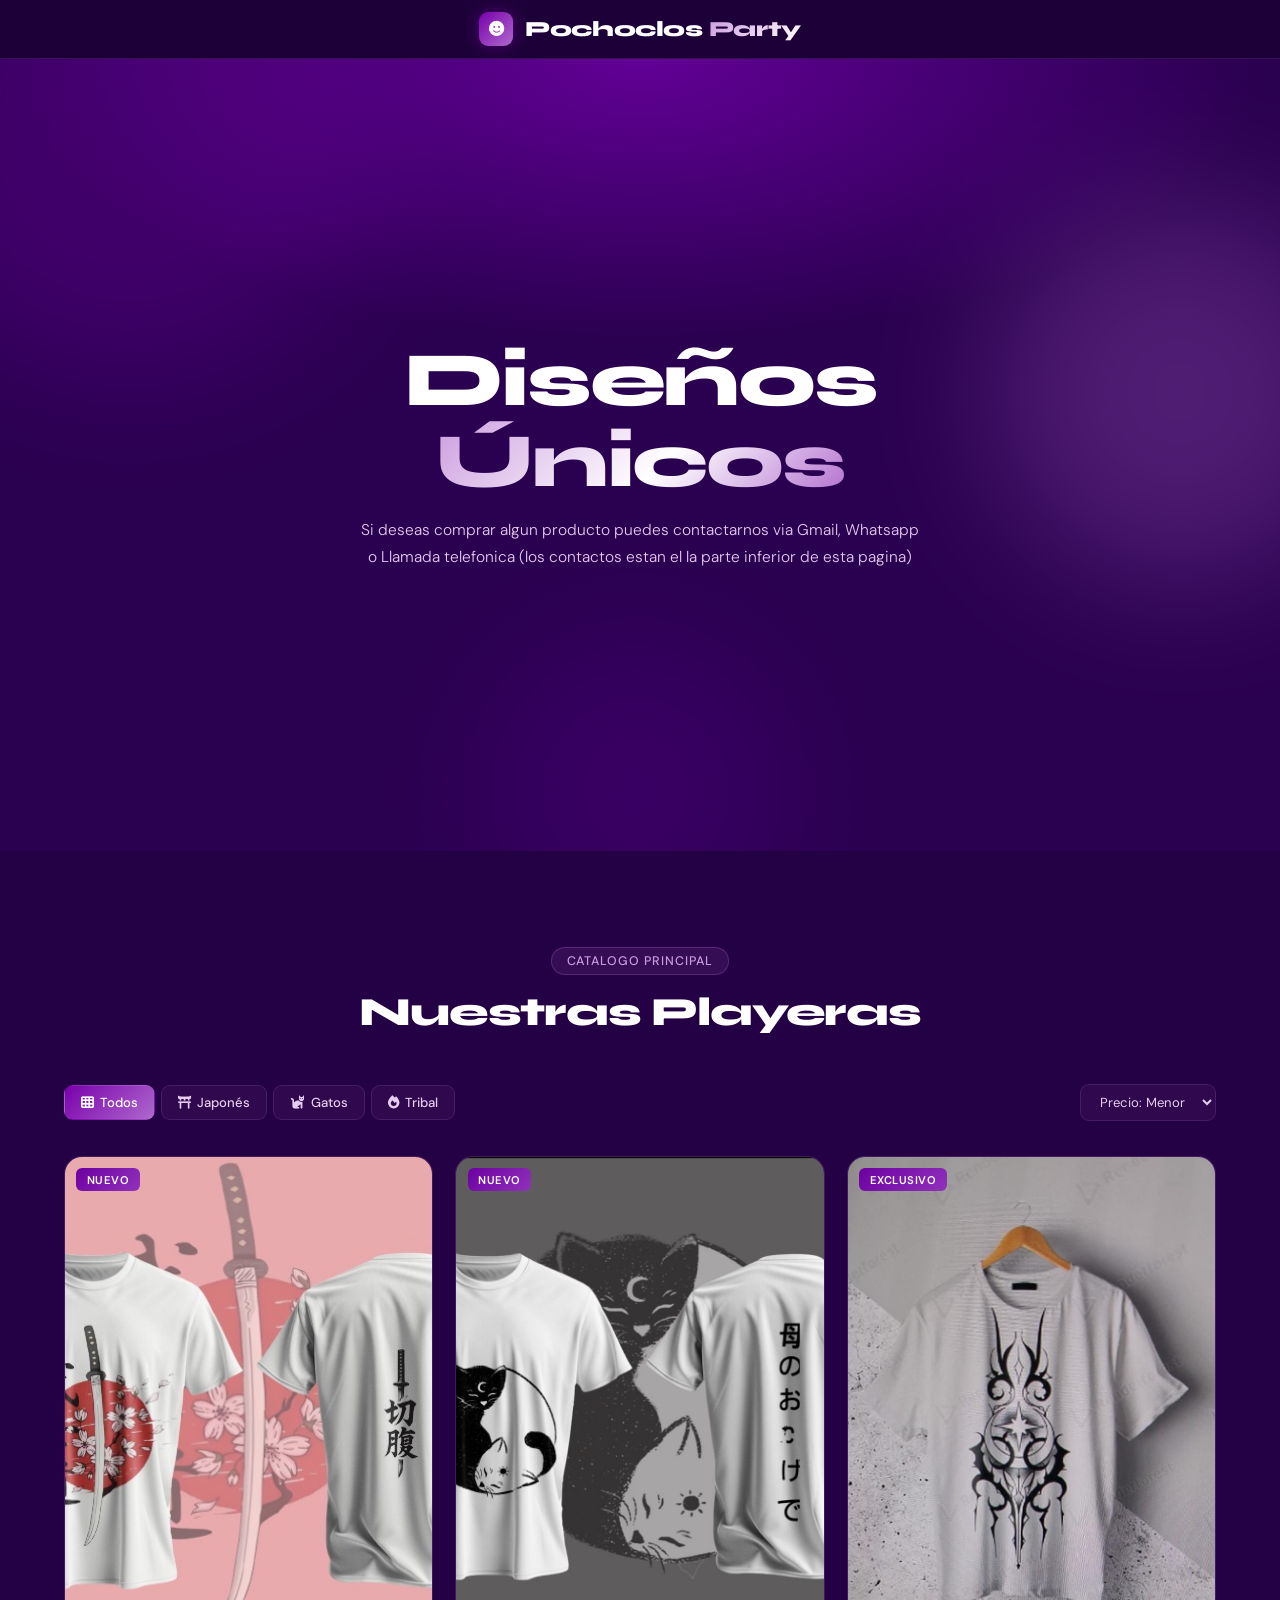
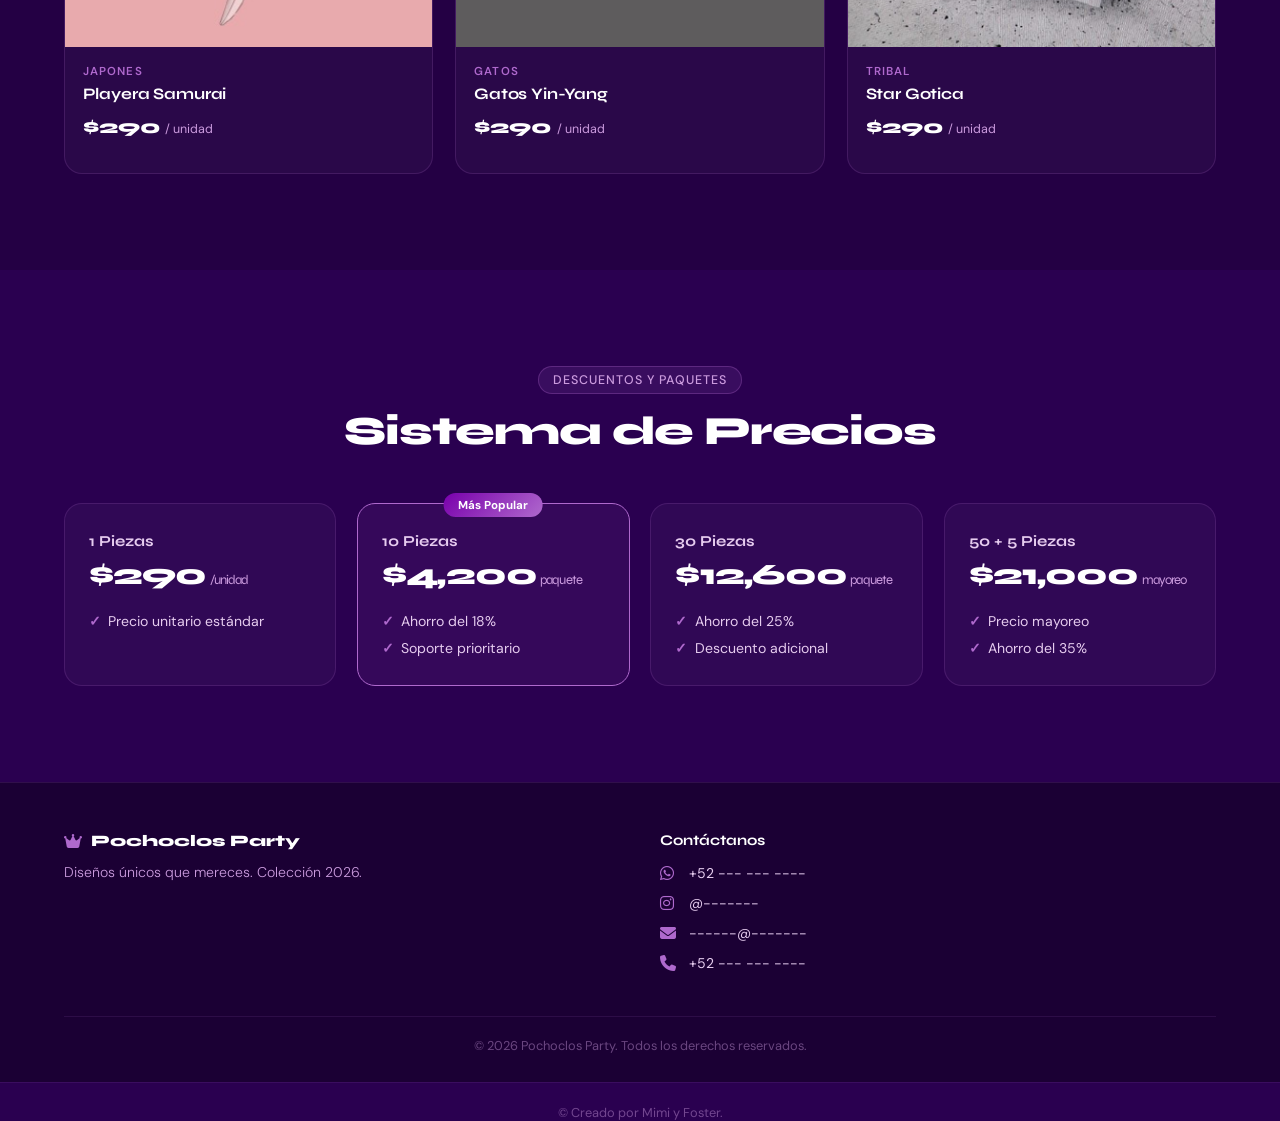
==== commit 2a2d134d: "Update index.html" ====
--- a/index.html
+++ b/index.html
@@ -842,7 +842,7 @@
     <header class="topbar">
         <div class="topbar-inner">
             <div class="topbar-brand">
-                <div class="topbar-icon"><i class="fas fa-smile-o"></i></div>
+                <div class="topbar-icon"><i class="fas fa-smile"></i></div>
                 <span class="topbar-name">Pochoclos <span>Party</span></span>
             </div>
         </div>
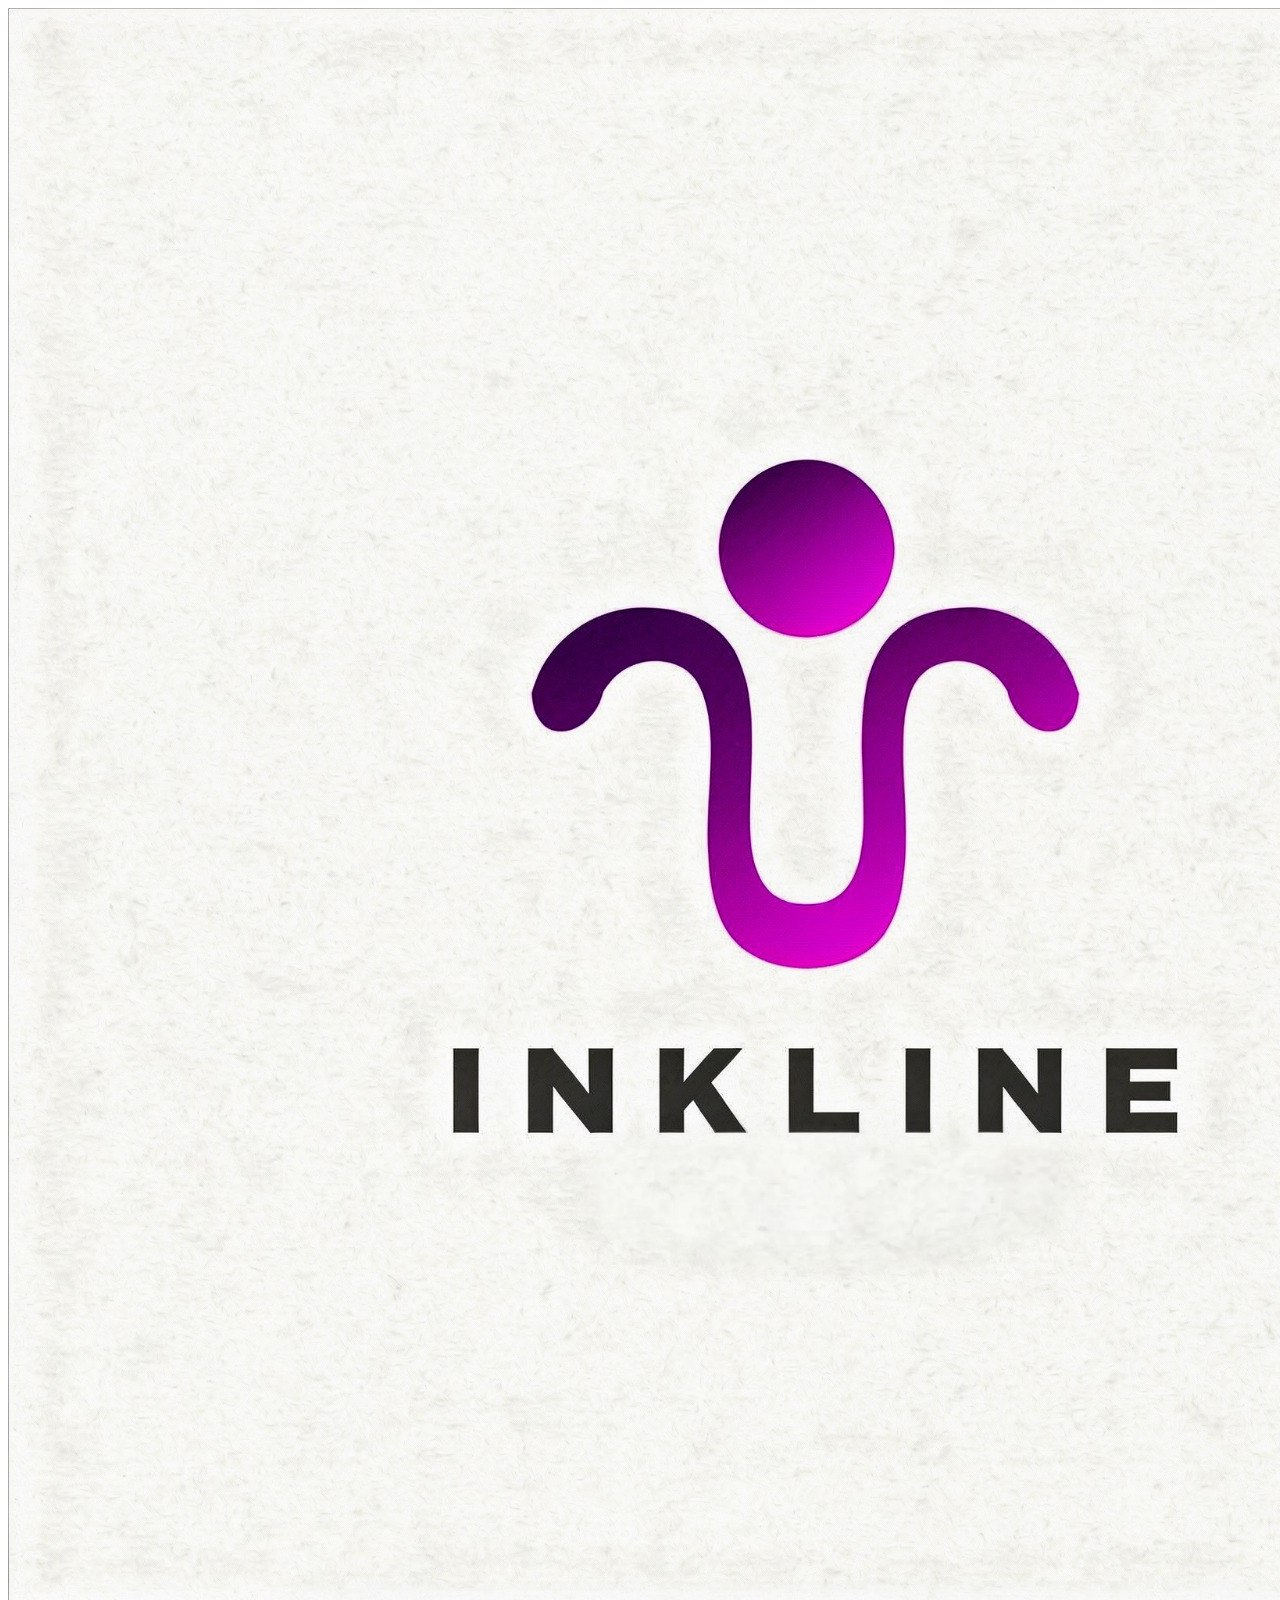
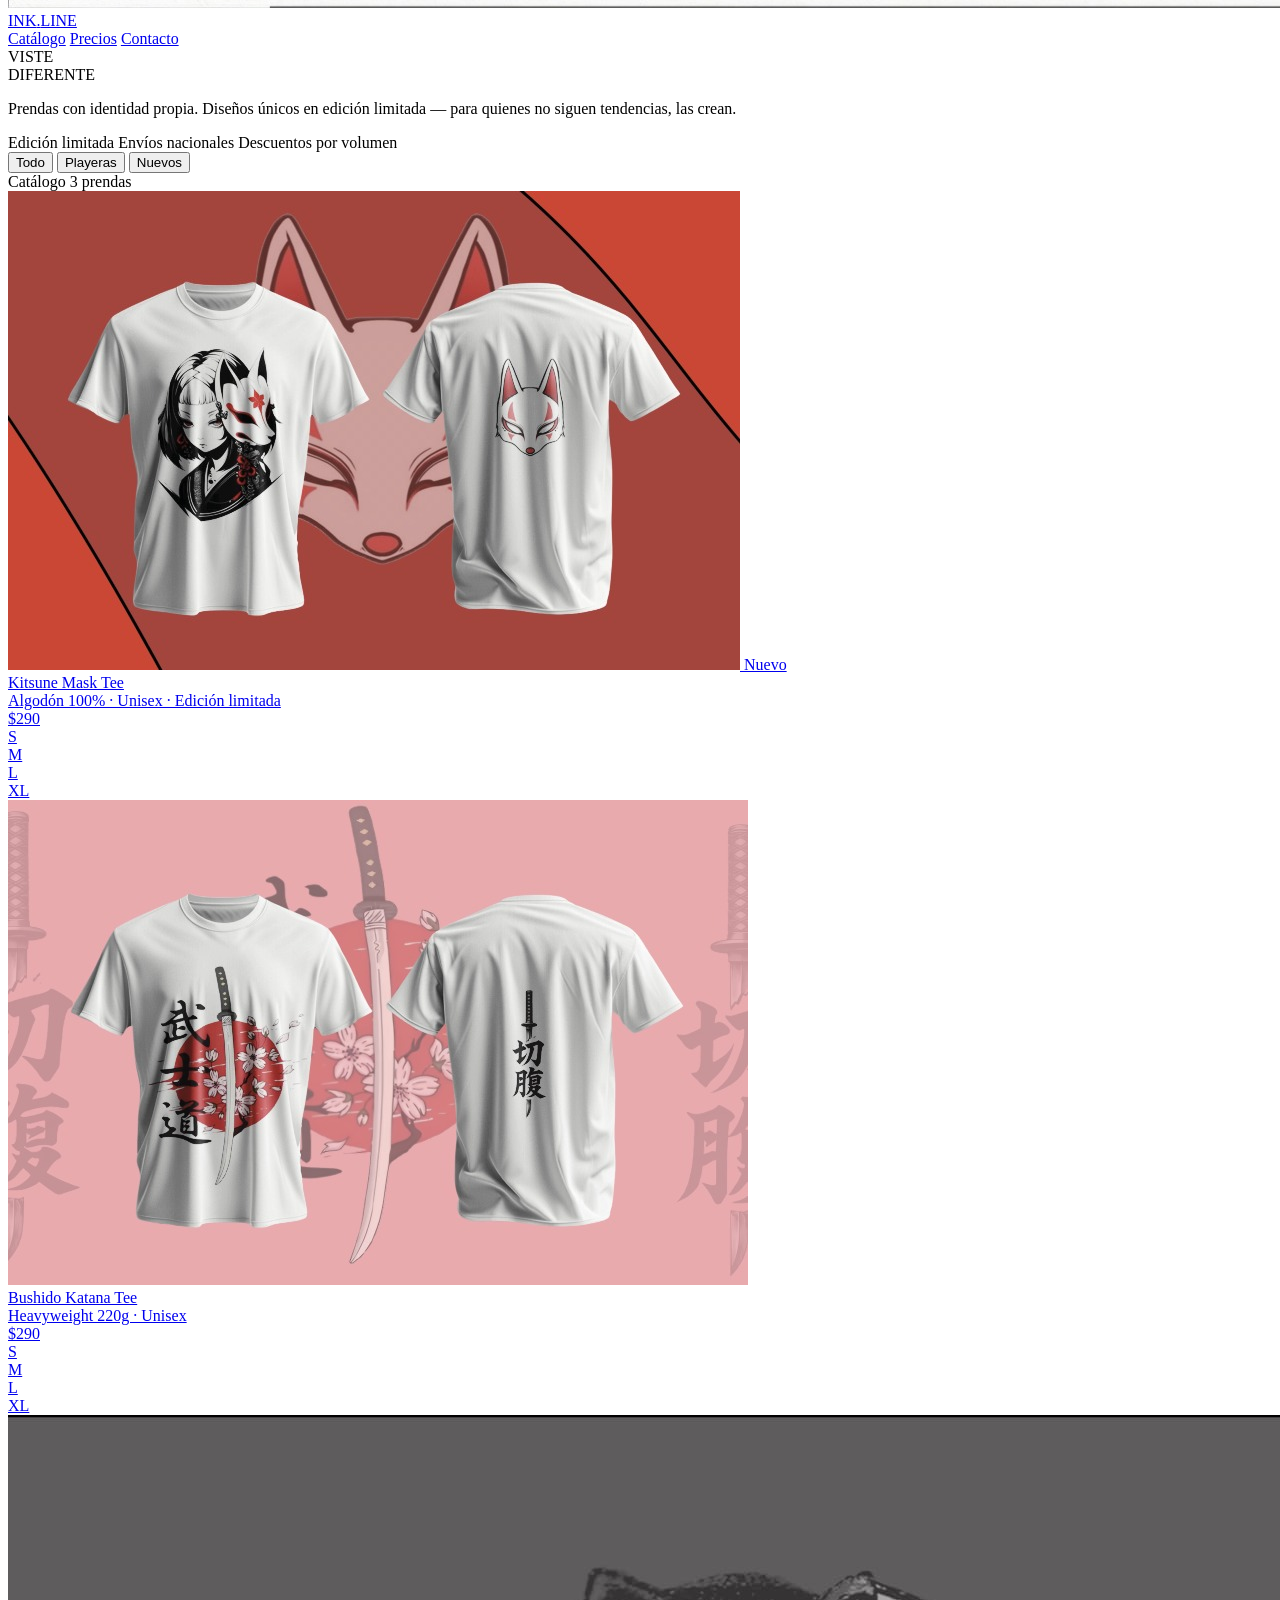
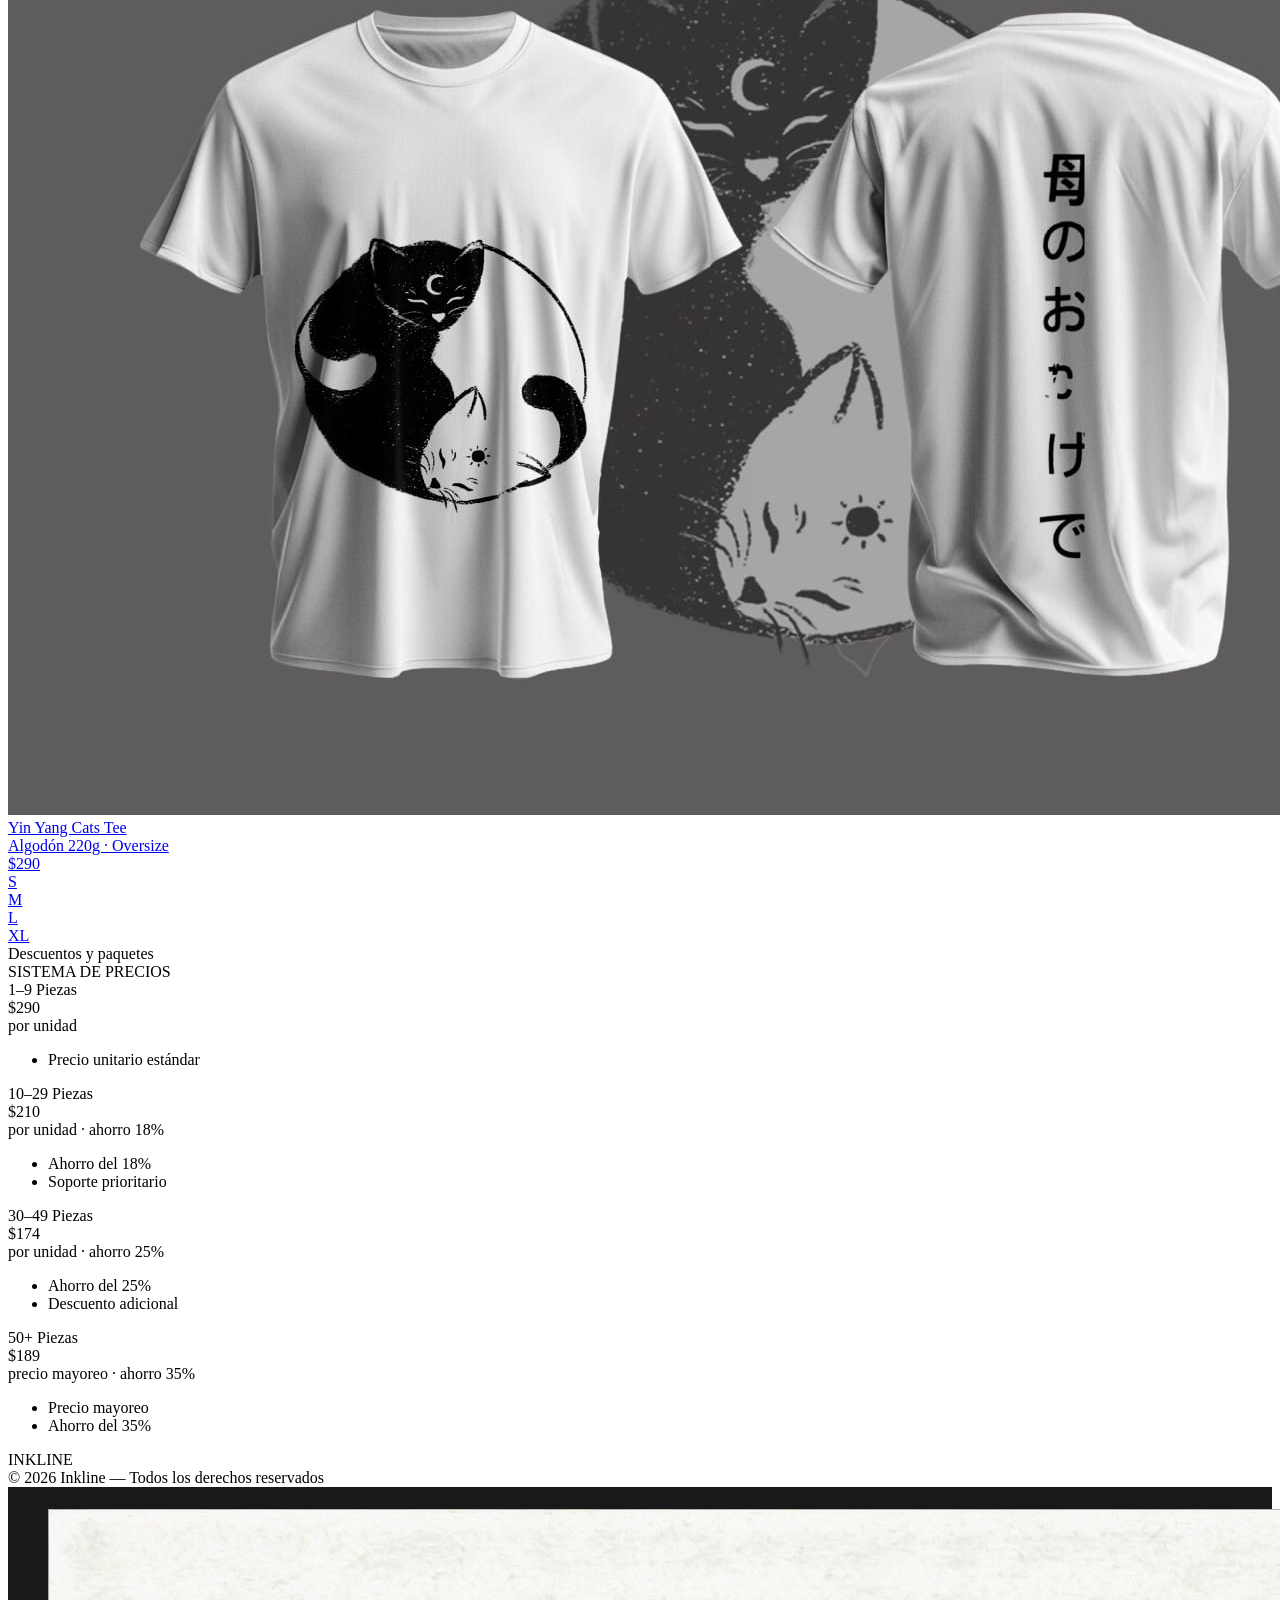
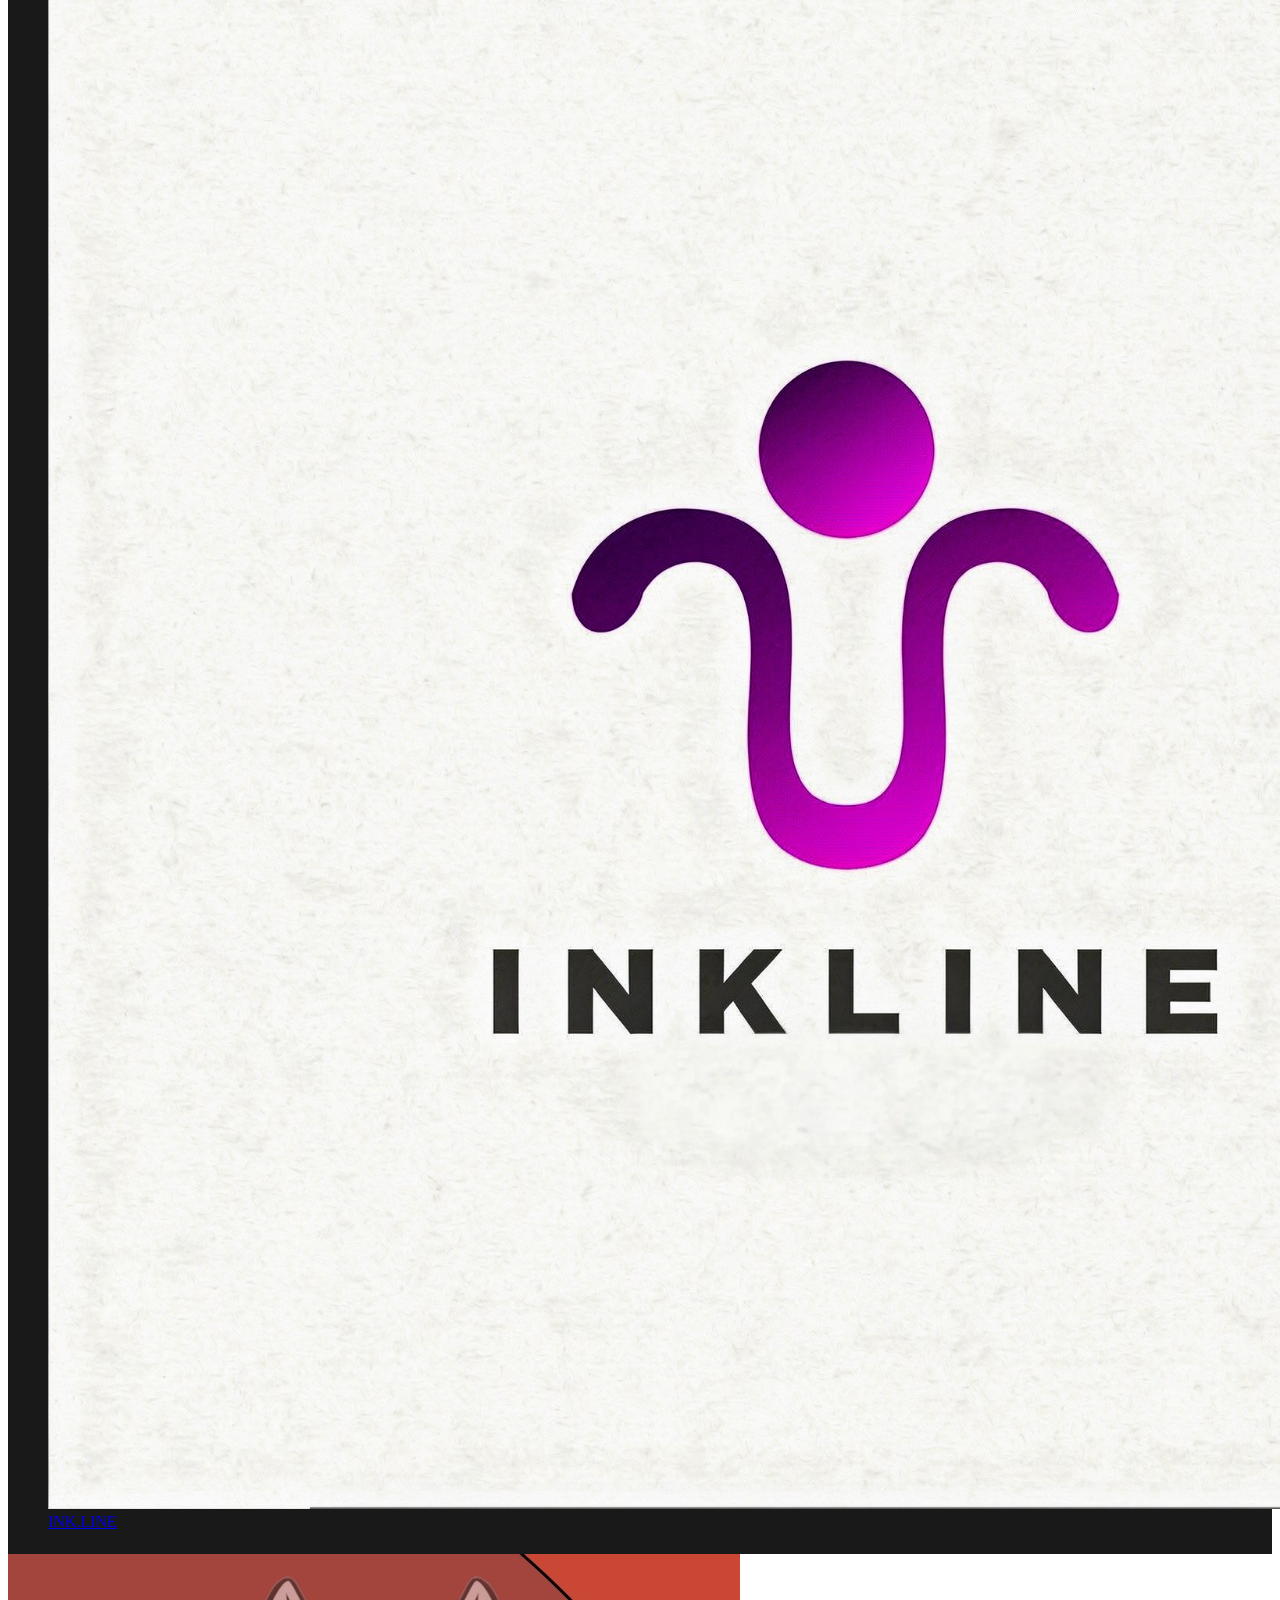
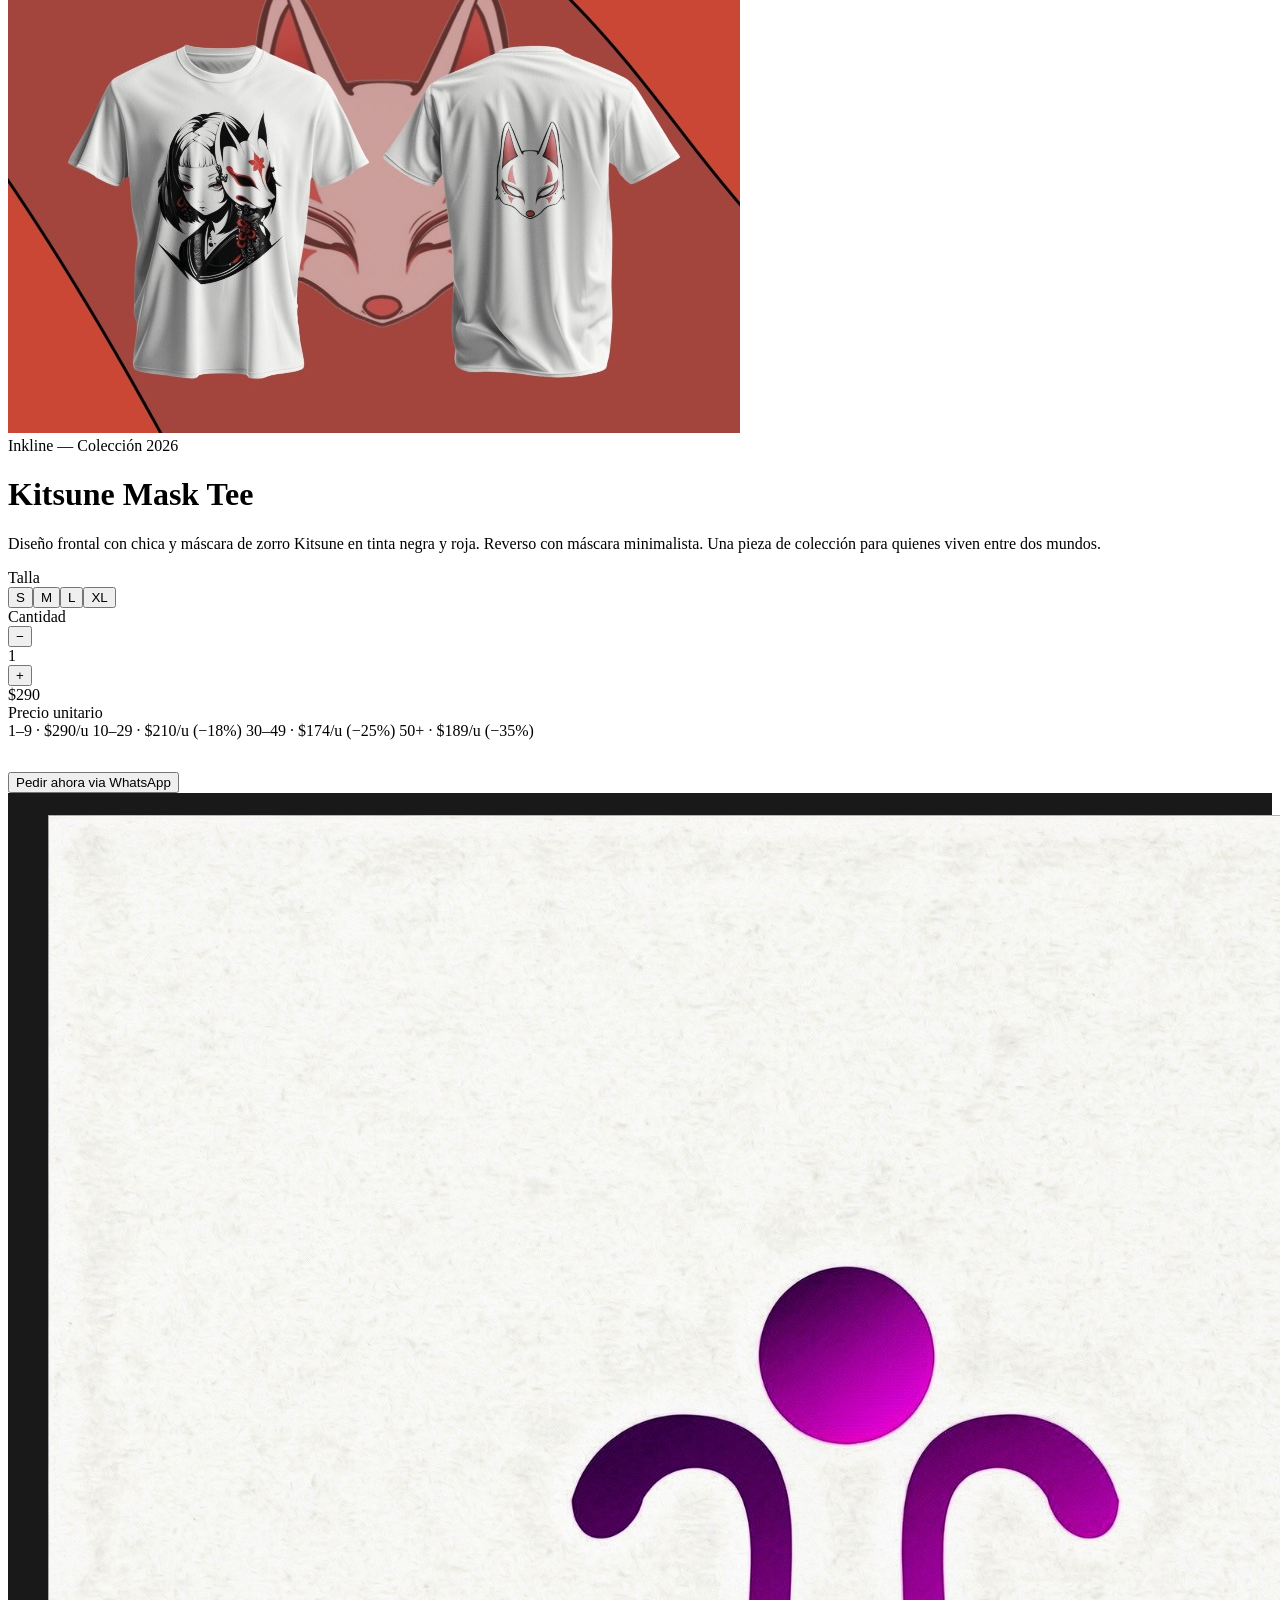
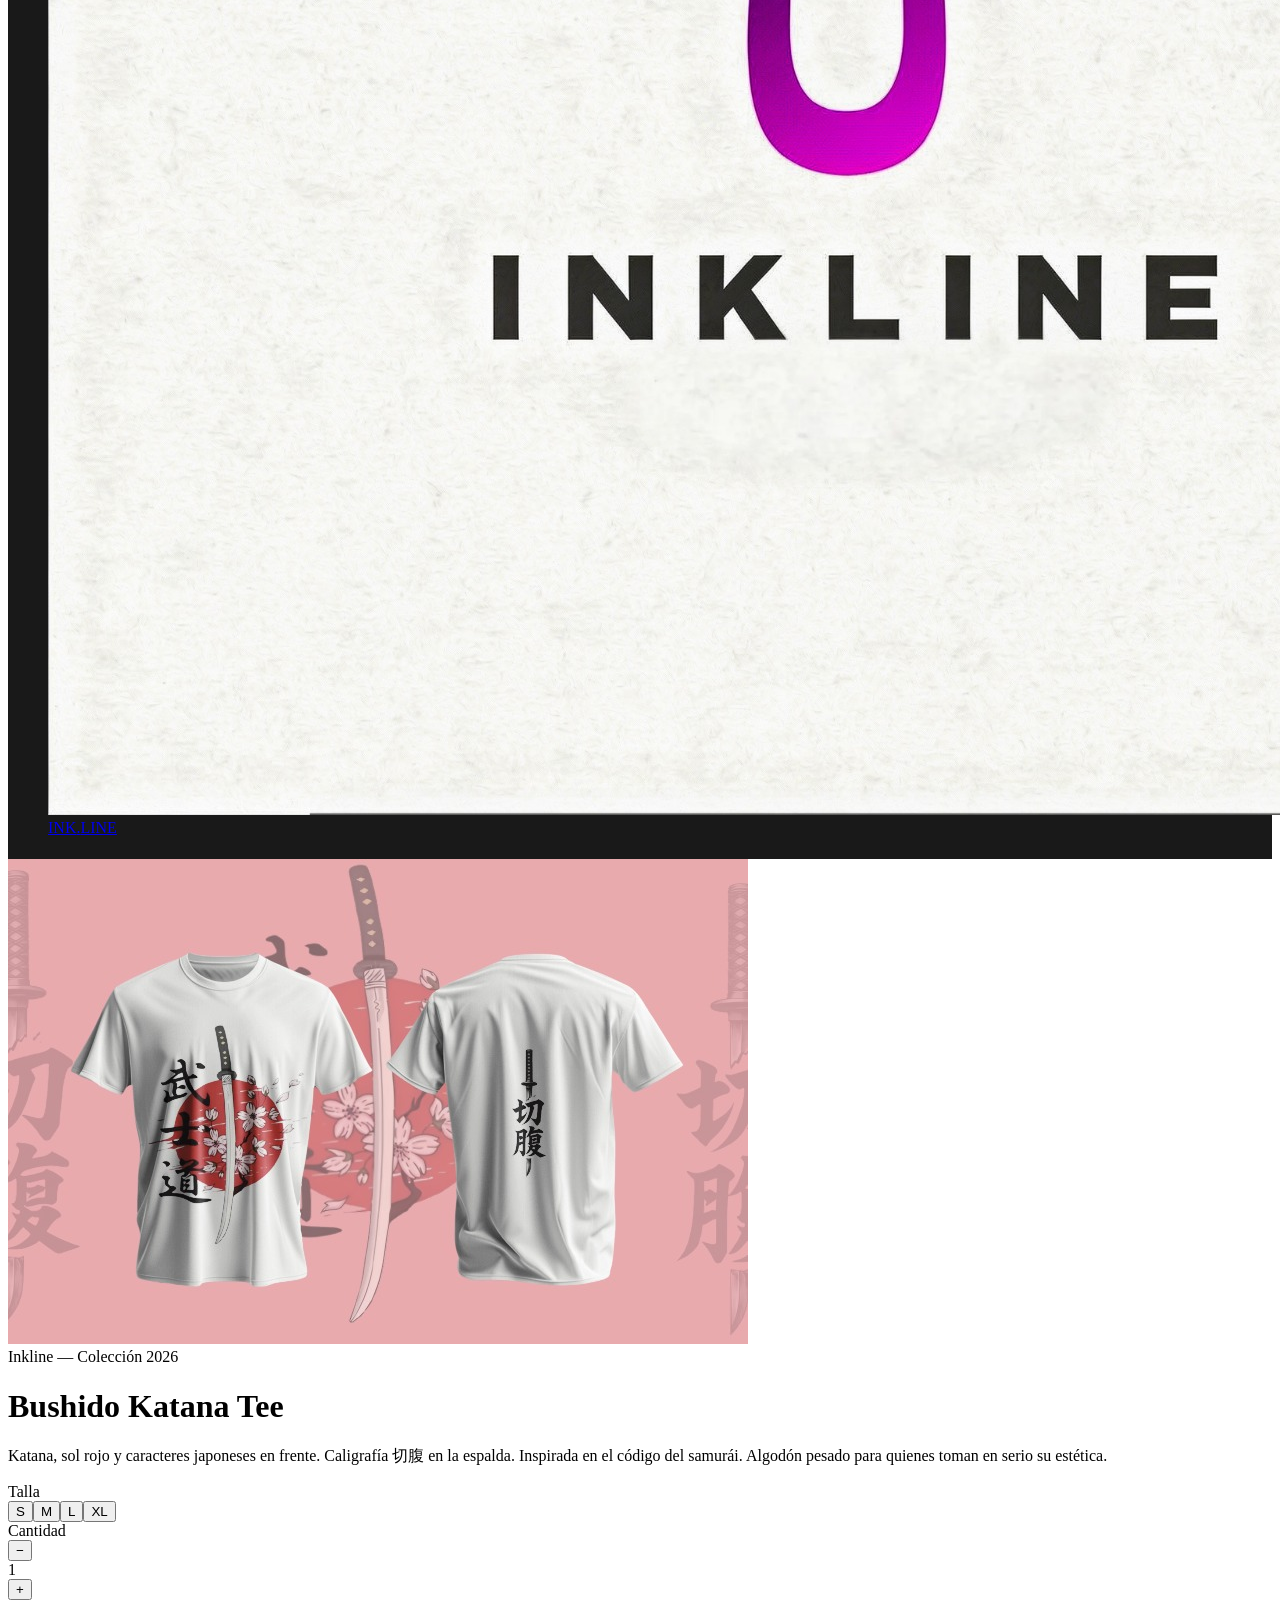
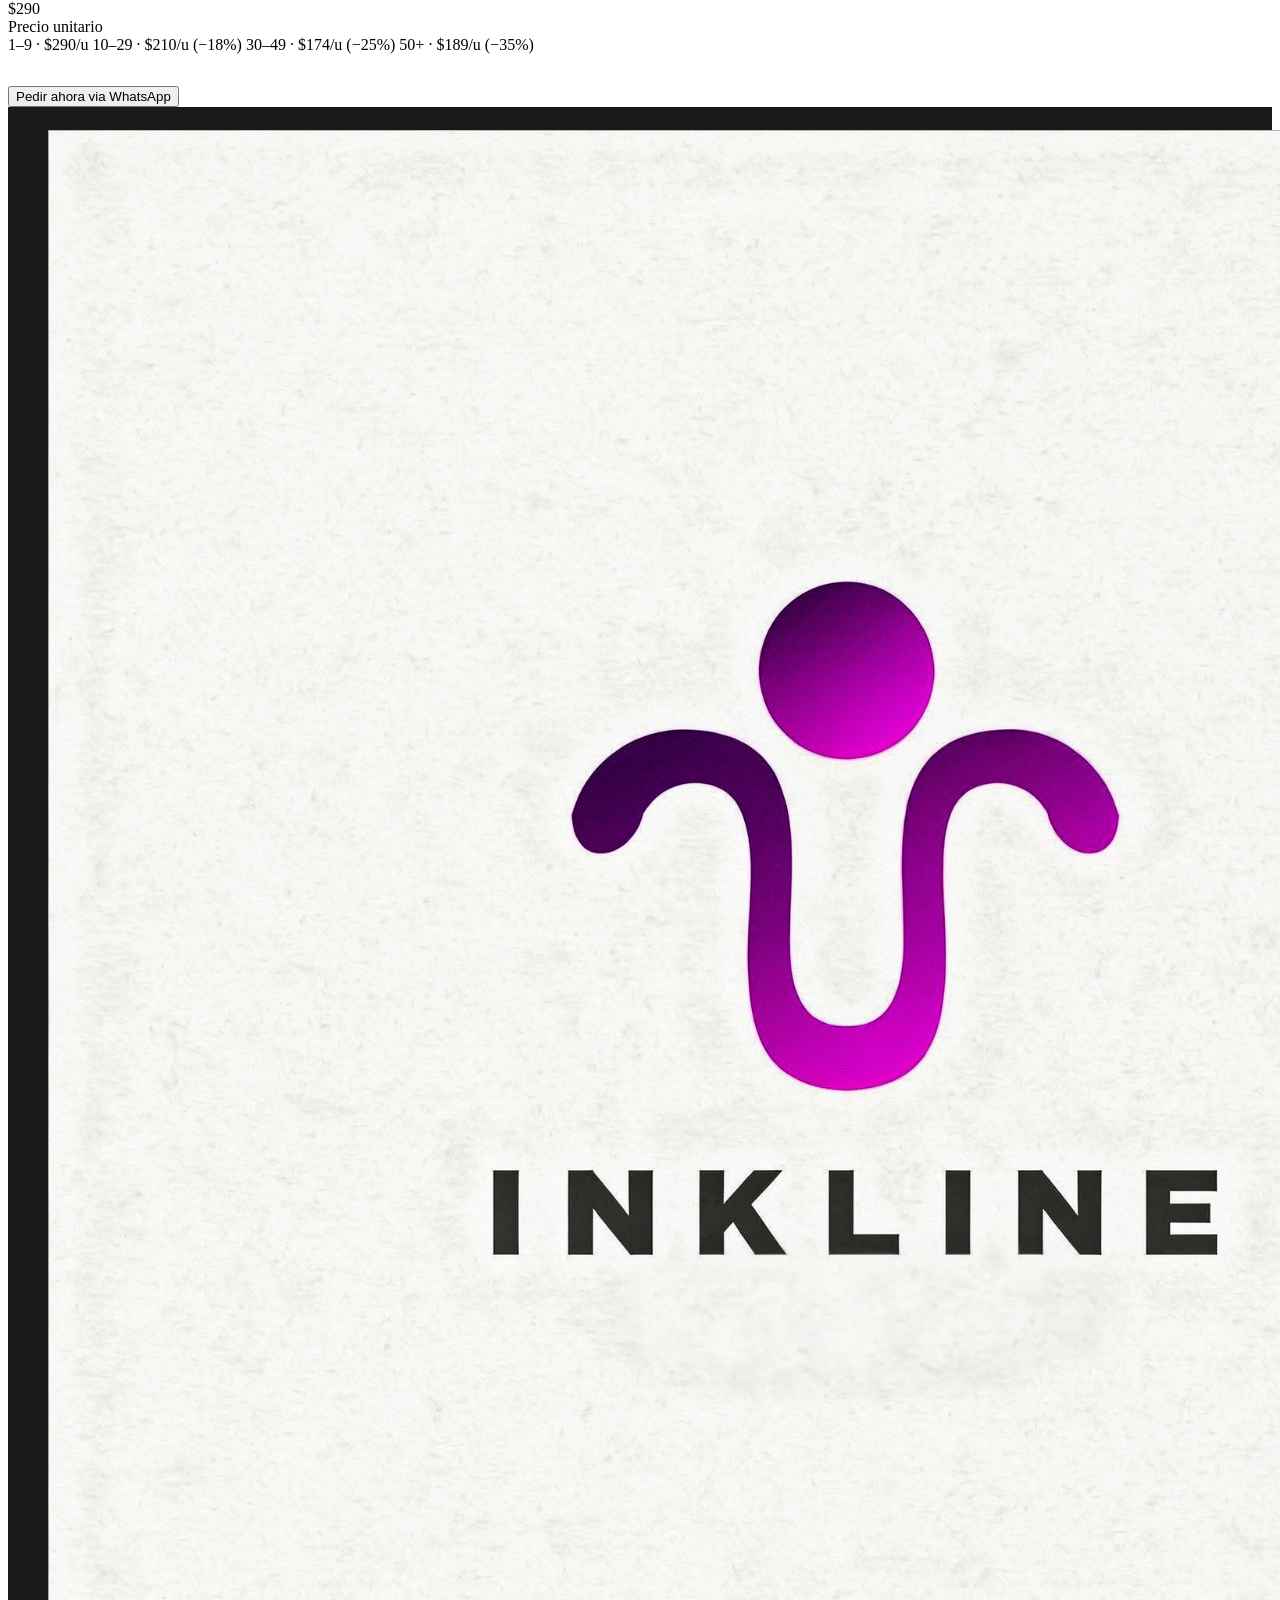
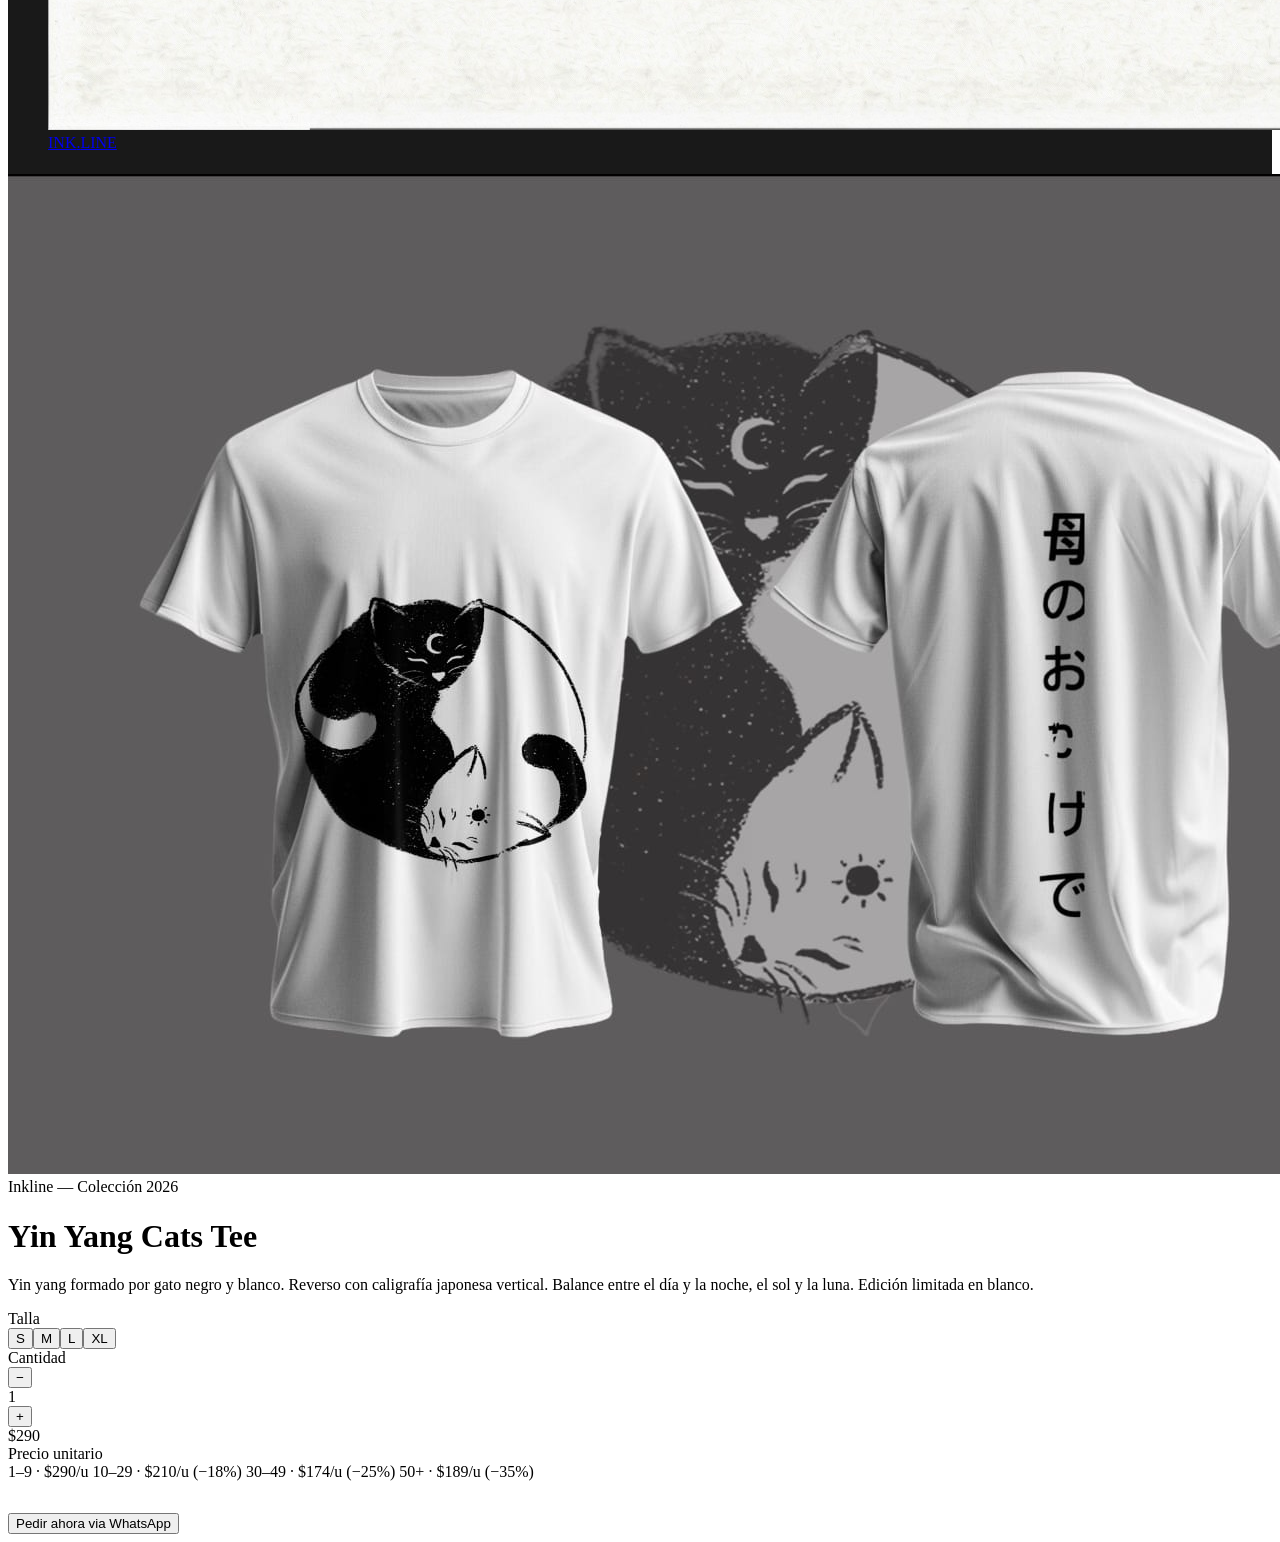
==== commit 1a307b82: "Update index.html" ====
--- a/index.html
+++ b/index.html
@@ -1,1035 +1,366 @@
 <!DOCTYPE html>
 <html lang="es">
-
 <head>
-    <meta charset="UTF-8">
-    <meta name="viewport" content="width=device-width, initial-scale=1.0">
-    <title>Pochoclos Party</title>
-    <link href="https://cdnjs.cloudflare.com/ajax/libs/font-awesome/6.4.0/css/all.min.css" rel="stylesheet">
-    <link
-        href="https://fonts.googleapis.com/css2?family=Syne:wght@400;600;700;800&family=DM+Sans:wght@300;400;500&display=swap"
-        rel="stylesheet">
-    <style>
-        :root {
-            --p1: #4b0081;
-            --p2: #56008c;
-            --p3: #620096;
-            --p4: #6d00a1;
-            --p5: #7900ac;
-            --p6: #9032bb;
-            --p7: #af69cd;
-            --p8: #cb9bde;
-            --p9: #e6ccef;
-            --p10: #ffffff;
-            --font-display: 'Syne', sans-serif;
-            --font-body: 'DM Sans', sans-serif;
-        }
-
-        *,
-        *::before,
-        *::after {
-            box-sizing: border-box;
-            margin: 0;
-            padding: 0;
-        }
-
-        html {
-            scroll-behavior: smooth;
-        }
-
-        body {
-            font-family: var(--font-body);
-            background: #2a0050;
-            color: var(--p10);
-            overflow-x: hidden;
-        }
-
-        /* ── TOPBAR ── */
-        .topbar {
-            position: sticky;
-            top: 0;
-            z-index: 1000;
-            background: rgba(30, 0, 55, 0.95);
-            backdrop-filter: blur(18px);
-            border-bottom: 1px solid rgba(175, 105, 205, 0.18);
-        }
-
-        .topbar-inner {
-            max-width: 1200px;
-            margin: 0 auto;
-            padding: 0 1.5rem;
-            display: flex;
-            align-items: center;
-            justify-content: center;
-            height: 58px;
-        }
-
-        .topbar-brand {
-            display: flex;
-            align-items: center;
-            gap: 0.75rem;
-        }
-
-        .topbar-icon {
-            width: 34px;
-            height: 34px;
-            background: linear-gradient(135deg, var(--p5), var(--p7));
-            border-radius: 9px;
-            display: grid;
-            place-items: center;
-            font-size: 0.95rem;
-            color: var(--p10);
-            box-shadow: 0 0 16px rgba(121, 0, 172, 0.5);
-        }
-
-        .topbar-name {
-            font-family: var(--font-display);
-            font-weight: 800;
-            font-size: 1.35rem;
-            color: var(--p10);
-            letter-spacing: -0.02em;
-        }
-
-        .topbar-name span {
-            background: linear-gradient(135deg, var(--p8), var(--p10));
-            -webkit-background-clip: text;
-            -webkit-text-fill-color: transparent;
-            background-clip: text;
-        }
-
-        /* ── HERO ── */
-        .hero {
-            min-height: 88vh;
-            display: grid;
-            place-items: center;
-            position: relative;
-            overflow: hidden;
-            padding: 5rem 1.5rem;
-        }
-
-        .hero-background {
-            position: absolute;
-            inset: 0;
-            background: radial-gradient(ellipse 75% 55% at 50% 0%, #620096 0%, #2a0050 65%);
-        }
-
-        .hero-shapes {
-            position: absolute;
-            inset: 0;
-            overflow: hidden;
-        }
-
-        .shape {
-            position: absolute;
-            border-radius: 50%;
-            filter: blur(70px);
-            opacity: 0.28;
-            animation: float 9s ease-in-out infinite;
-        }
-
-        .shape-1 {
-            width: 500px;
-            height: 500px;
-            background: var(--p5);
-            top: -180px;
-            left: -120px;
-            animation-delay: 0s;
-        }
-
-        .shape-2 {
-            width: 380px;
-            height: 380px;
-            background: var(--p7);
-            top: 18%;
-            right: -90px;
-            animation-delay: -3s;
-        }
-
-        .shape-3 {
-            width: 300px;
-            height: 300px;
-            background: var(--p3);
-            bottom: -90px;
-            left: 38%;
-            animation-delay: -6s;
-        }
-
-        @keyframes float {
-
-            0%,
-            100% {
-                transform: translateY(0) scale(1)
-            }
-
-            50% {
-                transform: translateY(-25px) scale(1.04)
-            }
-        }
-
-        .hero-content {
-            position: relative;
-            text-align: center;
-            max-width: 760px;
-        }
-
-        .hero-badge {
-            display: inline-flex;
-            align-items: center;
-            gap: 0.4rem;
-            background: rgba(175, 105, 205, 0.15);
-            border: 1px solid rgba(175, 105, 205, 0.35);
-            color: var(--p9);
-            font-size: 0.82rem;
-            font-weight: 500;
-            padding: 0.4rem 1rem;
-            border-radius: 100px;
-            margin-bottom: 1.25rem;
-            animation: fadeDown 0.7s ease both;
-        }
-
-        .hero-title {
-            font-family: var(--font-display);
-            font-weight: 800;
-            font-size: clamp(2.4rem, 6vw, 4.8rem);
-            line-height: 1.05;
-            margin-bottom: 1rem;
-            letter-spacing: -0.03em;
-            animation: fadeDown 0.7s 0.1s ease both;
-        }
-
-        .gradient-text {
-            background: linear-gradient(135deg, var(--p8) 0%, var(--p10) 55%, var(--p7) 100%);
-            -webkit-background-clip: text;
-            -webkit-text-fill-color: transparent;
-            background-clip: text;
-        }
-
-        .hero-subtitle {
-            color: var(--p9);
-            font-size: 1.05rem;
-            line-height: 1.7;
-            max-width: 560px;
-            margin: 0 auto 2.2rem;
-            font-weight: 300;
-            animation: fadeDown 0.7s 0.2s ease both;
-        }
-
-        .hero-cta {
-            display: flex;
-            gap: 0.85rem;
-            justify-content: center;
-            flex-wrap: wrap;
-            margin-bottom: 2.5rem;
-            animation: fadeDown 0.7s 0.3s ease both;
-        }
-
-        .cta-button {
-            text-decoration: none;
-            font-family: var(--font-body);
-            font-weight: 500;
-            font-size: 0.9rem;
-            padding: 0.8rem 1.8rem;
-            border-radius: 11px;
-            transition: all 0.22s;
-            display: inline-flex;
-            align-items: center;
-            gap: 0.45rem;
-        }
-
-        .cta-button.primary {
-            background: linear-gradient(135deg, var(--p5), var(--p7));
-            color: var(--p10);
-            box-shadow: 0 7px 28px rgba(121, 0, 172, 0.4);
-        }
-
-        .cta-button.primary:hover {
-            transform: translateY(-2px);
-            box-shadow: 0 12px 36px rgba(121, 0, 172, 0.55);
-        }
-
-        .cta-button.secondary {
-            background: rgba(255, 255, 255, 0.07);
-            color: var(--p10);
-            border: 1px solid rgba(203, 155, 222, 0.35);
-        }
-
-        .cta-button.secondary:hover {
-            background: rgba(255, 255, 255, 0.13);
-            border-color: var(--p8);
-        }
-
-        /* stats — valores en 0, visibles en código */
-        .hero-stats {
-            display: flex;
-            gap: 2.5rem;
-            justify-content: center;
-            animation: fadeDown 0.7s 0.4s ease both;
-        }
-
-        .stat {
-            text-align: center;
-        }
-
-        .stat-number {
-            display: block;
-            font-family: var(--font-display);
-            font-weight: 800;
-            font-size: 1.8rem;
-            color: var(--p10);
-        }
-
-        .stat-label {
-            font-size: 0.78rem;
-            color: var(--p8);
-            letter-spacing: 0.05em;
-        }
-
-        @keyframes fadeDown {
-            from {
-                opacity: 0;
-                transform: translateY(-18px)
-            }
-
-            to {
-                opacity: 1;
-                transform: translateY(0)
-            }
-        }
-
-        /* ── CONTAINER ── */
-        .container {
-            max-width: 1200px;
-            margin: 0 auto;
-            padding: 0 1.5rem;
-        }
-
-        .section-header {
-            text-align: center;
-            margin-bottom: 3rem;
-        }
-
-        .section-badge {
-            display: inline-block;
-            background: rgba(175, 105, 205, 0.12);
-            border: 1px solid rgba(175, 105, 205, 0.3);
-            color: var(--p8);
-            font-size: 0.78rem;
-            font-weight: 500;
-            padding: 0.32rem 0.9rem;
-            border-radius: 100px;
-            letter-spacing: 0.08em;
-            text-transform: uppercase;
-            margin-bottom: 0.8rem;
-        }
-
-        .section-title {
-            font-family: var(--font-display);
-            font-weight: 800;
-            font-size: clamp(1.6rem, 3.5vw, 2.5rem);
-            color: var(--p10);
-            letter-spacing: -0.03em;
-            margin-bottom: 0.65rem;
-        }
-
-        .section-subtitle {
-            color: var(--p9);
-            font-size: 0.97rem;
-            max-width: 560px;
-            margin: 0 auto;
-            line-height: 1.7;
-            font-weight: 300;
-        }
-
-        /* ── CATALOG ── */
-        .catalog-section {
-            padding: 6rem 0;
-            background: rgba(0, 0, 0, 0.15);
-        }
-
-        .filters-bar {
-            display: flex;
-            justify-content: space-between;
-            align-items: center;
-            flex-wrap: wrap;
-            gap: 0.85rem;
-            margin-bottom: 2.2rem;
-        }
-
-        .filter-group {
-            display: flex;
-            gap: 0.4rem;
-            flex-wrap: wrap;
-        }
-
-        .filter-btn {
-            display: inline-flex;
-            align-items: center;
-            gap: 0.35rem;
-            background: rgba(175, 105, 205, 0.08);
-            border: 1px solid rgba(175, 105, 205, 0.2);
-            color: var(--p9);
-            font-family: var(--font-body);
-            font-size: 0.82rem;
-            font-weight: 500;
-            padding: 0.5rem 1rem;
-            border-radius: 9px;
-            cursor: pointer;
-            transition: all 0.2s;
-        }
-
-        .filter-btn:hover {
-            background: rgba(175, 105, 205, 0.18);
-            border-color: var(--p7);
-            color: var(--p10);
-        }
-
-        .filter-btn.active {
-            background: linear-gradient(135deg, var(--p5), var(--p7));
-            border-color: transparent;
-            color: var(--p10);
-        }
-
-        .sort-select {
-            background: rgba(175, 105, 205, 0.08);
-            border: 1px solid rgba(175, 105, 205, 0.2);
-            color: var(--p9);
-            font-family: var(--font-body);
-            font-size: 0.82rem;
-            padding: 0.5rem 0.9rem;
-            border-radius: 9px;
-            cursor: pointer;
-            outline: none;
-        }
-
-        /* product grid */
-        .products-grid {
-            display: grid;
-            grid-template-columns: repeat(auto-fill, minmax(280px, 1fr));
-            gap: 1.4rem;
-        }
-
-        .product-card {
-            background: rgba(255, 255, 255, 0.03);
-            border: 1px solid rgba(175, 105, 205, 0.18);
-            border-radius: 18px;
-            overflow: hidden;
-            transition: all 0.28s;
-        }
-
-        .product-card:hover {
-            transform: translateY(-5px);
-            border-color: rgba(175, 105, 205, 0.45);
-            box-shadow: 0 18px 44px rgba(75, 0, 129, 0.35);
-        }
-
-        .product-image {
-            width: 100%;
-            aspect-ratio: 3/4;
-            overflow: hidden;
-            position: relative;
-            background: #1a0030;
-        }
-
-        .product-image img {
-            width: 100%;
-            height: 100%;
-            object-fit: cover;
-            display: block;
-        }
-
-        .product-badge {
-            position: absolute;
-            top: 0.7rem;
-            left: 0.7rem;
-            background: linear-gradient(135deg, var(--p4), var(--p6));
-            color: var(--p10);
-            font-size: 0.7rem;
-            font-weight: 600;
-            padding: 0.28rem 0.65rem;
-            border-radius: 6px;
-            letter-spacing: 0.05em;
-            text-transform: uppercase;
-        }
-
-        .product-info {
-            padding: 1.1rem 1.1rem 1.35rem;
-        }
-
-        .product-category {
-            font-size: 0.72rem;
-            color: var(--p7);
-            text-transform: uppercase;
-            letter-spacing: 0.1em;
-            font-weight: 600;
-            margin-bottom: 0.3rem;
-        }
-
-        .product-name {
-            font-family: var(--font-display);
-            font-weight: 700;
-            font-size: 1rem;
-            color: var(--p10);
-            margin-bottom: 0.75rem;
-            letter-spacing: -0.01em;
-        }
-
-        .product-price {
-            display: flex;
-            align-items: baseline;
-            gap: 0.35rem;
-            margin-bottom: 0.85rem;
-        }
-
-        .price-main {
-            font-family: var(--font-display);
-            font-weight: 800;
-            font-size: 1.2rem;
-            color: var(--p10);
-        }
-
-        .price-unit {
-            font-size: 0.78rem;
-            color: var(--p8);
-        }
-
-        .contact-btn {
-            width: 100%;
-            background: rgba(175, 105, 205, 0.12);
-            border: 1px solid rgba(175, 105, 205, 0.3);
-            color: var(--p9);
-            font-family: var(--font-body);
-            font-weight: 500;
-            font-size: 0.88rem;
-            padding: 0.7rem;
-            border-radius: 11px;
-            cursor: pointer;
-            display: flex;
-            align-items: center;
-            justify-content: center;
-            gap: 0.45rem;
-            transition: all 0.2s;
-            text-decoration: none;
-        }
-
-        .contact-btn:hover {
-            background: rgba(175, 105, 205, 0.22);
-            border-color: var(--p7);
-            color: var(--p10);
-        }
-
-        /* ── PRICING ── */
-        .pricing-section {
-            padding: 6rem 0;
-        }
-
-        .pricing-grid {
-            display: grid;
-            grid-template-columns: repeat(auto-fit, minmax(210px, 1fr));
-            gap: 1.3rem;
-        }
-
-        .pricing-card {
-            background: rgba(255, 255, 255, 0.03);
-            border: 1px solid rgba(175, 105, 205, 0.18);
-            border-radius: 18px;
-            padding: 1.75rem 1.5rem;
-            position: relative;
-            transition: all 0.28s;
-        }
-
-        .pricing-card:hover {
-            transform: translateY(-4px);
-            border-color: rgba(175, 105, 205, 0.4);
-            box-shadow: 0 16px 40px rgba(75, 0, 129, 0.35);
-        }
-
-        .pricing-card.popular {
-            border-color: var(--p7);
-            background: rgba(175, 105, 205, 0.08);
-        }
-
-        .pricing-badge {
-            position: absolute;
-            top: -11px;
-            left: 50%;
-            transform: translateX(-50%);
-            background: linear-gradient(135deg, var(--p5), var(--p7));
-            color: var(--p10);
-            font-size: 0.72rem;
-            font-weight: 700;
-            padding: 0.28rem 0.9rem;
-            border-radius: 100px;
-            white-space: nowrap;
-        }
-
-        .pricing-header h3 {
-            font-family: var(--font-display);
-            font-weight: 700;
-            font-size: 0.95rem;
-            color: var(--p9);
-            margin-bottom: 0.4rem;
-        }
-
-        .price {
-            font-family: var(--font-display);
-            font-weight: 800;
-            font-size: 1.85rem;
-            color: var(--p10);
-            margin-bottom: 1.3rem;
-            letter-spacing: -0.03em;
-        }
-
-        .price span {
-            font-size: 0.82rem;
-            color: var(--p8);
-            font-weight: 400;
-            margin-left: 0.2rem;
-        }
-
-        .pricing-features {
-            list-style: none;
-            display: flex;
-            flex-direction: column;
-            gap: 0.55rem;
-        }
-
-        .pricing-features li {
-            color: var(--p9);
-            font-size: 0.88rem;
-            display: flex;
-            align-items: center;
-            gap: 0.45rem;
-        }
-
-        .pricing-features li::before {
-            content: '✓';
-            color: var(--p7);
-            font-weight: 700;
-        }
-
-        /* ── ABOUT / CONTACTO (al final) ── */
-        .about-section {
-            padding: 6rem 0;
-            background: rgba(0, 0, 0, 0.2);
-        }
-
-        .about-content {
-            display: grid;
-            grid-template-columns: 1fr 1fr;
-            gap: 4rem;
-            align-items: start;
-        }
-
-        .about-text h3 {
-            font-family: var(--font-display);
-            font-weight: 700;
-            font-size: 1.4rem;
-            color: var(--p9);
-            margin-bottom: 0.9rem;
-        }
-
-        .about-text p {
-            color: var(--p9);
-            line-height: 1.8;
-            font-weight: 300;
-            margin-bottom: 1.75rem;
-        }
-
-        .features-grid {
-            display: grid;
-            grid-template-columns: 1fr 1fr;
-            gap: 0.85rem;
-            margin-bottom: 2rem;
-        }
-
-        .feature {
-            display: flex;
-            align-items: center;
-            gap: 0.65rem;
-            background: rgba(175, 105, 205, 0.08);
-            border: 1px solid rgba(175, 105, 205, 0.18);
-            border-radius: 11px;
-            padding: 0.75rem 0.9rem;
-            color: var(--p9);
-            font-size: 0.88rem;
-            font-weight: 500;
-        }
-
-        .feature i {
-            color: var(--p7);
-            font-size: 0.95rem;
-            width: 18px;
-            text-align: center;
-        }
-
-        /* contacto card */
-        .contact-card {
-            background: rgba(255, 255, 255, 0.03);
-            border: 1px solid rgba(175, 105, 205, 0.2);
-            border-radius: 18px;
-            padding: 2rem;
-        }
-
-        .contact-card h3 {
-            font-family: var(--font-display);
-            font-weight: 700;
-            font-size: 1.2rem;
-            color: var(--p10);
-            margin-bottom: 1.5rem;
-        }
-
-        .contact-item {
-            display: flex;
-            align-items: center;
-            gap: 0.85rem;
-            margin-bottom: 1.1rem;
-        }
-
-        .contact-icon {
-            width: 42px;
-            height: 42px;
-            background: rgba(175, 105, 205, 0.12);
-            border: 1px solid rgba(175, 105, 205, 0.25);
-            border-radius: 10px;
-            display: grid;
-            place-items: center;
-            font-size: 1rem;
-            color: var(--p7);
-            flex-shrink: 0;
-        }
-
-        .contact-info span {
-            display: block;
-            font-size: 0.75rem;
-            color: var(--p8);
-            text-transform: uppercase;
-            letter-spacing: 0.07em;
-            margin-bottom: 0.15rem;
-        }
-
-        .contact-info a {
-            color: var(--p10);
-            text-decoration: none;
-            font-size: 0.95rem;
-            font-weight: 500;
-        }
-
-        .contact-info a:hover {
-            color: var(--p8);
-        }
-
-        /* ── FOOTER ── */
-        .footer {
-            background: rgba(0, 0, 0, 0.35);
-            border-top: 1px solid rgba(175, 105, 205, 0.15);
-            padding: 3rem 0 1.75rem;
-        }
-
-        .footer-simple {
-            display: grid;
-            grid-template-columns: 1fr 1fr;
-            gap: 2.5rem;
-            margin-bottom: 2rem;
-            align-items: start;
-        }
-
-        .brand-logo {
-            display: flex;
-            align-items: center;
-            gap: 0.55rem;
-            font-family: var(--font-display);
-            font-weight: 800;
-            font-size: 1rem;
-            color: var(--p10);
-            margin-bottom: 0.65rem;
-        }
-
-        .brand-logo i {
-            color: var(--p7);
-        }
-
-        .footer-brand p {
-            color: var(--p8);
-            font-size: 0.88rem;
-            line-height: 1.7;
-            font-weight: 300;
-        }
-
-        .footer-contact h4 {
-            font-family: var(--font-display);
-            font-weight: 700;
-            font-size: 0.92rem;
-            color: var(--p10);
-            margin-bottom: 0.9rem;
-        }
-
-        .footer-contact-item {
-            display: flex;
-            align-items: center;
-            gap: 0.7rem;
-            margin-bottom: 0.75rem;
-        }
-
-        .footer-contact-item i {
-            color: var(--p7);
-            font-size: 1rem;
-            width: 18px;
-            flex-shrink: 0;
-        }
-
-        .footer-contact-item a {
-            color: var(--p9);
-            text-decoration: none;
-            font-size: 0.88rem;
-            font-weight: 400;
-            transition: color 0.2s;
-        }
-
-        .footer-contact-item a:hover {
-            color: var(--p10);
-        }
-
-        .footer-bottom {
-            border-top: 1px solid rgba(175, 105, 205, 0.12);
-            padding-top: 1.3rem;
-            text-align: center;
-            color: rgba(203, 155, 222, 0.45);
-            font-size: 0.8rem;
-        }
-
-        /* scrollbar */
-        ::-webkit-scrollbar {
-            width: 5px;
-        }
-
-        ::-webkit-scrollbar-track {
-            background: #2a0050;
-        }
-
-        ::-webkit-scrollbar-thumb {
-            background: var(--p6);
-            border-radius: 3px;
-        }
-
-        /* responsive */
-        @media (max-width: 860px) {
-            .about-content {
-                grid-template-columns: 1fr;
-                gap: 2.5rem;
-            }
-
-            .footer-simple {
-                grid-template-columns: 1fr;
-                gap: 1.75rem;
-            }
-        }
-
-        @media (max-width: 580px) {
-            .pricing-grid {
-                grid-template-columns: 1fr;
-            }
-
-            .features-grid {
-                grid-template-columns: 1fr;
-            }
-        }
-    </style>
+<meta charset="UTF-8">
+<meta name="viewport" content="width=device-width, initial-scale=1.0">
+<title>INKLINE — Ropa con identidad</title>
+<link rel="stylesheet" href="style.css">
 </head>
-
 <body>
 
-    <!-- TOPBAR -->
-    <header class="topbar">
-        <div class="topbar-inner">
-            <div class="topbar-brand">
-                <div class="topbar-icon"><i class="fas fa-smile"></i></div>
-                <span class="topbar-name">Pochoclos <span>Party</span></span>
-            </div>
+<!-- MAIN PAGE -->
+<div id="main-page">
+
+<header>
+  <a href="#" class="logo-wrap" onclick="return false;">
+    <img class="logo-img" src="[data-uri]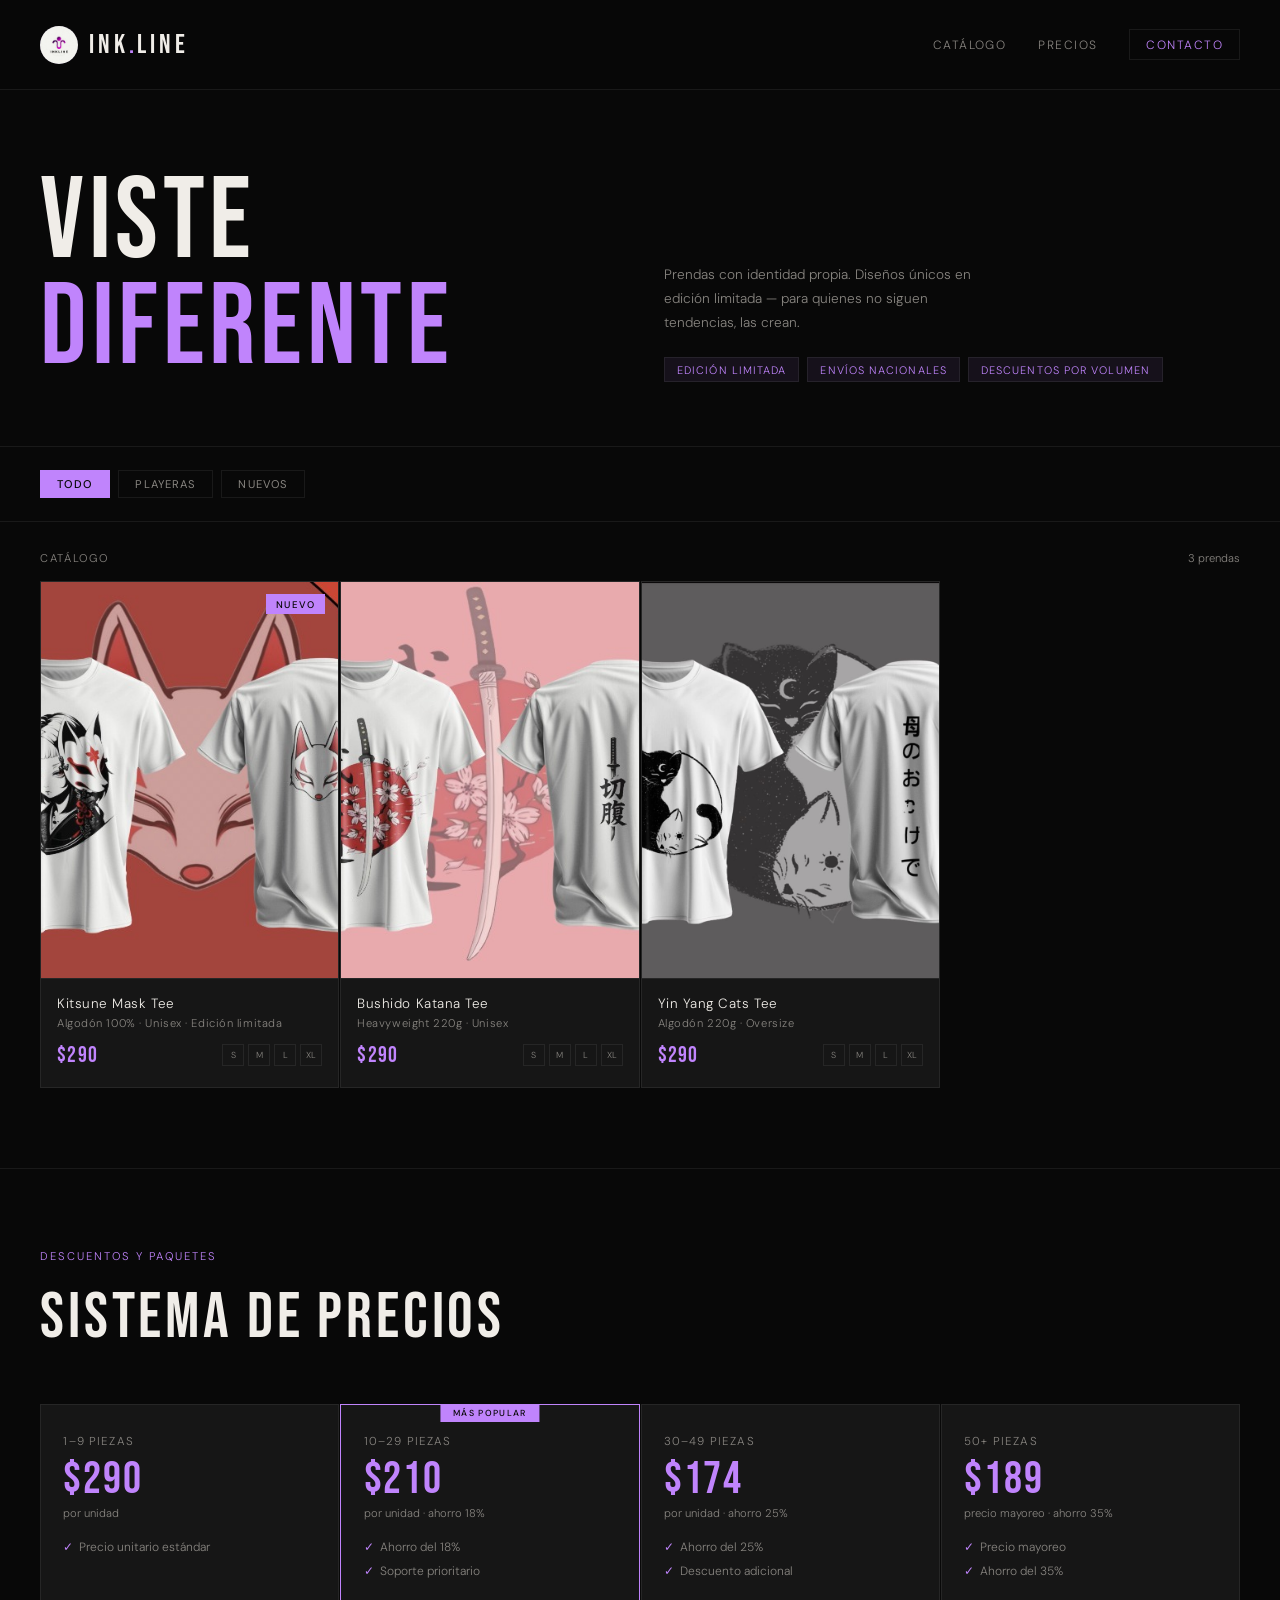
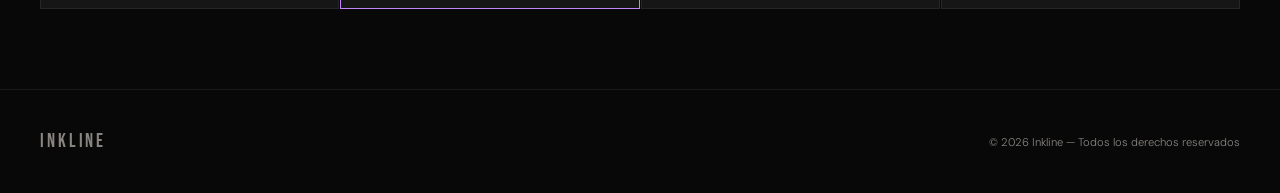
==== commit d711943a: "Update index.html" ====
--- a/index.html
+++ b/index.html
@@ -4,7 +4,159 @@
 <meta charset="UTF-8">
 <meta name="viewport" content="width=device-width, initial-scale=1.0">
 <title>INKLINE — Ropa con identidad</title>
-<link rel="stylesheet" href="style.css">
+<style>
+/* ===== INKLINE — style.css ===== */
+@import url('https://fonts.googleapis.com/css2?family=Bebas+Neue&family=DM+Sans:ital,wght@0,300;0,400;0,500;1,300&display=swap');
+
+*, *::before, *::after { box-sizing: border-box; margin: 0; padding: 0; }
+
+:root {
+  --bg:           #080808;
+  --surface:      #111111;
+  --card:         #161616;
+  --border:       rgba(255,255,255,0.07);
+  --border-hover: rgba(255,255,255,0.18);
+  --text:         #f0ede8;
+  --muted:        #888580;
+  --accent:       #c084fc;
+  --accent2:      #a855f7;
+  --accent-dim:   rgba(192,132,252,0.08);
+  --font-display: 'Bebas Neue', sans-serif;
+  --font-body:    'DM Sans', sans-serif;
+}
+
+html { scroll-behavior: smooth; }
+body { background: var(--bg); color: var(--text); font-family: var(--font-body); font-weight: 300; min-height: 100vh; }
+
+/* ── HEADER ── */
+header {
+  display: flex; justify-content: space-between; align-items: center;
+  padding: 1.6rem 2.5rem;
+  border-bottom: 1px solid var(--border);
+  position: sticky; top: 0;
+  background: rgba(8,8,8,0.93);
+  backdrop-filter: blur(14px);
+  z-index: 200;
+}
+.logo-wrap { display: flex; align-items: center; gap: 0.7rem; text-decoration: none; }
+.logo-img { width: 38px; height: 38px; object-fit: contain; border-radius: 50%; background: #1a0a2e; }
+.logo-text { font-family: var(--font-display); font-size: 1.7rem; letter-spacing: 0.14em; color: var(--text); }
+.logo-text span { color: var(--accent); }
+nav { display: flex; gap: 2rem; align-items: center; }
+nav a { font-size: 0.75rem; letter-spacing: 0.12em; text-transform: uppercase; color: var(--muted); text-decoration: none; transition: color 0.2s; }
+nav a:hover { color: var(--text); }
+.btn-nav { border: 1px solid var(--border); padding: 0.4rem 1rem; color: var(--accent) !important; }
+.btn-nav:hover { border-color: var(--accent); background: var(--accent-dim); }
+
+/* ── HERO ── */
+.hero {
+  padding: 5rem 2.5rem 4rem;
+  display: grid; grid-template-columns: 1fr 1fr; gap: 3rem; align-items: end;
+  border-bottom: 1px solid var(--border);
+}
+.hero-headline { font-family: var(--font-display); font-size: clamp(4rem,9vw,8rem); line-height: 0.92; letter-spacing: 0.04em; }
+.hero-headline .hl { color: var(--accent); }
+.hero-sub { font-size: 0.85rem; color: var(--muted); line-height: 1.75; max-width: 320px; margin-bottom: 1.4rem; }
+.tags { display: flex; gap: 0.5rem; flex-wrap: wrap; }
+.tag { font-size: 0.68rem; letter-spacing: 0.1em; text-transform: uppercase; padding: 0.28rem 0.75rem; border: 1px solid var(--border); color: var(--accent); background: var(--accent-dim); }
+
+/* ── FILTERS ── */
+.filters { display: flex; gap: 0.5rem; padding: 1.4rem 2.5rem; border-bottom: 1px solid var(--border); overflow-x: auto; }
+.filter-btn { font-family: var(--font-body); font-size: 0.7rem; letter-spacing: 0.1em; text-transform: uppercase; padding: 0.4rem 1rem; border: 1px solid var(--border); background: transparent; color: var(--muted); cursor: pointer; transition: all 0.2s; white-space: nowrap; }
+.filter-btn:hover { border-color: var(--border-hover); color: var(--text); }
+.filter-btn.active { background: var(--accent); color: #080808; border-color: var(--accent); font-weight: 500; }
+
+/* ── CATALOG HEADER ── */
+.catalog-header { display: flex; justify-content: space-between; align-items: center; padding: 1.8rem 2.5rem 1rem; }
+.catalog-title { font-size: 0.7rem; letter-spacing: 0.15em; text-transform: uppercase; color: var(--muted); }
+.catalog-count { font-size: 0.7rem; color: var(--muted); }
+
+/* ── GRID ── */
+.grid { display: grid; grid-template-columns: repeat(auto-fill, minmax(260px,1fr)); gap: 1px; padding: 0 2.5rem 5rem; }
+.product-card { background: var(--card); border: 1px solid var(--border); cursor: pointer; transition: border-color 0.25s, transform 0.2s; position: relative; overflow: hidden; text-decoration: none; display: block; color: inherit; }
+.product-card:hover { border-color: var(--border-hover); transform: translateY(-3px); z-index: 2; }
+.product-img { width: 100%; aspect-ratio: 3/4; overflow: hidden; position: relative; background: #0d0d0d; }
+.product-img img { width: 100%; height: 100%; object-fit: cover; transition: transform 0.4s ease; }
+.product-card:hover .product-img img { transform: scale(1.04); }
+.badge { position: absolute; top: 0.8rem; right: 0.8rem; font-size: 0.6rem; letter-spacing: 0.15em; text-transform: uppercase; padding: 0.2rem 0.6rem; }
+.badge-new { background: var(--accent); color: #080808; font-weight: 500; }
+.badge-sold { background: rgba(255,255,255,0.07); color: var(--muted); }
+.product-info { padding: 1rem 1rem 1.2rem; border-top: 1px solid var(--border); }
+.product-name { font-size: 0.84rem; letter-spacing: 0.04em; color: var(--text); margin-bottom: 0.25rem; }
+.product-detail { font-size: 0.7rem; color: var(--muted); letter-spacing: 0.05em; margin-bottom: 0.8rem; }
+.product-footer { display: flex; justify-content: space-between; align-items: center; }
+.price { font-family: var(--font-display); font-size: 1.35rem; letter-spacing: 0.06em; color: var(--accent); }
+.sizes { display: flex; gap: 4px; }
+.size-dot { width: 22px; height: 22px; border: 1px solid var(--border); font-size: 0.55rem; color: var(--muted); display: flex; align-items: center; justify-content: center; }
+
+/* ── PRICING TABLE ── */
+.pricing-section { padding: 5rem 2.5rem; border-top: 1px solid var(--border); }
+.section-label { font-size: 0.7rem; letter-spacing: 0.18em; text-transform: uppercase; color: var(--accent); margin-bottom: 1rem; }
+.section-title { font-family: var(--font-display); font-size: clamp(2.5rem,5vw,4.5rem); letter-spacing: 0.06em; margin-bottom: 3rem; }
+.pricing-grid { display: grid; grid-template-columns: repeat(4,1fr); gap: 1px; }
+.pricing-card { background: var(--card); border: 1px solid var(--border); padding: 1.8rem 1.4rem; position: relative; transition: border-color 0.2s; }
+.pricing-card.featured { border-color: var(--accent); }
+.pricing-card.featured::before { content: 'MÁS POPULAR'; position: absolute; top: -1px; left: 50%; transform: translateX(-50%); font-size: 0.55rem; letter-spacing: 0.15em; background: var(--accent); color: #080808; padding: 0.2rem 0.8rem; font-weight: 500; }
+.pricing-range { font-size: 0.72rem; letter-spacing: 0.1em; text-transform: uppercase; color: var(--muted); margin-bottom: 0.6rem; }
+.pricing-price { font-family: var(--font-display); font-size: 2.8rem; letter-spacing: 0.04em; color: var(--accent); line-height: 1; }
+.pricing-unit { font-size: 0.7rem; color: var(--muted); margin-bottom: 1.2rem; margin-top: 0.2rem; }
+.pricing-perks { list-style: none; display: flex; flex-direction: column; gap: 0.5rem; }
+.pricing-perks li { font-size: 0.75rem; color: var(--muted); padding-left: 1rem; position: relative; }
+.pricing-perks li::before { content: "✓"; position: absolute; left: 0; color: var(--accent); }
+
+/* ── PRODUCT DETAIL PAGE ── */
+.detail-page { display: none; position: fixed; inset: 0; background: var(--bg); z-index: 300; overflow-y: auto; }
+.detail-page.active { display: block; }
+.detail-inner { max-width: 1100px; margin: 0 auto; padding: 4rem 2.5rem; display: grid; grid-template-columns: 1fr 1fr; gap: 4rem; align-items: start; }
+.detail-back { display: inline-flex; align-items: center; gap: 0.5rem; font-size: 0.72rem; letter-spacing: 0.1em; text-transform: uppercase; color: var(--muted); cursor: pointer; background: none; border: none; margin-bottom: 2rem; padding: 0; transition: color 0.2s; }
+.detail-back:hover { color: var(--text); }
+.detail-img { width: 100%; aspect-ratio: 3/4; object-fit: cover; border: 1px solid var(--border); }
+.detail-brand { font-size: 0.68rem; letter-spacing: 0.18em; text-transform: uppercase; color: var(--accent); margin-bottom: 0.5rem; }
+.detail-title { font-family: var(--font-display); font-size: clamp(2.5rem,5vw,4rem); letter-spacing: 0.06em; line-height: 1; margin-bottom: 1rem; }
+.detail-desc { font-size: 0.84rem; color: var(--muted); line-height: 1.8; margin-bottom: 2rem; }
+.size-section { margin-bottom: 1.5rem; }
+.size-label { font-size: 0.68rem; letter-spacing: 0.12em; text-transform: uppercase; color: var(--muted); margin-bottom: 0.7rem; }
+.size-options { display: flex; gap: 0.5rem; }
+.size-btn { width: 40px; height: 40px; border: 1px solid var(--border); background: transparent; color: var(--muted); font-size: 0.72rem; cursor: pointer; transition: all 0.2s; }
+.size-btn:hover, .size-btn.sel { border-color: var(--accent); color: var(--accent); background: var(--accent-dim); }
+.qty-section { margin-bottom: 2rem; }
+.qty-label { font-size: 0.68rem; letter-spacing: 0.12em; text-transform: uppercase; color: var(--muted); margin-bottom: 0.7rem; }
+.qty-wrap { display: flex; align-items: center; gap: 1rem; }
+.qty-btn { width: 36px; height: 36px; border: 1px solid var(--border); background: transparent; color: var(--text); font-size: 1rem; cursor: pointer; transition: border-color 0.2s; }
+.qty-btn:hover { border-color: var(--accent); }
+.qty-num { font-family: var(--font-display); font-size: 1.6rem; letter-spacing: 0.08em; min-width: 2rem; text-align: center; }
+.price-display { margin-bottom: 0.4rem; }
+.price-big { font-family: var(--font-display); font-size: 3rem; letter-spacing: 0.06em; color: var(--accent); }
+.price-note { font-size: 0.7rem; color: var(--muted); margin-bottom: 1.5rem; }
+.btn-primary { width: 100%; padding: 1rem; background: var(--accent); color: #080808; border: none; font-family: var(--font-body); font-size: 0.78rem; font-weight: 500; letter-spacing: 0.14em; text-transform: uppercase; cursor: pointer; transition: opacity 0.2s; }
+.btn-primary:hover { opacity: 0.88; }
+.discount-bar { margin-top: 1.2rem; display: flex; gap: 0.5rem; }
+.disc-pill { font-size: 0.65rem; letter-spacing: 0.08em; padding: 0.25rem 0.6rem; border: 1px solid var(--border); color: var(--muted); }
+.disc-pill.active-tier { border-color: var(--accent); color: var(--accent); background: var(--accent-dim); }
+
+/* ── FOOTER ── */
+footer { border-top: 1px solid var(--border); padding: 2.5rem; display: flex; justify-content: space-between; align-items: center; }
+.footer-logo { font-family: var(--font-display); font-size: 1.2rem; letter-spacing: 0.15em; color: var(--muted); }
+.footer-copy { font-size: 0.7rem; color: var(--muted); }
+
+/* ── RESPONSIVE ── */
+@media (max-width: 900px) {
+  .pricing-grid { grid-template-columns: repeat(2,1fr); }
+  .detail-inner { grid-template-columns: 1fr; gap: 2rem; }
+}
+@media (max-width: 640px) {
+  header { padding: 1.2rem; }
+  nav { gap: 1rem; }
+  .hero { grid-template-columns: 1fr; padding: 3rem 1.2rem 2.5rem; gap: 1.5rem; }
+  .filters, .catalog-header { padding: 1rem 1.2rem; }
+  .grid { padding: 0 1.2rem 3rem; grid-template-columns: repeat(2,1fr); }
+  .pricing-section { padding: 3rem 1.2rem; }
+  .pricing-grid { grid-template-columns: 1fr 1fr; gap: 8px; }
+  footer { flex-direction: column; gap: 1rem; padding: 1.5rem 1.2rem; text-align: center; }
+  .detail-inner { padding: 2rem 1.2rem; }
+}
+
+</style>
 </head>
 <body>
 
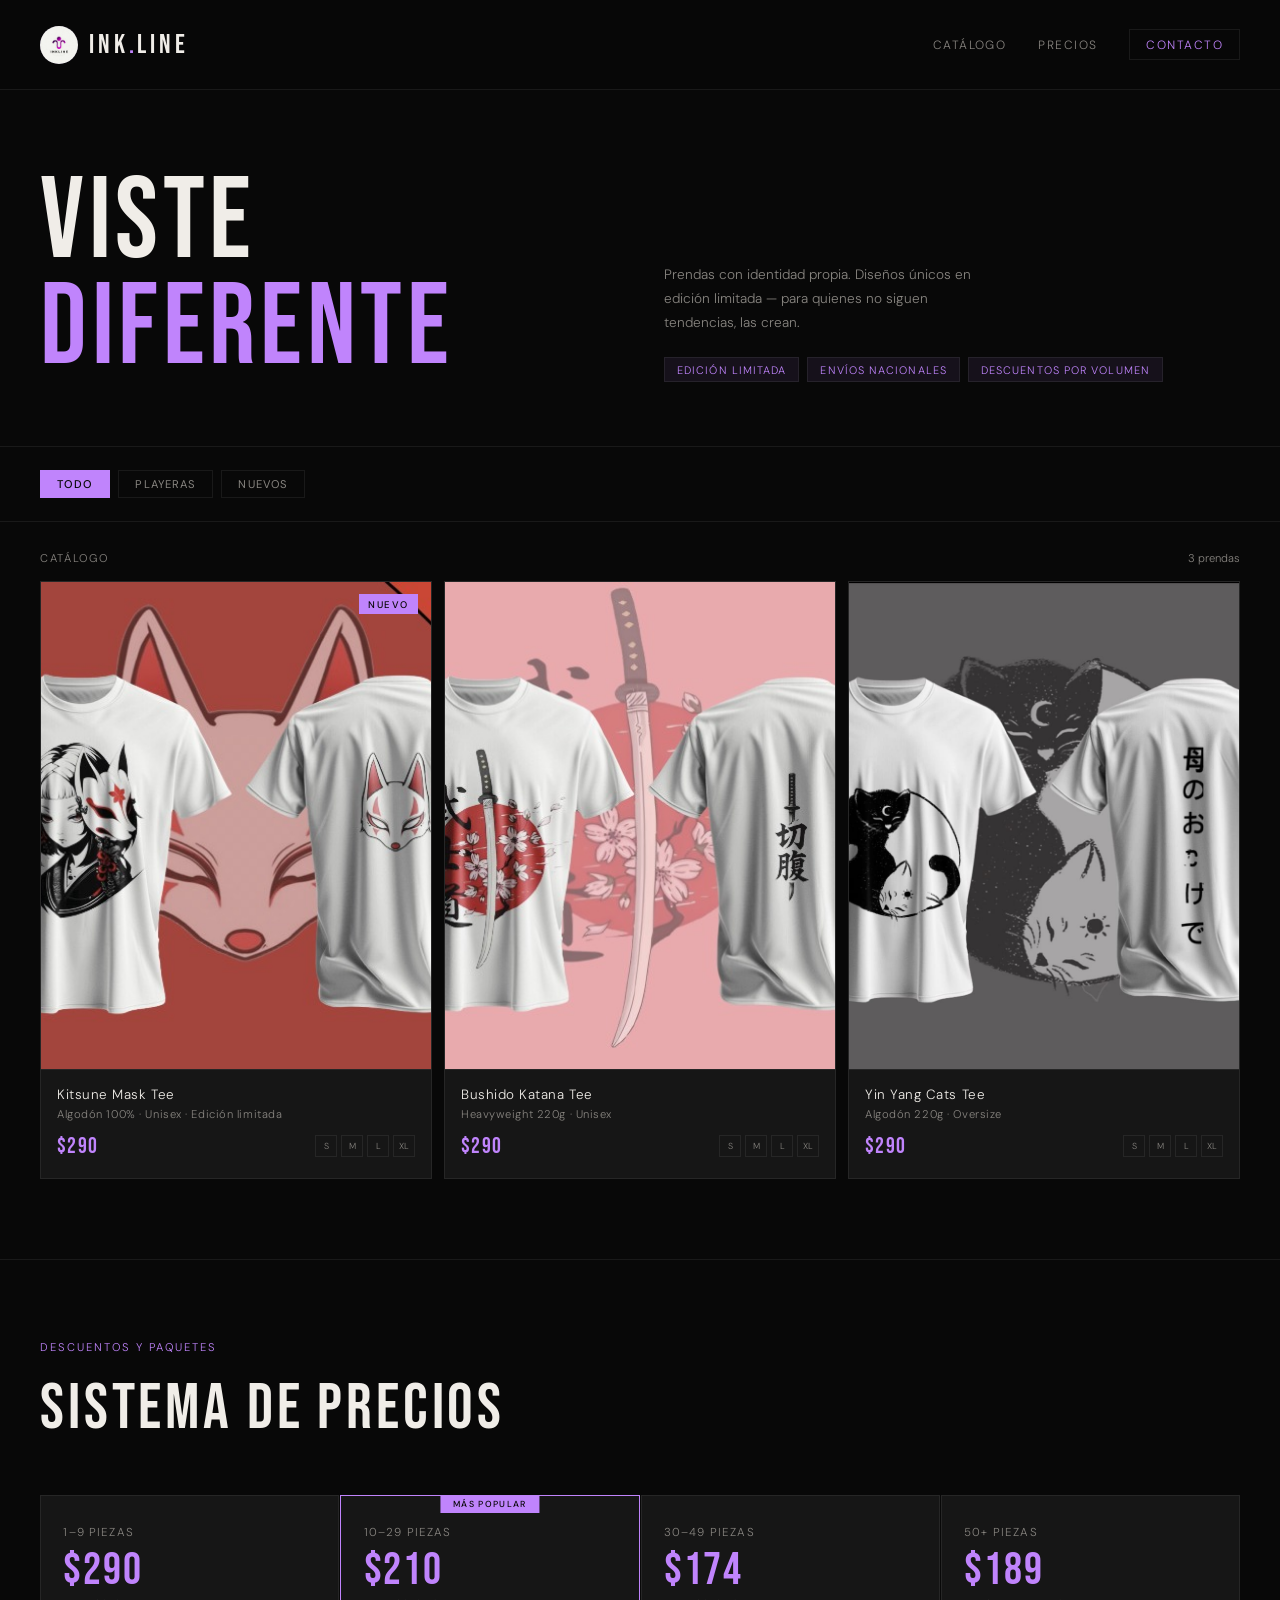
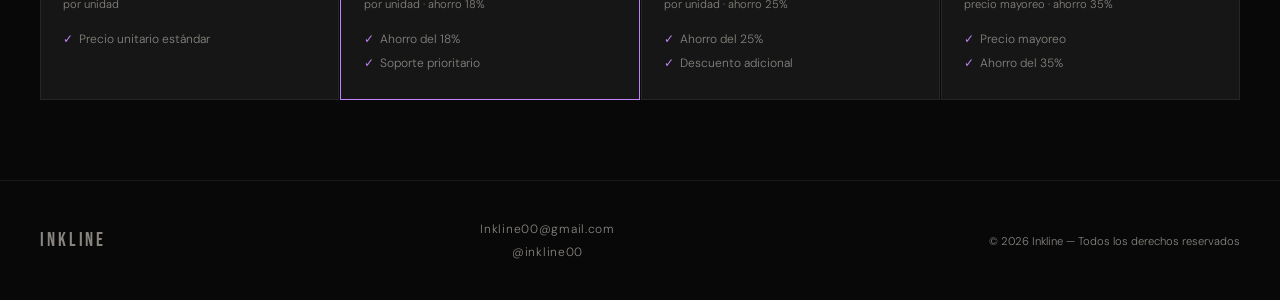
==== commit f2a1d521: "Update index.html" ====
--- a/index.html
+++ b/index.html
@@ -72,11 +72,11 @@
 .catalog-count { font-size: 0.7rem; color: var(--muted); }
 
 /* ── GRID ── */
-.grid { display: grid; grid-template-columns: repeat(auto-fill, minmax(260px,1fr)); gap: 1px; padding: 0 2.5rem 5rem; }
+.grid { display: grid; grid-template-columns: repeat(3, 1fr); gap: 12px; padding: 0 2.5rem 5rem; }
 .product-card { background: var(--card); border: 1px solid var(--border); cursor: pointer; transition: border-color 0.25s, transform 0.2s; position: relative; overflow: hidden; text-decoration: none; display: block; color: inherit; }
 .product-card:hover { border-color: var(--border-hover); transform: translateY(-3px); z-index: 2; }
-.product-img { width: 100%; aspect-ratio: 3/4; overflow: hidden; position: relative; background: #0d0d0d; }
-.product-img img { width: 100%; height: 100%; object-fit: cover; transition: transform 0.4s ease; }
+.product-img { width: 100%; aspect-ratio: 4/5; overflow: hidden; position: relative; background: #0d0d0d; }
+.product-img img { width: 100%; height: 100%; object-fit: cover; object-position: center top; transition: transform 0.4s ease; display: block; }
 .product-card:hover .product-img img { transform: scale(1.04); }
 .badge { position: absolute; top: 0.8rem; right: 0.8rem; font-size: 0.6rem; letter-spacing: 0.15em; text-transform: uppercase; padding: 0.2rem 0.6rem; }
 .badge-new { background: var(--accent); color: #080808; font-weight: 500; }
@@ -110,7 +110,7 @@
 .detail-inner { max-width: 1100px; margin: 0 auto; padding: 4rem 2.5rem; display: grid; grid-template-columns: 1fr 1fr; gap: 4rem; align-items: start; }
 .detail-back { display: inline-flex; align-items: center; gap: 0.5rem; font-size: 0.72rem; letter-spacing: 0.1em; text-transform: uppercase; color: var(--muted); cursor: pointer; background: none; border: none; margin-bottom: 2rem; padding: 0; transition: color 0.2s; }
 .detail-back:hover { color: var(--text); }
-.detail-img { width: 100%; aspect-ratio: 3/4; object-fit: cover; border: 1px solid var(--border); }
+.detail-img { width: 100%; aspect-ratio: 4/5; object-fit: cover; object-position: center top; border: 1px solid var(--border); display: block; }
 .detail-brand { font-size: 0.68rem; letter-spacing: 0.18em; text-transform: uppercase; color: var(--accent); margin-bottom: 0.5rem; }
 .detail-title { font-family: var(--font-display); font-size: clamp(2.5rem,5vw,4rem); letter-spacing: 0.06em; line-height: 1; margin-bottom: 1rem; }
 .detail-desc { font-size: 0.84rem; color: var(--muted); line-height: 1.8; margin-bottom: 2rem; }
@@ -145,17 +145,36 @@
   .detail-inner { grid-template-columns: 1fr; gap: 2rem; }
 }
 @media (max-width: 640px) {
-  header { padding: 1.2rem; }
-  nav { gap: 1rem; }
-  .hero { grid-template-columns: 1fr; padding: 3rem 1.2rem 2.5rem; gap: 1.5rem; }
+  header { padding: 1rem 1.2rem; }
+  .logo-text { font-size: 1.3rem; }
+  nav { gap: 0.8rem; }
+  nav a { font-size: 0.68rem; }
+  .hero { grid-template-columns: 1fr; padding: 2.5rem 1.2rem 2rem; gap: 1.2rem; }
+  .hero-headline { font-size: clamp(3rem,14vw,5rem); }
   .filters, .catalog-header { padding: 1rem 1.2rem; }
-  .grid { padding: 0 1.2rem 3rem; grid-template-columns: repeat(2,1fr); }
+  .grid { padding: 0 1rem 3rem; grid-template-columns: repeat(2, 1fr); gap: 8px; }
+  .product-img { aspect-ratio: 3/4; }
+  .product-name { font-size: 0.75rem; }
+  .product-detail { font-size: 0.64rem; }
+  .price { font-size: 1.1rem; }
+  .size-dot { width: 18px; height: 18px; font-size: 0.5rem; }
   .pricing-section { padding: 3rem 1.2rem; }
   .pricing-grid { grid-template-columns: 1fr 1fr; gap: 8px; }
+  .pricing-price { font-size: 2rem; }
   footer { flex-direction: column; gap: 1rem; padding: 1.5rem 1.2rem; text-align: center; }
-  .detail-inner { padding: 2rem 1.2rem; }
-}
-
+  .detail-inner { padding: 1.5rem 1rem; gap: 1.5rem; }
+  .detail-title { font-size: clamp(2rem,10vw,3rem); }
+}
+@media (min-width: 641px) and (max-width: 900px) {
+  .grid { grid-template-columns: repeat(2, 1fr); gap: 10px; padding: 0 1.5rem 4rem; }
+  .hero { padding: 4rem 1.5rem 3rem; }
+  .pricing-grid { grid-template-columns: repeat(2, 1fr); gap: 10px; }
+}
+
+
+.footer-contact { display: flex; flex-direction: column; gap: 0.4rem; align-items: center; }
+.footer-link { font-size: 0.75rem; color: var(--muted); text-decoration: none; letter-spacing: 0.06em; transition: color 0.2s; }
+.footer-link:hover { color: var(--accent); }
 </style>
 </head>
 <body>
@@ -280,6 +299,7 @@
 
 <footer>
   <div class="footer-logo">INKLINE</div>
+  <div class="footer-contact"><a href="mailto:Inkline00@gmail.com" class="footer-link">Inkline00@gmail.com</a><a href="https://www.instagram.com/inkline00?igsh=MTA4d2VoY20yMmlrbw==" target="_blank" class="footer-link">@inkline00</a></div>
   <div class="footer-copy">© 2026 Inkline — Todos los derechos reservados</div>
 </footer>
 
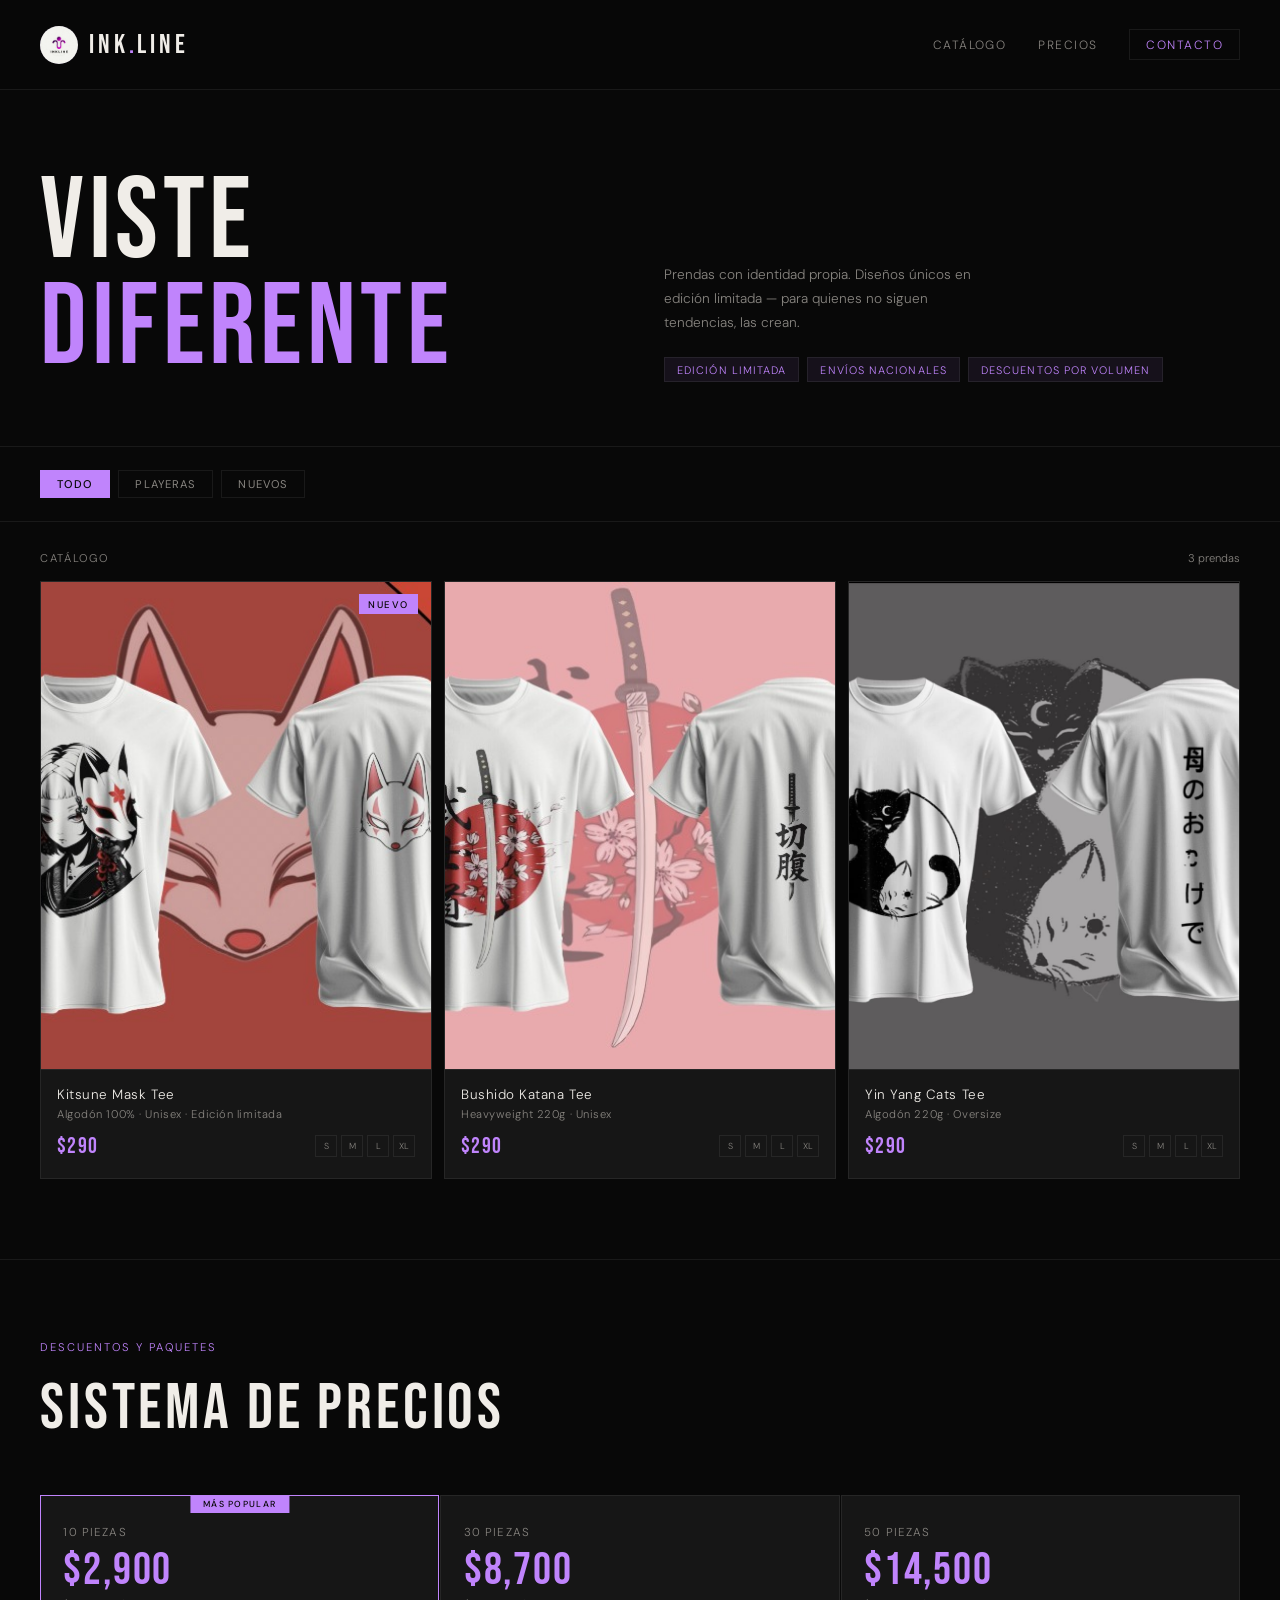
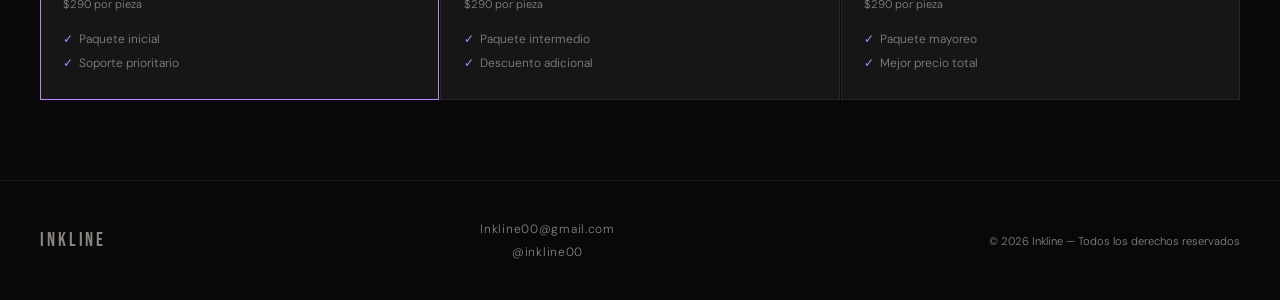
==== commit b94ee308: "Update index.html" ====
--- a/index.html
+++ b/index.html
@@ -93,7 +93,7 @@
 .pricing-section { padding: 5rem 2.5rem; border-top: 1px solid var(--border); }
 .section-label { font-size: 0.7rem; letter-spacing: 0.18em; text-transform: uppercase; color: var(--accent); margin-bottom: 1rem; }
 .section-title { font-family: var(--font-display); font-size: clamp(2.5rem,5vw,4.5rem); letter-spacing: 0.06em; margin-bottom: 3rem; }
-.pricing-grid { display: grid; grid-template-columns: repeat(4,1fr); gap: 1px; }
+.pricing-grid { display: grid; grid-template-columns: repeat(3,1fr); gap: 1px; }
 .pricing-card { background: var(--card); border: 1px solid var(--border); padding: 1.8rem 1.4rem; position: relative; transition: border-color 0.2s; }
 .pricing-card.featured { border-color: var(--accent); }
 .pricing-card.featured::before { content: 'MÁS POPULAR'; position: absolute; top: -1px; left: 50%; transform: translateX(-50%); font-size: 0.55rem; letter-spacing: 0.15em; background: var(--accent); color: #080808; padding: 0.2rem 0.8rem; font-weight: 500; }
@@ -190,7 +190,7 @@
   <nav>
     <a href="#catalog">Catálogo</a>
     <a href="#pricing">Precios</a>
-    <a href="https://wa.me/52XXXXXXXXXX" class="btn-nav">Contacto</a>
+    <a href="https://www.instagram.com/inkline00?igsh=MTA4d2VoY20yMmlrbw==" target="_blank" class="btn-nav">Contacto</a>
   </nav>
 </header>
 
@@ -270,29 +270,23 @@
   <div class="section-label">Descuentos y paquetes</div>
   <div class="section-title">SISTEMA DE PRECIOS</div>
   <div class="pricing-grid">
+    <div class="pricing-card featured">
+      <div class="pricing-range">10 Piezas</div>
+      <div class="pricing-price">$2,900</div>
+      <div class="pricing-unit">$290 por pieza</div>
+      <ul class="pricing-perks"><li>Paquete inicial</li><li>Soporte prioritario</li></ul>
+    </div>
     <div class="pricing-card">
-      <div class="pricing-range">1–9 Piezas</div>
-      <div class="pricing-price">$290</div>
-      <div class="pricing-unit">por unidad</div>
-      <ul class="pricing-perks"><li>Precio unitario estándar</li></ul>
-    </div>
-    <div class="pricing-card featured">
-      <div class="pricing-range">10–29 Piezas</div>
-      <div class="pricing-price">$210</div>
-      <div class="pricing-unit">por unidad · ahorro 18%</div>
-      <ul class="pricing-perks"><li>Ahorro del 18%</li><li>Soporte prioritario</li></ul>
+      <div class="pricing-range">30 Piezas</div>
+      <div class="pricing-price">$8,700</div>
+      <div class="pricing-unit">$290 por pieza</div>
+      <ul class="pricing-perks"><li>Paquete intermedio</li><li>Descuento adicional</li></ul>
     </div>
     <div class="pricing-card">
-      <div class="pricing-range">30–49 Piezas</div>
-      <div class="pricing-price">$174</div>
-      <div class="pricing-unit">por unidad · ahorro 25%</div>
-      <ul class="pricing-perks"><li>Ahorro del 25%</li><li>Descuento adicional</li></ul>
-    </div>
-    <div class="pricing-card">
-      <div class="pricing-range">50+ Piezas</div>
-      <div class="pricing-price">$189</div>
-      <div class="pricing-unit">precio mayoreo · ahorro 35%</div>
-      <ul class="pricing-perks"><li>Precio mayoreo</li><li>Ahorro del 35%</li></ul>
+      <div class="pricing-range">50 Piezas</div>
+      <div class="pricing-price">$14,500</div>
+      <div class="pricing-unit">$290 por pieza</div>
+      <ul class="pricing-perks"><li>Paquete mayoreo</li><li>Mejor precio total</li></ul>
     </div>
   </div>
 </section>
@@ -333,7 +327,7 @@
         <div class="qty-label">Cantidad</div>
         <div class="qty-wrap">
           <button class="qty-btn" onclick="changeQty(-1)">−</button>
-          <div class="qty-num" id="qty-kitsune">1</div>
+          <div class="qty-num" id="qty-kitsune">10</div>
           <button class="qty-btn" onclick="changeQty(1)">+</button>
         </div>
       </div>
@@ -344,10 +338,9 @@
       </div>
 
       <div class="discount-bar" id="tiers-kitsune">
-        <span class="disc-pill active-tier" data-min="1" data-max="9">1–9 · $290/u</span>
-        <span class="disc-pill" data-min="10" data-max="29">10–29 · $210/u (−18%)</span>
-        <span class="disc-pill" data-min="30" data-max="49">30–49 · $174/u (−25%)</span>
-        <span class="disc-pill" data-min="50" data-max="9999">50+ · $189/u (−35%)</span>
+        <span class="disc-pill active-tier" data-min="10" data-max="29">10 pzas · $2,900</span>
+        <span class="disc-pill" data-min="30" data-max="49">30 pzas · $8,700</span>
+        <span class="disc-pill" data-min="50" data-max="9999">50 pzas · $14,500</span>
       </div>
 
       <button class="btn-primary" style="margin-top:2rem;" onclick="addToCart('kitsune','Kitsune Mask Tee')">Pedir ahora via WhatsApp</button>
@@ -380,7 +373,7 @@
         <div class="qty-label">Cantidad</div>
         <div class="qty-wrap">
           <button class="qty-btn" onclick="changeQty(-1)">−</button>
-          <div class="qty-num" id="qty-samurai">1</div>
+          <div class="qty-num" id="qty-samurai">10</div>
           <button class="qty-btn" onclick="changeQty(1)">+</button>
         </div>
       </div>
@@ -391,10 +384,9 @@
       </div>
 
       <div class="discount-bar" id="tiers-samurai">
-        <span class="disc-pill active-tier" data-min="1" data-max="9">1–9 · $290/u</span>
-        <span class="disc-pill" data-min="10" data-max="29">10–29 · $210/u (−18%)</span>
-        <span class="disc-pill" data-min="30" data-max="49">30–49 · $174/u (−25%)</span>
-        <span class="disc-pill" data-min="50" data-max="9999">50+ · $189/u (−35%)</span>
+        <span class="disc-pill active-tier" data-min="10" data-max="29">10 pzas · $2,900</span>
+        <span class="disc-pill" data-min="30" data-max="49">30 pzas · $8,700</span>
+        <span class="disc-pill" data-min="50" data-max="9999">50 pzas · $14,500</span>
       </div>
 
       <button class="btn-primary" style="margin-top:2rem;" onclick="addToCart('samurai','Bushido Katana Tee')">Pedir ahora via WhatsApp</button>
@@ -427,7 +419,7 @@
         <div class="qty-label">Cantidad</div>
         <div class="qty-wrap">
           <button class="qty-btn" onclick="changeQty(-1)">−</button>
-          <div class="qty-num" id="qty-cats">1</div>
+          <div class="qty-num" id="qty-cats">10</div>
           <button class="qty-btn" onclick="changeQty(1)">+</button>
         </div>
       </div>
@@ -438,10 +430,9 @@
       </div>
 
       <div class="discount-bar" id="tiers-cats">
-        <span class="disc-pill active-tier" data-min="1" data-max="9">1–9 · $290/u</span>
-        <span class="disc-pill" data-min="10" data-max="29">10–29 · $210/u (−18%)</span>
-        <span class="disc-pill" data-min="30" data-max="49">30–49 · $174/u (−25%)</span>
-        <span class="disc-pill" data-min="50" data-max="9999">50+ · $189/u (−35%)</span>
+        <span class="disc-pill active-tier" data-min="10" data-max="29">10 pzas · $2,900</span>
+        <span class="disc-pill" data-min="30" data-max="49">30 pzas · $8,700</span>
+        <span class="disc-pill" data-min="50" data-max="9999">50 pzas · $14,500</span>
       </div>
 
       <button class="btn-primary" style="margin-top:2rem;" onclick="addToCart('cats','Yin Yang Cats Tee')">Pedir ahora via WhatsApp</button>
@@ -451,24 +442,25 @@
 
 <script>
 const PRICES = [
-  {min:1,  max:9,    price:290,  label:"Precio unitario estándar"},
-  {min:10, max:29,   price:210,  label:"Ahorro del 18% — paquete"},
-  {min:30, max:49,   price:174,  label:"Ahorro del 25% — paquete"},
-  {min:50, max:9999, price:189,  label:"Precio mayoreo — ahorro 35%"}
+  {min:10, max:29,   price:290,  label:"Paquete 10 piezas — $2,900 total"},
+  {min:30, max:49,   price:290,  label:"Paquete 30 piezas — $8,700 total"},
+  {min:50, max:9999, price:290,  label:"Paquete 50 piezas — $14,500 total"}
 ];
+
+function getMinQty() { return 10; }
 
 let currentProduct = null;
 let currentQty = 1;
 
 function getPrice(qty) {
-  return PRICES.find(t => qty >= t.min && qty <= t.max);
+  return PRICES.find(t => qty >= t.min && qty <= t.max) || PRICES[0];
 }
 
 function openProduct(id) {
   document.getElementById('main-page').style.display = 'none';
   document.getElementById('detail-'+id).classList.add('active');
   currentProduct = id;
-  currentQty = 1;
+  currentQty = 10;
   updatePrice();
   window.scrollTo(0,0);
 }
@@ -483,7 +475,7 @@
 }
 
 function changeQty(delta) {
-  currentQty = Math.max(1, currentQty + delta);
+  currentQty = Math.max(10, currentQty + delta);
   document.getElementById('qty-'+currentProduct).textContent = currentQty;
   updatePrice();
 }
